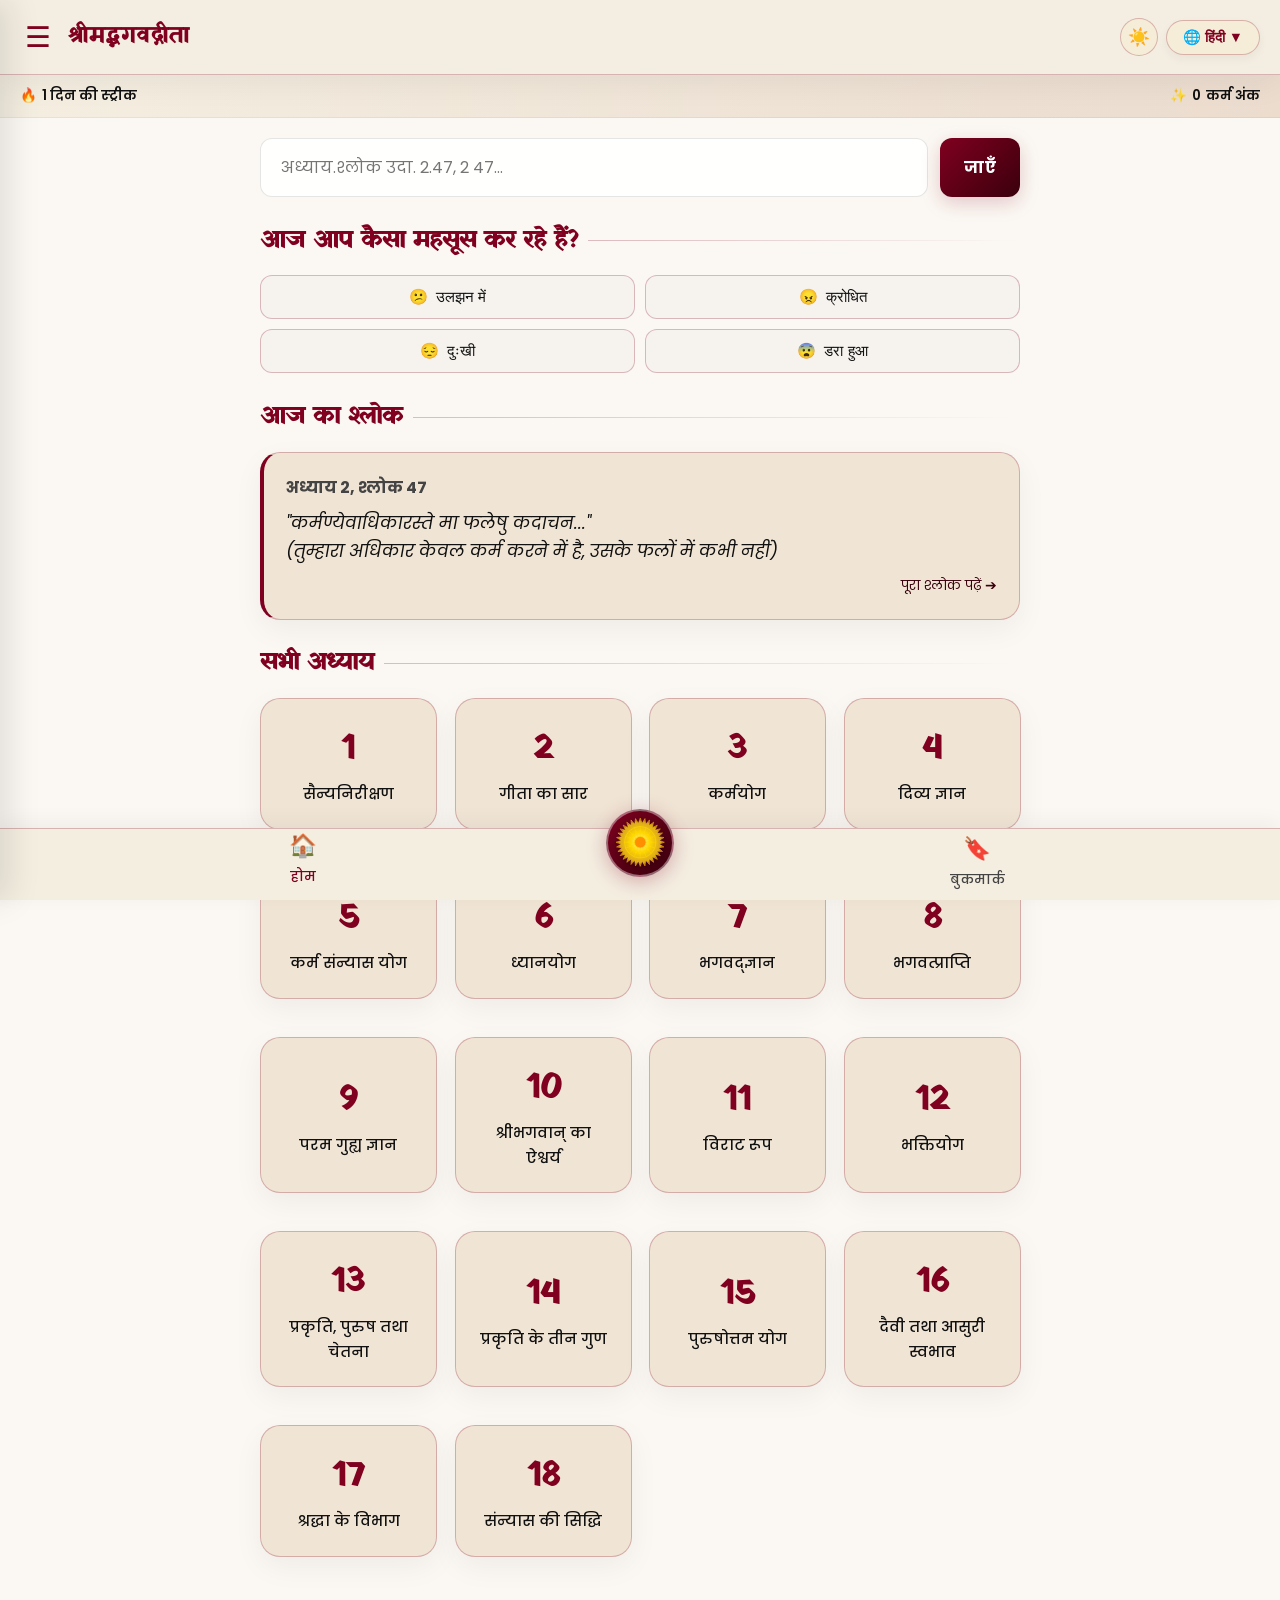
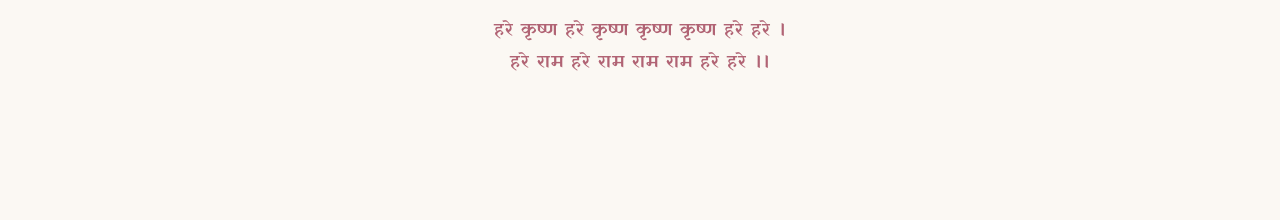
==== index.html @ 059e7b4e "Create index.html" ====
<!DOCTYPE html>
<html lang="en">
<head>
    <meta charset="UTF-8">
    <meta name="viewport" content="width=device-width, initial-scale=1.0, maximum-scale=1.0, user-scalable=no">
    <meta name="theme-color" content="#fbf8f3">
    <title>Bhagavad Gita - Premium Edition</title>
    <link class="manifest" href="manifest.json">
    
    <style>
        /* =========================================================
           ULTRA-PREMIUM SPIRITUAL THEME CSS (NEXT-GEN UI/UX)
           ========================================================= */
        @import url('https://fonts.googleapis.com/css2?family=Poppins:wght@300;400;600;700&family=Yatra+One&display=swap');

        :root {
            /* Color Palette (Day Theme - Default) */
            --bg-dark: #fbf8f3;
            --bg-panel: rgba(244, 238, 225, 0.95);
            --bg-card: rgba(235, 220, 200, 0.7);
            --gold-primary: #800020; 
            --gold-light: #590016;
            --gold-dark: #3a000c;
            --gold-glow: rgba(128, 0, 32, 0.15);
            --text-main: #111111;
            --text-muted: #444444;
            --glass-border: rgba(128, 0, 32, 0.25);
            --accent-crimson: #a01025;
            
            /* Typography */
            --font-sans: 'Poppins', -apple-system, sans-serif;
            --font-sanskrit: 'Yatra One', serif;

            /* Dynamic Font Sizes for Accessibility */
            --verse-sanskrit-sz: 1.7rem;
            --verse-transliteration-sz: 1.05rem;
            --verse-translation-sz: 1.15rem;
        }

        /* Night Mode Style */
        body.theme-night {
            --bg-dark: #07000d;
            --bg-panel: rgba(26, 7, 43, 0.7);
            --bg-card: rgba(43, 10, 69, 0.4);
            --gold-primary: #FFD700;
            --gold-light: #FFEA70;
            --gold-dark: #B8860B;
            --gold-glow: rgba(255, 215, 0, 0.4);
            --text-main: #fcf8ff;
            --text-muted: #c2b5d4;
            --glass-border: rgba(255, 215, 0, 0.2);
        }

        * { margin: 0; padding: 0; box-sizing: border-box; -webkit-tap-highlight-color: transparent; }

        body {
            font-family: var(--font-sans);
            background-color: var(--bg-dark); 
            color: var(--text-main); 
            line-height: 1.6;
            overflow-x: hidden; 
            background-attachment: fixed;
            transition: background 0.3s, color 0.3s;
        }

        body.theme-night {
            background-image: 
                radial-gradient(circle at 50% -10%, rgba(60, 15, 90, 0.8) 0%, transparent 60%),
                radial-gradient(circle at 50% 110%, rgba(184, 134, 11, 0.15) 0%, transparent 50%),
                url("data:image/svg+xml,%3Csvg width='60' height='60' viewBox='0 0 60 60' xmlns='http://www.w3.org/2000/svg'%3E%3Cpath d='M30 0l1.5 14.5L45 15l-11.5 8.5L35 38l-5-10-5 10 1.5-14.5L15 15l13.5-.5z' fill='%23FFD700' fill-opacity='0.03' fill-rule='evenodd'/%3E%3C/svg%3E");
        }

        ::-webkit-scrollbar { width: 6px; }
        ::-webkit-scrollbar-track { background: var(--bg-dark); }
        ::-webkit-scrollbar-thumb { background: var(--gold-dark); border-radius: 10px; }

        header {
            position: sticky; top: 0; 
            background: rgba(244, 238, 225, 0.95);
            backdrop-filter: blur(16px); -webkit-backdrop-filter: blur(16px);
            border-bottom: 1px solid var(--glass-border);
            padding: 15px 20px; 
            display: flex; justify-content: space-between; align-items: center;
            z-index: 200; 
            box-shadow: 0 10px 30px rgba(0,0,0,0.05);
        }
        body.theme-night header {
            background: rgba(7, 0, 13, 0.85);
            box-shadow: 0 10px 30px rgba(0,0,0,0.8);
        }
        
        .header-left { display: flex; align-items: center; gap: 12px; }
        
        .menu-btn {
            background: none;
            border: none;
            color: var(--gold-primary);
            font-size: 1.8rem;
            cursor: pointer;
            padding: 5px;
            display: flex;
            align-items: center;
            justify-content: center;
            transition: transform 0.2s;
        }
        .menu-btn:active { transform: scale(0.9); }

        .app-title { 
            color: var(--gold-primary); font-size: 1.4rem; font-weight: 700; 
            text-decoration: none; text-shadow: none;
            letter-spacing: 1px; font-family: var(--font-sanskrit);
        }
        body.theme-night .app-title {
            text-shadow: 0 0 10px var(--gold-glow);
        }

        .theme-btn {
            background: rgba(255, 215, 0, 0.05); border: 1px solid var(--glass-border);
            color: var(--gold-primary); width: 38px; height: 38px; border-radius: 50%;
            cursor: pointer; display: flex; align-items: center; justify-content: center;
            font-size: 1.1rem; transition: all 0.3s;
        }
        .theme-btn:hover { background: rgba(255, 215, 0, 0.15); }
        .theme-btn:active { transform: scale(0.9); }

        .lang-dropdown { position: relative; display: inline-block; }
        .lang-btn {
            background: rgba(255, 215, 0, 0.05); border: 1px solid var(--glass-border); 
            color: var(--gold-primary); padding: 8px 16px; border-radius: 25px; 
            font-size: 0.9rem; font-weight: 600; cursor: pointer; 
            display: flex; align-items: center; gap: 6px; transition: all 0.3s;
            box-shadow: 0 4px 10px rgba(0,0,0,0.05);
        }
        body.theme-night .lang-btn { box-shadow: 0 4px 10px rgba(0,0,0,0.3); }
        .lang-btn:hover { background: rgba(255, 215, 0, 0.15); border-color: var(--gold-primary); }
        .lang-btn:active { transform: scale(0.95); }
        .lang-menu {
            display: none; position: absolute; right: 0; top: 130%;
            background: #fbf8f3; backdrop-filter: blur(15px);
            border: 1px solid var(--glass-border); border-radius: 15px;
            box-shadow: 0 15px 40px rgba(0,0,0,0.15); overflow: hidden; z-index: 300; min-width: 140px;
            max-height: 300px; overflow-y: auto;
            animation: dropFade 0.4s cubic-bezier(0.175, 0.885, 0.32, 1.275);
        }
        body.theme-night .lang-menu {
            background: rgba(15, 2, 26, 0.98);
            box-shadow: 0 15px 40px rgba(0,0,0,0.9);
        }
        .lang-menu::-webkit-scrollbar { width: 4px; }
        .lang-menu::-webkit-scrollbar-thumb { background: var(--gold-dark); }
        
        @keyframes dropFade { 
            from { opacity: 0; transform: translateY(-15px) scale(0.95); } 
            to { opacity: 1; transform: translateY(0); } 
        }
        .lang-menu.show { display: block; }
        .lang-item {
            padding: 14px 20px; color: var(--text-main); font-size: 0.95rem; 
            font-weight: 500; cursor: pointer; border-bottom: 1px solid rgba(255,255,255,0.05);
            transition: all 0.2s; display: flex; align-items: center; justify-content: space-between;
        }
        .lang-item:last-child { border-bottom: none; }
        .lang-item:hover, .lang-item.active { background: linear-gradient(90deg, rgba(255,215,0,0.15) 0%, transparent 100%); color: var(--gold-primary); padding-left: 25px;}

        /* SIDEBAR DRAWER STYLING */
        .sidebar-overlay {
            position: fixed; top: 0; left: 0; width: 100%; height: 100%;
            background: rgba(0,0,0,0.6); z-index: 999; display: none;
            backdrop-filter: blur(5px); transition: opacity 0.3s ease;
        }
        .sidebar-overlay.active { display: flex; }
        
        .sidebar {
            position: fixed; top: 0; left: -280px; width: 280px; height: 100%;
            background: #fbf8f3; z-index: 1000; transition: left 0.3s ease;
            border-right: 1px solid var(--glass-border);
            box-shadow: 10px 0 30px rgba(0,0,0,0.1);
            display: flex; flex-direction: column;
        }
        body.theme-night .sidebar {
            background: #0f021a;
            box-shadow: 10px 0 30px rgba(0,0,0,0.8);
        }
        .sidebar.active { left: 0; }
        
        .sidebar-header {
            padding: 25px 20px;
            border-bottom: 1px solid var(--glass-border);
            display: flex;
            flex-direction: column;
            align-items: center;
            position: relative;
        }
        .close-sidebar-btn {
            position: absolute; top: 15px; right: 15px;
            background: none; border: none; color: var(--text-muted);
            font-size: 1.2rem; cursor: pointer;
        }
        .sidebar-logo {
            width: 70px; height: 70px; 
            border-radius: 50%; display: flex; justify-content: center; align-items: center;
            box-shadow: 0 0 20px var(--gold-glow);
            border: 2px solid var(--gold-primary);
            overflow: hidden;
            background: var(--bg-dark);
            margin-bottom: 10px;
        }
        .sidebar-logo img { width: 100%; height: 100%; object-fit: cover; }
        .sidebar-title {
            color: var(--gold-primary); font-size: 1.3rem; font-weight: 700;
            font-family: var(--font-sanskrit); text-shadow: none;
        }
        body.theme-night .sidebar-title {
            text-shadow: 0 0 10px var(--gold-glow);
        }

        .sidebar-menu {
            flex: 1; overflow-y: auto; padding: 15px 0;
        }
        .sidebar-item {
            display: flex; align-items: center; gap: 15px;
            padding: 14px 25px; color: var(--text-main); text-decoration: none;
            font-size: 0.95rem; font-weight: 500; transition: all 0.2s;
            border-left: 3px solid transparent;
        }
        .sidebar-item:hover {
            background: rgba(128,0,32,0.06);
            color: var(--gold-primary);
            border-left-color: var(--gold-primary);
            padding-left: 30px;
        }
        body.theme-night .sidebar-item:hover {
            background: rgba(255,215,0,0.08);
            color: var(--gold-primary);
            border-left-color: var(--gold-primary);
        }
        .sidebar-divider {
            border: none; height: 1px; background: var(--glass-border);
            margin: 15px 25px;
        }
        .sidebar-section-title {
            padding: 5px 25px; font-size: 0.8rem; text-transform: uppercase;
            color: var(--text-muted); font-weight: 700; letter-spacing: 1px;
        }

        /* USER STATS BAR */
        .stats-bar {
            background: linear-gradient(90deg, #f4eee1, #ebdcce);
            padding: 10px 20px; display: flex; justify-content: space-between; align-items: center;
            border-bottom: 1px solid rgba(0,0,0,0.05); font-size: 0.85rem; font-weight: 600;
        }
        body.theme-night .stats-bar {
            background: linear-gradient(90deg, rgba(10,0,20,0.9), rgba(43,10,69,0.9));
            border-bottom: 1px solid rgba(255,255,255,0.05);
        }
        .stat-item { display: flex; align-items: center; gap: 5px; color: var(--gold-primary); }
        body.theme-night .stat-item { color: var(--gold-light); }
        .stat-item span { color: var(--text-main); }

        /* Glassmorphism Cards */
        .glass-card {
            background: var(--bg-card); border: 1px solid var(--glass-border);
            border-radius: 20px; padding: 22px; margin-bottom: 20px;
            box-shadow: 0 10px 30px rgba(0, 0, 0, 0.05); 
            backdrop-filter: blur(10px); -webkit-backdrop-filter: blur(10px);
            transition: transform 0.3s, box-shadow 0.3s, border-color 0.3s;
            position: relative; overflow: hidden;
            will-change: transform, box-shadow; 
        }
        body.theme-night .glass-card {
            box-shadow: 0 10px 30px rgba(0, 0, 0, 0.4);
        }
        .glass-card::before {
            content: ''; position: absolute; top: 0; left: -100%; width: 50%; height: 100%;
            background: linear-gradient(90deg, transparent, rgba(255,255,255,0.03), transparent);
            transform: skewX(-20deg); transition: 0.5s;
        }
        .glass-card:hover::before { left: 150%; }
        .glass-card:hover { border-color: rgba(128, 0, 32, 0.4); box-shadow: 0 15px 40px rgba(0, 0, 0, 0.1); }
        body.theme-night .glass-card:hover { border-color: rgba(255, 215, 0, 0.4); box-shadow: 0 15px 40px rgba(0, 0, 0, 0.6); }

        /* App Container */
        #app-container { padding: 20px; padding-bottom: 120px; max-width: 800px; margin: 0 auto; }
        .view { display: none; animation: slideUpFade 0.5s cubic-bezier(0.16, 1, 0.3, 1); }
        .view.active { display: block; }
        @keyframes slideUpFade { 
            from { opacity: 0; transform: translateY(30px); } 
            to { opacity: 1; transform: translateY(0); } 
        }

        /* Search Box */
        .search-box { display: flex; gap: 12px; margin-bottom: 20px; position: relative; }
        .search-box input {
            flex: 1; padding: 16px 20px; border-radius: 12px; background: rgba(255,255,255,0.9);
            border: 1px solid rgba(0,0,0,0.1); color: var(--text-main); font-size: 1rem; 
            outline: none; transition: all 0.3s; font-family: var(--font-sans);
        }
        body.theme-night .search-box input {
            background: rgba(0,0,0,0.4);
            border: 1px solid rgba(255,255,255,0.1);
        }
        .search-box input:focus { border-color: var(--gold-primary); box-shadow: 0 0 15px rgba(128,0,32,0.15); background: #fff; }
        body.theme-night .search-box input:focus { border-color: var(--gold-primary); box-shadow: 0 0 15px rgba(255,215,0,0.2); background: rgba(0,0,0,0.6); }
        
        .btn {
            background: linear-gradient(135deg, var(--gold-primary), var(--gold-dark)); color: #fff; 
            border: none; padding: 14px 24px; border-radius: 12px; font-weight: 700; font-size: 1rem; 
            cursor: pointer; box-shadow: 0 6px 20px rgba(128, 0, 32, 0.2); transition: all 0.2s;
            font-family: var(--font-sans); letter-spacing: 0.5px;
            display: inline-flex; align-items: center; justify-content: center;
        }
        body.theme-night .btn { color: #111; box-shadow: 0 6px 20px rgba(255, 215, 0, 0.25); }
        .btn:hover { transform: translateY(-2px); box-shadow: 0 8px 25px rgba(128, 0, 32, 0.3); }
        body.theme-night .btn:hover { box-shadow: 0 8px 25px rgba(255, 215, 0, 0.4); }
        .btn:active { transform: translateY(1px) scale(0.97); }

        /* Section Headings */
        .section-heading {
            display: flex; align-items: center; gap: 10px; margin: 25px 0 15px 0;
            color: var(--gold-primary); font-family: var(--font-sanskrit); font-size: 1.5rem;
        }
        .section-heading::after {
            content: ''; flex: 1; height: 1px; background: linear-gradient(90deg, var(--glass-border), transparent);
        }

        /* Emotion Suggestion */
        .emotion-grid { display: grid; grid-template-columns: repeat(2, 1fr); gap: 10px; margin-bottom: 10px; }
        .emotion-btn {
            background: rgba(0,0,0,0.02); border: 1px solid var(--glass-border);
            padding: 12px; border-radius: 12px; color: var(--text-main); font-size: 0.95rem;
            cursor: pointer; transition: all 0.3s; display: flex; align-items: center; justify-content: center; gap: 8px;
        }
        body.theme-night .emotion-btn { background: rgba(255, 255, 255, 0.03); }
        .emotion-btn:hover { background: rgba(128,0,32,0.06); color: var(--gold-primary); border-color: var(--gold-primary); transform: scale(1.02); }
        body.theme-night .emotion-btn:hover { background: rgba(255,215,0,0.1); color: var(--gold-primary); border-color: var(--gold-primary); }

        /* Home Grid */
        .chapter-grid { display: grid; grid-template-columns: repeat(auto-fill, minmax(160px, 1fr)); gap: 18px; }
        .chapter-card { text-align: center; cursor: pointer; display: flex; flex-direction: column; align-items: center; justify-content: center; min-height: 120px;}
        .ch-num { 
            font-size: 2.2rem; color: var(--gold-primary); font-weight: bold; margin-bottom: 5px; 
            font-family: var(--font-sanskrit); text-shadow: none;
        }
        body.theme-night .ch-num { text-shadow: 0 2px 10px rgba(0,0,0,0.5); }

        /* Verse Styles */
        .zen-mode .bottom-nav, .zen-mode header, .zen-mode .stats-bar { display: none !important; }
        .zen-mode #app-container { padding-top: 50px; }
        
        .verse-toolbar { display: flex; justify-content: space-between; align-items: center; margin-bottom: 20px; border-bottom: 1px solid var(--glass-border); padding-bottom: 15px; }
        .toolbar-btn { background: rgba(0,0,0,0.02); border: 1px solid var(--glass-border); color: var(--text-main); padding: 6px 12px; border-radius: 8px; font-size: 0.85rem; cursor: pointer; display: flex; align-items: center; gap: 5px; transition: 0.2s;}
        body.theme-night .toolbar-btn { background: rgba(255, 255, 255, 0.05); }
        .toolbar-btn:hover { background: rgba(128,0,32,0.06); color: var(--gold-primary); }
        body.theme-night .toolbar-btn:hover { background: rgba(255,215,0,0.1); color: var(--gold-primary); }

        .verse-sanskrit { 
            font-size: var(--verse-sanskrit-sz); color: var(--gold-primary); text-align: center; 
            margin-bottom: 20px; font-weight: bold; font-family: var(--font-sanskrit);
            line-height: 1.5; text-shadow: none;
            transition: font-size 0.2s;
        }
        body.theme-night .verse-sanskrit { text-shadow: 0 2px 5px rgba(0,0,0,0.85); }
        .verse-transliteration { font-size: var(--verse-transliteration-sz); color: var(--text-muted); text-align: center; font-style: italic; margin-bottom: 25px; letter-spacing: 0.5px; transition: font-size 0.2s; }
        .verse-translation { font-size: var(--verse-translation-sz); line-height: 1.9; margin-bottom: 25px; color: var(--text-main); font-weight: 300; transition: font-size 0.2s; }
        
        details.tatparya { 
            background: rgba(0,0,0,0.02); border-radius: 12px; border: 1px solid var(--glass-border); 
            margin-top: 25px; overflow: hidden; transition: all 0.3s;
        }
        body.theme-night details.tatparya { background: rgba(0,0,0,0.5); border: 1px solid rgba(255,215,0,0.1); }
        details.tatparya summary { 
            padding: 18px; color: var(--gold-primary); font-weight: 600; cursor: pointer; 
            list-style: none; display: flex; justify-content: space-between; align-items: center; 
            background: rgba(255,255,255,0.02); font-size: 1.05rem;
        }
        body.theme-night details.tatparya summary { color: var(--gold-light); }
        details.tatparya summary::-webkit-details-marker { display: none; }
        details.tatparya summary::after { content: '▼'; font-size: 0.9rem; transition: 0.3s; }
        details[open].tatparya summary::after { transform: rotate(180deg); }
        details[open].tatparya { border-color: var(--gold-dark); box-shadow: 0 5px 20px rgba(0,0,0,0.05); }
        body.theme-night details[open].tatparya { box-shadow: 0 5px 20px rgba(0,0,0,0.5); }
        .tatparya-content { padding: 20px; border-top: 1px solid rgba(255,215,0,0.1); font-size: 1.05rem; line-height: 1.8; color: var(--text-muted); }

        /* ACTION BAR */
        .action-grid-enhanced {
            display: grid;
            grid-template-columns: repeat(5, 1fr);
            gap: 6px;
            margin-top: 15px;
            background: rgba(128,0,32,0.05);
            border-radius: 16px;
            padding: 8px;
            border: 1px solid var(--glass-border);
        }
        body.theme-night .action-grid-enhanced {
            background: rgba(0,0,0,0.5);
        }
        .action-btn-enhanced {
            background: none;
            border: none;
            color: var(--gold-primary);
            cursor: pointer;
            padding: 10px 2px;
            border-radius: 12px;
            transition: all 0.2s;
            display: flex;
            flex-direction: column;
            align-items: center;
            justify-content: center;
            gap: 5px;
        }
        .action-btn-enhanced:hover {
            background: rgba(128,0,32,0.08);
            transform: translateY(-2px);
        }
        body.theme-night .action-btn-enhanced:hover {
            background: rgba(255,215,0,0.1);
        }
        .action-icon {
            font-size: 1.35rem;
            display: block;
        }
        .action-text {
            font-size: 0.75rem;
            font-weight: 700;
            color: var(--text-muted);
            text-transform: capitalize;
        }

        /* Bottom Nav with Raised Centerpiece FAB */
        .bottom-nav {
            position: fixed; bottom: 0; width: 100%; background: rgba(244, 238, 225, 0.98);
            display: flex; justify-content: space-around; align-items: center; padding: 8px 0 16px 0; 
            border-top: 1px solid var(--glass-border); z-index: 100;
            backdrop-filter: blur(15px); -webkit-backdrop-filter: blur(15px);
            box-shadow: 0 -5px 20px rgba(0,0,0,0.05);
            height: 72px;
        }
        body.theme-night .bottom-nav {
            background: rgba(7, 0, 13, 0.95);
            box-shadow: 0 -5px 20px rgba(0,0,0,0.5);
        }
        .nav-item { 
            color: var(--text-muted); text-decoration: none; font-size: 0.85rem; 
            text-align: center; cursor:pointer; flex: 1; transition: all 0.3s;
            display: flex; flex-direction: column; align-items: center; justify-content: center; gap: 2px;
            font-weight: 500;
            height: 100%;
        }
        .nav-item:hover { color: var(--text-main); }
        .nav-item.active { color: var(--gold-primary); transform: translateY(-3px); }
        .nav-item.active i { text-shadow: none; }
        body.theme-night .nav-item.active i { text-shadow: 0 0 15px var(--gold-glow); }
        .nav-item i { font-size: 1.4rem; font-style: normal; transition: 0.3s;}

        .center-fab-nav {
            width: 68px;
            height: 68px;
            border-radius: 50%;
            background: linear-gradient(135deg, var(--gold-primary), var(--gold-dark));
            color: #fff !important;
            display: flex;
            align-items: center;
            justify-content: center;
            cursor: pointer;
            box-shadow: 0 4px 20px rgba(128, 0, 32, 0.3);
            border: 2px solid rgba(255, 255, 255, 0.4);
            transform: translateY(-18px);
            transition: all 0.3s cubic-bezier(0.175, 0.885, 0.32, 1.275);
            z-index: 105;
            overflow: hidden;
        }
        body.theme-night .center-fab-nav {
            color: #111 !important;
            box-shadow: 0 4px 15px var(--gold-glow);
            border: 2px solid rgba(255, 255, 255, 0.15);
        }
        .center-fab-nav:hover {
            transform: translateY(-22px) scale(1.1);
            box-shadow: 0 8px 25px rgba(128, 0, 32, 0.4);
        }
        body.theme-night .center-fab-nav:hover {
            box-shadow: 0 6px 20px var(--gold-glow);
        }
        .center-fab-nav:active {
            transform: translateY(-14px) scale(0.95);
        }

        .sacred-wheel {
            width: 82%;
            height: 82%;
            animation: spinMeditative 12s linear infinite;
            filter: drop-shadow(0 2px 4px rgba(0,0,0,0.35));
            object-fit: contain;
        }
        @keyframes spinMeditative {
            0% { transform: rotate(0deg); }
            100% { transform: rotate(360deg); }
        }

        /* QUICK NAV COMPACT OVERLAY WINDOW */
        #quick-nav-modal {
            display: none;
            align-items: center;
            justify-content: center;
        }
        #quick-nav-modal.active {
            display: flex !important;
        }

        /* CHAPTER LOADING SKELETON STYLES */
        .loading-spinner {
            display: none;
            margin: 20px 0;
        }
        .skeleton {
            background: linear-gradient(90deg, rgba(0, 0, 0, 0.05) 25%, rgba(0, 0, 0, 0.1) 37%, rgba(0, 0, 0, 0.05) 63%);
            background-size: 400% 100%;
            animation: skeleton-loading 1.4s ease infinite;
            border-radius: 12px;
        }
        body.theme-night .skeleton {
            background: linear-gradient(90deg, rgba(255, 255, 255, 0.05) 25%, rgba(255, 255, 255, 0.1) 37%, rgba(255, 255, 255, 0.05) 63%);
            background-size: 400% 100%;
        }
        .skel-item {
            height: 80px;
            margin-bottom: 15px;
        }
        @keyframes skeleton-loading {
            0% { background-position: 100% 50%; }
            100% { background-position: 0% 50%; }
        }

        /* Toast Message */
        .toast {
            position: fixed;
            bottom: 90px;
            left: 50%;
            transform: translateX(-50%) translateY(100px);
            background: rgba(15, 2, 26, 0.95);
            color: #FFD700;
            padding: 12px 24px;
            border-radius: 25px;
            font-size: 0.9rem;
            font-weight: 600;
            border: 1px solid var(--glass-border);
            box-shadow: 0 10px 30px rgba(0,0,0,0.5);
            z-index: 2500;
            opacity: 0;
            transition: all 0.3s cubic-bezier(0.175, 0.885, 0.32, 1.275);
            pointer-events: none;
        }
        .toast.show {
            opacity: 1;
            transform: translateX(-50%) translateY(0);
        }

        /* Responsive Mobile Styles */
        @media (max-height: 740px) {
            #story-modal .glass-card {
                padding: 12px !important;
                gap: 8px !important;
            }
            #story-preview-container {
                border-width: 1px !important;
                background-color: #000 !important;
            }
            #story-preview-img {
                max-height: 35vh !important;
            }
            #story-theme-select {
                padding: 3px 6px !important;
                font-size: 0.8rem !important;
                background-color: var(--bg-dark);
            }
            #story-trans-checkbox {
                width: 15px !important;
                height: 15px !important;
            }
            #story-modal .btn {
                padding: 8px 12px !important;
                font-size: 0.85rem !important;
            }
        }
    </style>
</head>
<body class="theme-day">

    <!-- Sidebar navigation drawer -->
    <div class="sidebar-overlay" id="sidebar-overlay" onclick="app.toggleSidebar()"></div>
    <div class="sidebar" id="sidebar">
        <div class="sidebar-header">
            <button class="close-sidebar-btn" onclick="app.toggleSidebar()">✕</button>
            <div class="sidebar-logo">
                <img src="logo.png" 
                     onerror="this.src='data:image/svg+xml;utf8,<svg viewBox=\'0 0 100 100\' xmlns=\'http://www.w3.org/2000/svg\'><circle cx=\'50\' cy=\'50\' r=\'50\' fill=\'%23FFD700\'/><text x=\'50\' y=\'50\' font-size=\'40\' text-anchor=\'middle\' dy=\'.3em\' fill=\'%23000\'>ॐ</text></svg>'" 
                     alt="Bhagavad Gita App Logo">
            </div>
            <div class="sidebar-title" data-i18n="app_title">Bhagavad Gita</div>
        </div>
        <div class="sidebar-menu">
            <a href="aboutus.html" class="sidebar-item">
                <span>ℹ️</span> <span data-i18n="menu_about">About Us</span>
            </a>
            <a href="contactus.html" class="sidebar-item">
                <span>📞</span> <span data-i18n="menu_contact">Contact Us</span>
            </a>
            <a href="privacy.html" class="sidebar-item">
                <span>🔒</span> <span data-i18n="menu_privacy">Privacy Policy</span>
            </a>
            <a href="terms.html" class="sidebar-item">
                <span>📜</span> <span data-i18n="menu_terms">Terms & Conditions</span>
            </a>
            <a href="developer.html" class="sidebar-item">
                <span>🧑‍💻</span> <span data-i18n="menu_developer">Developer Contact</span>
            </a>
            <a href="play_store.html" class="sidebar-item">
                <span>📱</span> <span data-i18n="menu_other_apps">Our Other Apps</span>
            </a>
            <a href="javascript:void(0)" class="sidebar-item" onclick="app.shareAppSmart()">
                <span>📤</span> <span data-i18n="menu_share">Share App</span>
            </a>
            
            <hr class="sidebar-divider">
            <div class="sidebar-section-title" data-i18n="menu_social_title">Our Platforms</div>
            
            <a href="https://www.instagram.com/" class="sidebar-item" target="_blank" rel="noopener noreferrer">
                <span>📸</span> <span>Instagram</span>
            </a>
            <a href="https://www.youtube.com/" class="sidebar-item" target="_blank" rel="noopener noreferrer">
                <span>🎥</span> <span>YouTube</span>
            </a>
        </div>
    </div>

    <!-- Header -->
    <header>
        <div class="header-left">
            <button class="menu-btn" onclick="app.toggleSidebar()">☰</button>
            <a href="javascript:void(0)" class="app-title" onclick="app.goHome()" data-i18n="app_title">Bhagavad Gita</a>
        </div>
        
        <div style="display: flex; gap: 8px; align-items: center;">
            <button class="theme-btn" onclick="app.cycleTheme()" id="theme-btn" title="Toggle Mode">☀️</button>
            
            <div class="lang-dropdown">
                <button class="lang-btn" onclick="app.toggleLangMenu()" id="current-lang-btn">🌐 Eng ▼</button>
                <div class="lang-menu" id="lang-menu"></div>
            </div>
        </div>
    </header>

    <!-- Gamification status -->
    <div class="stats-bar">
        <div class="stat-item">🔥 <span id="streak-counter" data-i18n="streak_text">Day 1 Streak</span></div>
        <div class="stat-item">✨ <span id="karma-points">0</span> <span data-i18n="karma_pts">Karma Pts</span></div>
    </div>

    <!-- Container -->
    <div id="app-container">

        <!-- HOME VIEW -->
        <div id="view-home" class="view active">
            
            <!-- SEARCH BOX -->
            <div class="search-box">
                <input type="text" id="quick-search" placeholder="Search BG: e.g. 2.47, 2 47..." data-i18n-placeholder="search_placeholder" onkeyup="if(event.key==='Enter') app.quickJump(true)" oninput="app.autoQuickJump(this.value)">
                <button class="btn" onclick="app.quickJump(true)" data-i18n="btn_go">Go</button>
            </div>

            <!-- CONTINUE READING -->
            <div id="continue-reading-section" style="display: none;">
                <h3 class="section-heading" data-i18n="continue_reading">Continue Reading</h3>
                <div class="glass-card" style="cursor:pointer; border-left: 4px solid #28a745; background: rgba(40,167,69,0.05);" onclick="app.resumeReading()">
                    <h4 style="color:var(--text-main); margin-bottom: 5px;" id="resume-verse-title">Chapter X, Verse Y</h4>
                    <div style="text-align: right; margin-top: 5px; font-size: 0.85rem; color: #28a745;" data-i18n="jump_back">Jump Back In ➔</div>
                </div>
            </div>

            <!-- Life Coach Feature -->
            <h3 class="section-heading" data-i18n="how_are_you">How are you feeling today?</h3>
            <div class="emotion-grid">
                <button class="emotion-btn" onclick="app.suggestVerse('confusion')">😕 <span data-i18n="emo_confused">Confused</span></button>
                <button class="emotion-btn" onclick="app.suggestVerse('anger')">😠 <span data-i18n="emo_angry">Angry</span></button>
                <button class="emotion-btn" onclick="app.suggestVerse('sadness')">😔 <span data-i18n="emo_sad">Sad</span></button>
                <button class="emotion-btn" onclick="app.suggestVerse('fear')">😨 <span data-i18n="emo_fear">Fearful</span></button>
            </div>

            <!-- Daily Verse -->
            <h3 class="section-heading" data-i18n="daily_verse_heading">Verse of the Day</h3>
            <div class="glass-card" style="cursor:pointer; border-left: 4px solid var(--gold-primary);" onclick="app.openVerse(2, 47)">
                <h4 style="color:var(--text-muted); margin-bottom: 8px;" id="daily-verse-title" data-i18n="daily_verse_title">Chapter 2, Verse 47</h4>
                <p style="font-size: 1.1rem; font-style:italic; line-height: 1.6;" id="daily-verse-text">"You have a right to perform your prescribed duty..."</p>
                <div style="text-align: right; margin-top: 10px; font-size: 0.85rem; color: var(--gold-dark);" data-i18n="read_full">Read Full Verse ➔</div>
            </div>

            <!-- Chapter list -->
            <h3 class="section-heading" data-i18n="chapters">All Chapters</h3>
            <div class="chapter-grid" id="chapter-list"></div>

            <div style="text-align:center; margin-top: 40px; margin-bottom: 20px; opacity: 0.6; font-family: var(--font-sanskrit); color: var(--gold-primary); font-size: 1.1rem; letter-spacing: 1px; line-height: 1.8;">
                हरे कृष्ण हरे कृष्ण कृष्ण कृष्ण हरे हरे ।<br>
                हरे राम हरे राम राम राम हरे हरे ।।
            </div>
        </div>

        <!-- CHAPTER VIEW -->
        <div id="view-chapter" class="view">
            <button class="btn" style="padding: 10px 18px; margin-bottom: 20px; background: rgba(255,255,255,0.05); color: #fff; box-shadow: none;" onclick="app.goBack()">
                ← <span data-i18n="btn_back">Back</span>
            </button>
            
            <div class="glass-card">
                <h2 id="chapter-title" style="color:var(--gold-primary); font-family: var(--font-sanskrit); text-align: center; margin-bottom: 20px; font-size: 2rem;">Chapter 1</h2>
                
                <div class="loading-spinner" id="chapter-loading">
                    <div class="skeleton skel-item"></div>
                    <div class="skeleton skel-item"></div>
                    <div class="skeleton skel-item"></div>
                    <div class="skeleton skel-item"></div>
                </div>
                
                <div id="verse-list" style="display:flex; flex-direction:column; gap:12px;"></div>
            </div>
        </div>

        <!-- VERSE VIEW -->
        <div id="view-verse" class="view">
            <div class="verse-toolbar">
                <button class="toolbar-btn" onclick="app.goBack()">← <span data-i18n="btn_back">Back</span></button>
                <div style="display: flex; gap: 10px;">
                    <button class="toolbar-btn" onclick="app.toggleZenMode()" title="Focus Mode">🧘 <span data-i18n="btn_zen">Zen</span></button>
                    <button class="toolbar-btn" onclick="app.playAudio()" title="Play Chanting">🔊 <span data-i18n="btn_audio">Play</span></button>
                </div>
            </div>

            <!-- Accessibility Font Adjuster -->
            <div style="display: flex; align-items: center; justify-content: space-between; margin-bottom: 12px; background: rgba(255,215,0,0.05); padding: 10px 15px; border-radius: 12px; border: 1px solid var(--glass-border);">
                <span style="font-size: 0.9rem; color: var(--gold-light); font-weight: 600;" data-i18n="text_size_label">Text Size</span>
                <div style="display: flex; gap: 8px; align-items: center;">
                    <button class="toolbar-btn" onclick="app.adjustFontSize(-2)" style="padding: 4px 10px; font-weight: bold;" data-i18n="btn_font_size_down">A-</button>
                    <span id="font-size-indicator" style="font-size: 0.9rem; font-weight: bold; min-width: 40px; text-align: center;">100%</span>
                    <button class="toolbar-btn" onclick="app.adjustFontSize(2)" style="padding: 4px 10px; font-weight: bold;" data-i18n="btn_font_size_up">A+</button>
                </div>
            </div>

            <!-- THE MAIN VERSE CARD -->
            <div class="glass-card" id="verse-card">
                <h3 id="verse-heading" style="color:var(--gold-primary); text-align:center; margin-bottom: 25px; font-family: var(--font-sans); font-size: 1.3rem; letter-spacing: 2px;">BG 1.1</h3>
                
                <div id="verse-sanskrit" class="verse-sanskrit"></div>
                <div id="verse-transliteration" class="verse-transliteration"></div>

                <!-- Word meanings -->
                <details class="tatparya" id="word-meaning-container" style="margin-bottom: 20px; border-color: rgba(255, 255, 255, 0.1);">
                    <summary data-i18n="show_word_meaning" style="color: #fff;">Word-by-Word Meaning</summary>
                    <div class="tatparya-content" id="verse-word-meaning" style="color: #e0d4f5; font-size: 1.05rem; line-height: 1.7;"></div>
                </details>
                
                <div style="border-top: 1px solid rgba(255,215,0,0.1); padding-top: 20px;">
                    <strong style="color:var(--gold-light); display: block; margin-bottom: 10px; font-size: 1.1rem; font-family: var(--font-sanskrit);" data-i18n="translation">Translation</strong>
                    <div id="verse-translation" class="verse-translation"></div>
                </div>

                <details class="tatparya" id="tatparya-container">
                    <summary data-i18n="show_tatparya">Show Tatparya (Purport)</summary>
                    <div class="tatparya-content" id="verse-tatparya"></div>
                </details>
            </div>

            <!-- SYSTEM CONTROLS -->
            <button id="btn-mark-read" class="btn" style="width: 100%; margin-top: 10px; margin-bottom: 20px; background: rgba(40,167,69,0.1); border: 1px solid #28a745; color: #28a745; box-shadow: none;" onclick="app.markVerseRead()">
                ✓ <span data-i18n="btn_mark_read">Mark as Read (+10 Karma)</span>
            </button>

            <!-- ACTION GRID -->
            <div class="action-grid-enhanced" style="margin-top: 10px; margin-bottom: 30px;">
                <button type="button" class="action-btn-enhanced" onclick="app.prevVerse()">
                    <span class="action-icon">◀</span>
                    <span class="action-text" data-i18n="btn_prev">Prev</span>
                </button>
                <button type="button" class="action-btn-enhanced" id="btn-bookmark-enhanced" onclick="app.toggleBookmark()">
                    <span class="action-icon" id="bk-icon-enhanced">📑</span>
                    <span class="action-text" id="bk-text-enhanced" data-i18n="btn_bookmark">Save</span>
                </button>
                <button type="button" class="action-btn-enhanced" onclick="app.copyVerse()">
                    <span class="action-icon">📋</span>
                    <span class="action-text" data-i18n="btn_copy">Copy</span>
                </button>
                <button type="button" class="action-btn-enhanced" onclick="app.openShareModal()">
                    <span class="action-icon">📤</span>
                    <span class="action-text" data-i18n="btn_share_action">Share</span>
                </button>
                <button type="button" class="action-btn-enhanced" onclick="app.nextVerse()">
                    <span class="action-icon">▶</span>
                    <span class="action-text" data-i18n="btn_next">Next</span>
                </button>
            </div>
        </div>

        <!-- BOOKMARKS VIEW -->
        <div id="view-bookmarks" class="view">
            <div class="glass-card">
                <h2 style="color:var(--gold-primary); margin-bottom:25px; font-family: var(--font-sanskrit); text-align: center;" data-i18n="bookmarks_title">Saved Bookmarks</h2>
                <div id="bookmark-list" style="display:flex; flex-direction:column; gap:12px;"></div>
            </div>
        </div>

        <!-- CUSTOM VIEW -->
        <div id="view-custom-page" class="view">
            <button class="btn" style="padding: 10px 18px; margin-bottom: 20px; background: rgba(255,255,255,0.05); color: #fff; box-shadow: none;" onclick="app.goBack()">
                ← <span data-i18n="btn_back">Back</span>
            </button>
            <div class="glass-card">
                <h2 id="custom-page-title" style="color:var(--gold-primary); font-family: var(--font-sanskrit); text-align: center; margin-bottom: 25px; font-size: 1.8rem;">Custom Title</h2>
                <div id="custom-page-content" style="font-size: 1.05rem; line-height: 1.8; color: var(--text-muted);"></div>
            </div>
        </div>

    </div>

    <!-- SHARE DIALOG -->
    <div id="share-options-modal" class="sidebar-overlay" style="align-items:center; justify-content:center; padding:20px;" onclick="app.closeShareModal()">
        <div class="glass-card" style="max-width:350px; width:100%; display:flex; flex-direction:column; gap:15px; border-color:var(--gold-primary); margin-bottom:0;" onclick="event.stopPropagation()">
            <div style="display:flex; justify-content:space-between; align-items:center; border-bottom:1px solid var(--glass-border); padding-bottom:10px;">
                <h3 style="color:var(--gold-primary); font-family:var(--font-sanskrit);" data-i18n="share_options_title">Share Options</h3>
                <button class="close-sidebar-btn" style="position:static;" onclick="app.closeShareModal()">✕</button>
            </div>
            <button class="btn" style="width:100%; justify-content:start; gap:12px; background:rgba(255,215,0,0.05); border:1px solid var(--glass-border); color:var(--text-main); box-shadow:none; padding:12px;" onclick="app.shareVerseSmart()">
                <span>📤</span> <span data-i18n="share_option_text">Share Text Message</span>
            </button>
            <button class="btn" style="width:100%; justify-content:start; gap:12px; background:rgba(255,215,0,0.05); border:1px solid var(--glass-border); color:var(--text-main); box-shadow:none; padding:12px;" onclick="app.openStoryCreator()">
                <span>📸</span> <span data-i18n="share_option_story">Create Story Image</span>
            </button>
            <button class="btn" style="width:100%; justify-content:start; gap:12px; background:rgba(255,215,0,0.05); border:1px solid var(--glass-border); color:var(--text-main); box-shadow:none; padding:12px;" onclick="app.copyVerseDirect()">
                <span>📋</span> <span data-i18n="btn_copy">Copy Shlok Text</span>
            </button>
        </div>
    </div>

    <!-- STORY PREVIEW MODAL -->
    <div id="story-modal" class="sidebar-overlay" style="align-items:center; justify-content:center; padding:20px; overflow-y:auto;" onclick="app.closeStoryModal()">
        <div class="glass-card" style="max-width: 410px; width: 100%; max-height:95vh; display:flex; flex-direction:column; gap:15px; overflow-y:auto; border-color: var(--gold-primary); margin-bottom:0;" onclick="event.stopPropagation()">
            <div style="display:flex; justify-content:space-between; align-items:center; border-bottom:1px solid var(--glass-border); padding-bottom:10px;">
                <h3 style="color:var(--gold-primary); font-family: var(--font-sanskrit);" data-i18n="story_title">Create Story Card</h3>
                <button class="close-sidebar-btn" style="position: static;" onclick="app.closeStoryModal()">✕</button>
            </div>
            
            <div id="story-preview-container" style="text-align:center; border-radius:10px; overflow:hidden; border: 1px solid var(--glass-border); background:#000; display:flex; justify-content:center; align-items:center; min-height: 200px;">
                <img id="story-preview-img" style="max-width:100%; max-height:45vh; object-fit:contain; display:block;" alt="Story Preview">
            </div>

            <div style="background: rgba(255,255,255,0.03); border: 1px solid var(--glass-border); border-radius: 12px; padding: 12px; display: flex; flex-direction: column; gap: 10px;">
                <div style="display:flex; justify-content:space-between; align-items:center; gap:10px;">
                    <span style="font-size:0.85rem; color:var(--gold-light); font-weight:600;" data-i18n="story_bg_theme">Card Theme:</span>
                    <select id="story-theme-select" onchange="app.updateStorySetting('theme', this.value)" style="background:var(--bg-dark); color:var(--text-main); border:1px solid var(--glass-border); padding:5px 10px; border-radius:8px; font-family:var(--font-sans); font-size:0.85rem; outline:none;">
                        <option value="saffron_glow" data-i18n="bg_saffron">Saffron Mandala</option>
                        <option value="cosmic_blue" data-i18n="bg_blue">Cosmic Vaikuntha</option>
                        <option value="royal_crimson" data-i18n="bg_crimson">Royal Temple Arch</option>
                        <option value="midnight_gold" data-i18n="bg_dark">Midnight Gold / Yantra</option>
                        <option value="temple_art" data-i18n="bg_temple_art">Divine Temple Arch</option>
                        <option value="peacock_feather" data-i18n="bg_peacock">Peacock Feather Outline</option>
                        <option value="spiritual_clouds" data-i18n="bg_clouds">Sunset / Ganges Dusk</option>
                        <option value="sacred_lotus" data-i18n="bg_lotus">Sacred Lotus Pond</option>
                        <option value="banyan_canopy" data-i18n="bg_banyan">Divine Banyan Canopy</option>
                        <option value="eternal_void" data-i18n="bg_void">The Eternal Void</option>
                    </select>
                </div>
                <div style="display:flex; justify-content:space-between; align-items:center;">
                    <span style="font-size:0.85rem; color:var(--gold-light); font-weight:600;" data-i18n="story_include_trans">Include Transliteration:</span>
                    <input type="checkbox" id="story-trans-checkbox" onchange="app.updateStorySetting('trans', this.checked)" style="width: 18px; height: 18px; accent-color: var(--gold-primary);">
                </div>
            </div>
            
            <div style="font-size:0.82rem; color:var(--gold-light); text-align:center; font-weight:700; line-height:1.4;" id="story_instructions_box" data-i18n="story_instructions">
                ✨ Download the story card or share it on WhatsApp Status!
            </div>
            
            <div style="display:flex; gap:10px; width:100%;">
                <button class="btn" onclick="app.downloadStoryImage()" data-i18n="btn_download_image" style="flex:1;">💾 Download</button>
                <button class="btn" onclick="app.shareToWhatsAppStatus()" style="flex:1; background: linear-gradient(135deg, #25D366, #128C7E); color:white; box-shadow: 0 6px 20px rgba(37, 211, 102, 0.25); border: none;" data-i18n="btn_whatsapp_status">🟢 WhatsApp Status</button>
            </div>
        </div>
    </div>

    <!-- QUICK NAV COMPACT SELECTOR OVERLAY WINDOW -->
    <div id="quick-nav-modal" class="sidebar-overlay" style="align-items:center; justify-content:center; padding:20px; z-index: 2100;" onclick="app.closeQuickNav()">
        <div class="glass-card" style="max-width: 480px; width: 100%; max-height: 85vh; display: flex; flex-direction: column; gap: 15px; overflow: hidden; border-color: var(--gold-primary); margin-bottom: 0;" onclick="event.stopPropagation()">
            <div style="display: flex; justify-content: space-between; align-items: center; border-bottom: 1px solid var(--glass-border); padding-bottom: 10px;">
                <h3 style="color: var(--gold-primary); font-family: var(--font-sanskrit);" data-i18n="quick_nav_title">Quick Verse Selector</h3>
                <button class="close-sidebar-btn" style="position: static;" onclick="app.closeQuickNav()">✕</button>
            </div>
            
            <div style="display: flex; gap: 15px; height: 100%; overflow: hidden; min-height: 350px;">
                <div style="flex: 1; display: flex; flex-direction: column; gap: 8px;">
                    <span style="font-size: 0.85rem; font-weight: bold; color: var(--gold-light); text-align: center;" data-i18n="nav_col_chap">Chapter</span>
                    <div id="quick-nav-ch-list" style="flex: 1; overflow-y: auto; display: grid; grid-template-columns: repeat(2, 1fr); gap: 6px; padding-right: 4px;"></div>
                </div>
                
                <div style="width: 1px; background: var(--glass-border);"></div>
                
                <div style="flex: 1; display: flex; flex-direction: column; gap: 8px;">
                    <span style="font-size: 0.85rem; font-weight: bold; color: var(--gold-light); text-align: center;" data-i18n="nav_col_verse">Verse</span>
                    <div id="quick-nav-ve-list" style="flex: 1; overflow-y: auto; display: grid; grid-template-columns: repeat(3, 1fr); gap: 6px; padding-right: 4px;"></div>
                </div>
            </div>
        </div>
    </div>

    <!-- UPDATE MODAL OVERLAY -->
    <div id="update-modal" class="sidebar-overlay" style="align-items:center; justify-content:center; padding:20px; z-index: 2200;" onclick="app.closeUpdateModal()">
        <div class="glass-card" style="max-width: 380px; width: 100%; display: flex; flex-direction: column; gap: 15px; border-color: var(--gold-primary); margin-bottom: 0;" onclick="event.stopPropagation()">
            <div style="display:flex; justify-content:space-between; align-items:center; border-bottom:1px solid var(--glass-border); padding-bottom:10px;">
                <h3 style="color:var(--gold-primary); font-family: var(--font-sanskrit);" id="update-title" data-i18n="update_title">New Update Available!</h3>
                <button class="close-sidebar-btn" style="position: static;" onclick="app.closeUpdateModal()">✕</button>
            </div>
            <div style="text-align:center; padding: 15px 0;">
                <div style="font-size: 3.5rem; margin-bottom: 10px; animation: float 3s ease-in-out infinite;">✨</div>
                <p style="font-size: 1rem; line-height: 1.6; color: var(--text-main); font-weight: 500;" id="update-desc" data-i18n="update_desc">
                    A new premium version of Srimad Bhagavad Gita is available. Please update now to unlock new features! 🙏
                </p>
            </div>
            <button class="btn" onclick="app.redirectToPlayStore()" id="update-btn" style="width: 100%; background: linear-gradient(135deg, #FF7A00, #E65100); color:white; border: none; font-weight: bold;">
                <span data-i18n="btn_update_now">Update Now ➔</span>
            </button>
        </div>
    </div>

    <!-- Bottom Nav with Raised Centerpiece FAB -->
    <div class="bottom-nav">
        <a href="javascript:void(0)" class="nav-item active" id="nav-btn-home" onclick="app.showView('home')">
            <i>🏠</i> <span data-i18n="nav_home">Home</span>
        </a>
        
        <div class="center-fab-nav" onclick="app.openQuickNav()"></div>
        
        <a href="javascript:void(0)" class="nav-item" id="nav-btn-bookmarks" onclick="app.showView('bookmarks')">
            <i>🔖</i> <span data-i18n="nav_bookmarks">Bookmarks</span>
        </a>
    </div>

    <div class="toast" id="toast">Message</div>

    <!-- APPLICATION LOGIC -->
    <script>
        // Polyfill Canvas roundRect for legacy Android WebViews
        if (typeof CanvasRenderingContext2D !== 'undefined' && !CanvasRenderingContext2D.prototype.roundRect) {
            CanvasRenderingContext2D.prototype.roundRect = function (x, y, w, h, r) {
                if (typeof r === 'number') r = [r, r, r, r];
                let [tl, tr, br, bl] = r;
                this.beginPath();
                this.moveTo(x + tl, y);
                this.lineTo(x + w - tr, y);
                this.quadraticCurveTo(x + w, y, x + w, y + tr);
                this.lineTo(x + w, y + h - br);
                this.quadraticCurveTo(x + w, y + h, x + w - br, y + h);
                this.lineTo(x + bl, y + h);
                this.quadraticCurveTo(x, y + h, x, y + h - bl);
                this.lineTo(x, y + tl);
                this.quadraticCurveTo(x, y, x + tl, y);
                this.closePath();
                return this;
            };
        }

        const APP_CONFIG = {
            languages: {
                hindi: { enabled: true, code: 'hindi', label: "🌐 हिंदी ▼", nativeName: "हिंदी" },
                english: { enabled: true, code: 'english', label: "🌐 Eng ▼", nativeName: "English" }, 
                marathi: { enabled: true, code: 'marathi', label: "🌐 मराठी ▼", nativeName: "मराठी" }
            },
            defaultLang: 'hindi',
            emotions: {
                confusion: { ch: 2, ve: 7 }, anger: { ch: 2, ve: 63 },
                sadness: { ch: 2, ve: 14 }, fear: { ch: 4, ve: 10 }
            },
            audioSourceMode: 'synthesized'
        };

        const STORY_BACKGROUNDS = {
            saffron_glow: { type: 'gradient', colors: ['#ffa421', '#4a0800', '#1c0100'], bgImage: 'images/bg_saffron.jpg' },
            cosmic_blue: { type: 'gradient', colors: ['#00bfff', '#05023a', '#010014'], bgImage: 'images/bg_blue.jpg' },
            royal_crimson: { type: 'gradient', colors: ['#ff4747', '#3a010c', '#120002'], bgImage: 'images/bg_crimson.jpg' },
            midnight_gold: { type: 'gradient', colors: ['#ffd700', '#2e1c01', '#0f0800'], bgImage: 'images/bg_gold.jpg' },
            temple_art: { type: 'gradient', colors: ['#ffbc42', '#3a010c', '#140003'], bgImage: 'images/bg_temple.jpg' },
            peacock_feather: { type: 'gradient', colors: ['#00a896', '#028090', '#02111a'], bgImage: 'images/bg_peacock.jpg' },
            spiritual_clouds: { type: 'gradient', colors: ['#f45b69', '#3a015c', '#11001c'], bgImage: 'images/bg_clouds.jpg' },
            sacred_lotus: { type: 'gradient', colors: ['#48cae4', '#0077b6', '#03045e'], bgImage: 'images/bg_lotus.jpg' },
            banyan_canopy: { type: 'gradient', colors: ['#70e000', '#38b000', '#004b23'], bgImage: 'images/bg_banyan.jpg' },
            eternal_void: { type: 'gradient', colors: ['#2b2d42', '#1a1d29', '#080a10'], bgImage: 'images/bg_void.jpg' }
        };

        const CHAPTER_VERSE_COUNTS = [0, 47, 72, 43, 42, 29, 47, 30, 28, 34, 42, 55, 20, 35, 27, 20, 24, 28, 78];

        const i18n = {
            english: {
                app_title: "Bhagavad Gita", 
                quick_jump: "Quick Verse Jump", 
                search_placeholder: "Search BG: e.g. 2.47, 2 47...", 
                btn_go: "Go",
                search_hint: "Just type chapter and verse to auto-jump!", 
                continue_reading: "Continue Reading", 
                jump_back: "Jump Back In ➔",
                how_are_you: "How are you feeling?", emo_confused: "Confused", emo_angry: "Angry", emo_sad: "Sad", emo_fear: "Fearful",
                daily_verse_heading: "Verse of the Day", daily_verse_title: "Chapter 2, Verse 47",
                daily_verse_text: '"You have a right to perform your prescribed duty, but you are not entitled to the fruits of action."',
                read_full: "Read Full Verse ➔", chapters: "All Chapters", btn_back: "Back", btn_zen: "Zen", btn_audio: "Play",
                btn_mark_read: "Mark as Read (+10 Karma)", read_done: "✓ Read", translation: "Translation", show_tatparya: "Show Tatparya (Purport)",
                show_word_meaning: "Word-by-Word Meaning",
                bookmarks_title: "Saved Bookmarks", 
                no_bookmarks: "You haven't saved any verses yet. Keep reading Srimad Bhagavad Gita and bookmark the divine verses that touch your heart to build your personal collection of wisdom here!", 
                nav_home: "Home", nav_bookmarks: "Bookmarks",
                chap_prefix: "Chapter", verse_prefix: "Verse", streak_text: "Day Streak", karma_pts: "Karma",
                toast_lang: "Language updated to English", toast_zen: "Zen Mode: On (Tap back to exit)", toast_audio: "Audio recitation started...",
                toast_karma: "+10 Karma Added! ✨", toast_finding: "Finding guiding verse...", toast_not_found: "Verse not found",
                toast_ch_limit: "Chapter must be 1-18", toast_format: "Format error. Use: 2.47", toast_bk_rem: "Bookmark removed",
                toast_bk_sav: "Bookmark saved", toast_copy: "Copied to clipboard", toast_net_err: "Please check internet or JSON files.", trans_not_avail: "Translation not available",
                chapter_names: ["Observing the Armies", "Contents Summarized", "Karma-yoga", "Transcendental Knowledge", "Action in Krishna Consciousness", "Dhyana-yoga", "Knowledge of the Absolute", "Attaining the Supreme", "Most Confidential Knowledge", "Opulence of the Absolute", "Universal Form", "Devotional Service", "Nature, Enjoyer & Consciousness", "Three Modes of Nature", "Yoga of Supreme Person", "Divine & Demoniac Natures", "Divisions of Faith", "Perfection of Renunciation"],
                menu_about: "About Us", menu_contact: "Contact Us", menu_privacy: "Privacy Policy", menu_terms: "Terms & Conditions", menu_developer: "Developer Contact", menu_other_apps: "Our Other Apps", menu_share: "Share App", menu_social_title: "Our Platforms",
                btn_prev: "Prev", btn_bookmark: "Save", btn_copy: "Copy", btn_share_action: "Share", btn_next: "Next",
                theme_night: "Night", theme_day: "Daylight",
                about_title: "About Bhagavad Gita App", contact_title: "Contact Spiritual Support", privacy_title: "Privacy Policy", terms_title: "Terms & Conditions",
                about_content: "Welcome to Srimad Bhagavad Gita Premium App. This app is dedicated to spreading the divine, unadulterated teachings of Srimad Bhagavad Gita. Learn the ultimate absolute wisdom of Lord Sri Krishna, build a daily spiritual reading habit, collect karma points, and maintain consistency with daily reading streaks. We hope this app becomes a helpful guide on your spiritual journey.",
                contact_content: "For any feedback or spiritual guidance regarding the Srimad Bhagavad Gita teachings, please feel free to connect with our spiritual support group.<br><br>📧 Email Support: support@bhagavadgitaapp.com<br><br>Chant Hare Krishna Hare Rama and be happy!",
                privacy_content: "Your privacy is extremely sacred to us. All user progress data, including your reading streaks, karma points, and saved bookmarked verses, is saved 100% locally on your own mobile device. We do not track or store any of your personal details or progress on any external servers.",
                terms_content: "This application is developed strictly for spiritual, educational, and non-profit usage. Users are encouraged to read the verses daily, contemplate upon the divine purports, and apply the timeless teachings of Srimad Bhagavad Gita in their practical lives.",
                share_text_base: "Hare Krishna! 🙏\n\n*Srimad Bhagavad Gita (BG {ch}.{ve})*\n\n{sanskrit}\n\n*Translation:*\n{text}\n\nDownload Srimad Bhagavad Gita App for daily wisdom:\n👉 https://play.google.com/store/apps/details?id=com.neon.orvertake.santoshgames.in",
                share_app_base: "Hare Krishna! 🙏\n\nI am reading Srimad Bhagavad Gita in 3 Languages (English, Hindi, Marathi) with Daily Streaks & Karma Points! Download now:\n👉 https://play.google.com/store/apps/details?id=com.neon.orvertake.santoshgames.in",
                story_title: "Create Story Card",
                story_instructions: "✨ Download the story card or share it on WhatsApp Status!",
                btn_download_image: "Download",
                btn_whatsapp_status: "🟢 WhatsApp Status",
                share_options_title: "Share Options",
                share_option_text: "Share Text Message",
                share_option_story: "Create Story Image",
                text_size_label: "Adjust Font Size",
                btn_font_size_up: "A+",
                btn_font_size_down: "A-",
                story_bg_theme: "Background Style:",
                story_include_trans: "Include Transliteration:",
                bg_saffron: "Saffron Mandala", bg_blue: "Cosmic Vaikuntha", bg_crimson: "Royal Temple Arch", bg_dark: "Midnight Gold / Yantra", bg_temple_art: "Divine Temple Arch", bg_peacock: "Peacock Feather Outline", bg_clouds: "Sunset / Ganges Dusk", bg_lotus: "Sacred Lotus Pond", bg_banyan: "Divine Banyan Canopy", bg_void: "The Eternal Void",
                toast_audio_err: "Audio recitation unavailable",
                btn_pause: "Pause",
                quick_nav_title: "Quick Verse Selector",
                nav_col_chap: "Chapter",
                nav_col_verse: "Verse",
                update_title: "New Update Available!",
                update_desc: "A new premium version of Srimad Bhagavad Gita is available. Please update now to unlock new features! 🙏",
                btn_update_now: "Update Now ➔"
            },
            hindi: {
                app_title: "श्रीमद्भगवद्गीता", 
                quick_jump: "त्वरित श्लोक जंप", 
                search_placeholder: "अध्याय.श्लोक उदा. 2.47, 2 47...", 
                btn_go: "जाएँ",
                search_hint: "बस अध्याय और श्लोक टाइप करें, हम अपने आप ले जाएंगे!", 
                continue_reading: "पढ़ना जारी रखें", jump_back: "वहीं से शुरू करें ➔",
                how_are_you: "आज आप कैसा महसूस कर रहे हैं?", emo_confused: "उलझन में", emo_angry: "क्रोधित", emo_sad: "दुःखी", emo_fear: "डरा हुआ",
                daily_verse_heading: "आज का श्लोक", daily_verse_title: "अध्याय 2, श्लोक 47",
                daily_verse_text: '"कर्मण्येवाधिकारस्ते मा फलेषु कदाचन..." \n(तुम्हारा अधिकार केवल कर्म करने में है, उसके फलों में कभी नहीं)',
                read_full: "पूरा श्लोक पढ़ें ➔", chapters: "सभी अध्याय", btn_back: "पीछे", btn_zen: "ध्यान", btn_audio: "सुनें",
                btn_mark_read: "पढ़ लिया (+10 कर्म)", read_done: "✓ पढ़ लिया", translation: "अनुवाद", show_tatparya: "तात्पर्य (व्याख्या) देखें",
                show_word_meaning: "शब्द-दर-शब्द अर्थ",
                bookmarks_title: "सहेजे गए श्लोक", 
                no_bookmarks: "आपने अभी तक कोई भी श्लोक संजोया (सहेज) नहीं है। गीता के जिन श्लोकों ने आपके हृदय को छुआ हो, उन्हें बुकमार्क करने के लिए 'सहेजें' बटन दबाएं और अपने पसंदीदा दिव्य उपदेशों का संग्रह यहाँ बनाएं।", 
                nav_home: "होम", nav_bookmarks: "बुकमार्क",
                chap_prefix: "अध्याय", verse_prefix: "श्लोक", streak_text: "दिन की स्ट्रीक", karma_pts: "कर्म अंक",
                toast_lang: "भाषा हिंदी में बदल गई", toast_zen: "ध्यान मोड चालू", toast_audio: "श्लोक पाठ शुरू हो रहा है...",
                toast_karma: "+10 कर्म अंक मिले! ✨", toast_finding: "मार्गदर्शक श्लोक खोजा जा रहा है...", toast_not_found: "श्लोक नहीं मिला",
                toast_ch_limit: "अध्याय 1 से 18 के बीच होना चाहिए", toast_format: "प्रारूप त्रुटि। उपयोग करें: 2.47", toast_bk_rem: "बुकमार्क हटा दिया गया",
                toast_bk_sav: "बुकमार्क सहेज लिया गया", toast_copy: "क्लिपबोर्ड पर कॉपी हो गया", toast_net_err: "कृपया इंटरनेट या डाटा फ़ाइल जांचें।", trans_not_avail: "अनुवाद उपलब्ध नहीं है",
                chapter_names: ["सैन्यनिरीक्षण", "गीता का सार", "कर्मयोग", "दिव्य ज्ञान", "कर्म संन्यास योग", "ध्यानयोग", "भगवद्ज्ञान", "भगवत्प्राप्ति", "परम गुह्य ज्ञान", "श्रीभगवान् का ऐश्वर्य", "विराट रूप", "भक्तियोग", "प्रकृति, पुरुष तथा चेतना", "प्रकृति के तीन गुण", "पुरुषोत्तम योग", "दैवी तथा आसुरी स्वभाव", "श्रद्धा के विभाग", "संन्यास की सिद्धि"],
                menu_about: "हमारे बारे में", menu_contact: "संपर्क करें", menu_privacy: "गोपनीयता नीति", menu_terms: "नियम और शर्तें", menu_developer: "डेवलपर संपर्क", menu_other_apps: "हमारे अन्य ऐप्स", menu_share: "ऐप साझा करें", menu_social_title: "हमारे सोशल प्लेटफॉर्म",
                btn_prev: "पीछे", btn_bookmark: "सहेजें", btn_copy: "कॉपी", btn_share_action: "साझा करें", btn_next: "आगे",
                theme_night: "रात", theme_day: "दिन का प्रकाश",
                about_title: "भगवद्गीता ऐप के बारे में", contact_title: "आध्यात्मिक सहायता समूह", privacy_title: "गोपनीयता नीति", terms_title: "नियम और शर्तें",
                about_content: "श्रीमद्भगवद्गीता प्रीमियम ऐप में स्वागत है। यह ऐप श्रीमद्भगवद्गीता के दिव्य और यथारूप उपदेशों को फैलाने के लिए समर्पित है। भगवान श्री कृष्ण के दिव्य ज्ञान को सीखें, एक दैनिक आध्यात्मिक पठन की आदत बनाएं, कर्म अंक एकत्र करें और दैनिक स्ट्रीक के साथ अपनी निरंतरता बनाए रखें।",
                contact_content: "श्रीमद्भगवद्गीता की शिक्षाओं के संबंध में किसी भी प्रतिक्रिया या आध्यात्मिक मार्गदर्शन के लिए, कृपया हमसे जुड़ें।<br><br>📧 ईमेल सपोर्ट: support@bhagavadgitaapp.com<br><br>हरे कृष्ण हरे राम जपें और सुखी रहें!",
                privacy_content: "आपकी गोपनीयता हमारे लिए अत्यंत पवित्र है। आपकी पठन स्ट्रीक, कर्म अंक और सहेजे गए श्लोक सहित आपका सारा डेटा 100% स्थानीय रूप से आपके अपने मोबाइल डिवाइस पर सहेजा जाता है।",
                terms_content: "यह ऐप पूरी तरह से आध्यात्मिक और शैक्षिक उपयोग के लिए विकसित किया गया है। उपयोगकर्ताओं को दैनिक श्लोक पढ़ने और श्रीमद्भगवद्गीता की शिक्षाओं को अपने व्यावहारिक जीवन में लागू करने के लिए प्रोत्साहित किया जाता है।",
                share_text_base: "हरे कृष्ण! 🙏\n\n*श्रीमद्भगवद्गीता उपदेश (BG {ch}.{ve})*\n\n{sanskrit}\n\n*अनुवाद:*\n{text}\n\nरोजाना भगवद्गीता पढ़ने के लिए अभी ऐप डाउनलोड करें:\n👉 https://play.google.com/store/apps/details?id=com.neon.orvertake.santoshgames.in",
                share_app_base: "हरे कृष्ण! 🙏\n\nमैं श्रीमद्भगवद्गीता ऐप पर 3 भाषाओं में दैनिक स्ट्रीक के साथ गीता पढ़ रहा हूँ! अभी डाउनलोड करें:\n👉 https://play.google.com/store/apps/details?id=com.neon.orvertake.santoshgames.in",
                story_title: "स्टोरी कार्ड बनाएं",
                story_instructions: "✨ स्टोरी कार्ड को डाउनलोड करें या सीधे व्हाट्सएप स्टेटस पर शेयर करें!",
                btn_download_image: "डाउनलोड करें",
                btn_whatsapp_status: "🟢 व्हाट्सएप स्टेटस",
                share_options_title: "साझा करने के विकल्प",
                share_option_text: "टेक्स्ट मैसेज साझा करें",
                share_option_story: "स्टोरी इमेज बनाएं",
                text_size_label: "अक्षर का आकार बदलें",
                btn_font_size_up: "A+",
                btn_font_size_down: "A-",
                story_bg_theme: "कार्ड की पृष्ठभूमि शैली:",
                story_include_trans: "अंग्रेजी उच्चारण जोड़ें:",
                bg_saffron: "केसरिया मंडल", bg_blue: "वैकुंठ नील", bg_crimson: "राजेशाही मंदिर मेहराब", bg_dark: "मध्यरात्रि स्वर्ण / यंत्र", bg_temple_art: "दिव्य मंदिर मेहराब", bg_peacock: "मयूर पंख आभा", bg_clouds: "गंगा आरती संध्या", bg_lotus: "दिव्य कमल सरोवर", bg_banyan: "अक्षय वट वृक्ष", bg_void: "अनंत शून्य",
                toast_audio_err: "ऑडियो उपलब्ध नहीं है",
                btn_pause: "विराम",
                quick_nav_title: "त्वरित श्लोक चयन",
                nav_col_chap: "अध्याय",
                nav_col_verse: "श्लोक",
                update_title: "नया अपडेट उपलब्ध है!",
                update_desc: "श्रीमद्भगवद्गीता का नया प्रीमियम संस्करण उपलब्ध है। कृपया नए फीचर्स के लिए अभी अपडेट करें! 🙏",
                btn_update_now: "अभी अपडेट करें ➔"
            },
            marathi: {
                app_title: "श्रीमद्भगवद्गीता", quick_jump: "त्वरित श्लोक जंप", search_placeholder: "उदा. 2.47, 2 47...",
                btn_go: "शोधणे",
                search_hint: "अध्याय आणि श्लोक टाईप करा, जंप करा!", continue_reading: "वाचन सुरू ठेवा", jump_back: "तिथूनच सुरू करा ➔",
                how_are_you: "तुम्हाला आज कसे वाटत आहे?", emo_confused: "गोंधळलेला", emo_angry: "रागावलेला", emo_sad: "दुःखी", emo_fear: "घाबरलेला",
                daily_verse_heading: "आजचा श्लोक", daily_verse_title: "अध्याय २, श्लोक ४७",
                daily_verse_text: '"तुझा अधिकार केवळ कर्म करण्यात आहे, त्याच्या फळात कधीही नाही..."',
                read_full: "पूर्ण श्लोक वाचा ➔", chapters: "सर्व अध्याय", btn_back: "मागे", btn_zen: "ध्यान", btn_audio: "ऐका",
                btn_mark_read: "वाचून झाले (+10 कर्म)", read_done: "✓ वाचले", translation: "अनुवाद", show_tatparya: "तात्पर्या (स्पष्टीकरण) पहा",
                show_word_meaning: "शब्द-दर-शब्द अर्थ",
                bookmarks_title: "जतन केलेले श्लोक", 
                no_bookmarks: "तुम्ही अद्याप एकही श्लोक जतन केलेला नाही. गीता वाचताना तुमच्या मनाला स्पर्श करणारे दिव्य श्लोक बुकमार्क करण्यासाठी 'जतन करा' बटण दाबा!", 
                nav_home: "मुख्यपृष्ठ", nav_bookmarks: "बुकमार्क",
                chap_prefix: "अध्याय", verse_prefix: "श्लोक", streak_text: "दिवसांची स्ट्रीक", karma_pts: "कर्म गुण",
                toast_lang: "भाषा मराठीत बदलली", toast_zen: "ध्यान मोड चालू", toast_audio: "ऑडिओ वाचन सुरू होत आहे...",
                toast_karma: "+10 कर्म गुण मिळाले! ✨", toast_finding: "श्लोक शोधत आहे...", toast_not_found: "श्लोक सापडला नाही",
                toast_ch_limit: "अध्याय १ ते १८ दरम्यान असावा", toast_format: "चुकीचे स्वरूप. उदा: 2.47", toast_bk_rem: "बुकमार्क निकाला",
                toast_bk_sav: "बुकमार्क जतन केला", toast_copy: "क्लिपबोर्डवर कॉपी केले", toast_net_err: "माहिती लोड करण्यात अडचण आली.", trans_not_avail: "अनुवाद उपलब्ध नाही",
                chapter_names: ["सैन्यनिरीक्षण", "गीतेचा सारांश", "कर्मयोग", "दिव्य ज्ञान", "कर्म संन्यास योग", "ध्यानयोग", "भगवद्ज्ञान", "भगवत्प्राप्ती", "परम गुह्य ज्ञान", "श्रीभगवंतांचे ऐश्वर्य", "विराट रूप", "भक्तियोग", "प्रकृती, पुरुष आणि चेतना", "प्रकृतीचे तीन गुण", "पुरुषोत्तम योग", "दैवी आणि आशुरी स्वभाव", "श्रद्धेचे विभाग", "संन्यासाची सिद्धी"],
                menu_about: "आमच्याबद्दल", menu_contact: "संपर्क साधा", menu_privacy: "गोपनीयता धोरण", menu_terms: "नियम आणि अटी", menu_developer: "डेव्हलपर संपर्क", menu_other_apps: "आमचे इतर ॲप्स", menu_share: "ॲप शेअर करा", menu_social_title: "आमचे सोशल प्लॅटफॉर्म",
                btn_prev: "मागे", btn_bookmark: "जतन करा", btn_copy: "कोपी", btn_share_action: "शेअर", btn_next: "पुढे",
                theme_night: "रात्र", theme_day: "दिवसाचा प्रकाश",
                about_title: "भगवद्गीता ॲपबद्दल", contact_title: "आध्यात्मिक मदत", privacy_title: "गोपनीयता धोरण", terms_title: "नियम आणि अटी",
                about_content: "श्रीमद्भगवद्गीता प्रीमियम ॲपमध्ये आपले स्वागत आहे. भगवान श्रीकृष्णांचे दिव्य ज्ञान जाणून घ्या, रोजच्या वाचनाची सवय लावा आणि कर्म गुणांसह आपली वाचन निरंतरता टिकवून ठेवा.",
                contact_content: "कोणत्याही अभिप्रायासाठी किंवा आध्यात्मिक मार्गदर्शनासाठी संपर्क साधा.<br><br>📧 ईमेल सपोर्ट: support@bhagavadgitaapp.com",
                privacy_content: "तुमची गोपनीयता आमच्यासाठी अत्यंत पवित्र आहे. तुमचा सर्व डेटा १००% स्थानिक पातळीवर तुमच्या मोबाइल डिव्हाइसवर जतन केला जातो.",
                terms_content: "हे ॲप पूर्णपणे आध्यात्मिक आणि शैक्षिक उपयोगासाठी विकसित केले गेले आहे.",
                share_text_base: "हरे कृष्ण! 🙏\n\n*श्रीमद्भगवद्गीता उपदेश (BG {ch}.{ve})*\n\n{sanskrit}\n\n*अनुवाद:*\n{text}\n\nॲप डाउनलोड करा:\n👉 https://play.google.com/store/apps/details?id=com.neon.orvertake.santoshgames.in",
                share_app_base: "हरे कृष्ण! 🙏\n\nमी श्रीमद्भगवद्गीता ॲपवर गीता वाचत आहे! आत्ताच डाउनलोड करा:\n👉 https://play.google.com/store/apps/details?id=com.neon.orvertake.santoshgames.in",
                story_title: "स्टोरी कार्ड बनवा",
                story_instructions: "✨ स्टोरी कार्ड डाऊनलोड करा किंवा थेट व्हॉट्सॲप स्टेटसवर शेअर करा!",
                btn_download_image: "डाउनलोड करा",
                btn_whatsapp_status: "🟢 व्हॉट्सॲप स्टेटस",
                share_options_title: "शेअर करण्याचे पर्याय",
                share_option_text: "टेक्स्ट मेसेज शेअर करा",
                share_option_story: "स्टोरी इमेज बनवा",
                text_size_label: "अक्षराचा आकार बदला",
                btn_font_size_up: "A+",
                btn_font_size_down: "A-",
                story_bg_theme: "CARD पार्श्वभूमी शैली:",
                story_include_trans: "इंग्रजी उच्चारण जोडा:",
                bg_saffron: "भगवी प्रभा", bg_blue: "वैकुंठ निळा", bg_crimson: "राजेशाही तांबडा", bg_dark: "मध्यरात्रीचा सोनेरी", bg_temple_art: "दिव्य मंदिर मेहराब", bg_peacock: "मोरपंखी पॅटर्न", bg_clouds: "गंगा आरती संध्या", bg_lotus: "दिव्य कमल सरोवर", bg_banyan: "अक्षय वट वृक्ष", bg_void: "अनंत शून्य",
                toast_audio_err: "ऑडिओ उपलब्ध नाही",
                btn_pause: "विराम",
                quick_nav_title: "त्वरित श्लोक निवड",
                nav_col_chap: "अध्याय",
                nav_col_verse: "श्लोक",
                update_title: "नवीन अपडेट उपलब्ध आहे!",
                update_desc: "श्रीमद्भगवद्गीतेची नवीन आवृत्ती उपलब्ध आहे. कृपया अपडेट करा! 🙏",
                btn_update_now: "आताच अपडेट करा ➔"
            }
        };

        const app = {
            lang: APP_CONFIG.defaultLang,
            currentChapter: 1, currentVerse: 1,
            chapterDataCache: {}, 
            bookmarks: (function() {
                try {
                    return JSON.parse(localStorage.getItem('bg_smart_bookmarks')) || JSON.parse(localStorage.getItem('bg_bookmarks')) || [];
                } catch(e) { return []; }
            })(),
            historyStack: ['home'],
            userData: (function() {
                try {
                    return JSON.parse(localStorage.getItem('bg_user_data')) || { streak: 1, karma: 0, readVerses: [] };
                } catch(e) { return { streak: 1, karma: 0, readVerses: [] }; }
            })(),
            isZenMode: false,
            themeMode: localStorage.getItem('bg_theme_mode') || 'day', 

            storyTheme: 'saffron_glow',
            storyIncludeTrans: false,
            fontSizeOffset: parseInt(localStorage.getItem('bg_font_size_offset')) || 0,

            quickNavSelectedChapter: 1,
            quickNavSelectedVerse: 1,

            audioCtx: null,
            currentAudio: null,
            isAudioPlaying: false,
            utterance: null,
            appLogoImage: null,

            init: function() {
                const savedLang = localStorage.getItem('bg_lang');
                if(savedLang && APP_CONFIG.languages[savedLang] && APP_CONFIG.languages[savedLang].enabled) { 
                    this.lang = savedLang; 
                } else { this.lang = APP_CONFIG.defaultLang; }

                this.preloadAppLogo();
                this.applyTheme(this.themeMode);
                this.migrateBookmarks();
                this.buildLanguageMenu();
                this.updateUIForLanguage(false); 
                this.updateUserStatsUI();
                this.checkContinueReading();
                this.applyFontSize(); 
                this.applyStatusBarColor(); 
                this.renderNavSudarshanaChakra();
                
                if (typeof window !== 'undefined' && window.speechSynthesis) {
                    window.speechSynthesis.getVoices();
                    if (window.speechSynthesis.onvoiceschanged !== undefined) {
                        window.speechSynthesis.onvoiceschanged = () => {
                            window.speechSynthesis.getVoices();
                        };
                    }
                }

                window.addEventListener('popstate', (e) => {
                    if(this.isZenMode) this.toggleZenMode();
                    else if(e.state && e.state.view) this.switchViewDOM(e.state.view);
                    else this.switchViewDOM('home');
                });

                history.replaceState({view: 'home'}, "Home", "");

                window.onclick = function(event) {
                    if (!event.target.closest('.lang-dropdown')) {
                        const menu = document.getElementById("lang-menu");
                        if(menu) menu.classList.remove('show');
                    }
                }
                
                this.closeShareModal();
                this.closeStoryModal();
            },

            preloadAppLogo: function() {
                this.appLogoImage = new Image();
                this.appLogoImage.src = 'logo.png';
            },

            renderNavSudarshanaChakra: function() {
                const container = document.querySelector('.center-fab-nav');
                if(!container) return;
                
                const cx = 50, cy = 50;
                const outerR = 46, innerR = 36;
                const teeth = 32;
                let d = "";
                
                for (let i = 0; i < teeth * 2; i++) {
                    const angle = (i * Math.PI) / teeth;
                    const r = (i % 2 === 0) ? outerR : innerR;
                    const x = cx + r * Math.cos(angle);
                    const y = cy + r * Math.sin(angle);
                    if (i === 0) d += `M ${x} ${y}`;
                    else d += ` L ${x} ${y}`;
                }
                d += " Z";

                let spokesHTML = "";
                const hubR = 11, ringR = 30;
                for (let i = 0; i < 16; i++) {
                    const angle = (i * Math.PI) / 8;
                    const x1 = cx + hubR * Math.cos(angle);
                    const y1 = cy + hubR * Math.sin(angle);
                    const x2 = cx + ringR * Math.cos(angle);
                    const y2 = cy + ringR * Math.sin(angle);
                    
                    spokesHTML += `<line x1="${x1}" y1="${y1}" x2="${x2}" y2="${y2}" stroke="#FFD700" stroke-width="1.0" />`;
                    
                    const midX = (x1 + x2) / 2;
                    const midY = (y1 + y2) / 2;
                    spokesHTML += `<circle cx="${midX}" cy="${midY}" r="1.8" fill="#FFD700" />`;
                }

                container.innerHTML = `
                    <svg class="sacred-wheel" viewBox="0 0 100 100" xmlns="http://www.w3.org/2000/svg">
                        <defs>
                            <radialGradient id="nav-sudarshana-gold-grad" cx="50%" cy="50%" r="50%">
                                <stop offset="0%" stop-color="#FFFACD" />
                                <stop offset="40%" stop-color="#FFD700" />
                                <stop offset="85%" stop-color="#DAA520" />
                                <stop offset="100%" stop-color="#800020" />
                            </radialGradient>
                        </defs>
                        <path d="${d}" fill="url(#nav-sudarshana-gold-grad)" stroke="#FFD700" stroke-width="1.0" />
                        <circle cx="50" cy="50" r="30" stroke="#FFD700" stroke-width="1.2" fill="none" />
                        <circle cx="50" cy="50" r="11" fill="#FF8F00" stroke="#FFD700" stroke-width="1.5" />
                        <g>${spokesHTML}</g>
                    </svg>
                `;
            },

            adjustFontSize: function(delta) {
                this.fontSizeOffset = Math.max(-6, Math.min(10, this.fontSizeOffset + delta));
                try {
                    localStorage.setItem('bg_font_size_offset', this.fontSizeOffset);
                } catch(e) {}
                this.applyFontSize();
                this.triggerVibration(30);
            },

            applyFontSize: function() {
                const baseSanskrit = 1.7; 
                const baseTrans = 1.05; 
                const baseTranslation = 1.15; 
                
                const ratio = (100 + (this.fontSizeOffset * 5)) / 100;
                document.documentElement.style.setProperty('--verse-sanskrit-sz', `${baseSanskrit * ratio}rem`);
                document.documentElement.style.setProperty('--verse-transliteration-sz', `${baseTrans * ratio}rem`);
                document.documentElement.style.setProperty('--verse-translation-sz', `${baseTranslation * ratio}rem`);
                
                const indicator = document.getElementById('font-size-indicator');
                if(indicator) indicator.innerText = `${Math.round(ratio * 100)}%`;
            },

            cycleTheme: function() {
                this.themeMode = (this.themeMode === 'day') ? 'night' : 'day';
                try {
                    localStorage.setItem('bg_theme_mode', this.themeMode);
                } catch(e) {}
                this.applyTheme(this.themeMode);
                this.applyStatusBarColor(); 
                this.triggerVibration(40);
            },

            applyTheme: function(mode) {
                document.body.classList.remove('theme-night');
                const btn = document.getElementById('theme-btn');
                if(btn) {
                    if (mode === 'night') {
                        document.body.classList.add('theme-night');
                        btn.innerHTML = '🌙';
                    } else {
                        btn.innerHTML = '☀️';
                    }
                }
            },

            applyStatusBarColor: function() {
                if (window.AndroidNative && typeof window.AndroidNative.setStatusBarColor === 'function') {
                    if (this.themeMode === 'night') {
                        window.AndroidNative.setStatusBarColor("#07000d", true); 
                    } else {
                        window.AndroidNative.setStatusBarColor("#fbf8f3", false); 
                    }
                }
            },

            triggerVibration: function(ms) {
                if (window.AndroidNative && typeof window.AndroidNative.vibrate === 'function') {
                    window.AndroidNative.vibrate(ms);
                }
            },

            toggleSidebar: function() {
                const sidebar = document.getElementById('sidebar');
                const overlay = document.getElementById('sidebar-overlay');
                if(sidebar && overlay) {
                    sidebar.classList.toggle('active');
                    overlay.classList.toggle('active');
                }
                this.triggerVibration(40);
            },

            openCustomPage: function(pageName) {
                this.toggleSidebar(); 
                
                const dict = i18n[this.lang] || i18n['english'];
                const titleEl = document.getElementById('custom-page-title');
                const contentEl = document.getElementById('custom-page-content');
                
                if(titleEl && contentEl) {
                    if (pageName === 'about') {
                        titleEl.innerText = dict.about_title;
                        contentEl.innerHTML = dict.about_content;
                    } else if (pageName === 'contact') {
                        titleEl.innerText = dict.contact_title;
                        contentEl.innerHTML = dict.contact_content;
                    } else if (pageName === 'privacy') {
                        titleEl.innerText = dict.privacy_title;
                        contentEl.innerHTML = dict.privacy_content;
                    } else if (pageName === 'terms') {
                        titleEl.innerText = dict.terms_title;
                        contentEl.innerHTML = dict.terms_content;
                    }
                }
                
                this.navigateTo('custom-page');
            },

            shareAppSmart: function() {
                this.toggleSidebar();
                const dict = i18n[this.lang] || i18n['english'];
                const text = dict.share_app_base;
                
                if (window.AndroidShare && typeof window.AndroidShare.shareText === 'function') {
                    window.AndroidShare.shareText(text);
                } else if (navigator.share) {
                    navigator.share({
                        title: dict.app_title,
                        text: text
                    }).catch(err => {
                        this.fallbackCopyText(text, dict.toast_copy);
                    });
                } else {
                    this.fallbackCopyText(text, dict.toast_copy);
                }
            },

            openShareModal: function() {
                const el = document.getElementById('share-options-modal');
                if(el) el.style.display = 'flex';
                this.triggerVibration(40);
            },

            closeShareModal: function() {
                const el = document.getElementById('share-options-modal');
                if(el) el.style.display = 'none';
            },

            shareVerseSmart: function() {
                this.closeShareModal();
                const dict = i18n[this.lang] || i18n['english'];
                const textTranslation = document.getElementById('verse-translation').innerText;
                const sanskrit = document.getElementById('verse-sanskrit').innerText;
                const ch = this.currentChapter;
                const ve = this.currentVerse;
                
                let shareTemplate = dict.share_text_base;
                let formattedText = shareTemplate
                    .replace("{ch}", ch)
                    .replace("{ve}", ve)
                    .replace("{sanskrit}", sanskrit)
                    .replace("{text}", textTranslation);
                
                if (window.AndroidShare && typeof window.AndroidShare.shareText === 'function') {
                    window.AndroidShare.shareText(formattedText);
                } else if (navigator.share) {
                    navigator.share({
                        title: `Srimad Bhagavad Gita BG ${ch}.${ve}`,
                        text: formattedText
                    }).catch(err => {
                        this.fallbackCopyText(formattedText, dict.toast_copy);
                    });
                } else {
                    this.fallbackCopyText(formattedText, dict.toast_copy);
                }
            },

            copyVerseDirect: function() {
                this.closeShareModal();
                this.copyVerse();
            },

            openStoryCreator: function() {
                this.closeShareModal();
                const sanskrit = document.getElementById('verse-sanskrit').innerText;
                const translation = document.getElementById('verse-translation').innerText;
                const dict = i18n[this.lang] || i18n['english'];
                
                const modal = document.getElementById('story-modal');
                if(modal) modal.style.display = 'flex';

                const selectTheme = document.getElementById('story-theme-select');
                if(selectTheme) selectTheme.value = this.storyTheme;
                const checkTrans = document.getElementById('story-trans-checkbox');
                if(checkTrans) checkTrans.checked = this.storyIncludeTrans;
                
                this.showToast(dict.toast_finding);
                
                setTimeout(() => {
                    this.generateStoryCanvas(sanskrit, translation);
                }, 300);
            },

            updateStorySetting: function(type, val) {
                if(type === 'theme') this.storyTheme = val;
                if(type === 'trans') this.storyIncludeTrans = val;
                
                const sanskrit = document.getElementById('verse-sanskrit').innerText;
                const translation = document.getElementById('verse-translation').innerText;
                this.generateStoryCanvas(sanskrit, translation);
            },

            closeStoryModal: function() {
                const modal = document.getElementById('story-modal');
                if(modal) modal.style.display = 'none';
                
                const previewImg = document.getElementById('story-preview-img');
                if(previewImg) previewImg.src = '';
            },

            drawWrappedTextOnCanvas: function(ctx, text, x, y, maxWidth, lineHeight) {
                if(!text) return y;
                const words = text.split(' ');
                let line = '';
                let currentY = y;
                for(let n = 0; n < words.length; n++) {
                    let testLine = line + words[n] + ' ';
                    let metrics = ctx.measureText(testLine);
                    let testWidth = metrics.width;
                    if (testWidth > maxWidth && n > 0) {
                        ctx.fillText(line.trim(), x, currentY);
                        line = words[n] + ' ';
                        currentY += lineHeight;
                    } else {
                        line = testLine;
                    }
                }
                ctx.fillText(line.trim(), x, currentY);
                return currentY;
            },

            generateStoryCanvas: function(sanskrit, translation) {
                if (document.fonts && document.fonts.ready) {
                    document.fonts.ready.then(() => {
                        this.renderStoryCanvasInternal(sanskrit, translation);
                    });
                } else {
                    this.renderStoryCanvasInternal(sanskrit, translation);
                }
            },

            renderStoryCanvasInternal: function(sanskrit, translation) {
                const dict = i18n[this.lang] || i18n['english'];
                const canvas = document.createElement('canvas');
                
                canvas.width = 1080;
                canvas.height = 1920;
                const ctx = canvas.getContext('2d');
                
                const selectedTheme = this.storyTheme;
                const bgConfig = STORY_BACKGROUNDS[selectedTheme] || STORY_BACKGROUNDS['saffron_glow'];

                // Attempt to draw custom background image or render luxury gradient
                const renderBackgroundAndOverlay = () => {
                    // Base Radial Gradient Background
                    const grad = ctx.createRadialGradient(540, 960, 100, 540, 960, 1100);
                    grad.addColorStop(0, bgConfig.colors[0]);
                    grad.addColorStop(0.5, bgConfig.colors[1]);
                    grad.addColorStop(1, bgConfig.colors[2]);
                    ctx.fillStyle = grad;
                    ctx.fillRect(0, 0, 1080, 1920);

                    // Decorative Mandala Rays
                    ctx.save();
                    ctx.translate(540, 960);
                    ctx.strokeStyle = 'rgba(255, 215, 0, 0.08)';
                    ctx.lineWidth = 2;
                    for (let i = 0; i < 24; i++) {
                        ctx.rotate(Math.PI / 12);
                        ctx.beginPath();
                        ctx.ellipse(0, 0, 180, 420, 0, 0, Math.PI * 2);
                        ctx.stroke();
                    }
                    ctx.restore();

                    // Outer Filigree Double Borders
                    ctx.strokeStyle = 'rgba(255, 215, 0, 0.45)';
                    ctx.lineWidth = 4;
                    ctx.strokeRect(50, 50, 980, 1820);
                    ctx.strokeStyle = 'rgba(255, 215, 0, 0.25)';
                    ctx.lineWidth = 2;
                    ctx.strokeRect(62, 62, 956, 1796);

                    // Corner Ornaments
                    ctx.fillStyle = '#FFD700';
                    const corners = [
                        {cx: 50, cy: 50, rx: 1, ry: 1},      
                        {cx: 1030, cy: 50, rx: -1, ry: 1},   
                        {cx: 50, cy: 1870, rx: 1, ry: -1},   
                        {cx: 1030, cy: 1870, rx: -1, ry: -1} 
                    ];
                    corners.forEach(c => {
                        ctx.save();
                        ctx.translate(c.cx, c.cy);
                        ctx.scale(c.rx, c.ry);
                        ctx.beginPath();
                        ctx.moveTo(0, 0); ctx.lineTo(45, 0); ctx.lineTo(45, 6); ctx.lineTo(6, 6); ctx.lineTo(6, 45); ctx.lineTo(0, 45);
                        ctx.closePath(); ctx.fill();
                        ctx.beginPath(); ctx.arc(20, 28, 4, 0, Math.PI * 2); ctx.fill();
                        ctx.restore();
                    });

                    // Top Title Header
                    ctx.textAlign = 'center';
                    ctx.fillStyle = '#FFD700';
                    ctx.font = "bold 52px 'Yatra One', 'Georgia', serif";
                    ctx.fillText(this.lang === 'english' ? "Srimad Bhagavad Gita" : "श्रीमद्भगवद्गीता", 540, 150);

                    // Chapter & Verse Pill Badge
                    const badgeW = 440, badgeH = 64, badgeX = 540 - badgeW/2, badgeY = 190;
                    ctx.fillStyle = 'rgba(0, 0, 0, 0.5)';
                    ctx.strokeStyle = '#FFD700';
                    ctx.lineWidth = 2;
                    ctx.beginPath();
                    ctx.roundRect(badgeX, badgeY, badgeW, badgeH, 32);
                    ctx.fill();
                    ctx.stroke();

                    ctx.font = "bold 32px 'Poppins', 'sans-serif'";
                    ctx.fillStyle = '#FFD700';
                    ctx.fillText(`BG - Chapter ${this.currentChapter}, Verse ${this.currentVerse}`, 540, 233);

                    // Calculate text height & Render Luxury Glassmorphic Text Card
                    const safeSanskrit = sanskrit || "";
                    const safeTranslation = translation || "";

                    // Sanskrit Shlok Text
                    ctx.fillStyle = '#FFD700';
                    ctx.font = "bold 44px 'Yatra One', 'Georgia', serif";
                    let sanskritY = this.drawWrappedTextOnCanvas(ctx, safeSanskrit, 540, 380, 860, 68);
                    
                    // Transliteration
                    if (this.storyIncludeTrans) {
                        const transText = document.getElementById('verse-transliteration').innerText;
                        ctx.fillStyle = 'rgba(255, 255, 255, 0.88)';
                        ctx.font = "italic 30px 'Poppins', sans-serif";
                        sanskritY = this.drawWrappedTextOnCanvas(ctx, transText, 540, sanskritY + 40, 860, 46);
                    }

                    // Divider Line
                    ctx.strokeStyle = 'rgba(255, 215, 0, 0.4)';
                    ctx.lineWidth = 2;
                    ctx.beginPath();
                    ctx.moveTo(320, sanskritY + 35); ctx.lineTo(760, sanskritY + 35);
                    ctx.stroke();

                    // Translation Text
                    ctx.fillStyle = '#FFEA70'; 
                    ctx.font = "500 36px 'Poppins', sans-serif";
                    let translationY = this.drawWrappedTextOnCanvas(ctx, safeTranslation, 540, sanskritY + 90, 860, 54);

                    // Holy Chanting Mantra
                    let mantraY = Math.max(translationY + 80, 1600);
                    ctx.fillStyle = '#FFD700';
                    ctx.font = "bold italic 30px 'Poppins', sans-serif";
                    ctx.fillText("हरे कृष्ण हरे कृष्ण कृष्ण कृष्ण हरे हरे । हरे राम हरे राम राम राम हरे हरे ।।", 540, mantraY);

                    // App Branding Box on Story Card
                    const searchBoxX = 140;
                    const searchBoxY = mantraY + 45;
                    const searchBoxWidth = 800;
                    const searchBoxHeight = 110;
                    const radius = 55;

                    ctx.fillStyle = 'rgba(0, 0, 0, 0.6)';
                    ctx.strokeStyle = '#FFD700';
                    ctx.lineWidth = 3;
                    ctx.beginPath();
                    ctx.roundRect(searchBoxX, searchBoxY, searchBoxWidth, searchBoxHeight, radius);
                    ctx.fill();
                    ctx.stroke();

                    // Draw App Logo image on Canvas
                    const logoDrawX = searchBoxX + 18;
                    const logoDrawY = searchBoxY + 15;
                    const logoSize = 80;

                    ctx.save();
                    ctx.beginPath();
                    ctx.arc(logoDrawX + logoSize/2, logoDrawY + logoSize/2, logoSize/2, 0, Math.PI * 2);
                    ctx.closePath();
                    ctx.clip();

                    if (this.appLogoImage && this.appLogoImage.complete && this.appLogoImage.naturalWidth !== 0) {
                        ctx.drawImage(this.appLogoImage, logoDrawX, logoDrawY, logoSize, logoSize);
                    } else {
                        ctx.fillStyle = '#FFD700';
                        ctx.fillRect(logoDrawX, logoDrawY, logoSize, logoSize);
                        ctx.fillStyle = '#000000';
                        ctx.textAlign = 'center';
                        ctx.font = "bold 40px 'Yatra One', serif";
                        ctx.fillText("ॐ", logoDrawX + logoSize/2, logoDrawY + logoSize/2 + 14);
                    }
                    ctx.restore();

                    // Logo ring
                    ctx.strokeStyle = '#FFD700';
                    ctx.lineWidth = 2;
                    ctx.beginPath();
                    ctx.arc(logoDrawX + logoSize/2, logoDrawY + logoSize/2, logoSize/2, 0, Math.PI * 2);
                    ctx.stroke();

                    // Branding Text
                    ctx.textAlign = 'left';
                    ctx.fillStyle = '#FFFFFF';
                    ctx.font = "bold 28px 'Poppins', sans-serif";
                    ctx.fillText("Play Store Search: \"Bhagavad Gita App\"", searchBoxX + 115, searchBoxY + 50);

                    ctx.fillStyle = '#FFD700';
                    ctx.font = "500 22px 'Poppins', sans-serif";
                    ctx.fillText("Download Srimad Bhagavad Gita App", searchBoxX + 115, searchBoxY + 84);

                    const dataURL = canvas.toDataURL("image/jpeg", 0.92);
                    const previewImg = document.getElementById('story-preview-img');
                    if(previewImg) previewImg.src = dataURL;
                };

                // Check background image loading or render procedural background
                if (bgConfig.bgImage) {
                    const bgImg = new Image();
                    bgImg.onload = () => {
                        ctx.drawImage(bgImg, 0, 0, 1080, 1920);
                        // Overlay dark gradient mask for text readability
                        const darkMask = ctx.createLinearGradient(0, 0, 0, 1920);
                        darkMask.addColorStop(0, 'rgba(0,0,0,0.65)');
                        darkMask.addColorStop(0.5, 'rgba(0,0,0,0.5)');
                        darkMask.addColorStop(1, 'rgba(0,0,0,0.8)');
                        ctx.fillStyle = darkMask;
                        ctx.fillRect(0, 0, 1080, 1920);
                        renderBackgroundAndOverlay();
                    };
                    bgImg.onerror = () => {
                        renderBackgroundAndOverlay();
                    };
                    bgImg.src = bgConfig.bgImage;
                } else {
                    renderBackgroundAndOverlay();
                }
            },

            downloadStoryImage: function() {
                const img = document.getElementById('story-preview-img');
                const dict = i18n[this.lang] || i18n['english'];
                if(img && img.src && img.src.startsWith('data:image')) {
                    if (window.AndroidShare && typeof window.AndroidShare.downloadImage === 'function') {
                        try {
                            window.AndroidShare.downloadImage(img.src);
                        } catch(e) {
                            window.location.href = img.src;
                        }
                    } else {
                        const a = document.createElement('a');
                        a.href = img.src;
                        a.download = `Bhagavad_Gita_${this.currentChapter}_${this.currentVerse}.jpg`;
                        document.body.appendChild(a);
                        a.click();
                        document.body.removeChild(a);
                    }
                    this.showToast(this.lang === 'hindi' ? "कार्ड डाउनलोड हो गया!" : "Story Card Downloaded!");
                } else {
                    this.showToast(this.lang === 'hindi' ? "इमेज तैयार हो रही है..." : "Image is rendering...");
                }
                this.triggerVibration(40);
            },

            shareToWhatsAppStatus: function() {
                const img = document.getElementById('story-preview-img');
                const dict = i18n[this.lang] || i18n['english'];
                if(img && img.src && img.src.startsWith('data:image')) {
                    if (window.AndroidShare && typeof window.AndroidShare.shareImageToWhatsApp === 'function') {
                        try {
                            window.AndroidShare.shareImageToWhatsApp(img.src);
                        } catch (e) {
                            this.showToast("WhatsApp Sharing: " + e.message);
                        }
                    } else {
                        this.downloadStoryImage();
                        this.showToast(this.lang === 'hindi' ? "कार्ड सेव हो गया, कृपया व्हाट्सएप स्टेटस पर लगाएँ!" : "Card saved, please post on WhatsApp status!");
                    }
                } else {
                    this.showToast(this.lang === 'hindi' ? "इमेज तैयार हो रही है..." : "Image is rendering...");
                }
                this.triggerVibration(40);
            },

            copyVerse: function() {
                const dict = i18n[this.lang] || i18n['english'];
                const sanskrit = document.getElementById('verse-sanskrit').innerText;
                const translation = document.getElementById('verse-translation').innerText;
                const heading = document.getElementById('verse-heading').innerText;
                
                const text = `Hare Krishna! 🙏\n\n*Srimad Bhagavad Gita (${heading})*\n\n${sanskrit}\n\n*Translation / अनुवाद:*\n${translation}\n\nRead Srimad Bhagavad Gita App:\n👉 https://play.google.com/store/apps/details?id=com.neon.orvertake.santoshgames.in`;
                
                this.fallbackCopyText(text, dict.toast_copy);
                this.triggerVibration(40);
            },

            getWordMeanings: function(verseData) {
                if (!verseData) return "";
                if (this.lang === 'hindi') return verseData.word_meanings_hindi || verseData.word_meanings || "";
                if (this.lang === 'marathi') return verseData.word_meanings_marathi || "";
                return verseData.word_meanings_english || verseData.word_meanings || "";
            },

            getTranslation: function(verseData) {
                if (!verseData) return "";
                if (this.lang === 'hindi') return verseData.hindi || verseData.translation_hindi || "";
                if (this.lang === 'marathi') return verseData.marathi || verseData.translation_marathi || "";
                return verseData.english || verseData.translation || verseData.translation_english || "";
            },

            getTatparya: function(verseData) {
                if (!verseData) return "";
                if (this.lang === 'hindi') return verseData.tatparya_hindi || verseData.commentary_hindi || verseData.purport_hindi || verseData.tatparya || "";
                if (this.lang === 'marathi') return verseData.tatparya_marathi || verseData.commentary_marathi || verseData.purport_marathi || "";
                return verseData.tatparya_english || verseData.commentary_english || verseData.purport_english || verseData.purport || verseData.commentary || "";
            },

            migrateBookmarks: function() {
                try {
                    this.bookmarks = (this.bookmarks || []).map(b => {
                        if (!b) return null;
                        if(typeof b === 'string') {
                            let parts = b.split('.');
                            return { id: b, ch: parseInt(parts[0]) || 1, ve: parseInt(parts[1]) || 1, snippet: "Srimad Bhagavad Gita Verse" };
                        }
                        return { id: b.id || `${b.ch || 1}.${b.ve || 1}`, ch: parseInt(b.ch) || 1, ve: parseInt(b.ve) || 1, snippet: b.snippet || "View Saved Verse" };
                    }).filter(b => b !== null);
                    localStorage.setItem('bg_smart_bookmarks', JSON.stringify(this.bookmarks));
                } catch(e) {}
            },

            buildLanguageMenu: function() {
                const menu = document.getElementById("lang-menu");
                if(!menu) return;
                menu.innerHTML = "";

                for (const [key, langObj] of Object.entries(APP_CONFIG.languages)) {
                    if (langObj.enabled) {
                        const div = document.createElement('div');
                        div.className = `lang-item ${this.lang === key ? 'active' : ''}`;
                        div.onclick = () => this.changeLanguage(key);
                        div.innerText = langObj.nativeName;
                        menu.appendChild(div);
                    }
                }
            },

            toggleLangMenu: function() {
                const menu = document.getElementById("lang-menu");
                if(menu) menu.classList.toggle("show");
                this.triggerVibration(30);
            },

            changeLanguage: function(newLang) {
                if(!APP_CONFIG.languages[newLang].enabled) return; 
                this.lang = newLang;
                try {
                    localStorage.setItem('bg_lang', newLang);
                } catch(e) {}
                
                this.buildLanguageMenu(); 
                const menu = document.getElementById("lang-menu");
                if(menu) menu.classList.remove('show');
                this.updateUIForLanguage(true);
                this.triggerVibration(40);
            },

            updateUIForLanguage: function(showToastMsg) {
                const dict = i18n[this.lang] || i18n['english']; 

                const langBtn = document.getElementById('current-lang-btn');
                if(langBtn) langBtn.innerText = APP_CONFIG.languages[this.lang].label;
                if (dict.app_title) document.title = dict.app_title;

                document.querySelectorAll('[data-i18n]').forEach(el => {
                    const key = el.getAttribute('data-i18n');
                    if (dict[key]) el.innerText = dict[key];
                });

                document.querySelectorAll('[data-i18n-placeholder]').forEach(el => {
                    const key = el.getAttribute('data-i18n-placeholder');
                    if (dict[key]) el.placeholder = dict[key];
                });

                const dailyTextEl = document.getElementById('daily-verse-text');
                if(dailyTextEl) dailyTextEl.innerText = dict.daily_verse_text;
                
                this.updateUserStatsUI(); 
                this.checkContinueReading(); 
                this.renderChapterGrid();

                const activeViewEl = document.querySelector('.view.active');
                const activeView = activeViewEl ? activeViewEl.id : 'view-home';
                if(activeView === 'view-chapter') {
                    this.openChapter(this.currentChapter); 
                } else if(activeView === 'view-verse') {
                    this.openVerse(this.currentChapter, this.currentVerse);
                } else if(activeView === 'view-bookmarks') {
                    this.renderBookmarks(); 
                }

                if(showToastMsg && dict.toast_lang) this.showToast(dict.toast_lang);
            },

            showToast: function(msg) {
                const toast = document.getElementById('toast');
                if(toast) {
                    toast.innerText = msg; 
                    toast.classList.add('show');
                    setTimeout(() => toast.classList.remove('show'), 2500);
                }
            },

            switchViewDOM: function(viewName) {
                this.stopAllAudio(); 
                document.querySelectorAll('.view').forEach(v => v.classList.remove('active'));
                const targetView = document.getElementById('view-' + viewName);
                if(targetView) targetView.classList.add('active');
                
                document.querySelectorAll('.nav-item').forEach(n => n.classList.remove('active'));
                
                if (viewName === 'home') {
                    document.getElementById('nav-btn-home')?.classList.add('active');
                } else if (viewName === 'bookmarks') {
                    document.getElementById('nav-btn-bookmarks')?.classList.add('active');
                }
                
                window.scrollTo({ top: 0, behavior: 'instant' });
            },

            navigateTo: function(viewName) {
                this.stopAllAudio(); 
                this.historyStack.push(viewName);
                history.pushState({view: viewName}, viewName, "");
                this.switchViewDOM(viewName);
                if (viewName === 'bookmarks') this.renderBookmarks();
                this.triggerVibration(40);
            },

            showView: function(viewName) { this.navigateTo(viewName); },

            resumeReading: function() {
                const lastVerseStr = localStorage.getItem('bg_last_verse');
                if(lastVerseStr) {
                    try {
                        const lastVerse = JSON.parse(lastVerseStr);
                        this.openVerse(lastVerse.ch, lastVerse.ve);
                    } catch(e) {}
                }
            },

            goHome: function() { 
                this.stopAllAudio();
                this.checkContinueReading(); 
                this.navigateTo('home'); 
            },
            
            goBack: function() { 
                this.stopAllAudio();
                history.back(); 
            },

            renderChapterGrid: function() {
                const grid = document.getElementById('chapter-list');
                if(!grid) return;
                grid.innerHTML = '';
                const dict = i18n[this.lang] || i18n['english'];
                const chapterNames = dict.chapter_names;
                
                for(let i = 1; i <= 18; i++) {
                    const card = document.createElement('div');
                    card.className = 'glass-card chapter-card';
                    card.style.animation = `slideUpFade 0.4s ease forwards ${i * 0.03}s`;
                    card.style.opacity = '0'; 
                    card.innerHTML = `
                        <div class="ch-num">${i}</div>
                        <div style="font-size:0.95rem; color:var(--text-main); font-weight: 500;">${chapterNames[i-1]}</div>
                    `;
                    card.onclick = () => { this.currentChapter = i; this.openChapter(i); };
                    grid.appendChild(card);
                }
            },

            fetchChapterData: async function(chapterNum) {
                if(this.chapterDataCache[chapterNum]) return this.chapterDataCache[chapterNum];
                try {
                    const loader = document.getElementById('chapter-loading');
                    if(loader) loader.style.display = 'block';
                    const res = await fetch(`./data/chapter${chapterNum}.json`);
                    if(!res.ok) throw new Error("Offline file missing");
                    const data = await res.json();
                    this.chapterDataCache[chapterNum] = data; 
                    if(loader) loader.style.display = 'none';
                    return data;
                } catch(e) {
                    const loader = document.getElementById('chapter-loading');
                    if(loader) loader.style.display = 'none';
                    const dict = i18n[this.lang] || i18n['english'];
                    this.showToast(dict.toast_net_err);
                    return null;
                }
            },

            openChapter: async function(chapterNum) {
                this.currentChapter = chapterNum;
                const dict = i18n[this.lang] || i18n['english'];
                
                if (document.querySelector('.view.active')?.id !== 'view-chapter') {
                    this.navigateTo('chapter');
                }
                
                const titleEl = document.getElementById('chapter-title');
                if(titleEl) titleEl.innerText = `${dict.chap_prefix} ${chapterNum}`;
                
                const verseListEl = document.getElementById('verse-list');
                if(verseListEl) verseListEl.innerHTML = ''; 
                
                const chapterData = await this.fetchChapterData(chapterNum);
                if(!chapterData || !verseListEl) return;
                
                chapterData.forEach((v, idx) => {
                    const verseNum = parseInt(v.verse) || parseInt(v.verse_id) || (idx + 1);
                    const verseTranslation = this.getTranslation(v) || "";
                    const verseSanskrit = v.sanskrit ? v.sanskrit.split('\n')[0] : "";
                    
                    const card = document.createElement('div');
                    card.className = 'glass-card';
                    card.style.padding = '15px 20px';
                    card.style.cursor = 'pointer';
                    card.style.marginBottom = '0';
                    card.style.animation = `slideUpFade 0.3s ease forwards ${idx * 0.02}s`;
                    card.style.opacity = '0';
                    card.style.borderLeft = '3px solid var(--gold-primary)';
                    
                    card.innerHTML = `
                        <div style="display:flex; justify-content:space-between; align-items:center;">
                            <strong style="color:var(--gold-primary); font-size:1.1rem; font-family:var(--font-sans);">${dict.verse_prefix} ${verseNum}</strong>
                            <span style="font-size:0.8rem; color:var(--text-muted);">➔</span>
                        </div>
                        ${verseSanskrit ? `<p style="font-size:0.9rem; color:var(--gold-light); font-style:italic; margin-top:5px; font-family:var(--font-sanskrit);">${verseSanskrit}</p>` : ''}
                        <p style="color:var(--text-muted); font-size:0.85rem; margin-top:5px; line-height:1.4; white-space:nowrap; overflow:hidden; text-overflow:ellipsis;">${verseTranslation}</p>
                    `;
                    card.onclick = () => this.openVerse(chapterNum, verseNum);
                    verseListEl.appendChild(card);
                });
            },

            openQuickNav: function() {
                const modal = document.getElementById('quick-nav-modal');
                if(!modal) return;
                this.quickNavSelectedChapter = this.currentChapter;
                this.quickNavSelectedVerse = this.currentVerse;
                this.renderQuickNavChapters();
                this.renderQuickNavVerses();
                modal.classList.add('active');
                this.triggerVibration(40);
            },

            closeQuickNav: function() {
                document.getElementById('quick-nav-modal')?.classList.remove('active');
            },

            renderQuickNavChapters: function() {
                const container = document.getElementById('quick-nav-ch-list');
                if(!container) return;
                container.innerHTML = '';
                
                for(let i = 1; i <= 18; i++) {
                    const btn = document.createElement('button');
                    btn.className = 'btn';
                    btn.style.padding = '10px 5px';
                    btn.style.fontSize = '0.9rem';
                    btn.style.borderRadius = '8px';
                    btn.style.boxShadow = 'none';
                    
                    if(i === this.quickNavSelectedChapter) {
                        btn.style.background = 'linear-gradient(135deg, var(--gold-primary), var(--gold-dark))';
                        btn.style.color = 'var(--bg-dark)';
                    } else {
                        btn.style.background = 'rgba(255, 215, 0, 0.05)';
                        btn.style.border = '1px solid var(--glass-border)';
                        btn.style.color = 'var(--text-main)';
                    }
                    
                    btn.innerText = `${i}`;
                    btn.onclick = () => {
                        this.quickNavSelectedChapter = i;
                        this.quickNavSelectedVerse = 1; 
                        this.renderQuickNavChapters();
                        this.renderQuickNavVerses();
                        this.triggerVibration(30);
                    };
                    container.appendChild(btn);
                }
            },

            renderQuickNavVerses: function() {
                const container = document.getElementById('quick-nav-ve-list');
                if(!container) return;
                container.innerHTML = '';
                
                const maxVerses = CHAPTER_VERSE_COUNTS[this.quickNavSelectedChapter] || 10;
                
                for(let i = 1; i <= maxVerses; i++) {
                    const btn = document.createElement('button');
                    btn.className = 'btn';
                    btn.style.padding = '8px 4px';
                    btn.style.fontSize = '0.85rem';
                    btn.style.borderRadius = '8px';
                    btn.style.boxShadow = 'none';
                    
                    if(i === this.quickNavSelectedVerse) {
                        btn.style.background = 'linear-gradient(135deg, var(--gold-primary), var(--gold-dark))';
                        btn.style.color = 'var(--bg-dark)';
                    } else {
                        btn.style.background = 'rgba(255, 215, 0, 0.05)';
                        btn.style.border = '1px solid var(--glass-border)';
                        btn.style.color = 'var(--text-main)';
                    }
                    
                    btn.innerText = `${i}`;
                    btn.onclick = () => {
                        this.quickNavSelectedVerse = i;
                        this.executeQuickNavJump();
                    };
                    container.appendChild(btn);
                }
            },

            executeQuickNavJump: function() {
                this.closeQuickNav();
                this.openVerse(this.quickNavSelectedChapter, this.quickNavSelectedVerse);
                this.triggerVibration(40);
            },

            autoQuickJump: function(val) {
                const match = val.trim().match(/^(\d+)\.(\d+)$/);
                if (match) {
                    const ch = parseInt(match[1]);
                    const ve = parseInt(match[2]);
                    if (ch >= 1 && ch <= 18) {
                        const searchEl = document.getElementById('quick-search');
                        if (searchEl) { searchEl.value = ''; searchEl.blur(); }
                        this.openVerse(ch, ve);
                    }
                }
            },

            quickJump: async function(isManualClick) {
                const searchEl = document.getElementById('quick-search');
                if (!searchEl) return;
                const input = searchEl.value.trim();
                const dict = i18n[this.lang] || i18n['english'];
                
                if(input.length === 0) return;

                const match = input.match(/(\d+)[\D]+(\d+)/); 
                if(match && match[1] && match[2]) {
                    const ch = parseInt(match[1]);
                    const ve = parseInt(match[2]);
                    if(ch >= 1 && ch <= 18) { 
                        await this.openVerse(ch, ve); 
                        searchEl.value = ''; 
                        searchEl.blur(); 
                    } else if(isManualClick) { 
                        this.showToast(dict.toast_ch_limit); 
                    }
                } else if(isManualClick) { 
                    this.showToast(dict.toast_format); 
                }
                this.triggerVibration(40);
            },

            suggestVerse: function(emotion) {
                const mapping = APP_CONFIG.emotions[emotion];
                const dict = i18n[this.lang] || i18n['english'];
                if(mapping) {
                    this.showToast(dict.toast_finding);
                    setTimeout(() => this.openVerse(mapping.ch, mapping.ve), 500);
                }
                this.triggerVibration(40);
            },

            openVerse: async function(ch, ve) {
                const dict = i18n[this.lang] || i18n['english'];
                const chapterData = await this.fetchChapterData(ch);
                if(!chapterData) return;
                
                const verseData = chapterData.find(v => {
                    let vNum = parseInt(v.verse) || parseInt(v.verse_id) || 0;
                    return vNum === parseInt(ve);
                });
                if(verseData) {
                    this.renderVerse(verseData);
                } else {
                    this.showToast(dict.toast_not_found);
                }
            },

            renderVerse: function(verseData) {
                this.stopAllAudio(); 
                this.currentChapter = parseInt(verseData.chapter) || this.currentChapter;
                this.currentVerse = parseInt(verseData.verse) || parseInt(verseData.verse_id) || this.currentVerse;
                const vId = `${this.currentChapter}.${this.currentVerse}`;
                const dict = i18n[this.lang] || i18n['english'];
                
                window.scrollTo({ top: 0, behavior: 'instant' });

                const headingEl = document.getElementById('verse-heading');
                const sanskritEl = document.getElementById('verse-sanskrit');
                const transEl = document.getElementById('verse-transliteration');
                const translationEl = document.getElementById('verse-translation');

                const vIdVal = verseData.verse_id || `${verseData.chapter}.${verseData.verse}`;
                if(headingEl) headingEl.innerText = `BG ${vIdVal}`;
                if(sanskritEl) sanskritEl.innerHTML = verseData.sanskrit ? String(verseData.sanskrit).replace(/\n/g, '<br>') : '';
                if(transEl) transEl.innerHTML = verseData.transliteration ? String(verseData.transliteration).replace(/\n/g, '<br>') : '';
                
                const wmContainer = document.getElementById('word-meaning-container');
                const wmContent = this.getWordMeanings(verseData);
                if(wmContainer) {
                    wmContainer.removeAttribute('open'); 
                    if(wmContent && wmContent.trim() !== "") {
                        wmContainer.style.display = 'block';
                        const wmVal = document.getElementById('verse-word-meaning');
                        if(wmVal) wmVal.innerHTML = wmContent.replace(/\n/g, '<br>');
                    } else {
                        wmContainer.style.display = 'none';
                    }
                }

                const translationText = this.getTranslation(verseData) || dict.trans_not_avail;
                if(translationEl) translationEl.innerText = translationText;
                
                const tatparyaContent = this.getTatparya(verseData);
                const tatparyaContainer = document.getElementById('tatparya-container');
                if(tatparyaContainer) {
                    tatparyaContainer.removeAttribute('open'); 
                    if(tatparyaContent && tatparyaContent.trim() !== "") {
                        tatparyaContainer.style.display = 'block';
                        const tatparyaVal = document.getElementById('verse-tatparya');
                        if(tatparyaVal) tatparyaVal.innerHTML = tatparyaContent.replace(/\n/g, '<br><br>');
                    } else { tatparyaContainer.style.display = 'none'; }
                }

                const isBookmarked = this.bookmarks.some(b => b.id === vId);
                const bkIcon = document.getElementById('bk-icon-enhanced');
                const bkText = document.getElementById('bk-text-enhanced');
                
                if(bkIcon && bkText) {
                    if (isBookmarked) {
                        bkIcon.innerHTML = '🔖';
                        bkText.innerText = this.lang === 'hindi' ? "सहेजा" : (this.lang === 'marathi' ? "जतन केले" : "Saved");
                    } else {
                        bkIcon.innerHTML = '📑';
                        bkText.innerText = this.lang === 'hindi' ? "सहेजें" : (this.lang === 'marathi' ? "जतन करा" : "Save");
                    }
                }

                const isRead = this.userData.readVerses.includes(vId);
                const markBtn = document.getElementById('btn-mark-read');
                if(markBtn) {
                    if(isRead) {
                        markBtn.innerHTML = dict.read_done;
                        markBtn.style.opacity = '0.5';
                        markBtn.style.pointerEvents = 'none';
                    } else {
                        markBtn.innerHTML = `✓ <span data-i18n="btn_mark_read">${dict.btn_mark_read}</span>`;
                        markBtn.style.opacity = '1';
                        markBtn.style.pointerEvents = 'auto';
                    }
                }

                try {
                    localStorage.setItem('bg_last_verse', JSON.stringify({ch: this.currentChapter, ve: this.currentVerse}));
                } catch(e) {}

                if(document.getElementById('view-verse') && !document.getElementById('view-verse').classList.contains('active')) {
                    this.navigateTo('verse');
                }
            },

            nextVerse: async function() {
                this.stopAllAudio(); 
                let chData = await this.fetchChapterData(this.currentChapter);
                if (!chData) return;
                
                let nextVe = parseInt(this.currentVerse) + 1;
                let hasNext = chData.some(v => (parseInt(v.verse) || parseInt(v.verse_id) || 0) === nextVe);
                
                if (hasNext) {
                    this.openVerse(this.currentChapter, nextVe);
                } else {
                    let nextCh = parseInt(this.currentChapter) + 1;
                    if (nextCh <= 18) {
                        this.openVerse(nextCh, 1);
                    } else {
                        this.showToast(this.lang === 'hindi' ? "यह अंतिम श्लोक है!" : "This is the last verse!");
                    }
                }
            },

            prevVerse: async function() {
                this.stopAllAudio(); 
                let currVeInt = parseInt(this.currentVerse);
                if (currVeInt > 1) {
                    this.openVerse(this.currentChapter, currVeInt - 1);
                } else {
                    let prevCh = parseInt(this.currentChapter) - 1;
                    if (prevCh > 0) {
                        let prevChData = await this.fetchChapterData(prevCh);
                        if (prevChData) {
                            let maxVe = Math.max(...prevChData.map(v => parseInt(v.verse) || parseInt(v.verse_id) || 1));
                            this.openVerse(prevCh, maxVe);
                        }
                    } else {
                        this.showToast(this.lang === 'hindi' ? "यह पहला श्लोक है!" : "This is the first verse!");
                    }
                }
            },

            toggleBookmark: function() {
                const vId = `${this.currentChapter}.${this.currentVerse}`;
                const dict = i18n[this.lang] || i18n['english'];
                const existingIdx = this.bookmarks.findIndex(b => b.id === vId);
                
                const bkIcon = document.getElementById('bk-icon-enhanced');
                const bkText = document.getElementById('bk-text-enhanced');

                if(existingIdx > -1) {
                    this.bookmarks.splice(existingIdx, 1);
                    if(bkIcon && bkText) {
                        bkIcon.innerHTML = '📑';
                        bkText.innerText = this.lang === 'hindi' ? "सहेजें" : "Save";
                    }
                    this.showToast(dict.toast_bk_rem);
                } else {
                    let previewText = document.getElementById('verse-translation').innerText;
                    previewText = previewText ? (previewText.substring(0, 50) + "...") : "View Saved Verse";
                    
                    this.bookmarks.push({ 
                        id: vId, 
                        ch: this.currentChapter, 
                        ve: this.currentVerse, 
                        snippet: previewText 
                    });
                    
                    if(bkIcon && bkText) {
                        bkIcon.innerHTML = '🔖';
                        bkText.innerText = this.lang === 'hindi' ? "सहेजा" : "Saved";
                    }
                    this.showToast(dict.toast_bk_sav);
                }
                try {
                    localStorage.setItem('bg_smart_bookmarks', JSON.stringify(this.bookmarks));
                } catch(e) {}
                this.triggerVibration(40);
            },

            renderBookmarks: function() {
                const list = document.getElementById('bookmark-list');
                if(!list) return;
                const dict = i18n[this.lang] || i18n['english'];
                list.innerHTML = '';
                
                if(!this.bookmarks || this.bookmarks.length === 0) {
                    list.innerHTML = `
                        <div style="text-align:center; padding: 40px 20px;">
                            <div style="font-size: 4rem; margin-bottom: 15px;">🔖</div>
                            <p style="color:var(--text-muted); font-size: 1rem; line-height: 1.6;">${dict.no_bookmarks}</p>
                        </div>
                    `;
                    return;
                }
                
                this.bookmarks.forEach((b, idx) => {
                    if (!b) return;
                    const div = document.createElement('div');
                    div.className = 'glass-card';
                    div.style.padding = '15px 20px'; div.style.cursor = 'pointer'; div.style.marginBottom = '0';
                    div.innerHTML = `
                        <strong style="color:var(--gold-primary); font-size: 1.2rem; font-family: var(--font-sanskrit);">BG ${b.id}</strong>
                        <p style="color:var(--text-muted); font-size:0.9rem; margin-top:5px;">${b.snippet}</p>
                    `;
                    div.onclick = () => this.openVerse(b.ch || 1, b.ve || 1);
                    list.appendChild(div);
                });
            },

            fallbackCopyText: function(text, successMsg) {
                const tempInput = document.createElement("textarea");
                tempInput.value = text;
                document.body.appendChild(tempInput);
                tempInput.select();
                try {
                    document.execCommand("copy");
                    this.showToast(successMsg);
                } catch (err) {}
                document.body.removeChild(tempInput);
            },

            checkContinueReading: function() {
                const lastVerseStr = localStorage.getItem('bg_last_verse');
                const container = document.getElementById('continue-reading-section');
                if(!container) return;
                
                if(lastVerseStr) {
                    try {
                        const lastVerse = JSON.parse(lastVerseStr);
                        const dict = i18n[this.lang] || i18n['english'];
                        const resumeTitle = document.getElementById('resume-verse-title');
                        if(resumeTitle) resumeTitle.innerText = `${dict.chap_prefix} ${lastVerse.ch || 1}, ${dict.verse_prefix} ${lastVerse.ve || 1}`;
                        container.style.display = 'block';
                    } catch(e) { container.style.display = 'none'; }
                } else { container.style.display = 'none'; }
            },

            updateUserStatsUI: function() {
                const dict = i18n[this.lang] || i18n['english'];
                document.getElementById('streak-counter').innerText = `${this.userData.streak} ${dict.streak_text}`;
                document.getElementById('karma-points').innerText = this.userData.karma;
            },

            playAudio: function() {
                const dict = i18n[this.lang] || i18n['english'];
                if (this.isAudioPlaying) {
                    this.stopAllAudio();
                    return;
                }
                this.triggerSanskritSpeechRecitation();
            },

            triggerSanskritSpeechRecitation: function() {
                const dict = i18n[this.lang] || i18n['english'];
                const translationTextEl = document.getElementById('verse-translation');
                
                if (!translationTextEl || !translationTextEl.innerText.trim()) {
                    this.showToast(dict.toast_audio_err);
                    return;
                }

                let cleanSpeechText = translationTextEl.innerText
                    .replace(/[।॥०१२३४५६७८९\d\-\(\)\[\]\{\}\:\;\.\,\?\!\*]/g, ' ')
                    .replace(/\s+/g, ' ').trim();

                if (typeof window !== 'undefined' && window.speechSynthesis) {
                    window.speechSynthesis.cancel();
                    this.utterance = new SpeechSynthesisUtterance(cleanSpeechText);
                    
                    if (this.lang === 'hindi') this.utterance.lang = "hi-IN";
                    else if (this.lang === 'marathi') this.utterance.lang = "mr-IN";
                    else this.utterance.lang = "en-US";

                    this.utterance.rate = 0.85;

                    this.utterance.onstart = () => {
                        this.isAudioPlaying = true;
                        this.updateAudioButtonState(true);
                        this.showToast(dict.toast_audio);
                    };

                    this.utterance.onend = () => { this.stopAllAudio(); };
                    this.utterance.onerror = () => { this.stopAllAudio(); };

                    window.speechSynthesis.speak(this.utterance);
                } else {
                    this.showToast(dict.toast_audio_err);
                }
            },

            stopAllAudio: function() {
                this.isAudioPlaying = false;
                this.updateAudioButtonState(false);
                if (typeof window !== 'undefined' && window.speechSynthesis) {
                    try { window.speechSynthesis.cancel(); } catch(e) {}
                }
            },

            updateAudioButtonState: function(playing) {
                const playButtons = document.querySelectorAll('[onclick="app.playAudio()"]');
                const dict = i18n[this.lang] || i18n['english'];
                
                playButtons.forEach(btn => {
                    if (playing) {
                        btn.innerHTML = `⏸️ <span>${dict.btn_pause || "Pause"}</span>`;
                    } else {
                        btn.innerHTML = `🔊 <span>${dict.btn_audio || "Play"}</span>`;
                    }
                });
            },

            toggleZenMode: function() {
                this.isZenMode = !this.isZenMode;
                const dict = i18n[this.lang] || i18n['english'];
                if(this.isZenMode) {
                    document.body.classList.add('zen-mode');
                    this.showToast(dict.toast_zen);
                } else {
                    document.body.classList.remove('zen-mode');
                }
                this.triggerVibration(40);
            },

            markVerseRead: function() {
                const vId = `${this.currentChapter}.${this.currentVerse}`;
                const dict = i18n[this.lang] || i18n['english'];
                
                if(!this.userData.readVerses.includes(vId)) {
                    this.userData.readVerses.push(vId);
                    this.userData.karma += 10;
                    this.userData.streak += 1;
                    try {
                        localStorage.setItem('bg_user_data', JSON.stringify(this.userData));
                    } catch(e) {}
                    
                    this.updateUserStatsUI();
                    this.showToast(dict.toast_karma);
                    
                    const markBtn = document.getElementById('btn-mark-read');
                    if(markBtn) {
                        markBtn.innerHTML = dict.read_done;
                        markBtn.style.opacity = '0.5';
                        markBtn.style.pointerEvents = 'none';
                    }
                }
                this.triggerVibration(50);
            },

            closeUpdateModal: function() {
                document.getElementById('update-modal')?.style.setProperty('display', 'none');
            },

            redirectToPlayStore: function() {
                this.closeUpdateModal();
                if (window.AndroidNative && typeof window.AndroidNative.rateApp === 'function') {
                    window.AndroidNative.rateApp();
                } else {
                    window.open("play_store.html", "_self");
                }
                this.triggerVibration(40);
            }
        };

        window.onload = () => app.init();
    </script>
</body>
</html>
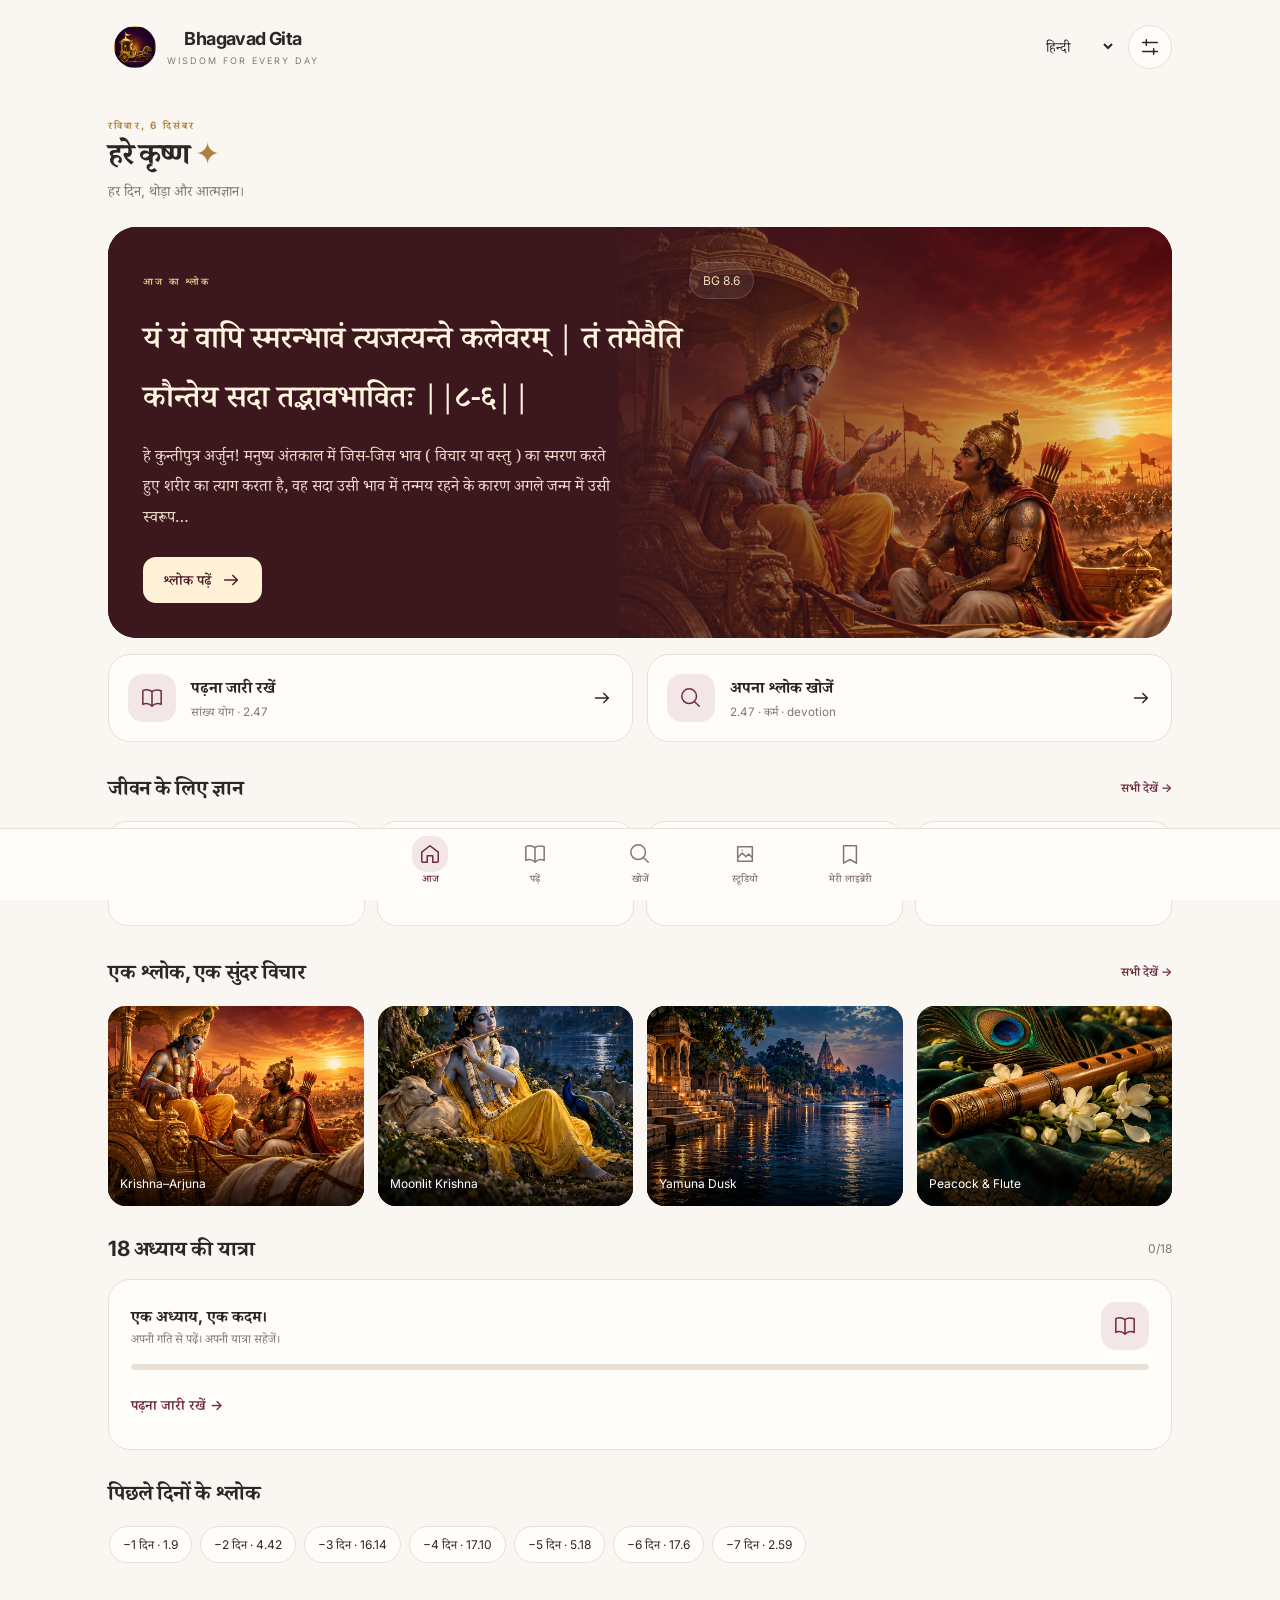
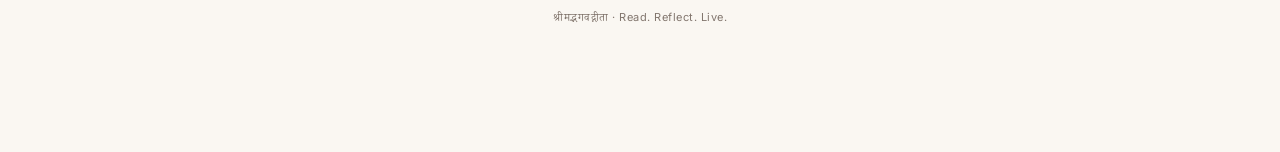
==== commit 16119bcf: "Redesign Gita reader with illustrated card studio and multilingual search Add eight local artworks, " ====
--- a/index.html
+++ b/index.html
@@ -1,2530 +1,92 @@
-<!DOCTYPE html>
-<html lang="en">
-<head>
-    <meta charset="UTF-8">
-    <meta name="viewport" content="width=device-width, initial-scale=1.0, maximum-scale=1.0, user-scalable=no">
-    <meta name="theme-color" content="#fbf8f3">
-    <title>Bhagavad Gita - Premium Edition</title>
-    <link class="manifest" href="manifest.json">
-    
-    <style>
-        /* =========================================================
-           ULTRA-PREMIUM SPIRITUAL THEME CSS (NEXT-GEN UI/UX)
-           ========================================================= */
-        @import url('https://fonts.googleapis.com/css2?family=Poppins:wght@300;400;600;700&family=Yatra+One&display=swap');
-
-        :root {
-            /* Color Palette (Day Theme - Default) */
-            --bg-dark: #fbf8f3;
-            --bg-panel: rgba(244, 238, 225, 0.95);
-            --bg-card: rgba(235, 220, 200, 0.7);
-            --gold-primary: #800020; 
-            --gold-light: #590016;
-            --gold-dark: #3a000c;
-            --gold-glow: rgba(128, 0, 32, 0.15);
-            --text-main: #111111;
-            --text-muted: #444444;
-            --glass-border: rgba(128, 0, 32, 0.25);
-            --accent-crimson: #a01025;
-            
-            /* Typography */
-            --font-sans: 'Poppins', -apple-system, sans-serif;
-            --font-sanskrit: 'Yatra One', serif;
-
-            /* Dynamic Font Sizes for Accessibility */
-            --verse-sanskrit-sz: 1.7rem;
-            --verse-transliteration-sz: 1.05rem;
-            --verse-translation-sz: 1.15rem;
-        }
-
-        /* Night Mode Style */
-        body.theme-night {
-            --bg-dark: #07000d;
-            --bg-panel: rgba(26, 7, 43, 0.7);
-            --bg-card: rgba(43, 10, 69, 0.4);
-            --gold-primary: #FFD700;
-            --gold-light: #FFEA70;
-            --gold-dark: #B8860B;
-            --gold-glow: rgba(255, 215, 0, 0.4);
-            --text-main: #fcf8ff;
-            --text-muted: #c2b5d4;
-            --glass-border: rgba(255, 215, 0, 0.2);
-        }
-
-        * { margin: 0; padding: 0; box-sizing: border-box; -webkit-tap-highlight-color: transparent; }
-
-        body {
-            font-family: var(--font-sans);
-            background-color: var(--bg-dark); 
-            color: var(--text-main); 
-            line-height: 1.6;
-            overflow-x: hidden; 
-            background-attachment: fixed;
-            transition: background 0.3s, color 0.3s;
-        }
-
-        body.theme-night {
-            background-image: 
-                radial-gradient(circle at 50% -10%, rgba(60, 15, 90, 0.8) 0%, transparent 60%),
-                radial-gradient(circle at 50% 110%, rgba(184, 134, 11, 0.15) 0%, transparent 50%),
-                url("data:image/svg+xml,%3Csvg width='60' height='60' viewBox='0 0 60 60' xmlns='http://www.w3.org/2000/svg'%3E%3Cpath d='M30 0l1.5 14.5L45 15l-11.5 8.5L35 38l-5-10-5 10 1.5-14.5L15 15l13.5-.5z' fill='%23FFD700' fill-opacity='0.03' fill-rule='evenodd'/%3E%3C/svg%3E");
-        }
-
-        ::-webkit-scrollbar { width: 6px; }
-        ::-webkit-scrollbar-track { background: var(--bg-dark); }
-        ::-webkit-scrollbar-thumb { background: var(--gold-dark); border-radius: 10px; }
-
-        header {
-            position: sticky; top: 0; 
-            background: rgba(244, 238, 225, 0.95);
-            backdrop-filter: blur(16px); -webkit-backdrop-filter: blur(16px);
-            border-bottom: 1px solid var(--glass-border);
-            padding: 15px 20px; 
-            display: flex; justify-content: space-between; align-items: center;
-            z-index: 200; 
-            box-shadow: 0 10px 30px rgba(0,0,0,0.05);
-        }
-        body.theme-night header {
-            background: rgba(7, 0, 13, 0.85);
-            box-shadow: 0 10px 30px rgba(0,0,0,0.8);
-        }
-        
-        .header-left { display: flex; align-items: center; gap: 12px; }
-        
-        .menu-btn {
-            background: none;
-            border: none;
-            color: var(--gold-primary);
-            font-size: 1.8rem;
-            cursor: pointer;
-            padding: 5px;
-            display: flex;
-            align-items: center;
-            justify-content: center;
-            transition: transform 0.2s;
-        }
-        .menu-btn:active { transform: scale(0.9); }
-
-        .app-title { 
-            color: var(--gold-primary); font-size: 1.4rem; font-weight: 700; 
-            text-decoration: none; text-shadow: none;
-            letter-spacing: 1px; font-family: var(--font-sanskrit);
-        }
-        body.theme-night .app-title {
-            text-shadow: 0 0 10px var(--gold-glow);
-        }
-
-        .theme-btn {
-            background: rgba(255, 215, 0, 0.05); border: 1px solid var(--glass-border);
-            color: var(--gold-primary); width: 38px; height: 38px; border-radius: 50%;
-            cursor: pointer; display: flex; align-items: center; justify-content: center;
-            font-size: 1.1rem; transition: all 0.3s;
-        }
-        .theme-btn:hover { background: rgba(255, 215, 0, 0.15); }
-        .theme-btn:active { transform: scale(0.9); }
-
-        .lang-dropdown { position: relative; display: inline-block; }
-        .lang-btn {
-            background: rgba(255, 215, 0, 0.05); border: 1px solid var(--glass-border); 
-            color: var(--gold-primary); padding: 8px 16px; border-radius: 25px; 
-            font-size: 0.9rem; font-weight: 600; cursor: pointer; 
-            display: flex; align-items: center; gap: 6px; transition: all 0.3s;
-            box-shadow: 0 4px 10px rgba(0,0,0,0.05);
-        }
-        body.theme-night .lang-btn { box-shadow: 0 4px 10px rgba(0,0,0,0.3); }
-        .lang-btn:hover { background: rgba(255, 215, 0, 0.15); border-color: var(--gold-primary); }
-        .lang-btn:active { transform: scale(0.95); }
-        .lang-menu {
-            display: none; position: absolute; right: 0; top: 130%;
-            background: #fbf8f3; backdrop-filter: blur(15px);
-            border: 1px solid var(--glass-border); border-radius: 15px;
-            box-shadow: 0 15px 40px rgba(0,0,0,0.15); overflow: hidden; z-index: 300; min-width: 140px;
-            max-height: 300px; overflow-y: auto;
-            animation: dropFade 0.4s cubic-bezier(0.175, 0.885, 0.32, 1.275);
-        }
-        body.theme-night .lang-menu {
-            background: rgba(15, 2, 26, 0.98);
-            box-shadow: 0 15px 40px rgba(0,0,0,0.9);
-        }
-        .lang-menu::-webkit-scrollbar { width: 4px; }
-        .lang-menu::-webkit-scrollbar-thumb { background: var(--gold-dark); }
-        
-        @keyframes dropFade { 
-            from { opacity: 0; transform: translateY(-15px) scale(0.95); } 
-            to { opacity: 1; transform: translateY(0); } 
-        }
-        .lang-menu.show { display: block; }
-        .lang-item {
-            padding: 14px 20px; color: var(--text-main); font-size: 0.95rem; 
-            font-weight: 500; cursor: pointer; border-bottom: 1px solid rgba(255,255,255,0.05);
-            transition: all 0.2s; display: flex; align-items: center; justify-content: space-between;
-        }
-        .lang-item:last-child { border-bottom: none; }
-        .lang-item:hover, .lang-item.active { background: linear-gradient(90deg, rgba(255,215,0,0.15) 0%, transparent 100%); color: var(--gold-primary); padding-left: 25px;}
-
-        /* SIDEBAR DRAWER STYLING */
-        .sidebar-overlay {
-            position: fixed; top: 0; left: 0; width: 100%; height: 100%;
-            background: rgba(0,0,0,0.6); z-index: 999; display: none;
-            backdrop-filter: blur(5px); transition: opacity 0.3s ease;
-        }
-        .sidebar-overlay.active { display: flex; }
-        
-        .sidebar {
-            position: fixed; top: 0; left: -280px; width: 280px; height: 100%;
-            background: #fbf8f3; z-index: 1000; transition: left 0.3s ease;
-            border-right: 1px solid var(--glass-border);
-            box-shadow: 10px 0 30px rgba(0,0,0,0.1);
-            display: flex; flex-direction: column;
-        }
-        body.theme-night .sidebar {
-            background: #0f021a;
-            box-shadow: 10px 0 30px rgba(0,0,0,0.8);
-        }
-        .sidebar.active { left: 0; }
-        
-        .sidebar-header {
-            padding: 25px 20px;
-            border-bottom: 1px solid var(--glass-border);
-            display: flex;
-            flex-direction: column;
-            align-items: center;
-            position: relative;
-        }
-        .close-sidebar-btn {
-            position: absolute; top: 15px; right: 15px;
-            background: none; border: none; color: var(--text-muted);
-            font-size: 1.2rem; cursor: pointer;
-        }
-        .sidebar-logo {
-            width: 70px; height: 70px; 
-            border-radius: 50%; display: flex; justify-content: center; align-items: center;
-            box-shadow: 0 0 20px var(--gold-glow);
-            border: 2px solid var(--gold-primary);
-            overflow: hidden;
-            background: var(--bg-dark);
-            margin-bottom: 10px;
-        }
-        .sidebar-logo img { width: 100%; height: 100%; object-fit: cover; }
-        .sidebar-title {
-            color: var(--gold-primary); font-size: 1.3rem; font-weight: 700;
-            font-family: var(--font-sanskrit); text-shadow: none;
-        }
-        body.theme-night .sidebar-title {
-            text-shadow: 0 0 10px var(--gold-glow);
-        }
-
-        .sidebar-menu {
-            flex: 1; overflow-y: auto; padding: 15px 0;
-        }
-        .sidebar-item {
-            display: flex; align-items: center; gap: 15px;
-            padding: 14px 25px; color: var(--text-main); text-decoration: none;
-            font-size: 0.95rem; font-weight: 500; transition: all 0.2s;
-            border-left: 3px solid transparent;
-        }
-        .sidebar-item:hover {
-            background: rgba(128,0,32,0.06);
-            color: var(--gold-primary);
-            border-left-color: var(--gold-primary);
-            padding-left: 30px;
-        }
-        body.theme-night .sidebar-item:hover {
-            background: rgba(255,215,0,0.08);
-            color: var(--gold-primary);
-            border-left-color: var(--gold-primary);
-        }
-        .sidebar-divider {
-            border: none; height: 1px; background: var(--glass-border);
-            margin: 15px 25px;
-        }
-        .sidebar-section-title {
-            padding: 5px 25px; font-size: 0.8rem; text-transform: uppercase;
-            color: var(--text-muted); font-weight: 700; letter-spacing: 1px;
-        }
-
-        /* USER STATS BAR */
-        .stats-bar {
-            background: linear-gradient(90deg, #f4eee1, #ebdcce);
-            padding: 10px 20px; display: flex; justify-content: space-between; align-items: center;
-            border-bottom: 1px solid rgba(0,0,0,0.05); font-size: 0.85rem; font-weight: 600;
-        }
-        body.theme-night .stats-bar {
-            background: linear-gradient(90deg, rgba(10,0,20,0.9), rgba(43,10,69,0.9));
-            border-bottom: 1px solid rgba(255,255,255,0.05);
-        }
-        .stat-item { display: flex; align-items: center; gap: 5px; color: var(--gold-primary); }
-        body.theme-night .stat-item { color: var(--gold-light); }
-        .stat-item span { color: var(--text-main); }
-
-        /* Glassmorphism Cards */
-        .glass-card {
-            background: var(--bg-card); border: 1px solid var(--glass-border);
-            border-radius: 20px; padding: 22px; margin-bottom: 20px;
-            box-shadow: 0 10px 30px rgba(0, 0, 0, 0.05); 
-            backdrop-filter: blur(10px); -webkit-backdrop-filter: blur(10px);
-            transition: transform 0.3s, box-shadow 0.3s, border-color 0.3s;
-            position: relative; overflow: hidden;
-            will-change: transform, box-shadow; 
-        }
-        body.theme-night .glass-card {
-            box-shadow: 0 10px 30px rgba(0, 0, 0, 0.4);
-        }
-        .glass-card::before {
-            content: ''; position: absolute; top: 0; left: -100%; width: 50%; height: 100%;
-            background: linear-gradient(90deg, transparent, rgba(255,255,255,0.03), transparent);
-            transform: skewX(-20deg); transition: 0.5s;
-        }
-        .glass-card:hover::before { left: 150%; }
-        .glass-card:hover { border-color: rgba(128, 0, 32, 0.4); box-shadow: 0 15px 40px rgba(0, 0, 0, 0.1); }
-        body.theme-night .glass-card:hover { border-color: rgba(255, 215, 0, 0.4); box-shadow: 0 15px 40px rgba(0, 0, 0, 0.6); }
-
-        /* App Container */
-        #app-container { padding: 20px; padding-bottom: 120px; max-width: 800px; margin: 0 auto; }
-        .view { display: none; animation: slideUpFade 0.5s cubic-bezier(0.16, 1, 0.3, 1); }
-        .view.active { display: block; }
-        @keyframes slideUpFade { 
-            from { opacity: 0; transform: translateY(30px); } 
-            to { opacity: 1; transform: translateY(0); } 
-        }
-
-        /* Search Box */
-        .search-box { display: flex; gap: 12px; margin-bottom: 20px; position: relative; }
-        .search-box input {
-            flex: 1; padding: 16px 20px; border-radius: 12px; background: rgba(255,255,255,0.9);
-            border: 1px solid rgba(0,0,0,0.1); color: var(--text-main); font-size: 1rem; 
-            outline: none; transition: all 0.3s; font-family: var(--font-sans);
-        }
-        body.theme-night .search-box input {
-            background: rgba(0,0,0,0.4);
-            border: 1px solid rgba(255,255,255,0.1);
-        }
-        .search-box input:focus { border-color: var(--gold-primary); box-shadow: 0 0 15px rgba(128,0,32,0.15); background: #fff; }
-        body.theme-night .search-box input:focus { border-color: var(--gold-primary); box-shadow: 0 0 15px rgba(255,215,0,0.2); background: rgba(0,0,0,0.6); }
-        
-        .btn {
-            background: linear-gradient(135deg, var(--gold-primary), var(--gold-dark)); color: #fff; 
-            border: none; padding: 14px 24px; border-radius: 12px; font-weight: 700; font-size: 1rem; 
-            cursor: pointer; box-shadow: 0 6px 20px rgba(128, 0, 32, 0.2); transition: all 0.2s;
-            font-family: var(--font-sans); letter-spacing: 0.5px;
-            display: inline-flex; align-items: center; justify-content: center;
-        }
-        body.theme-night .btn { color: #111; box-shadow: 0 6px 20px rgba(255, 215, 0, 0.25); }
-        .btn:hover { transform: translateY(-2px); box-shadow: 0 8px 25px rgba(128, 0, 32, 0.3); }
-        body.theme-night .btn:hover { box-shadow: 0 8px 25px rgba(255, 215, 0, 0.4); }
-        .btn:active { transform: translateY(1px) scale(0.97); }
-
-        /* Section Headings */
-        .section-heading {
-            display: flex; align-items: center; gap: 10px; margin: 25px 0 15px 0;
-            color: var(--gold-primary); font-family: var(--font-sanskrit); font-size: 1.5rem;
-        }
-        .section-heading::after {
-            content: ''; flex: 1; height: 1px; background: linear-gradient(90deg, var(--glass-border), transparent);
-        }
-
-        /* Emotion Suggestion */
-        .emotion-grid { display: grid; grid-template-columns: repeat(2, 1fr); gap: 10px; margin-bottom: 10px; }
-        .emotion-btn {
-            background: rgba(0,0,0,0.02); border: 1px solid var(--glass-border);
-            padding: 12px; border-radius: 12px; color: var(--text-main); font-size: 0.95rem;
-            cursor: pointer; transition: all 0.3s; display: flex; align-items: center; justify-content: center; gap: 8px;
-        }
-        body.theme-night .emotion-btn { background: rgba(255, 255, 255, 0.03); }
-        .emotion-btn:hover { background: rgba(128,0,32,0.06); color: var(--gold-primary); border-color: var(--gold-primary); transform: scale(1.02); }
-        body.theme-night .emotion-btn:hover { background: rgba(255,215,0,0.1); color: var(--gold-primary); border-color: var(--gold-primary); }
-
-        /* Home Grid */
-        .chapter-grid { display: grid; grid-template-columns: repeat(auto-fill, minmax(160px, 1fr)); gap: 18px; }
-        .chapter-card { text-align: center; cursor: pointer; display: flex; flex-direction: column; align-items: center; justify-content: center; min-height: 120px;}
-        .ch-num { 
-            font-size: 2.2rem; color: var(--gold-primary); font-weight: bold; margin-bottom: 5px; 
-            font-family: var(--font-sanskrit); text-shadow: none;
-        }
-        body.theme-night .ch-num { text-shadow: 0 2px 10px rgba(0,0,0,0.5); }
-
-        /* Verse Styles */
-        .zen-mode .bottom-nav, .zen-mode header, .zen-mode .stats-bar { display: none !important; }
-        .zen-mode #app-container { padding-top: 50px; }
-        
-        .verse-toolbar { display: flex; justify-content: space-between; align-items: center; margin-bottom: 20px; border-bottom: 1px solid var(--glass-border); padding-bottom: 15px; }
-        .toolbar-btn { background: rgba(0,0,0,0.02); border: 1px solid var(--glass-border); color: var(--text-main); padding: 6px 12px; border-radius: 8px; font-size: 0.85rem; cursor: pointer; display: flex; align-items: center; gap: 5px; transition: 0.2s;}
-        body.theme-night .toolbar-btn { background: rgba(255, 255, 255, 0.05); }
-        .toolbar-btn:hover { background: rgba(128,0,32,0.06); color: var(--gold-primary); }
-        body.theme-night .toolbar-btn:hover { background: rgba(255,215,0,0.1); color: var(--gold-primary); }
-
-        .verse-sanskrit { 
-            font-size: var(--verse-sanskrit-sz); color: var(--gold-primary); text-align: center; 
-            margin-bottom: 20px; font-weight: bold; font-family: var(--font-sanskrit);
-            line-height: 1.5; text-shadow: none;
-            transition: font-size 0.2s;
-        }
-        body.theme-night .verse-sanskrit { text-shadow: 0 2px 5px rgba(0,0,0,0.85); }
-        .verse-transliteration { font-size: var(--verse-transliteration-sz); color: var(--text-muted); text-align: center; font-style: italic; margin-bottom: 25px; letter-spacing: 0.5px; transition: font-size 0.2s; }
-        .verse-translation { font-size: var(--verse-translation-sz); line-height: 1.9; margin-bottom: 25px; color: var(--text-main); font-weight: 300; transition: font-size 0.2s; }
-        
-        details.tatparya { 
-            background: rgba(0,0,0,0.02); border-radius: 12px; border: 1px solid var(--glass-border); 
-            margin-top: 25px; overflow: hidden; transition: all 0.3s;
-        }
-        body.theme-night details.tatparya { background: rgba(0,0,0,0.5); border: 1px solid rgba(255,215,0,0.1); }
-        details.tatparya summary { 
-            padding: 18px; color: var(--gold-primary); font-weight: 600; cursor: pointer; 
-            list-style: none; display: flex; justify-content: space-between; align-items: center; 
-            background: rgba(255,255,255,0.02); font-size: 1.05rem;
-        }
-        body.theme-night details.tatparya summary { color: var(--gold-light); }
-        details.tatparya summary::-webkit-details-marker { display: none; }
-        details.tatparya summary::after { content: '▼'; font-size: 0.9rem; transition: 0.3s; }
-        details[open].tatparya summary::after { transform: rotate(180deg); }
-        details[open].tatparya { border-color: var(--gold-dark); box-shadow: 0 5px 20px rgba(0,0,0,0.05); }
-        body.theme-night details[open].tatparya { box-shadow: 0 5px 20px rgba(0,0,0,0.5); }
-        .tatparya-content { padding: 20px; border-top: 1px solid rgba(255,215,0,0.1); font-size: 1.05rem; line-height: 1.8; color: var(--text-muted); }
-
-        /* ACTION BAR */
-        .action-grid-enhanced {
-            display: grid;
-            grid-template-columns: repeat(5, 1fr);
-            gap: 6px;
-            margin-top: 15px;
-            background: rgba(128,0,32,0.05);
-            border-radius: 16px;
-            padding: 8px;
-            border: 1px solid var(--glass-border);
-        }
-        body.theme-night .action-grid-enhanced {
-            background: rgba(0,0,0,0.5);
-        }
-        .action-btn-enhanced {
-            background: none;
-            border: none;
-            color: var(--gold-primary);
-            cursor: pointer;
-            padding: 10px 2px;
-            border-radius: 12px;
-            transition: all 0.2s;
-            display: flex;
-            flex-direction: column;
-            align-items: center;
-            justify-content: center;
-            gap: 5px;
-        }
-        .action-btn-enhanced:hover {
-            background: rgba(128,0,32,0.08);
-            transform: translateY(-2px);
-        }
-        body.theme-night .action-btn-enhanced:hover {
-            background: rgba(255,215,0,0.1);
-        }
-        .action-icon {
-            font-size: 1.35rem;
-            display: block;
-        }
-        .action-text {
-            font-size: 0.75rem;
-            font-weight: 700;
-            color: var(--text-muted);
-            text-transform: capitalize;
-        }
-
-        /* Bottom Nav with Raised Centerpiece FAB */
-        .bottom-nav {
-            position: fixed; bottom: 0; width: 100%; background: rgba(244, 238, 225, 0.98);
-            display: flex; justify-content: space-around; align-items: center; padding: 8px 0 16px 0; 
-            border-top: 1px solid var(--glass-border); z-index: 100;
-            backdrop-filter: blur(15px); -webkit-backdrop-filter: blur(15px);
-            box-shadow: 0 -5px 20px rgba(0,0,0,0.05);
-            height: 72px;
-        }
-        body.theme-night .bottom-nav {
-            background: rgba(7, 0, 13, 0.95);
-            box-shadow: 0 -5px 20px rgba(0,0,0,0.5);
-        }
-        .nav-item { 
-            color: var(--text-muted); text-decoration: none; font-size: 0.85rem; 
-            text-align: center; cursor:pointer; flex: 1; transition: all 0.3s;
-            display: flex; flex-direction: column; align-items: center; justify-content: center; gap: 2px;
-            font-weight: 500;
-            height: 100%;
-        }
-        .nav-item:hover { color: var(--text-main); }
-        .nav-item.active { color: var(--gold-primary); transform: translateY(-3px); }
-        .nav-item.active i { text-shadow: none; }
-        body.theme-night .nav-item.active i { text-shadow: 0 0 15px var(--gold-glow); }
-        .nav-item i { font-size: 1.4rem; font-style: normal; transition: 0.3s;}
-
-        .center-fab-nav {
-            width: 68px;
-            height: 68px;
-            border-radius: 50%;
-            background: linear-gradient(135deg, var(--gold-primary), var(--gold-dark));
-            color: #fff !important;
-            display: flex;
-            align-items: center;
-            justify-content: center;
-            cursor: pointer;
-            box-shadow: 0 4px 20px rgba(128, 0, 32, 0.3);
-            border: 2px solid rgba(255, 255, 255, 0.4);
-            transform: translateY(-18px);
-            transition: all 0.3s cubic-bezier(0.175, 0.885, 0.32, 1.275);
-            z-index: 105;
-            overflow: hidden;
-        }
-        body.theme-night .center-fab-nav {
-            color: #111 !important;
-            box-shadow: 0 4px 15px var(--gold-glow);
-            border: 2px solid rgba(255, 255, 255, 0.15);
-        }
-        .center-fab-nav:hover {
-            transform: translateY(-22px) scale(1.1);
-            box-shadow: 0 8px 25px rgba(128, 0, 32, 0.4);
-        }
-        body.theme-night .center-fab-nav:hover {
-            box-shadow: 0 6px 20px var(--gold-glow);
-        }
-        .center-fab-nav:active {
-            transform: translateY(-14px) scale(0.95);
-        }
-
-        .sacred-wheel {
-            width: 82%;
-            height: 82%;
-            animation: spinMeditative 12s linear infinite;
-            filter: drop-shadow(0 2px 4px rgba(0,0,0,0.35));
-            object-fit: contain;
-        }
-        @keyframes spinMeditative {
-            0% { transform: rotate(0deg); }
-            100% { transform: rotate(360deg); }
-        }
-
-        /* QUICK NAV COMPACT OVERLAY WINDOW */
-        #quick-nav-modal {
-            display: none;
-            align-items: center;
-            justify-content: center;
-        }
-        #quick-nav-modal.active {
-            display: flex !important;
-        }
-
-        /* CHAPTER LOADING SKELETON STYLES */
-        .loading-spinner {
-            display: none;
-            margin: 20px 0;
-        }
-        .skeleton {
-            background: linear-gradient(90deg, rgba(0, 0, 0, 0.05) 25%, rgba(0, 0, 0, 0.1) 37%, rgba(0, 0, 0, 0.05) 63%);
-            background-size: 400% 100%;
-            animation: skeleton-loading 1.4s ease infinite;
-            border-radius: 12px;
-        }
-        body.theme-night .skeleton {
-            background: linear-gradient(90deg, rgba(255, 255, 255, 0.05) 25%, rgba(255, 255, 255, 0.1) 37%, rgba(255, 255, 255, 0.05) 63%);
-            background-size: 400% 100%;
-        }
-        .skel-item {
-            height: 80px;
-            margin-bottom: 15px;
-        }
-        @keyframes skeleton-loading {
-            0% { background-position: 100% 50%; }
-            100% { background-position: 0% 50%; }
-        }
-
-        /* Toast Message */
-        .toast {
-            position: fixed;
-            bottom: 90px;
-            left: 50%;
-            transform: translateX(-50%) translateY(100px);
-            background: rgba(15, 2, 26, 0.95);
-            color: #FFD700;
-            padding: 12px 24px;
-            border-radius: 25px;
-            font-size: 0.9rem;
-            font-weight: 600;
-            border: 1px solid var(--glass-border);
-            box-shadow: 0 10px 30px rgba(0,0,0,0.5);
-            z-index: 2500;
-            opacity: 0;
-            transition: all 0.3s cubic-bezier(0.175, 0.885, 0.32, 1.275);
-            pointer-events: none;
-        }
-        .toast.show {
-            opacity: 1;
-            transform: translateX(-50%) translateY(0);
-        }
-
-        /* Responsive Mobile Styles */
-        @media (max-height: 740px) {
-            #story-modal .glass-card {
-                padding: 12px !important;
-                gap: 8px !important;
-            }
-            #story-preview-container {
-                border-width: 1px !important;
-                background-color: #000 !important;
-            }
-            #story-preview-img {
-                max-height: 35vh !important;
-            }
-            #story-theme-select {
-                padding: 3px 6px !important;
-                font-size: 0.8rem !important;
-                background-color: var(--bg-dark);
-            }
-            #story-trans-checkbox {
-                width: 15px !important;
-                height: 15px !important;
-            }
-            #story-modal .btn {
-                padding: 8px 12px !important;
-                font-size: 0.85rem !important;
-            }
-        }
-    </style>
-</head>
-<body class="theme-day">
-
-    <!-- Sidebar navigation drawer -->
-    <div class="sidebar-overlay" id="sidebar-overlay" onclick="app.toggleSidebar()"></div>
-    <div class="sidebar" id="sidebar">
-        <div class="sidebar-header">
-            <button class="close-sidebar-btn" onclick="app.toggleSidebar()">✕</button>
-            <div class="sidebar-logo">
-                <img src="logo.png" 
-                     onerror="this.src='data:image/svg+xml;utf8,<svg viewBox=\'0 0 100 100\' xmlns=\'http://www.w3.org/2000/svg\'><circle cx=\'50\' cy=\'50\' r=\'50\' fill=\'%23FFD700\'/><text x=\'50\' y=\'50\' font-size=\'40\' text-anchor=\'middle\' dy=\'.3em\' fill=\'%23000\'>ॐ</text></svg>'" 
-                     alt="Bhagavad Gita App Logo">
-            </div>
-            <div class="sidebar-title" data-i18n="app_title">Bhagavad Gita</div>
-        </div>
-        <div class="sidebar-menu">
-            <a href="aboutus.html" class="sidebar-item">
-                <span>ℹ️</span> <span data-i18n="menu_about">About Us</span>
-            </a>
-            <a href="contactus.html" class="sidebar-item">
-                <span>📞</span> <span data-i18n="menu_contact">Contact Us</span>
-            </a>
-            <a href="privacy.html" class="sidebar-item">
-                <span>🔒</span> <span data-i18n="menu_privacy">Privacy Policy</span>
-            </a>
-            <a href="terms.html" class="sidebar-item">
-                <span>📜</span> <span data-i18n="menu_terms">Terms & Conditions</span>
-            </a>
-            <a href="developer.html" class="sidebar-item">
-                <span>🧑‍💻</span> <span data-i18n="menu_developer">Developer Contact</span>
-            </a>
-            <a href="play_store.html" class="sidebar-item">
-                <span>📱</span> <span data-i18n="menu_other_apps">Our Other Apps</span>
-            </a>
-            <a href="javascript:void(0)" class="sidebar-item" onclick="app.shareAppSmart()">
-                <span>📤</span> <span data-i18n="menu_share">Share App</span>
-            </a>
-            
-            <hr class="sidebar-divider">
-            <div class="sidebar-section-title" data-i18n="menu_social_title">Our Platforms</div>
-            
-            <a href="https://www.instagram.com/" class="sidebar-item" target="_blank" rel="noopener noreferrer">
-                <span>📸</span> <span>Instagram</span>
-            </a>
-            <a href="https://www.youtube.com/" class="sidebar-item" target="_blank" rel="noopener noreferrer">
-                <span>🎥</span> <span>YouTube</span>
-            </a>
-        </div>
-    </div>
-
-    <!-- Header -->
-    <header>
-        <div class="header-left">
-            <button class="menu-btn" onclick="app.toggleSidebar()">☰</button>
-            <a href="javascript:void(0)" class="app-title" onclick="app.goHome()" data-i18n="app_title">Bhagavad Gita</a>
-        </div>
-        
-        <div style="display: flex; gap: 8px; align-items: center;">
-            <button class="theme-btn" onclick="app.cycleTheme()" id="theme-btn" title="Toggle Mode">☀️</button>
-            
-            <div class="lang-dropdown">
-                <button class="lang-btn" onclick="app.toggleLangMenu()" id="current-lang-btn">🌐 Eng ▼</button>
-                <div class="lang-menu" id="lang-menu"></div>
-            </div>
-        </div>
-    </header>
-
-    <!-- Gamification status -->
-    <div class="stats-bar">
-        <div class="stat-item">🔥 <span id="streak-counter" data-i18n="streak_text">Day 1 Streak</span></div>
-        <div class="stat-item">✨ <span id="karma-points">0</span> <span data-i18n="karma_pts">Karma Pts</span></div>
-    </div>
-
-    <!-- Container -->
-    <div id="app-container">
-
-        <!-- HOME VIEW -->
-        <div id="view-home" class="view active">
-            
-            <!-- SEARCH BOX -->
-            <div class="search-box">
-                <input type="text" id="quick-search" placeholder="Search BG: e.g. 2.47, 2 47..." data-i18n-placeholder="search_placeholder" onkeyup="if(event.key==='Enter') app.quickJump(true)" oninput="app.autoQuickJump(this.value)">
-                <button class="btn" onclick="app.quickJump(true)" data-i18n="btn_go">Go</button>
-            </div>
-
-            <!-- CONTINUE READING -->
-            <div id="continue-reading-section" style="display: none;">
-                <h3 class="section-heading" data-i18n="continue_reading">Continue Reading</h3>
-                <div class="glass-card" style="cursor:pointer; border-left: 4px solid #28a745; background: rgba(40,167,69,0.05);" onclick="app.resumeReading()">
-                    <h4 style="color:var(--text-main); margin-bottom: 5px;" id="resume-verse-title">Chapter X, Verse Y</h4>
-                    <div style="text-align: right; margin-top: 5px; font-size: 0.85rem; color: #28a745;" data-i18n="jump_back">Jump Back In ➔</div>
-                </div>
-            </div>
-
-            <!-- Life Coach Feature -->
-            <h3 class="section-heading" data-i18n="how_are_you">How are you feeling today?</h3>
-            <div class="emotion-grid">
-                <button class="emotion-btn" onclick="app.suggestVerse('confusion')">😕 <span data-i18n="emo_confused">Confused</span></button>
-                <button class="emotion-btn" onclick="app.suggestVerse('anger')">😠 <span data-i18n="emo_angry">Angry</span></button>
-                <button class="emotion-btn" onclick="app.suggestVerse('sadness')">😔 <span data-i18n="emo_sad">Sad</span></button>
-                <button class="emotion-btn" onclick="app.suggestVerse('fear')">😨 <span data-i18n="emo_fear">Fearful</span></button>
-            </div>
-
-            <!-- Daily Verse -->
-            <h3 class="section-heading" data-i18n="daily_verse_heading">Verse of the Day</h3>
-            <div class="glass-card" style="cursor:pointer; border-left: 4px solid var(--gold-primary);" onclick="app.openVerse(2, 47)">
-                <h4 style="color:var(--text-muted); margin-bottom: 8px;" id="daily-verse-title" data-i18n="daily_verse_title">Chapter 2, Verse 47</h4>
-                <p style="font-size: 1.1rem; font-style:italic; line-height: 1.6;" id="daily-verse-text">"You have a right to perform your prescribed duty..."</p>
-                <div style="text-align: right; margin-top: 10px; font-size: 0.85rem; color: var(--gold-dark);" data-i18n="read_full">Read Full Verse ➔</div>
-            </div>
-
-            <!-- Chapter list -->
-            <h3 class="section-heading" data-i18n="chapters">All Chapters</h3>
-            <div class="chapter-grid" id="chapter-list"></div>
-
-            <div style="text-align:center; margin-top: 40px; margin-bottom: 20px; opacity: 0.6; font-family: var(--font-sanskrit); color: var(--gold-primary); font-size: 1.1rem; letter-spacing: 1px; line-height: 1.8;">
-                हरे कृष्ण हरे कृष्ण कृष्ण कृष्ण हरे हरे ।<br>
-                हरे राम हरे राम राम राम हरे हरे ।।
-            </div>
-        </div>
-
-        <!-- CHAPTER VIEW -->
-        <div id="view-chapter" class="view">
-            <button class="btn" style="padding: 10px 18px; margin-bottom: 20px; background: rgba(255,255,255,0.05); color: #fff; box-shadow: none;" onclick="app.goBack()">
-                ← <span data-i18n="btn_back">Back</span>
-            </button>
-            
-            <div class="glass-card">
-                <h2 id="chapter-title" style="color:var(--gold-primary); font-family: var(--font-sanskrit); text-align: center; margin-bottom: 20px; font-size: 2rem;">Chapter 1</h2>
-                
-                <div class="loading-spinner" id="chapter-loading">
-                    <div class="skeleton skel-item"></div>
-                    <div class="skeleton skel-item"></div>
-                    <div class="skeleton skel-item"></div>
-                    <div class="skeleton skel-item"></div>
-                </div>
-                
-                <div id="verse-list" style="display:flex; flex-direction:column; gap:12px;"></div>
-            </div>
-        </div>
-
-        <!-- VERSE VIEW -->
-        <div id="view-verse" class="view">
-            <div class="verse-toolbar">
-                <button class="toolbar-btn" onclick="app.goBack()">← <span data-i18n="btn_back">Back</span></button>
-                <div style="display: flex; gap: 10px;">
-                    <button class="toolbar-btn" onclick="app.toggleZenMode()" title="Focus Mode">🧘 <span data-i18n="btn_zen">Zen</span></button>
-                    <button class="toolbar-btn" onclick="app.playAudio()" title="Play Chanting">🔊 <span data-i18n="btn_audio">Play</span></button>
-                </div>
-            </div>
-
-            <!-- Accessibility Font Adjuster -->
-            <div style="display: flex; align-items: center; justify-content: space-between; margin-bottom: 12px; background: rgba(255,215,0,0.05); padding: 10px 15px; border-radius: 12px; border: 1px solid var(--glass-border);">
-                <span style="font-size: 0.9rem; color: var(--gold-light); font-weight: 600;" data-i18n="text_size_label">Text Size</span>
-                <div style="display: flex; gap: 8px; align-items: center;">
-                    <button class="toolbar-btn" onclick="app.adjustFontSize(-2)" style="padding: 4px 10px; font-weight: bold;" data-i18n="btn_font_size_down">A-</button>
-                    <span id="font-size-indicator" style="font-size: 0.9rem; font-weight: bold; min-width: 40px; text-align: center;">100%</span>
-                    <button class="toolbar-btn" onclick="app.adjustFontSize(2)" style="padding: 4px 10px; font-weight: bold;" data-i18n="btn_font_size_up">A+</button>
-                </div>
-            </div>
-
-            <!-- THE MAIN VERSE CARD -->
-            <div class="glass-card" id="verse-card">
-                <h3 id="verse-heading" style="color:var(--gold-primary); text-align:center; margin-bottom: 25px; font-family: var(--font-sans); font-size: 1.3rem; letter-spacing: 2px;">BG 1.1</h3>
-                
-                <div id="verse-sanskrit" class="verse-sanskrit"></div>
-                <div id="verse-transliteration" class="verse-transliteration"></div>
-
-                <!-- Word meanings -->
-                <details class="tatparya" id="word-meaning-container" style="margin-bottom: 20px; border-color: rgba(255, 255, 255, 0.1);">
-                    <summary data-i18n="show_word_meaning" style="color: #fff;">Word-by-Word Meaning</summary>
-                    <div class="tatparya-content" id="verse-word-meaning" style="color: #e0d4f5; font-size: 1.05rem; line-height: 1.7;"></div>
-                </details>
-                
-                <div style="border-top: 1px solid rgba(255,215,0,0.1); padding-top: 20px;">
-                    <strong style="color:var(--gold-light); display: block; margin-bottom: 10px; font-size: 1.1rem; font-family: var(--font-sanskrit);" data-i18n="translation">Translation</strong>
-                    <div id="verse-translation" class="verse-translation"></div>
-                </div>
-
-                <details class="tatparya" id="tatparya-container">
-                    <summary data-i18n="show_tatparya">Show Tatparya (Purport)</summary>
-                    <div class="tatparya-content" id="verse-tatparya"></div>
-                </details>
-            </div>
-
-            <!-- SYSTEM CONTROLS -->
-            <button id="btn-mark-read" class="btn" style="width: 100%; margin-top: 10px; margin-bottom: 20px; background: rgba(40,167,69,0.1); border: 1px solid #28a745; color: #28a745; box-shadow: none;" onclick="app.markVerseRead()">
-                ✓ <span data-i18n="btn_mark_read">Mark as Read (+10 Karma)</span>
-            </button>
-
-            <!-- ACTION GRID -->
-            <div class="action-grid-enhanced" style="margin-top: 10px; margin-bottom: 30px;">
-                <button type="button" class="action-btn-enhanced" onclick="app.prevVerse()">
-                    <span class="action-icon">◀</span>
-                    <span class="action-text" data-i18n="btn_prev">Prev</span>
-                </button>
-                <button type="button" class="action-btn-enhanced" id="btn-bookmark-enhanced" onclick="app.toggleBookmark()">
-                    <span class="action-icon" id="bk-icon-enhanced">📑</span>
-                    <span class="action-text" id="bk-text-enhanced" data-i18n="btn_bookmark">Save</span>
-                </button>
-                <button type="button" class="action-btn-enhanced" onclick="app.copyVerse()">
-                    <span class="action-icon">📋</span>
-                    <span class="action-text" data-i18n="btn_copy">Copy</span>
-                </button>
-                <button type="button" class="action-btn-enhanced" onclick="app.openShareModal()">
-                    <span class="action-icon">📤</span>
-                    <span class="action-text" data-i18n="btn_share_action">Share</span>
-                </button>
-                <button type="button" class="action-btn-enhanced" onclick="app.nextVerse()">
-                    <span class="action-icon">▶</span>
-                    <span class="action-text" data-i18n="btn_next">Next</span>
-                </button>
-            </div>
-        </div>
-
-        <!-- BOOKMARKS VIEW -->
-        <div id="view-bookmarks" class="view">
-            <div class="glass-card">
-                <h2 style="color:var(--gold-primary); margin-bottom:25px; font-family: var(--font-sanskrit); text-align: center;" data-i18n="bookmarks_title">Saved Bookmarks</h2>
-                <div id="bookmark-list" style="display:flex; flex-direction:column; gap:12px;"></div>
-            </div>
-        </div>
-
-        <!-- CUSTOM VIEW -->
-        <div id="view-custom-page" class="view">
-            <button class="btn" style="padding: 10px 18px; margin-bottom: 20px; background: rgba(255,255,255,0.05); color: #fff; box-shadow: none;" onclick="app.goBack()">
-                ← <span data-i18n="btn_back">Back</span>
-            </button>
-            <div class="glass-card">
-                <h2 id="custom-page-title" style="color:var(--gold-primary); font-family: var(--font-sanskrit); text-align: center; margin-bottom: 25px; font-size: 1.8rem;">Custom Title</h2>
-                <div id="custom-page-content" style="font-size: 1.05rem; line-height: 1.8; color: var(--text-muted);"></div>
-            </div>
-        </div>
-
-    </div>
-
-    <!-- SHARE DIALOG -->
-    <div id="share-options-modal" class="sidebar-overlay" style="align-items:center; justify-content:center; padding:20px;" onclick="app.closeShareModal()">
-        <div class="glass-card" style="max-width:350px; width:100%; display:flex; flex-direction:column; gap:15px; border-color:var(--gold-primary); margin-bottom:0;" onclick="event.stopPropagation()">
-            <div style="display:flex; justify-content:space-between; align-items:center; border-bottom:1px solid var(--glass-border); padding-bottom:10px;">
-                <h3 style="color:var(--gold-primary); font-family:var(--font-sanskrit);" data-i18n="share_options_title">Share Options</h3>
-                <button class="close-sidebar-btn" style="position:static;" onclick="app.closeShareModal()">✕</button>
-            </div>
-            <button class="btn" style="width:100%; justify-content:start; gap:12px; background:rgba(255,215,0,0.05); border:1px solid var(--glass-border); color:var(--text-main); box-shadow:none; padding:12px;" onclick="app.shareVerseSmart()">
-                <span>📤</span> <span data-i18n="share_option_text">Share Text Message</span>
-            </button>
-            <button class="btn" style="width:100%; justify-content:start; gap:12px; background:rgba(255,215,0,0.05); border:1px solid var(--glass-border); color:var(--text-main); box-shadow:none; padding:12px;" onclick="app.openStoryCreator()">
-                <span>📸</span> <span data-i18n="share_option_story">Create Story Image</span>
-            </button>
-            <button class="btn" style="width:100%; justify-content:start; gap:12px; background:rgba(255,215,0,0.05); border:1px solid var(--glass-border); color:var(--text-main); box-shadow:none; padding:12px;" onclick="app.copyVerseDirect()">
-                <span>📋</span> <span data-i18n="btn_copy">Copy Shlok Text</span>
-            </button>
-        </div>
-    </div>
-
-    <!-- STORY PREVIEW MODAL -->
-    <div id="story-modal" class="sidebar-overlay" style="align-items:center; justify-content:center; padding:20px; overflow-y:auto;" onclick="app.closeStoryModal()">
-        <div class="glass-card" style="max-width: 410px; width: 100%; max-height:95vh; display:flex; flex-direction:column; gap:15px; overflow-y:auto; border-color: var(--gold-primary); margin-bottom:0;" onclick="event.stopPropagation()">
-            <div style="display:flex; justify-content:space-between; align-items:center; border-bottom:1px solid var(--glass-border); padding-bottom:10px;">
-                <h3 style="color:var(--gold-primary); font-family: var(--font-sanskrit);" data-i18n="story_title">Create Story Card</h3>
-                <button class="close-sidebar-btn" style="position: static;" onclick="app.closeStoryModal()">✕</button>
-            </div>
-            
-            <div id="story-preview-container" style="text-align:center; border-radius:10px; overflow:hidden; border: 1px solid var(--glass-border); background:#000; display:flex; justify-content:center; align-items:center; min-height: 200px;">
-                <img id="story-preview-img" style="max-width:100%; max-height:45vh; object-fit:contain; display:block;" alt="Story Preview">
-            </div>
-
-            <div style="background: rgba(255,255,255,0.03); border: 1px solid var(--glass-border); border-radius: 12px; padding: 12px; display: flex; flex-direction: column; gap: 10px;">
-                <div style="display:flex; justify-content:space-between; align-items:center; gap:10px;">
-                    <span style="font-size:0.85rem; color:var(--gold-light); font-weight:600;" data-i18n="story_bg_theme">Card Theme:</span>
-                    <select id="story-theme-select" onchange="app.updateStorySetting('theme', this.value)" style="background:var(--bg-dark); color:var(--text-main); border:1px solid var(--glass-border); padding:5px 10px; border-radius:8px; font-family:var(--font-sans); font-size:0.85rem; outline:none;">
-                        <option value="saffron_glow" data-i18n="bg_saffron">Saffron Mandala</option>
-                        <option value="cosmic_blue" data-i18n="bg_blue">Cosmic Vaikuntha</option>
-                        <option value="royal_crimson" data-i18n="bg_crimson">Royal Temple Arch</option>
-                        <option value="midnight_gold" data-i18n="bg_dark">Midnight Gold / Yantra</option>
-                        <option value="temple_art" data-i18n="bg_temple_art">Divine Temple Arch</option>
-                        <option value="peacock_feather" data-i18n="bg_peacock">Peacock Feather Outline</option>
-                        <option value="spiritual_clouds" data-i18n="bg_clouds">Sunset / Ganges Dusk</option>
-                        <option value="sacred_lotus" data-i18n="bg_lotus">Sacred Lotus Pond</option>
-                        <option value="banyan_canopy" data-i18n="bg_banyan">Divine Banyan Canopy</option>
-                        <option value="eternal_void" data-i18n="bg_void">The Eternal Void</option>
-                    </select>
-                </div>
-                <div style="display:flex; justify-content:space-between; align-items:center;">
-                    <span style="font-size:0.85rem; color:var(--gold-light); font-weight:600;" data-i18n="story_include_trans">Include Transliteration:</span>
-                    <input type="checkbox" id="story-trans-checkbox" onchange="app.updateStorySetting('trans', this.checked)" style="width: 18px; height: 18px; accent-color: var(--gold-primary);">
-                </div>
-            </div>
-            
-            <div style="font-size:0.82rem; color:var(--gold-light); text-align:center; font-weight:700; line-height:1.4;" id="story_instructions_box" data-i18n="story_instructions">
-                ✨ Download the story card or share it on WhatsApp Status!
-            </div>
-            
-            <div style="display:flex; gap:10px; width:100%;">
-                <button class="btn" onclick="app.downloadStoryImage()" data-i18n="btn_download_image" style="flex:1;">💾 Download</button>
-                <button class="btn" onclick="app.shareToWhatsAppStatus()" style="flex:1; background: linear-gradient(135deg, #25D366, #128C7E); color:white; box-shadow: 0 6px 20px rgba(37, 211, 102, 0.25); border: none;" data-i18n="btn_whatsapp_status">🟢 WhatsApp Status</button>
-            </div>
-        </div>
-    </div>
-
-    <!-- QUICK NAV COMPACT SELECTOR OVERLAY WINDOW -->
-    <div id="quick-nav-modal" class="sidebar-overlay" style="align-items:center; justify-content:center; padding:20px; z-index: 2100;" onclick="app.closeQuickNav()">
-        <div class="glass-card" style="max-width: 480px; width: 100%; max-height: 85vh; display: flex; flex-direction: column; gap: 15px; overflow: hidden; border-color: var(--gold-primary); margin-bottom: 0;" onclick="event.stopPropagation()">
-            <div style="display: flex; justify-content: space-between; align-items: center; border-bottom: 1px solid var(--glass-border); padding-bottom: 10px;">
-                <h3 style="color: var(--gold-primary); font-family: var(--font-sanskrit);" data-i18n="quick_nav_title">Quick Verse Selector</h3>
-                <button class="close-sidebar-btn" style="position: static;" onclick="app.closeQuickNav()">✕</button>
-            </div>
-            
-            <div style="display: flex; gap: 15px; height: 100%; overflow: hidden; min-height: 350px;">
-                <div style="flex: 1; display: flex; flex-direction: column; gap: 8px;">
-                    <span style="font-size: 0.85rem; font-weight: bold; color: var(--gold-light); text-align: center;" data-i18n="nav_col_chap">Chapter</span>
-                    <div id="quick-nav-ch-list" style="flex: 1; overflow-y: auto; display: grid; grid-template-columns: repeat(2, 1fr); gap: 6px; padding-right: 4px;"></div>
-                </div>
-                
-                <div style="width: 1px; background: var(--glass-border);"></div>
-                
-                <div style="flex: 1; display: flex; flex-direction: column; gap: 8px;">
-                    <span style="font-size: 0.85rem; font-weight: bold; color: var(--gold-light); text-align: center;" data-i18n="nav_col_verse">Verse</span>
-                    <div id="quick-nav-ve-list" style="flex: 1; overflow-y: auto; display: grid; grid-template-columns: repeat(3, 1fr); gap: 6px; padding-right: 4px;"></div>
-                </div>
-            </div>
-        </div>
-    </div>
-
-    <!-- UPDATE MODAL OVERLAY -->
-    <div id="update-modal" class="sidebar-overlay" style="align-items:center; justify-content:center; padding:20px; z-index: 2200;" onclick="app.closeUpdateModal()">
-        <div class="glass-card" style="max-width: 380px; width: 100%; display: flex; flex-direction: column; gap: 15px; border-color: var(--gold-primary); margin-bottom: 0;" onclick="event.stopPropagation()">
-            <div style="display:flex; justify-content:space-between; align-items:center; border-bottom:1px solid var(--glass-border); padding-bottom:10px;">
-                <h3 style="color:var(--gold-primary); font-family: var(--font-sanskrit);" id="update-title" data-i18n="update_title">New Update Available!</h3>
-                <button class="close-sidebar-btn" style="position: static;" onclick="app.closeUpdateModal()">✕</button>
-            </div>
-            <div style="text-align:center; padding: 15px 0;">
-                <div style="font-size: 3.5rem; margin-bottom: 10px; animation: float 3s ease-in-out infinite;">✨</div>
-                <p style="font-size: 1rem; line-height: 1.6; color: var(--text-main); font-weight: 500;" id="update-desc" data-i18n="update_desc">
-                    A new premium version of Srimad Bhagavad Gita is available. Please update now to unlock new features! 🙏
-                </p>
-            </div>
-            <button class="btn" onclick="app.redirectToPlayStore()" id="update-btn" style="width: 100%; background: linear-gradient(135deg, #FF7A00, #E65100); color:white; border: none; font-weight: bold;">
-                <span data-i18n="btn_update_now">Update Now ➔</span>
-            </button>
-        </div>
-    </div>
-
-    <!-- Bottom Nav with Raised Centerpiece FAB -->
-    <div class="bottom-nav">
-        <a href="javascript:void(0)" class="nav-item active" id="nav-btn-home" onclick="app.showView('home')">
-            <i>🏠</i> <span data-i18n="nav_home">Home</span>
-        </a>
-        
-        <div class="center-fab-nav" onclick="app.openQuickNav()"></div>
-        
-        <a href="javascript:void(0)" class="nav-item" id="nav-btn-bookmarks" onclick="app.showView('bookmarks')">
-            <i>🔖</i> <span data-i18n="nav_bookmarks">Bookmarks</span>
-        </a>
-    </div>
-
-    <div class="toast" id="toast">Message</div>
-
-    <!-- APPLICATION LOGIC -->
-    <script>
-        // Polyfill Canvas roundRect for legacy Android WebViews
-        if (typeof CanvasRenderingContext2D !== 'undefined' && !CanvasRenderingContext2D.prototype.roundRect) {
-            CanvasRenderingContext2D.prototype.roundRect = function (x, y, w, h, r) {
-                if (typeof r === 'number') r = [r, r, r, r];
-                let [tl, tr, br, bl] = r;
-                this.beginPath();
-                this.moveTo(x + tl, y);
-                this.lineTo(x + w - tr, y);
-                this.quadraticCurveTo(x + w, y, x + w, y + tr);
-                this.lineTo(x + w, y + h - br);
-                this.quadraticCurveTo(x + w, y + h, x + w - br, y + h);
-                this.lineTo(x + bl, y + h);
-                this.quadraticCurveTo(x, y + h, x, y + h - bl);
-                this.lineTo(x, y + tl);
-                this.quadraticCurveTo(x, y, x + tl, y);
-                this.closePath();
-                return this;
-            };
-        }
-
-        const APP_CONFIG = {
-            languages: {
-                hindi: { enabled: true, code: 'hindi', label: "🌐 हिंदी ▼", nativeName: "हिंदी" },
-                english: { enabled: true, code: 'english', label: "🌐 Eng ▼", nativeName: "English" }, 
-                marathi: { enabled: true, code: 'marathi', label: "🌐 मराठी ▼", nativeName: "मराठी" }
-            },
-            defaultLang: 'hindi',
-            emotions: {
-                confusion: { ch: 2, ve: 7 }, anger: { ch: 2, ve: 63 },
-                sadness: { ch: 2, ve: 14 }, fear: { ch: 4, ve: 10 }
-            },
-            audioSourceMode: 'synthesized'
-        };
-
-        const STORY_BACKGROUNDS = {
-            saffron_glow: { type: 'gradient', colors: ['#ffa421', '#4a0800', '#1c0100'], bgImage: 'images/bg_saffron.jpg' },
-            cosmic_blue: { type: 'gradient', colors: ['#00bfff', '#05023a', '#010014'], bgImage: 'images/bg_blue.jpg' },
-            royal_crimson: { type: 'gradient', colors: ['#ff4747', '#3a010c', '#120002'], bgImage: 'images/bg_crimson.jpg' },
-            midnight_gold: { type: 'gradient', colors: ['#ffd700', '#2e1c01', '#0f0800'], bgImage: 'images/bg_gold.jpg' },
-            temple_art: { type: 'gradient', colors: ['#ffbc42', '#3a010c', '#140003'], bgImage: 'images/bg_temple.jpg' },
-            peacock_feather: { type: 'gradient', colors: ['#00a896', '#028090', '#02111a'], bgImage: 'images/bg_peacock.jpg' },
-            spiritual_clouds: { type: 'gradient', colors: ['#f45b69', '#3a015c', '#11001c'], bgImage: 'images/bg_clouds.jpg' },
-            sacred_lotus: { type: 'gradient', colors: ['#48cae4', '#0077b6', '#03045e'], bgImage: 'images/bg_lotus.jpg' },
-            banyan_canopy: { type: 'gradient', colors: ['#70e000', '#38b000', '#004b23'], bgImage: 'images/bg_banyan.jpg' },
-            eternal_void: { type: 'gradient', colors: ['#2b2d42', '#1a1d29', '#080a10'], bgImage: 'images/bg_void.jpg' }
-        };
-
-        const CHAPTER_VERSE_COUNTS = [0, 47, 72, 43, 42, 29, 47, 30, 28, 34, 42, 55, 20, 35, 27, 20, 24, 28, 78];
-
-        const i18n = {
-            english: {
-                app_title: "Bhagavad Gita", 
-                quick_jump: "Quick Verse Jump", 
-                search_placeholder: "Search BG: e.g. 2.47, 2 47...", 
-                btn_go: "Go",
-                search_hint: "Just type chapter and verse to auto-jump!", 
-                continue_reading: "Continue Reading", 
-                jump_back: "Jump Back In ➔",
-                how_are_you: "How are you feeling?", emo_confused: "Confused", emo_angry: "Angry", emo_sad: "Sad", emo_fear: "Fearful",
-                daily_verse_heading: "Verse of the Day", daily_verse_title: "Chapter 2, Verse 47",
-                daily_verse_text: '"You have a right to perform your prescribed duty, but you are not entitled to the fruits of action."',
-                read_full: "Read Full Verse ➔", chapters: "All Chapters", btn_back: "Back", btn_zen: "Zen", btn_audio: "Play",
-                btn_mark_read: "Mark as Read (+10 Karma)", read_done: "✓ Read", translation: "Translation", show_tatparya: "Show Tatparya (Purport)",
-                show_word_meaning: "Word-by-Word Meaning",
-                bookmarks_title: "Saved Bookmarks", 
-                no_bookmarks: "You haven't saved any verses yet. Keep reading Srimad Bhagavad Gita and bookmark the divine verses that touch your heart to build your personal collection of wisdom here!", 
-                nav_home: "Home", nav_bookmarks: "Bookmarks",
-                chap_prefix: "Chapter", verse_prefix: "Verse", streak_text: "Day Streak", karma_pts: "Karma",
-                toast_lang: "Language updated to English", toast_zen: "Zen Mode: On (Tap back to exit)", toast_audio: "Audio recitation started...",
-                toast_karma: "+10 Karma Added! ✨", toast_finding: "Finding guiding verse...", toast_not_found: "Verse not found",
-                toast_ch_limit: "Chapter must be 1-18", toast_format: "Format error. Use: 2.47", toast_bk_rem: "Bookmark removed",
-                toast_bk_sav: "Bookmark saved", toast_copy: "Copied to clipboard", toast_net_err: "Please check internet or JSON files.", trans_not_avail: "Translation not available",
-                chapter_names: ["Observing the Armies", "Contents Summarized", "Karma-yoga", "Transcendental Knowledge", "Action in Krishna Consciousness", "Dhyana-yoga", "Knowledge of the Absolute", "Attaining the Supreme", "Most Confidential Knowledge", "Opulence of the Absolute", "Universal Form", "Devotional Service", "Nature, Enjoyer & Consciousness", "Three Modes of Nature", "Yoga of Supreme Person", "Divine & Demoniac Natures", "Divisions of Faith", "Perfection of Renunciation"],
-                menu_about: "About Us", menu_contact: "Contact Us", menu_privacy: "Privacy Policy", menu_terms: "Terms & Conditions", menu_developer: "Developer Contact", menu_other_apps: "Our Other Apps", menu_share: "Share App", menu_social_title: "Our Platforms",
-                btn_prev: "Prev", btn_bookmark: "Save", btn_copy: "Copy", btn_share_action: "Share", btn_next: "Next",
-                theme_night: "Night", theme_day: "Daylight",
-                about_title: "About Bhagavad Gita App", contact_title: "Contact Spiritual Support", privacy_title: "Privacy Policy", terms_title: "Terms & Conditions",
-                about_content: "Welcome to Srimad Bhagavad Gita Premium App. This app is dedicated to spreading the divine, unadulterated teachings of Srimad Bhagavad Gita. Learn the ultimate absolute wisdom of Lord Sri Krishna, build a daily spiritual reading habit, collect karma points, and maintain consistency with daily reading streaks. We hope this app becomes a helpful guide on your spiritual journey.",
-                contact_content: "For any feedback or spiritual guidance regarding the Srimad Bhagavad Gita teachings, please feel free to connect with our spiritual support group.<br><br>📧 Email Support: support@bhagavadgitaapp.com<br><br>Chant Hare Krishna Hare Rama and be happy!",
-                privacy_content: "Your privacy is extremely sacred to us. All user progress data, including your reading streaks, karma points, and saved bookmarked verses, is saved 100% locally on your own mobile device. We do not track or store any of your personal details or progress on any external servers.",
-                terms_content: "This application is developed strictly for spiritual, educational, and non-profit usage. Users are encouraged to read the verses daily, contemplate upon the divine purports, and apply the timeless teachings of Srimad Bhagavad Gita in their practical lives.",
-                share_text_base: "Hare Krishna! 🙏\n\n*Srimad Bhagavad Gita (BG {ch}.{ve})*\n\n{sanskrit}\n\n*Translation:*\n{text}\n\nDownload Srimad Bhagavad Gita App for daily wisdom:\n👉 https://play.google.com/store/apps/details?id=com.neon.orvertake.santoshgames.in",
-                share_app_base: "Hare Krishna! 🙏\n\nI am reading Srimad Bhagavad Gita in 3 Languages (English, Hindi, Marathi) with Daily Streaks & Karma Points! Download now:\n👉 https://play.google.com/store/apps/details?id=com.neon.orvertake.santoshgames.in",
-                story_title: "Create Story Card",
-                story_instructions: "✨ Download the story card or share it on WhatsApp Status!",
-                btn_download_image: "Download",
-                btn_whatsapp_status: "🟢 WhatsApp Status",
-                share_options_title: "Share Options",
-                share_option_text: "Share Text Message",
-                share_option_story: "Create Story Image",
-                text_size_label: "Adjust Font Size",
-                btn_font_size_up: "A+",
-                btn_font_size_down: "A-",
-                story_bg_theme: "Background Style:",
-                story_include_trans: "Include Transliteration:",
-                bg_saffron: "Saffron Mandala", bg_blue: "Cosmic Vaikuntha", bg_crimson: "Royal Temple Arch", bg_dark: "Midnight Gold / Yantra", bg_temple_art: "Divine Temple Arch", bg_peacock: "Peacock Feather Outline", bg_clouds: "Sunset / Ganges Dusk", bg_lotus: "Sacred Lotus Pond", bg_banyan: "Divine Banyan Canopy", bg_void: "The Eternal Void",
-                toast_audio_err: "Audio recitation unavailable",
-                btn_pause: "Pause",
-                quick_nav_title: "Quick Verse Selector",
-                nav_col_chap: "Chapter",
-                nav_col_verse: "Verse",
-                update_title: "New Update Available!",
-                update_desc: "A new premium version of Srimad Bhagavad Gita is available. Please update now to unlock new features! 🙏",
-                btn_update_now: "Update Now ➔"
-            },
-            hindi: {
-                app_title: "श्रीमद्भगवद्गीता", 
-                quick_jump: "त्वरित श्लोक जंप", 
-                search_placeholder: "अध्याय.श्लोक उदा. 2.47, 2 47...", 
-                btn_go: "जाएँ",
-                search_hint: "बस अध्याय और श्लोक टाइप करें, हम अपने आप ले जाएंगे!", 
-                continue_reading: "पढ़ना जारी रखें", jump_back: "वहीं से शुरू करें ➔",
-                how_are_you: "आज आप कैसा महसूस कर रहे हैं?", emo_confused: "उलझन में", emo_angry: "क्रोधित", emo_sad: "दुःखी", emo_fear: "डरा हुआ",
-                daily_verse_heading: "आज का श्लोक", daily_verse_title: "अध्याय 2, श्लोक 47",
-                daily_verse_text: '"कर्मण्येवाधिकारस्ते मा फलेषु कदाचन..." \n(तुम्हारा अधिकार केवल कर्म करने में है, उसके फलों में कभी नहीं)',
-                read_full: "पूरा श्लोक पढ़ें ➔", chapters: "सभी अध्याय", btn_back: "पीछे", btn_zen: "ध्यान", btn_audio: "सुनें",
-                btn_mark_read: "पढ़ लिया (+10 कर्म)", read_done: "✓ पढ़ लिया", translation: "अनुवाद", show_tatparya: "तात्पर्य (व्याख्या) देखें",
-                show_word_meaning: "शब्द-दर-शब्द अर्थ",
-                bookmarks_title: "सहेजे गए श्लोक", 
-                no_bookmarks: "आपने अभी तक कोई भी श्लोक संजोया (सहेज) नहीं है। गीता के जिन श्लोकों ने आपके हृदय को छुआ हो, उन्हें बुकमार्क करने के लिए 'सहेजें' बटन दबाएं और अपने पसंदीदा दिव्य उपदेशों का संग्रह यहाँ बनाएं।", 
-                nav_home: "होम", nav_bookmarks: "बुकमार्क",
-                chap_prefix: "अध्याय", verse_prefix: "श्लोक", streak_text: "दिन की स्ट्रीक", karma_pts: "कर्म अंक",
-                toast_lang: "भाषा हिंदी में बदल गई", toast_zen: "ध्यान मोड चालू", toast_audio: "श्लोक पाठ शुरू हो रहा है...",
-                toast_karma: "+10 कर्म अंक मिले! ✨", toast_finding: "मार्गदर्शक श्लोक खोजा जा रहा है...", toast_not_found: "श्लोक नहीं मिला",
-                toast_ch_limit: "अध्याय 1 से 18 के बीच होना चाहिए", toast_format: "प्रारूप त्रुटि। उपयोग करें: 2.47", toast_bk_rem: "बुकमार्क हटा दिया गया",
-                toast_bk_sav: "बुकमार्क सहेज लिया गया", toast_copy: "क्लिपबोर्ड पर कॉपी हो गया", toast_net_err: "कृपया इंटरनेट या डाटा फ़ाइल जांचें।", trans_not_avail: "अनुवाद उपलब्ध नहीं है",
-                chapter_names: ["सैन्यनिरीक्षण", "गीता का सार", "कर्मयोग", "दिव्य ज्ञान", "कर्म संन्यास योग", "ध्यानयोग", "भगवद्ज्ञान", "भगवत्प्राप्ति", "परम गुह्य ज्ञान", "श्रीभगवान् का ऐश्वर्य", "विराट रूप", "भक्तियोग", "प्रकृति, पुरुष तथा चेतना", "प्रकृति के तीन गुण", "पुरुषोत्तम योग", "दैवी तथा आसुरी स्वभाव", "श्रद्धा के विभाग", "संन्यास की सिद्धि"],
-                menu_about: "हमारे बारे में", menu_contact: "संपर्क करें", menu_privacy: "गोपनीयता नीति", menu_terms: "नियम और शर्तें", menu_developer: "डेवलपर संपर्क", menu_other_apps: "हमारे अन्य ऐप्स", menu_share: "ऐप साझा करें", menu_social_title: "हमारे सोशल प्लेटफॉर्म",
-                btn_prev: "पीछे", btn_bookmark: "सहेजें", btn_copy: "कॉपी", btn_share_action: "साझा करें", btn_next: "आगे",
-                theme_night: "रात", theme_day: "दिन का प्रकाश",
-                about_title: "भगवद्गीता ऐप के बारे में", contact_title: "आध्यात्मिक सहायता समूह", privacy_title: "गोपनीयता नीति", terms_title: "नियम और शर्तें",
-                about_content: "श्रीमद्भगवद्गीता प्रीमियम ऐप में स्वागत है। यह ऐप श्रीमद्भगवद्गीता के दिव्य और यथारूप उपदेशों को फैलाने के लिए समर्पित है। भगवान श्री कृष्ण के दिव्य ज्ञान को सीखें, एक दैनिक आध्यात्मिक पठन की आदत बनाएं, कर्म अंक एकत्र करें और दैनिक स्ट्रीक के साथ अपनी निरंतरता बनाए रखें।",
-                contact_content: "श्रीमद्भगवद्गीता की शिक्षाओं के संबंध में किसी भी प्रतिक्रिया या आध्यात्मिक मार्गदर्शन के लिए, कृपया हमसे जुड़ें।<br><br>📧 ईमेल सपोर्ट: support@bhagavadgitaapp.com<br><br>हरे कृष्ण हरे राम जपें और सुखी रहें!",
-                privacy_content: "आपकी गोपनीयता हमारे लिए अत्यंत पवित्र है। आपकी पठन स्ट्रीक, कर्म अंक और सहेजे गए श्लोक सहित आपका सारा डेटा 100% स्थानीय रूप से आपके अपने मोबाइल डिवाइस पर सहेजा जाता है।",
-                terms_content: "यह ऐप पूरी तरह से आध्यात्मिक और शैक्षिक उपयोग के लिए विकसित किया गया है। उपयोगकर्ताओं को दैनिक श्लोक पढ़ने और श्रीमद्भगवद्गीता की शिक्षाओं को अपने व्यावहारिक जीवन में लागू करने के लिए प्रोत्साहित किया जाता है।",
-                share_text_base: "हरे कृष्ण! 🙏\n\n*श्रीमद्भगवद्गीता उपदेश (BG {ch}.{ve})*\n\n{sanskrit}\n\n*अनुवाद:*\n{text}\n\nरोजाना भगवद्गीता पढ़ने के लिए अभी ऐप डाउनलोड करें:\n👉 https://play.google.com/store/apps/details?id=com.neon.orvertake.santoshgames.in",
-                share_app_base: "हरे कृष्ण! 🙏\n\nमैं श्रीमद्भगवद्गीता ऐप पर 3 भाषाओं में दैनिक स्ट्रीक के साथ गीता पढ़ रहा हूँ! अभी डाउनलोड करें:\n👉 https://play.google.com/store/apps/details?id=com.neon.orvertake.santoshgames.in",
-                story_title: "स्टोरी कार्ड बनाएं",
-                story_instructions: "✨ स्टोरी कार्ड को डाउनलोड करें या सीधे व्हाट्सएप स्टेटस पर शेयर करें!",
-                btn_download_image: "डाउनलोड करें",
-                btn_whatsapp_status: "🟢 व्हाट्सएप स्टेटस",
-                share_options_title: "साझा करने के विकल्प",
-                share_option_text: "टेक्स्ट मैसेज साझा करें",
-                share_option_story: "स्टोरी इमेज बनाएं",
-                text_size_label: "अक्षर का आकार बदलें",
-                btn_font_size_up: "A+",
-                btn_font_size_down: "A-",
-                story_bg_theme: "कार्ड की पृष्ठभूमि शैली:",
-                story_include_trans: "अंग्रेजी उच्चारण जोड़ें:",
-                bg_saffron: "केसरिया मंडल", bg_blue: "वैकुंठ नील", bg_crimson: "राजेशाही मंदिर मेहराब", bg_dark: "मध्यरात्रि स्वर्ण / यंत्र", bg_temple_art: "दिव्य मंदिर मेहराब", bg_peacock: "मयूर पंख आभा", bg_clouds: "गंगा आरती संध्या", bg_lotus: "दिव्य कमल सरोवर", bg_banyan: "अक्षय वट वृक्ष", bg_void: "अनंत शून्य",
-                toast_audio_err: "ऑडियो उपलब्ध नहीं है",
-                btn_pause: "विराम",
-                quick_nav_title: "त्वरित श्लोक चयन",
-                nav_col_chap: "अध्याय",
-                nav_col_verse: "श्लोक",
-                update_title: "नया अपडेट उपलब्ध है!",
-                update_desc: "श्रीमद्भगवद्गीता का नया प्रीमियम संस्करण उपलब्ध है। कृपया नए फीचर्स के लिए अभी अपडेट करें! 🙏",
-                btn_update_now: "अभी अपडेट करें ➔"
-            },
-            marathi: {
-                app_title: "श्रीमद्भगवद्गीता", quick_jump: "त्वरित श्लोक जंप", search_placeholder: "उदा. 2.47, 2 47...",
-                btn_go: "शोधणे",
-                search_hint: "अध्याय आणि श्लोक टाईप करा, जंप करा!", continue_reading: "वाचन सुरू ठेवा", jump_back: "तिथूनच सुरू करा ➔",
-                how_are_you: "तुम्हाला आज कसे वाटत आहे?", emo_confused: "गोंधळलेला", emo_angry: "रागावलेला", emo_sad: "दुःखी", emo_fear: "घाबरलेला",
-                daily_verse_heading: "आजचा श्लोक", daily_verse_title: "अध्याय २, श्लोक ४७",
-                daily_verse_text: '"तुझा अधिकार केवळ कर्म करण्यात आहे, त्याच्या फळात कधीही नाही..."',
-                read_full: "पूर्ण श्लोक वाचा ➔", chapters: "सर्व अध्याय", btn_back: "मागे", btn_zen: "ध्यान", btn_audio: "ऐका",
-                btn_mark_read: "वाचून झाले (+10 कर्म)", read_done: "✓ वाचले", translation: "अनुवाद", show_tatparya: "तात्पर्या (स्पष्टीकरण) पहा",
-                show_word_meaning: "शब्द-दर-शब्द अर्थ",
-                bookmarks_title: "जतन केलेले श्लोक", 
-                no_bookmarks: "तुम्ही अद्याप एकही श्लोक जतन केलेला नाही. गीता वाचताना तुमच्या मनाला स्पर्श करणारे दिव्य श्लोक बुकमार्क करण्यासाठी 'जतन करा' बटण दाबा!", 
-                nav_home: "मुख्यपृष्ठ", nav_bookmarks: "बुकमार्क",
-                chap_prefix: "अध्याय", verse_prefix: "श्लोक", streak_text: "दिवसांची स्ट्रीक", karma_pts: "कर्म गुण",
-                toast_lang: "भाषा मराठीत बदलली", toast_zen: "ध्यान मोड चालू", toast_audio: "ऑडिओ वाचन सुरू होत आहे...",
-                toast_karma: "+10 कर्म गुण मिळाले! ✨", toast_finding: "श्लोक शोधत आहे...", toast_not_found: "श्लोक सापडला नाही",
-                toast_ch_limit: "अध्याय १ ते १८ दरम्यान असावा", toast_format: "चुकीचे स्वरूप. उदा: 2.47", toast_bk_rem: "बुकमार्क निकाला",
-                toast_bk_sav: "बुकमार्क जतन केला", toast_copy: "क्लिपबोर्डवर कॉपी केले", toast_net_err: "माहिती लोड करण्यात अडचण आली.", trans_not_avail: "अनुवाद उपलब्ध नाही",
-                chapter_names: ["सैन्यनिरीक्षण", "गीतेचा सारांश", "कर्मयोग", "दिव्य ज्ञान", "कर्म संन्यास योग", "ध्यानयोग", "भगवद्ज्ञान", "भगवत्प्राप्ती", "परम गुह्य ज्ञान", "श्रीभगवंतांचे ऐश्वर्य", "विराट रूप", "भक्तियोग", "प्रकृती, पुरुष आणि चेतना", "प्रकृतीचे तीन गुण", "पुरुषोत्तम योग", "दैवी आणि आशुरी स्वभाव", "श्रद्धेचे विभाग", "संन्यासाची सिद्धी"],
-                menu_about: "आमच्याबद्दल", menu_contact: "संपर्क साधा", menu_privacy: "गोपनीयता धोरण", menu_terms: "नियम आणि अटी", menu_developer: "डेव्हलपर संपर्क", menu_other_apps: "आमचे इतर ॲप्स", menu_share: "ॲप शेअर करा", menu_social_title: "आमचे सोशल प्लॅटफॉर्म",
-                btn_prev: "मागे", btn_bookmark: "जतन करा", btn_copy: "कोपी", btn_share_action: "शेअर", btn_next: "पुढे",
-                theme_night: "रात्र", theme_day: "दिवसाचा प्रकाश",
-                about_title: "भगवद्गीता ॲपबद्दल", contact_title: "आध्यात्मिक मदत", privacy_title: "गोपनीयता धोरण", terms_title: "नियम आणि अटी",
-                about_content: "श्रीमद्भगवद्गीता प्रीमियम ॲपमध्ये आपले स्वागत आहे. भगवान श्रीकृष्णांचे दिव्य ज्ञान जाणून घ्या, रोजच्या वाचनाची सवय लावा आणि कर्म गुणांसह आपली वाचन निरंतरता टिकवून ठेवा.",
-                contact_content: "कोणत्याही अभिप्रायासाठी किंवा आध्यात्मिक मार्गदर्शनासाठी संपर्क साधा.<br><br>📧 ईमेल सपोर्ट: support@bhagavadgitaapp.com",
-                privacy_content: "तुमची गोपनीयता आमच्यासाठी अत्यंत पवित्र आहे. तुमचा सर्व डेटा १००% स्थानिक पातळीवर तुमच्या मोबाइल डिव्हाइसवर जतन केला जातो.",
-                terms_content: "हे ॲप पूर्णपणे आध्यात्मिक आणि शैक्षिक उपयोगासाठी विकसित केले गेले आहे.",
-                share_text_base: "हरे कृष्ण! 🙏\n\n*श्रीमद्भगवद्गीता उपदेश (BG {ch}.{ve})*\n\n{sanskrit}\n\n*अनुवाद:*\n{text}\n\nॲप डाउनलोड करा:\n👉 https://play.google.com/store/apps/details?id=com.neon.orvertake.santoshgames.in",
-                share_app_base: "हरे कृष्ण! 🙏\n\nमी श्रीमद्भगवद्गीता ॲपवर गीता वाचत आहे! आत्ताच डाउनलोड करा:\n👉 https://play.google.com/store/apps/details?id=com.neon.orvertake.santoshgames.in",
-                story_title: "स्टोरी कार्ड बनवा",
-                story_instructions: "✨ स्टोरी कार्ड डाऊनलोड करा किंवा थेट व्हॉट्सॲप स्टेटसवर शेअर करा!",
-                btn_download_image: "डाउनलोड करा",
-                btn_whatsapp_status: "🟢 व्हॉट्सॲप स्टेटस",
-                share_options_title: "शेअर करण्याचे पर्याय",
-                share_option_text: "टेक्स्ट मेसेज शेअर करा",
-                share_option_story: "स्टोरी इमेज बनवा",
-                text_size_label: "अक्षराचा आकार बदला",
-                btn_font_size_up: "A+",
-                btn_font_size_down: "A-",
-                story_bg_theme: "CARD पार्श्वभूमी शैली:",
-                story_include_trans: "इंग्रजी उच्चारण जोडा:",
-                bg_saffron: "भगवी प्रभा", bg_blue: "वैकुंठ निळा", bg_crimson: "राजेशाही तांबडा", bg_dark: "मध्यरात्रीचा सोनेरी", bg_temple_art: "दिव्य मंदिर मेहराब", bg_peacock: "मोरपंखी पॅटर्न", bg_clouds: "गंगा आरती संध्या", bg_lotus: "दिव्य कमल सरोवर", bg_banyan: "अक्षय वट वृक्ष", bg_void: "अनंत शून्य",
-                toast_audio_err: "ऑडिओ उपलब्ध नाही",
-                btn_pause: "विराम",
-                quick_nav_title: "त्वरित श्लोक निवड",
-                nav_col_chap: "अध्याय",
-                nav_col_verse: "श्लोक",
-                update_title: "नवीन अपडेट उपलब्ध आहे!",
-                update_desc: "श्रीमद्भगवद्गीतेची नवीन आवृत्ती उपलब्ध आहे. कृपया अपडेट करा! 🙏",
-                btn_update_now: "आताच अपडेट करा ➔"
-            }
-        };
-
-        const app = {
-            lang: APP_CONFIG.defaultLang,
-            currentChapter: 1, currentVerse: 1,
-            chapterDataCache: {}, 
-            bookmarks: (function() {
-                try {
-                    return JSON.parse(localStorage.getItem('bg_smart_bookmarks')) || JSON.parse(localStorage.getItem('bg_bookmarks')) || [];
-                } catch(e) { return []; }
-            })(),
-            historyStack: ['home'],
-            userData: (function() {
-                try {
-                    return JSON.parse(localStorage.getItem('bg_user_data')) || { streak: 1, karma: 0, readVerses: [] };
-                } catch(e) { return { streak: 1, karma: 0, readVerses: [] }; }
-            })(),
-            isZenMode: false,
-            themeMode: localStorage.getItem('bg_theme_mode') || 'day', 
-
-            storyTheme: 'saffron_glow',
-            storyIncludeTrans: false,
-            fontSizeOffset: parseInt(localStorage.getItem('bg_font_size_offset')) || 0,
-
-            quickNavSelectedChapter: 1,
-            quickNavSelectedVerse: 1,
-
-            audioCtx: null,
-            currentAudio: null,
-            isAudioPlaying: false,
-            utterance: null,
-            appLogoImage: null,
-
-            init: function() {
-                const savedLang = localStorage.getItem('bg_lang');
-                if(savedLang && APP_CONFIG.languages[savedLang] && APP_CONFIG.languages[savedLang].enabled) { 
-                    this.lang = savedLang; 
-                } else { this.lang = APP_CONFIG.defaultLang; }
-
-                this.preloadAppLogo();
-                this.applyTheme(this.themeMode);
-                this.migrateBookmarks();
-                this.buildLanguageMenu();
-                this.updateUIForLanguage(false); 
-                this.updateUserStatsUI();
-                this.checkContinueReading();
-                this.applyFontSize(); 
-                this.applyStatusBarColor(); 
-                this.renderNavSudarshanaChakra();
-                
-                if (typeof window !== 'undefined' && window.speechSynthesis) {
-                    window.speechSynthesis.getVoices();
-                    if (window.speechSynthesis.onvoiceschanged !== undefined) {
-                        window.speechSynthesis.onvoiceschanged = () => {
-                            window.speechSynthesis.getVoices();
-                        };
-                    }
-                }
-
-                window.addEventListener('popstate', (e) => {
-                    if(this.isZenMode) this.toggleZenMode();
-                    else if(e.state && e.state.view) this.switchViewDOM(e.state.view);
-                    else this.switchViewDOM('home');
-                });
-
-                history.replaceState({view: 'home'}, "Home", "");
-
-                window.onclick = function(event) {
-                    if (!event.target.closest('.lang-dropdown')) {
-                        const menu = document.getElementById("lang-menu");
-                        if(menu) menu.classList.remove('show');
-                    }
-                }
-                
-                this.closeShareModal();
-                this.closeStoryModal();
-            },
-
-            preloadAppLogo: function() {
-                this.appLogoImage = new Image();
-                this.appLogoImage.src = 'logo.png';
-            },
-
-            renderNavSudarshanaChakra: function() {
-                const container = document.querySelector('.center-fab-nav');
-                if(!container) return;
-                
-                const cx = 50, cy = 50;
-                const outerR = 46, innerR = 36;
-                const teeth = 32;
-                let d = "";
-                
-                for (let i = 0; i < teeth * 2; i++) {
-                    const angle = (i * Math.PI) / teeth;
-                    const r = (i % 2 === 0) ? outerR : innerR;
-                    const x = cx + r * Math.cos(angle);
-                    const y = cy + r * Math.sin(angle);
-                    if (i === 0) d += `M ${x} ${y}`;
-                    else d += ` L ${x} ${y}`;
-                }
-                d += " Z";
-
-                let spokesHTML = "";
-                const hubR = 11, ringR = 30;
-                for (let i = 0; i < 16; i++) {
-                    const angle = (i * Math.PI) / 8;
-                    const x1 = cx + hubR * Math.cos(angle);
-                    const y1 = cy + hubR * Math.sin(angle);
-                    const x2 = cx + ringR * Math.cos(angle);
-                    const y2 = cy + ringR * Math.sin(angle);
-                    
-                    spokesHTML += `<line x1="${x1}" y1="${y1}" x2="${x2}" y2="${y2}" stroke="#FFD700" stroke-width="1.0" />`;
-                    
-                    const midX = (x1 + x2) / 2;
-                    const midY = (y1 + y2) / 2;
-                    spokesHTML += `<circle cx="${midX}" cy="${midY}" r="1.8" fill="#FFD700" />`;
-                }
-
-                container.innerHTML = `
-                    <svg class="sacred-wheel" viewBox="0 0 100 100" xmlns="http://www.w3.org/2000/svg">
-                        <defs>
-                            <radialGradient id="nav-sudarshana-gold-grad" cx="50%" cy="50%" r="50%">
-                                <stop offset="0%" stop-color="#FFFACD" />
-                                <stop offset="40%" stop-color="#FFD700" />
-                                <stop offset="85%" stop-color="#DAA520" />
-                                <stop offset="100%" stop-color="#800020" />
-                            </radialGradient>
-                        </defs>
-                        <path d="${d}" fill="url(#nav-sudarshana-gold-grad)" stroke="#FFD700" stroke-width="1.0" />
-                        <circle cx="50" cy="50" r="30" stroke="#FFD700" stroke-width="1.2" fill="none" />
-                        <circle cx="50" cy="50" r="11" fill="#FF8F00" stroke="#FFD700" stroke-width="1.5" />
-                        <g>${spokesHTML}</g>
-                    </svg>
-                `;
-            },
-
-            adjustFontSize: function(delta) {
-                this.fontSizeOffset = Math.max(-6, Math.min(10, this.fontSizeOffset + delta));
-                try {
-                    localStorage.setItem('bg_font_size_offset', this.fontSizeOffset);
-                } catch(e) {}
-                this.applyFontSize();
-                this.triggerVibration(30);
-            },
-
-            applyFontSize: function() {
-                const baseSanskrit = 1.7; 
-                const baseTrans = 1.05; 
-                const baseTranslation = 1.15; 
-                
-                const ratio = (100 + (this.fontSizeOffset * 5)) / 100;
-                document.documentElement.style.setProperty('--verse-sanskrit-sz', `${baseSanskrit * ratio}rem`);
-                document.documentElement.style.setProperty('--verse-transliteration-sz', `${baseTrans * ratio}rem`);
-                document.documentElement.style.setProperty('--verse-translation-sz', `${baseTranslation * ratio}rem`);
-                
-                const indicator = document.getElementById('font-size-indicator');
-                if(indicator) indicator.innerText = `${Math.round(ratio * 100)}%`;
-            },
-
-            cycleTheme: function() {
-                this.themeMode = (this.themeMode === 'day') ? 'night' : 'day';
-                try {
-                    localStorage.setItem('bg_theme_mode', this.themeMode);
-                } catch(e) {}
-                this.applyTheme(this.themeMode);
-                this.applyStatusBarColor(); 
-                this.triggerVibration(40);
-            },
-
-            applyTheme: function(mode) {
-                document.body.classList.remove('theme-night');
-                const btn = document.getElementById('theme-btn');
-                if(btn) {
-                    if (mode === 'night') {
-                        document.body.classList.add('theme-night');
-                        btn.innerHTML = '🌙';
-                    } else {
-                        btn.innerHTML = '☀️';
-                    }
-                }
-            },
-
-            applyStatusBarColor: function() {
-                if (window.AndroidNative && typeof window.AndroidNative.setStatusBarColor === 'function') {
-                    if (this.themeMode === 'night') {
-                        window.AndroidNative.setStatusBarColor("#07000d", true); 
-                    } else {
-                        window.AndroidNative.setStatusBarColor("#fbf8f3", false); 
-                    }
-                }
-            },
-
-            triggerVibration: function(ms) {
-                if (window.AndroidNative && typeof window.AndroidNative.vibrate === 'function') {
-                    window.AndroidNative.vibrate(ms);
-                }
-            },
-
-            toggleSidebar: function() {
-                const sidebar = document.getElementById('sidebar');
-                const overlay = document.getElementById('sidebar-overlay');
-                if(sidebar && overlay) {
-                    sidebar.classList.toggle('active');
-                    overlay.classList.toggle('active');
-                }
-                this.triggerVibration(40);
-            },
-
-            openCustomPage: function(pageName) {
-                this.toggleSidebar(); 
-                
-                const dict = i18n[this.lang] || i18n['english'];
-                const titleEl = document.getElementById('custom-page-title');
-                const contentEl = document.getElementById('custom-page-content');
-                
-                if(titleEl && contentEl) {
-                    if (pageName === 'about') {
-                        titleEl.innerText = dict.about_title;
-                        contentEl.innerHTML = dict.about_content;
-                    } else if (pageName === 'contact') {
-                        titleEl.innerText = dict.contact_title;
-                        contentEl.innerHTML = dict.contact_content;
-                    } else if (pageName === 'privacy') {
-                        titleEl.innerText = dict.privacy_title;
-                        contentEl.innerHTML = dict.privacy_content;
-                    } else if (pageName === 'terms') {
-                        titleEl.innerText = dict.terms_title;
-                        contentEl.innerHTML = dict.terms_content;
-                    }
-                }
-                
-                this.navigateTo('custom-page');
-            },
-
-            shareAppSmart: function() {
-                this.toggleSidebar();
-                const dict = i18n[this.lang] || i18n['english'];
-                const text = dict.share_app_base;
-                
-                if (window.AndroidShare && typeof window.AndroidShare.shareText === 'function') {
-                    window.AndroidShare.shareText(text);
-                } else if (navigator.share) {
-                    navigator.share({
-                        title: dict.app_title,
-                        text: text
-                    }).catch(err => {
-                        this.fallbackCopyText(text, dict.toast_copy);
-                    });
-                } else {
-                    this.fallbackCopyText(text, dict.toast_copy);
-                }
-            },
-
-            openShareModal: function() {
-                const el = document.getElementById('share-options-modal');
-                if(el) el.style.display = 'flex';
-                this.triggerVibration(40);
-            },
-
-            closeShareModal: function() {
-                const el = document.getElementById('share-options-modal');
-                if(el) el.style.display = 'none';
-            },
-
-            shareVerseSmart: function() {
-                this.closeShareModal();
-                const dict = i18n[this.lang] || i18n['english'];
-                const textTranslation = document.getElementById('verse-translation').innerText;
-                const sanskrit = document.getElementById('verse-sanskrit').innerText;
-                const ch = this.currentChapter;
-                const ve = this.currentVerse;
-                
-                let shareTemplate = dict.share_text_base;
-                let formattedText = shareTemplate
-                    .replace("{ch}", ch)
-                    .replace("{ve}", ve)
-                    .replace("{sanskrit}", sanskrit)
-                    .replace("{text}", textTranslation);
-                
-                if (window.AndroidShare && typeof window.AndroidShare.shareText === 'function') {
-                    window.AndroidShare.shareText(formattedText);
-                } else if (navigator.share) {
-                    navigator.share({
-                        title: `Srimad Bhagavad Gita BG ${ch}.${ve}`,
-                        text: formattedText
-                    }).catch(err => {
-                        this.fallbackCopyText(formattedText, dict.toast_copy);
-                    });
-                } else {
-                    this.fallbackCopyText(formattedText, dict.toast_copy);
-                }
-            },
-
-            copyVerseDirect: function() {
-                this.closeShareModal();
-                this.copyVerse();
-            },
-
-            openStoryCreator: function() {
-                this.closeShareModal();
-                const sanskrit = document.getElementById('verse-sanskrit').innerText;
-                const translation = document.getElementById('verse-translation').innerText;
-                const dict = i18n[this.lang] || i18n['english'];
-                
-                const modal = document.getElementById('story-modal');
-                if(modal) modal.style.display = 'flex';
-
-                const selectTheme = document.getElementById('story-theme-select');
-                if(selectTheme) selectTheme.value = this.storyTheme;
-                const checkTrans = document.getElementById('story-trans-checkbox');
-                if(checkTrans) checkTrans.checked = this.storyIncludeTrans;
-                
-                this.showToast(dict.toast_finding);
-                
-                setTimeout(() => {
-                    this.generateStoryCanvas(sanskrit, translation);
-                }, 300);
-            },
-
-            updateStorySetting: function(type, val) {
-                if(type === 'theme') this.storyTheme = val;
-                if(type === 'trans') this.storyIncludeTrans = val;
-                
-                const sanskrit = document.getElementById('verse-sanskrit').innerText;
-                const translation = document.getElementById('verse-translation').innerText;
-                this.generateStoryCanvas(sanskrit, translation);
-            },
-
-            closeStoryModal: function() {
-                const modal = document.getElementById('story-modal');
-                if(modal) modal.style.display = 'none';
-                
-                const previewImg = document.getElementById('story-preview-img');
-                if(previewImg) previewImg.src = '';
-            },
-
-            drawWrappedTextOnCanvas: function(ctx, text, x, y, maxWidth, lineHeight) {
-                if(!text) return y;
-                const words = text.split(' ');
-                let line = '';
-                let currentY = y;
-                for(let n = 0; n < words.length; n++) {
-                    let testLine = line + words[n] + ' ';
-                    let metrics = ctx.measureText(testLine);
-                    let testWidth = metrics.width;
-                    if (testWidth > maxWidth && n > 0) {
-                        ctx.fillText(line.trim(), x, currentY);
-                        line = words[n] + ' ';
-                        currentY += lineHeight;
-                    } else {
-                        line = testLine;
-                    }
-                }
-                ctx.fillText(line.trim(), x, currentY);
-                return currentY;
-            },
-
-            generateStoryCanvas: function(sanskrit, translation) {
-                if (document.fonts && document.fonts.ready) {
-                    document.fonts.ready.then(() => {
-                        this.renderStoryCanvasInternal(sanskrit, translation);
-                    });
-                } else {
-                    this.renderStoryCanvasInternal(sanskrit, translation);
-                }
-            },
-
-            renderStoryCanvasInternal: function(sanskrit, translation) {
-                const dict = i18n[this.lang] || i18n['english'];
-                const canvas = document.createElement('canvas');
-                
-                canvas.width = 1080;
-                canvas.height = 1920;
-                const ctx = canvas.getContext('2d');
-                
-                const selectedTheme = this.storyTheme;
-                const bgConfig = STORY_BACKGROUNDS[selectedTheme] || STORY_BACKGROUNDS['saffron_glow'];
-
-                // Attempt to draw custom background image or render luxury gradient
-                const renderBackgroundAndOverlay = () => {
-                    // Base Radial Gradient Background
-                    const grad = ctx.createRadialGradient(540, 960, 100, 540, 960, 1100);
-                    grad.addColorStop(0, bgConfig.colors[0]);
-                    grad.addColorStop(0.5, bgConfig.colors[1]);
-                    grad.addColorStop(1, bgConfig.colors[2]);
-                    ctx.fillStyle = grad;
-                    ctx.fillRect(0, 0, 1080, 1920);
-
-                    // Decorative Mandala Rays
-                    ctx.save();
-                    ctx.translate(540, 960);
-                    ctx.strokeStyle = 'rgba(255, 215, 0, 0.08)';
-                    ctx.lineWidth = 2;
-                    for (let i = 0; i < 24; i++) {
-                        ctx.rotate(Math.PI / 12);
-                        ctx.beginPath();
-                        ctx.ellipse(0, 0, 180, 420, 0, 0, Math.PI * 2);
-                        ctx.stroke();
-                    }
-                    ctx.restore();
-
-                    // Outer Filigree Double Borders
-                    ctx.strokeStyle = 'rgba(255, 215, 0, 0.45)';
-                    ctx.lineWidth = 4;
-                    ctx.strokeRect(50, 50, 980, 1820);
-                    ctx.strokeStyle = 'rgba(255, 215, 0, 0.25)';
-                    ctx.lineWidth = 2;
-                    ctx.strokeRect(62, 62, 956, 1796);
-
-                    // Corner Ornaments
-                    ctx.fillStyle = '#FFD700';
-                    const corners = [
-                        {cx: 50, cy: 50, rx: 1, ry: 1},      
-                        {cx: 1030, cy: 50, rx: -1, ry: 1},   
-                        {cx: 50, cy: 1870, rx: 1, ry: -1},   
-                        {cx: 1030, cy: 1870, rx: -1, ry: -1} 
-                    ];
-                    corners.forEach(c => {
-                        ctx.save();
-                        ctx.translate(c.cx, c.cy);
-                        ctx.scale(c.rx, c.ry);
-                        ctx.beginPath();
-                        ctx.moveTo(0, 0); ctx.lineTo(45, 0); ctx.lineTo(45, 6); ctx.lineTo(6, 6); ctx.lineTo(6, 45); ctx.lineTo(0, 45);
-                        ctx.closePath(); ctx.fill();
-                        ctx.beginPath(); ctx.arc(20, 28, 4, 0, Math.PI * 2); ctx.fill();
-                        ctx.restore();
-                    });
-
-                    // Top Title Header
-                    ctx.textAlign = 'center';
-                    ctx.fillStyle = '#FFD700';
-                    ctx.font = "bold 52px 'Yatra One', 'Georgia', serif";
-                    ctx.fillText(this.lang === 'english' ? "Srimad Bhagavad Gita" : "श्रीमद्भगवद्गीता", 540, 150);
-
-                    // Chapter & Verse Pill Badge
-                    const badgeW = 440, badgeH = 64, badgeX = 540 - badgeW/2, badgeY = 190;
-                    ctx.fillStyle = 'rgba(0, 0, 0, 0.5)';
-                    ctx.strokeStyle = '#FFD700';
-                    ctx.lineWidth = 2;
-                    ctx.beginPath();
-                    ctx.roundRect(badgeX, badgeY, badgeW, badgeH, 32);
-                    ctx.fill();
-                    ctx.stroke();
-
-                    ctx.font = "bold 32px 'Poppins', 'sans-serif'";
-                    ctx.fillStyle = '#FFD700';
-                    ctx.fillText(`BG - Chapter ${this.currentChapter}, Verse ${this.currentVerse}`, 540, 233);
-
-                    // Calculate text height & Render Luxury Glassmorphic Text Card
-                    const safeSanskrit = sanskrit || "";
-                    const safeTranslation = translation || "";
-
-                    // Sanskrit Shlok Text
-                    ctx.fillStyle = '#FFD700';
-                    ctx.font = "bold 44px 'Yatra One', 'Georgia', serif";
-                    let sanskritY = this.drawWrappedTextOnCanvas(ctx, safeSanskrit, 540, 380, 860, 68);
-                    
-                    // Transliteration
-                    if (this.storyIncludeTrans) {
-                        const transText = document.getElementById('verse-transliteration').innerText;
-                        ctx.fillStyle = 'rgba(255, 255, 255, 0.88)';
-                        ctx.font = "italic 30px 'Poppins', sans-serif";
-                        sanskritY = this.drawWrappedTextOnCanvas(ctx, transText, 540, sanskritY + 40, 860, 46);
-                    }
-
-                    // Divider Line
-                    ctx.strokeStyle = 'rgba(255, 215, 0, 0.4)';
-                    ctx.lineWidth = 2;
-                    ctx.beginPath();
-                    ctx.moveTo(320, sanskritY + 35); ctx.lineTo(760, sanskritY + 35);
-                    ctx.stroke();
-
-                    // Translation Text
-                    ctx.fillStyle = '#FFEA70'; 
-                    ctx.font = "500 36px 'Poppins', sans-serif";
-                    let translationY = this.drawWrappedTextOnCanvas(ctx, safeTranslation, 540, sanskritY + 90, 860, 54);
-
-                    // Holy Chanting Mantra
-                    let mantraY = Math.max(translationY + 80, 1600);
-                    ctx.fillStyle = '#FFD700';
-                    ctx.font = "bold italic 30px 'Poppins', sans-serif";
-                    ctx.fillText("हरे कृष्ण हरे कृष्ण कृष्ण कृष्ण हरे हरे । हरे राम हरे राम राम राम हरे हरे ।।", 540, mantraY);
-
-                    // App Branding Box on Story Card
-                    const searchBoxX = 140;
-                    const searchBoxY = mantraY + 45;
-                    const searchBoxWidth = 800;
-                    const searchBoxHeight = 110;
-                    const radius = 55;
-
-                    ctx.fillStyle = 'rgba(0, 0, 0, 0.6)';
-                    ctx.strokeStyle = '#FFD700';
-                    ctx.lineWidth = 3;
-                    ctx.beginPath();
-                    ctx.roundRect(searchBoxX, searchBoxY, searchBoxWidth, searchBoxHeight, radius);
-                    ctx.fill();
-                    ctx.stroke();
-
-                    // Draw App Logo image on Canvas
-                    const logoDrawX = searchBoxX + 18;
-                    const logoDrawY = searchBoxY + 15;
-                    const logoSize = 80;
-
-                    ctx.save();
-                    ctx.beginPath();
-                    ctx.arc(logoDrawX + logoSize/2, logoDrawY + logoSize/2, logoSize/2, 0, Math.PI * 2);
-                    ctx.closePath();
-                    ctx.clip();
-
-                    if (this.appLogoImage && this.appLogoImage.complete && this.appLogoImage.naturalWidth !== 0) {
-                        ctx.drawImage(this.appLogoImage, logoDrawX, logoDrawY, logoSize, logoSize);
-                    } else {
-                        ctx.fillStyle = '#FFD700';
-                        ctx.fillRect(logoDrawX, logoDrawY, logoSize, logoSize);
-                        ctx.fillStyle = '#000000';
-                        ctx.textAlign = 'center';
-                        ctx.font = "bold 40px 'Yatra One', serif";
-                        ctx.fillText("ॐ", logoDrawX + logoSize/2, logoDrawY + logoSize/2 + 14);
-                    }
-                    ctx.restore();
-
-                    // Logo ring
-                    ctx.strokeStyle = '#FFD700';
-                    ctx.lineWidth = 2;
-                    ctx.beginPath();
-                    ctx.arc(logoDrawX + logoSize/2, logoDrawY + logoSize/2, logoSize/2, 0, Math.PI * 2);
-                    ctx.stroke();
-
-                    // Branding Text
-                    ctx.textAlign = 'left';
-                    ctx.fillStyle = '#FFFFFF';
-                    ctx.font = "bold 28px 'Poppins', sans-serif";
-                    ctx.fillText("Play Store Search: \"Bhagavad Gita App\"", searchBoxX + 115, searchBoxY + 50);
-
-                    ctx.fillStyle = '#FFD700';
-                    ctx.font = "500 22px 'Poppins', sans-serif";
-                    ctx.fillText("Download Srimad Bhagavad Gita App", searchBoxX + 115, searchBoxY + 84);
-
-                    const dataURL = canvas.toDataURL("image/jpeg", 0.92);
-                    const previewImg = document.getElementById('story-preview-img');
-                    if(previewImg) previewImg.src = dataURL;
-                };
-
-                // Check background image loading or render procedural background
-                if (bgConfig.bgImage) {
-                    const bgImg = new Image();
-                    bgImg.onload = () => {
-                        ctx.drawImage(bgImg, 0, 0, 1080, 1920);
-                        // Overlay dark gradient mask for text readability
-                        const darkMask = ctx.createLinearGradient(0, 0, 0, 1920);
-                        darkMask.addColorStop(0, 'rgba(0,0,0,0.65)');
-                        darkMask.addColorStop(0.5, 'rgba(0,0,0,0.5)');
-                        darkMask.addColorStop(1, 'rgba(0,0,0,0.8)');
-                        ctx.fillStyle = darkMask;
-                        ctx.fillRect(0, 0, 1080, 1920);
-                        renderBackgroundAndOverlay();
-                    };
-                    bgImg.onerror = () => {
-                        renderBackgroundAndOverlay();
-                    };
-                    bgImg.src = bgConfig.bgImage;
-                } else {
-                    renderBackgroundAndOverlay();
-                }
-            },
-
-            downloadStoryImage: function() {
-                const img = document.getElementById('story-preview-img');
-                const dict = i18n[this.lang] || i18n['english'];
-                if(img && img.src && img.src.startsWith('data:image')) {
-                    if (window.AndroidShare && typeof window.AndroidShare.downloadImage === 'function') {
-                        try {
-                            window.AndroidShare.downloadImage(img.src);
-                        } catch(e) {
-                            window.location.href = img.src;
-                        }
-                    } else {
-                        const a = document.createElement('a');
-                        a.href = img.src;
-                        a.download = `Bhagavad_Gita_${this.currentChapter}_${this.currentVerse}.jpg`;
-                        document.body.appendChild(a);
-                        a.click();
-                        document.body.removeChild(a);
-                    }
-                    this.showToast(this.lang === 'hindi' ? "कार्ड डाउनलोड हो गया!" : "Story Card Downloaded!");
-                } else {
-                    this.showToast(this.lang === 'hindi' ? "इमेज तैयार हो रही है..." : "Image is rendering...");
-                }
-                this.triggerVibration(40);
-            },
-
-            shareToWhatsAppStatus: function() {
-                const img = document.getElementById('story-preview-img');
-                const dict = i18n[this.lang] || i18n['english'];
-                if(img && img.src && img.src.startsWith('data:image')) {
-                    if (window.AndroidShare && typeof window.AndroidShare.shareImageToWhatsApp === 'function') {
-                        try {
-                            window.AndroidShare.shareImageToWhatsApp(img.src);
-                        } catch (e) {
-                            this.showToast("WhatsApp Sharing: " + e.message);
-                        }
-                    } else {
-                        this.downloadStoryImage();
-                        this.showToast(this.lang === 'hindi' ? "कार्ड सेव हो गया, कृपया व्हाट्सएप स्टेटस पर लगाएँ!" : "Card saved, please post on WhatsApp status!");
-                    }
-                } else {
-                    this.showToast(this.lang === 'hindi' ? "इमेज तैयार हो रही है..." : "Image is rendering...");
-                }
-                this.triggerVibration(40);
-            },
-
-            copyVerse: function() {
-                const dict = i18n[this.lang] || i18n['english'];
-                const sanskrit = document.getElementById('verse-sanskrit').innerText;
-                const translation = document.getElementById('verse-translation').innerText;
-                const heading = document.getElementById('verse-heading').innerText;
-                
-                const text = `Hare Krishna! 🙏\n\n*Srimad Bhagavad Gita (${heading})*\n\n${sanskrit}\n\n*Translation / अनुवाद:*\n${translation}\n\nRead Srimad Bhagavad Gita App:\n👉 https://play.google.com/store/apps/details?id=com.neon.orvertake.santoshgames.in`;
-                
-                this.fallbackCopyText(text, dict.toast_copy);
-                this.triggerVibration(40);
-            },
-
-            getWordMeanings: function(verseData) {
-                if (!verseData) return "";
-                if (this.lang === 'hindi') return verseData.word_meanings_hindi || verseData.word_meanings || "";
-                if (this.lang === 'marathi') return verseData.word_meanings_marathi || "";
-                return verseData.word_meanings_english || verseData.word_meanings || "";
-            },
-
-            getTranslation: function(verseData) {
-                if (!verseData) return "";
-                if (this.lang === 'hindi') return verseData.hindi || verseData.translation_hindi || "";
-                if (this.lang === 'marathi') return verseData.marathi || verseData.translation_marathi || "";
-                return verseData.english || verseData.translation || verseData.translation_english || "";
-            },
-
-            getTatparya: function(verseData) {
-                if (!verseData) return "";
-                if (this.lang === 'hindi') return verseData.tatparya_hindi || verseData.commentary_hindi || verseData.purport_hindi || verseData.tatparya || "";
-                if (this.lang === 'marathi') return verseData.tatparya_marathi || verseData.commentary_marathi || verseData.purport_marathi || "";
-                return verseData.tatparya_english || verseData.commentary_english || verseData.purport_english || verseData.purport || verseData.commentary || "";
-            },
-
-            migrateBookmarks: function() {
-                try {
-                    this.bookmarks = (this.bookmarks || []).map(b => {
-                        if (!b) return null;
-                        if(typeof b === 'string') {
-                            let parts = b.split('.');
-                            return { id: b, ch: parseInt(parts[0]) || 1, ve: parseInt(parts[1]) || 1, snippet: "Srimad Bhagavad Gita Verse" };
-                        }
-                        return { id: b.id || `${b.ch || 1}.${b.ve || 1}`, ch: parseInt(b.ch) || 1, ve: parseInt(b.ve) || 1, snippet: b.snippet || "View Saved Verse" };
-                    }).filter(b => b !== null);
-                    localStorage.setItem('bg_smart_bookmarks', JSON.stringify(this.bookmarks));
-                } catch(e) {}
-            },
-
-            buildLanguageMenu: function() {
-                const menu = document.getElementById("lang-menu");
-                if(!menu) return;
-                menu.innerHTML = "";
-
-                for (const [key, langObj] of Object.entries(APP_CONFIG.languages)) {
-                    if (langObj.enabled) {
-                        const div = document.createElement('div');
-                        div.className = `lang-item ${this.lang === key ? 'active' : ''}`;
-                        div.onclick = () => this.changeLanguage(key);
-                        div.innerText = langObj.nativeName;
-                        menu.appendChild(div);
-                    }
-                }
-            },
-
-            toggleLangMenu: function() {
-                const menu = document.getElementById("lang-menu");
-                if(menu) menu.classList.toggle("show");
-                this.triggerVibration(30);
-            },
-
-            changeLanguage: function(newLang) {
-                if(!APP_CONFIG.languages[newLang].enabled) return; 
-                this.lang = newLang;
-                try {
-                    localStorage.setItem('bg_lang', newLang);
-                } catch(e) {}
-                
-                this.buildLanguageMenu(); 
-                const menu = document.getElementById("lang-menu");
-                if(menu) menu.classList.remove('show');
-                this.updateUIForLanguage(true);
-                this.triggerVibration(40);
-            },
-
-            updateUIForLanguage: function(showToastMsg) {
-                const dict = i18n[this.lang] || i18n['english']; 
-
-                const langBtn = document.getElementById('current-lang-btn');
-                if(langBtn) langBtn.innerText = APP_CONFIG.languages[this.lang].label;
-                if (dict.app_title) document.title = dict.app_title;
-
-                document.querySelectorAll('[data-i18n]').forEach(el => {
-                    const key = el.getAttribute('data-i18n');
-                    if (dict[key]) el.innerText = dict[key];
-                });
-
-                document.querySelectorAll('[data-i18n-placeholder]').forEach(el => {
-                    const key = el.getAttribute('data-i18n-placeholder');
-                    if (dict[key]) el.placeholder = dict[key];
-                });
-
-                const dailyTextEl = document.getElementById('daily-verse-text');
-                if(dailyTextEl) dailyTextEl.innerText = dict.daily_verse_text;
-                
-                this.updateUserStatsUI(); 
-                this.checkContinueReading(); 
-                this.renderChapterGrid();
-
-                const activeViewEl = document.querySelector('.view.active');
-                const activeView = activeViewEl ? activeViewEl.id : 'view-home';
-                if(activeView === 'view-chapter') {
-                    this.openChapter(this.currentChapter); 
-                } else if(activeView === 'view-verse') {
-                    this.openVerse(this.currentChapter, this.currentVerse);
-                } else if(activeView === 'view-bookmarks') {
-                    this.renderBookmarks(); 
-                }
-
-                if(showToastMsg && dict.toast_lang) this.showToast(dict.toast_lang);
-            },
-
-            showToast: function(msg) {
-                const toast = document.getElementById('toast');
-                if(toast) {
-                    toast.innerText = msg; 
-                    toast.classList.add('show');
-                    setTimeout(() => toast.classList.remove('show'), 2500);
-                }
-            },
-
-            switchViewDOM: function(viewName) {
-                this.stopAllAudio(); 
-                document.querySelectorAll('.view').forEach(v => v.classList.remove('active'));
-                const targetView = document.getElementById('view-' + viewName);
-                if(targetView) targetView.classList.add('active');
-                
-                document.querySelectorAll('.nav-item').forEach(n => n.classList.remove('active'));
-                
-                if (viewName === 'home') {
-                    document.getElementById('nav-btn-home')?.classList.add('active');
-                } else if (viewName === 'bookmarks') {
-                    document.getElementById('nav-btn-bookmarks')?.classList.add('active');
-                }
-                
-                window.scrollTo({ top: 0, behavior: 'instant' });
-            },
-
-            navigateTo: function(viewName) {
-                this.stopAllAudio(); 
-                this.historyStack.push(viewName);
-                history.pushState({view: viewName}, viewName, "");
-                this.switchViewDOM(viewName);
-                if (viewName === 'bookmarks') this.renderBookmarks();
-                this.triggerVibration(40);
-            },
-
-            showView: function(viewName) { this.navigateTo(viewName); },
-
-            resumeReading: function() {
-                const lastVerseStr = localStorage.getItem('bg_last_verse');
-                if(lastVerseStr) {
-                    try {
-                        const lastVerse = JSON.parse(lastVerseStr);
-                        this.openVerse(lastVerse.ch, lastVerse.ve);
-                    } catch(e) {}
-                }
-            },
-
-            goHome: function() { 
-                this.stopAllAudio();
-                this.checkContinueReading(); 
-                this.navigateTo('home'); 
-            },
-            
-            goBack: function() { 
-                this.stopAllAudio();
-                history.back(); 
-            },
-
-            renderChapterGrid: function() {
-                const grid = document.getElementById('chapter-list');
-                if(!grid) return;
-                grid.innerHTML = '';
-                const dict = i18n[this.lang] || i18n['english'];
-                const chapterNames = dict.chapter_names;
-                
-                for(let i = 1; i <= 18; i++) {
-                    const card = document.createElement('div');
-                    card.className = 'glass-card chapter-card';
-                    card.style.animation = `slideUpFade 0.4s ease forwards ${i * 0.03}s`;
-                    card.style.opacity = '0'; 
-                    card.innerHTML = `
-                        <div class="ch-num">${i}</div>
-                        <div style="font-size:0.95rem; color:var(--text-main); font-weight: 500;">${chapterNames[i-1]}</div>
-                    `;
-                    card.onclick = () => { this.currentChapter = i; this.openChapter(i); };
-                    grid.appendChild(card);
-                }
-            },
-
-            fetchChapterData: async function(chapterNum) {
-                if(this.chapterDataCache[chapterNum]) return this.chapterDataCache[chapterNum];
-                try {
-                    const loader = document.getElementById('chapter-loading');
-                    if(loader) loader.style.display = 'block';
-                    const res = await fetch(`./data/chapter${chapterNum}.json`);
-                    if(!res.ok) throw new Error("Offline file missing");
-                    const data = await res.json();
-                    this.chapterDataCache[chapterNum] = data; 
-                    if(loader) loader.style.display = 'none';
-                    return data;
-                } catch(e) {
-                    const loader = document.getElementById('chapter-loading');
-                    if(loader) loader.style.display = 'none';
-                    const dict = i18n[this.lang] || i18n['english'];
-                    this.showToast(dict.toast_net_err);
-                    return null;
-                }
-            },
-
-            openChapter: async function(chapterNum) {
-                this.currentChapter = chapterNum;
-                const dict = i18n[this.lang] || i18n['english'];
-                
-                if (document.querySelector('.view.active')?.id !== 'view-chapter') {
-                    this.navigateTo('chapter');
-                }
-                
-                const titleEl = document.getElementById('chapter-title');
-                if(titleEl) titleEl.innerText = `${dict.chap_prefix} ${chapterNum}`;
-                
-                const verseListEl = document.getElementById('verse-list');
-                if(verseListEl) verseListEl.innerHTML = ''; 
-                
-                const chapterData = await this.fetchChapterData(chapterNum);
-                if(!chapterData || !verseListEl) return;
-                
-                chapterData.forEach((v, idx) => {
-                    const verseNum = parseInt(v.verse) || parseInt(v.verse_id) || (idx + 1);
-                    const verseTranslation = this.getTranslation(v) || "";
-                    const verseSanskrit = v.sanskrit ? v.sanskrit.split('\n')[0] : "";
-                    
-                    const card = document.createElement('div');
-                    card.className = 'glass-card';
-                    card.style.padding = '15px 20px';
-                    card.style.cursor = 'pointer';
-                    card.style.marginBottom = '0';
-                    card.style.animation = `slideUpFade 0.3s ease forwards ${idx * 0.02}s`;
-                    card.style.opacity = '0';
-                    card.style.borderLeft = '3px solid var(--gold-primary)';
-                    
-                    card.innerHTML = `
-                        <div style="display:flex; justify-content:space-between; align-items:center;">
-                            <strong style="color:var(--gold-primary); font-size:1.1rem; font-family:var(--font-sans);">${dict.verse_prefix} ${verseNum}</strong>
-                            <span style="font-size:0.8rem; color:var(--text-muted);">➔</span>
-                        </div>
-                        ${verseSanskrit ? `<p style="font-size:0.9rem; color:var(--gold-light); font-style:italic; margin-top:5px; font-family:var(--font-sanskrit);">${verseSanskrit}</p>` : ''}
-                        <p style="color:var(--text-muted); font-size:0.85rem; margin-top:5px; line-height:1.4; white-space:nowrap; overflow:hidden; text-overflow:ellipsis;">${verseTranslation}</p>
-                    `;
-                    card.onclick = () => this.openVerse(chapterNum, verseNum);
-                    verseListEl.appendChild(card);
-                });
-            },
-
-            openQuickNav: function() {
-                const modal = document.getElementById('quick-nav-modal');
-                if(!modal) return;
-                this.quickNavSelectedChapter = this.currentChapter;
-                this.quickNavSelectedVerse = this.currentVerse;
-                this.renderQuickNavChapters();
-                this.renderQuickNavVerses();
-                modal.classList.add('active');
-                this.triggerVibration(40);
-            },
-
-            closeQuickNav: function() {
-                document.getElementById('quick-nav-modal')?.classList.remove('active');
-            },
-
-            renderQuickNavChapters: function() {
-                const container = document.getElementById('quick-nav-ch-list');
-                if(!container) return;
-                container.innerHTML = '';
-                
-                for(let i = 1; i <= 18; i++) {
-                    const btn = document.createElement('button');
-                    btn.className = 'btn';
-                    btn.style.padding = '10px 5px';
-                    btn.style.fontSize = '0.9rem';
-                    btn.style.borderRadius = '8px';
-                    btn.style.boxShadow = 'none';
-                    
-                    if(i === this.quickNavSelectedChapter) {
-                        btn.style.background = 'linear-gradient(135deg, var(--gold-primary), var(--gold-dark))';
-                        btn.style.color = 'var(--bg-dark)';
-                    } else {
-                        btn.style.background = 'rgba(255, 215, 0, 0.05)';
-                        btn.style.border = '1px solid var(--glass-border)';
-                        btn.style.color = 'var(--text-main)';
-                    }
-                    
-                    btn.innerText = `${i}`;
-                    btn.onclick = () => {
-                        this.quickNavSelectedChapter = i;
-                        this.quickNavSelectedVerse = 1; 
-                        this.renderQuickNavChapters();
-                        this.renderQuickNavVerses();
-                        this.triggerVibration(30);
-                    };
-                    container.appendChild(btn);
-                }
-            },
-
-            renderQuickNavVerses: function() {
-                const container = document.getElementById('quick-nav-ve-list');
-                if(!container) return;
-                container.innerHTML = '';
-                
-                const maxVerses = CHAPTER_VERSE_COUNTS[this.quickNavSelectedChapter] || 10;
-                
-                for(let i = 1; i <= maxVerses; i++) {
-                    const btn = document.createElement('button');
-                    btn.className = 'btn';
-                    btn.style.padding = '8px 4px';
-                    btn.style.fontSize = '0.85rem';
-                    btn.style.borderRadius = '8px';
-                    btn.style.boxShadow = 'none';
-                    
-                    if(i === this.quickNavSelectedVerse) {
-                        btn.style.background = 'linear-gradient(135deg, var(--gold-primary), var(--gold-dark))';
-                        btn.style.color = 'var(--bg-dark)';
-                    } else {
-                        btn.style.background = 'rgba(255, 215, 0, 0.05)';
-                        btn.style.border = '1px solid var(--glass-border)';
-                        btn.style.color = 'var(--text-main)';
-                    }
-                    
-                    btn.innerText = `${i}`;
-                    btn.onclick = () => {
-                        this.quickNavSelectedVerse = i;
-                        this.executeQuickNavJump();
-                    };
-                    container.appendChild(btn);
-                }
-            },
-
-            executeQuickNavJump: function() {
-                this.closeQuickNav();
-                this.openVerse(this.quickNavSelectedChapter, this.quickNavSelectedVerse);
-                this.triggerVibration(40);
-            },
-
-            autoQuickJump: function(val) {
-                const match = val.trim().match(/^(\d+)\.(\d+)$/);
-                if (match) {
-                    const ch = parseInt(match[1]);
-                    const ve = parseInt(match[2]);
-                    if (ch >= 1 && ch <= 18) {
-                        const searchEl = document.getElementById('quick-search');
-                        if (searchEl) { searchEl.value = ''; searchEl.blur(); }
-                        this.openVerse(ch, ve);
-                    }
-                }
-            },
-
-            quickJump: async function(isManualClick) {
-                const searchEl = document.getElementById('quick-search');
-                if (!searchEl) return;
-                const input = searchEl.value.trim();
-                const dict = i18n[this.lang] || i18n['english'];
-                
-                if(input.length === 0) return;
-
-                const match = input.match(/(\d+)[\D]+(\d+)/); 
-                if(match && match[1] && match[2]) {
-                    const ch = parseInt(match[1]);
-                    const ve = parseInt(match[2]);
-                    if(ch >= 1 && ch <= 18) { 
-                        await this.openVerse(ch, ve); 
-                        searchEl.value = ''; 
-                        searchEl.blur(); 
-                    } else if(isManualClick) { 
-                        this.showToast(dict.toast_ch_limit); 
-                    }
-                } else if(isManualClick) { 
-                    this.showToast(dict.toast_format); 
-                }
-                this.triggerVibration(40);
-            },
-
-            suggestVerse: function(emotion) {
-                const mapping = APP_CONFIG.emotions[emotion];
-                const dict = i18n[this.lang] || i18n['english'];
-                if(mapping) {
-                    this.showToast(dict.toast_finding);
-                    setTimeout(() => this.openVerse(mapping.ch, mapping.ve), 500);
-                }
-                this.triggerVibration(40);
-            },
-
-            openVerse: async function(ch, ve) {
-                const dict = i18n[this.lang] || i18n['english'];
-                const chapterData = await this.fetchChapterData(ch);
-                if(!chapterData) return;
-                
-                const verseData = chapterData.find(v => {
-                    let vNum = parseInt(v.verse) || parseInt(v.verse_id) || 0;
-                    return vNum === parseInt(ve);
-                });
-                if(verseData) {
-                    this.renderVerse(verseData);
-                } else {
-                    this.showToast(dict.toast_not_found);
-                }
-            },
-
-            renderVerse: function(verseData) {
-                this.stopAllAudio(); 
-                this.currentChapter = parseInt(verseData.chapter) || this.currentChapter;
-                this.currentVerse = parseInt(verseData.verse) || parseInt(verseData.verse_id) || this.currentVerse;
-                const vId = `${this.currentChapter}.${this.currentVerse}`;
-                const dict = i18n[this.lang] || i18n['english'];
-                
-                window.scrollTo({ top: 0, behavior: 'instant' });
-
-                const headingEl = document.getElementById('verse-heading');
-                const sanskritEl = document.getElementById('verse-sanskrit');
-                const transEl = document.getElementById('verse-transliteration');
-                const translationEl = document.getElementById('verse-translation');
-
-                const vIdVal = verseData.verse_id || `${verseData.chapter}.${verseData.verse}`;
-                if(headingEl) headingEl.innerText = `BG ${vIdVal}`;
-                if(sanskritEl) sanskritEl.innerHTML = verseData.sanskrit ? String(verseData.sanskrit).replace(/\n/g, '<br>') : '';
-                if(transEl) transEl.innerHTML = verseData.transliteration ? String(verseData.transliteration).replace(/\n/g, '<br>') : '';
-                
-                const wmContainer = document.getElementById('word-meaning-container');
-                const wmContent = this.getWordMeanings(verseData);
-                if(wmContainer) {
-                    wmContainer.removeAttribute('open'); 
-                    if(wmContent && wmContent.trim() !== "") {
-                        wmContainer.style.display = 'block';
-                        const wmVal = document.getElementById('verse-word-meaning');
-                        if(wmVal) wmVal.innerHTML = wmContent.replace(/\n/g, '<br>');
-                    } else {
-                        wmContainer.style.display = 'none';
-                    }
-                }
-
-                const translationText = this.getTranslation(verseData) || dict.trans_not_avail;
-                if(translationEl) translationEl.innerText = translationText;
-                
-                const tatparyaContent = this.getTatparya(verseData);
-                const tatparyaContainer = document.getElementById('tatparya-container');
-                if(tatparyaContainer) {
-                    tatparyaContainer.removeAttribute('open'); 
-                    if(tatparyaContent && tatparyaContent.trim() !== "") {
-                        tatparyaContainer.style.display = 'block';
-                        const tatparyaVal = document.getElementById('verse-tatparya');
-                        if(tatparyaVal) tatparyaVal.innerHTML = tatparyaContent.replace(/\n/g, '<br><br>');
-                    } else { tatparyaContainer.style.display = 'none'; }
-                }
-
-                const isBookmarked = this.bookmarks.some(b => b.id === vId);
-                const bkIcon = document.getElementById('bk-icon-enhanced');
-                const bkText = document.getElementById('bk-text-enhanced');
-                
-                if(bkIcon && bkText) {
-                    if (isBookmarked) {
-                        bkIcon.innerHTML = '🔖';
-                        bkText.innerText = this.lang === 'hindi' ? "सहेजा" : (this.lang === 'marathi' ? "जतन केले" : "Saved");
-                    } else {
-                        bkIcon.innerHTML = '📑';
-                        bkText.innerText = this.lang === 'hindi' ? "सहेजें" : (this.lang === 'marathi' ? "जतन करा" : "Save");
-                    }
-                }
-
-                const isRead = this.userData.readVerses.includes(vId);
-                const markBtn = document.getElementById('btn-mark-read');
-                if(markBtn) {
-                    if(isRead) {
-                        markBtn.innerHTML = dict.read_done;
-                        markBtn.style.opacity = '0.5';
-                        markBtn.style.pointerEvents = 'none';
-                    } else {
-                        markBtn.innerHTML = `✓ <span data-i18n="btn_mark_read">${dict.btn_mark_read}</span>`;
-                        markBtn.style.opacity = '1';
-                        markBtn.style.pointerEvents = 'auto';
-                    }
-                }
-
-                try {
-                    localStorage.setItem('bg_last_verse', JSON.stringify({ch: this.currentChapter, ve: this.currentVerse}));
-                } catch(e) {}
-
-                if(document.getElementById('view-verse') && !document.getElementById('view-verse').classList.contains('active')) {
-                    this.navigateTo('verse');
-                }
-            },
-
-            nextVerse: async function() {
-                this.stopAllAudio(); 
-                let chData = await this.fetchChapterData(this.currentChapter);
-                if (!chData) return;
-                
-                let nextVe = parseInt(this.currentVerse) + 1;
-                let hasNext = chData.some(v => (parseInt(v.verse) || parseInt(v.verse_id) || 0) === nextVe);
-                
-                if (hasNext) {
-                    this.openVerse(this.currentChapter, nextVe);
-                } else {
-                    let nextCh = parseInt(this.currentChapter) + 1;
-                    if (nextCh <= 18) {
-                        this.openVerse(nextCh, 1);
-                    } else {
-                        this.showToast(this.lang === 'hindi' ? "यह अंतिम श्लोक है!" : "This is the last verse!");
-                    }
-                }
-            },
-
-            prevVerse: async function() {
-                this.stopAllAudio(); 
-                let currVeInt = parseInt(this.currentVerse);
-                if (currVeInt > 1) {
-                    this.openVerse(this.currentChapter, currVeInt - 1);
-                } else {
-                    let prevCh = parseInt(this.currentChapter) - 1;
-                    if (prevCh > 0) {
-                        let prevChData = await this.fetchChapterData(prevCh);
-                        if (prevChData) {
-                            let maxVe = Math.max(...prevChData.map(v => parseInt(v.verse) || parseInt(v.verse_id) || 1));
-                            this.openVerse(prevCh, maxVe);
-                        }
-                    } else {
-                        this.showToast(this.lang === 'hindi' ? "यह पहला श्लोक है!" : "This is the first verse!");
-                    }
-                }
-            },
-
-            toggleBookmark: function() {
-                const vId = `${this.currentChapter}.${this.currentVerse}`;
-                const dict = i18n[this.lang] || i18n['english'];
-                const existingIdx = this.bookmarks.findIndex(b => b.id === vId);
-                
-                const bkIcon = document.getElementById('bk-icon-enhanced');
-                const bkText = document.getElementById('bk-text-enhanced');
-
-                if(existingIdx > -1) {
-                    this.bookmarks.splice(existingIdx, 1);
-                    if(bkIcon && bkText) {
-                        bkIcon.innerHTML = '📑';
-                        bkText.innerText = this.lang === 'hindi' ? "सहेजें" : "Save";
-                    }
-                    this.showToast(dict.toast_bk_rem);
-                } else {
-                    let previewText = document.getElementById('verse-translation').innerText;
-                    previewText = previewText ? (previewText.substring(0, 50) + "...") : "View Saved Verse";
-                    
-                    this.bookmarks.push({ 
-                        id: vId, 
-                        ch: this.currentChapter, 
-                        ve: this.currentVerse, 
-                        snippet: previewText 
-                    });
-                    
-                    if(bkIcon && bkText) {
-                        bkIcon.innerHTML = '🔖';
-                        bkText.innerText = this.lang === 'hindi' ? "सहेजा" : "Saved";
-                    }
-                    this.showToast(dict.toast_bk_sav);
-                }
-                try {
-                    localStorage.setItem('bg_smart_bookmarks', JSON.stringify(this.bookmarks));
-                } catch(e) {}
-                this.triggerVibration(40);
-            },
-
-            renderBookmarks: function() {
-                const list = document.getElementById('bookmark-list');
-                if(!list) return;
-                const dict = i18n[this.lang] || i18n['english'];
-                list.innerHTML = '';
-                
-                if(!this.bookmarks || this.bookmarks.length === 0) {
-                    list.innerHTML = `
-                        <div style="text-align:center; padding: 40px 20px;">
-                            <div style="font-size: 4rem; margin-bottom: 15px;">🔖</div>
-                            <p style="color:var(--text-muted); font-size: 1rem; line-height: 1.6;">${dict.no_bookmarks}</p>
-                        </div>
-                    `;
-                    return;
-                }
-                
-                this.bookmarks.forEach((b, idx) => {
-                    if (!b) return;
-                    const div = document.createElement('div');
-                    div.className = 'glass-card';
-                    div.style.padding = '15px 20px'; div.style.cursor = 'pointer'; div.style.marginBottom = '0';
-                    div.innerHTML = `
-                        <strong style="color:var(--gold-primary); font-size: 1.2rem; font-family: var(--font-sanskrit);">BG ${b.id}</strong>
-                        <p style="color:var(--text-muted); font-size:0.9rem; margin-top:5px;">${b.snippet}</p>
-                    `;
-                    div.onclick = () => this.openVerse(b.ch || 1, b.ve || 1);
-                    list.appendChild(div);
-                });
-            },
-
-            fallbackCopyText: function(text, successMsg) {
-                const tempInput = document.createElement("textarea");
-                tempInput.value = text;
-                document.body.appendChild(tempInput);
-                tempInput.select();
-                try {
-                    document.execCommand("copy");
-                    this.showToast(successMsg);
-                } catch (err) {}
-                document.body.removeChild(tempInput);
-            },
-
-            checkContinueReading: function() {
-                const lastVerseStr = localStorage.getItem('bg_last_verse');
-                const container = document.getElementById('continue-reading-section');
-                if(!container) return;
-                
-                if(lastVerseStr) {
-                    try {
-                        const lastVerse = JSON.parse(lastVerseStr);
-                        const dict = i18n[this.lang] || i18n['english'];
-                        const resumeTitle = document.getElementById('resume-verse-title');
-                        if(resumeTitle) resumeTitle.innerText = `${dict.chap_prefix} ${lastVerse.ch || 1}, ${dict.verse_prefix} ${lastVerse.ve || 1}`;
-                        container.style.display = 'block';
-                    } catch(e) { container.style.display = 'none'; }
-                } else { container.style.display = 'none'; }
-            },
-
-            updateUserStatsUI: function() {
-                const dict = i18n[this.lang] || i18n['english'];
-                document.getElementById('streak-counter').innerText = `${this.userData.streak} ${dict.streak_text}`;
-                document.getElementById('karma-points').innerText = this.userData.karma;
-            },
-
-            playAudio: function() {
-                const dict = i18n[this.lang] || i18n['english'];
-                if (this.isAudioPlaying) {
-                    this.stopAllAudio();
-                    return;
-                }
-                this.triggerSanskritSpeechRecitation();
-            },
-
-            triggerSanskritSpeechRecitation: function() {
-                const dict = i18n[this.lang] || i18n['english'];
-                const translationTextEl = document.getElementById('verse-translation');
-                
-                if (!translationTextEl || !translationTextEl.innerText.trim()) {
-                    this.showToast(dict.toast_audio_err);
-                    return;
-                }
-
-                let cleanSpeechText = translationTextEl.innerText
-                    .replace(/[।॥०१२३४५६७८९\d\-\(\)\[\]\{\}\:\;\.\,\?\!\*]/g, ' ')
-                    .replace(/\s+/g, ' ').trim();
-
-                if (typeof window !== 'undefined' && window.speechSynthesis) {
-                    window.speechSynthesis.cancel();
-                    this.utterance = new SpeechSynthesisUtterance(cleanSpeechText);
-                    
-                    if (this.lang === 'hindi') this.utterance.lang = "hi-IN";
-                    else if (this.lang === 'marathi') this.utterance.lang = "mr-IN";
-                    else this.utterance.lang = "en-US";
-
-                    this.utterance.rate = 0.85;
-
-                    this.utterance.onstart = () => {
-                        this.isAudioPlaying = true;
-                        this.updateAudioButtonState(true);
-                        this.showToast(dict.toast_audio);
-                    };
-
-                    this.utterance.onend = () => { this.stopAllAudio(); };
-                    this.utterance.onerror = () => { this.stopAllAudio(); };
-
-                    window.speechSynthesis.speak(this.utterance);
-                } else {
-                    this.showToast(dict.toast_audio_err);
-                }
-            },
-
-            stopAllAudio: function() {
-                this.isAudioPlaying = false;
-                this.updateAudioButtonState(false);
-                if (typeof window !== 'undefined' && window.speechSynthesis) {
-                    try { window.speechSynthesis.cancel(); } catch(e) {}
-                }
-            },
-
-            updateAudioButtonState: function(playing) {
-                const playButtons = document.querySelectorAll('[onclick="app.playAudio()"]');
-                const dict = i18n[this.lang] || i18n['english'];
-                
-                playButtons.forEach(btn => {
-                    if (playing) {
-                        btn.innerHTML = `⏸️ <span>${dict.btn_pause || "Pause"}</span>`;
-                    } else {
-                        btn.innerHTML = `🔊 <span>${dict.btn_audio || "Play"}</span>`;
-                    }
-                });
-            },
-
-            toggleZenMode: function() {
-                this.isZenMode = !this.isZenMode;
-                const dict = i18n[this.lang] || i18n['english'];
-                if(this.isZenMode) {
-                    document.body.classList.add('zen-mode');
-                    this.showToast(dict.toast_zen);
-                } else {
-                    document.body.classList.remove('zen-mode');
-                }
-                this.triggerVibration(40);
-            },
-
-            markVerseRead: function() {
-                const vId = `${this.currentChapter}.${this.currentVerse}`;
-                const dict = i18n[this.lang] || i18n['english'];
-                
-                if(!this.userData.readVerses.includes(vId)) {
-                    this.userData.readVerses.push(vId);
-                    this.userData.karma += 10;
-                    this.userData.streak += 1;
-                    try {
-                        localStorage.setItem('bg_user_data', JSON.stringify(this.userData));
-                    } catch(e) {}
-                    
-                    this.updateUserStatsUI();
-                    this.showToast(dict.toast_karma);
-                    
-                    const markBtn = document.getElementById('btn-mark-read');
-                    if(markBtn) {
-                        markBtn.innerHTML = dict.read_done;
-                        markBtn.style.opacity = '0.5';
-                        markBtn.style.pointerEvents = 'none';
-                    }
-                }
-                this.triggerVibration(50);
-            },
-
-            closeUpdateModal: function() {
-                document.getElementById('update-modal')?.style.setProperty('display', 'none');
-            },
-
-            redirectToPlayStore: function() {
-                this.closeUpdateModal();
-                if (window.AndroidNative && typeof window.AndroidNative.rateApp === 'function') {
-                    window.AndroidNative.rateApp();
-                } else {
-                    window.open("play_store.html", "_self");
-                }
-                this.triggerVibration(40);
-            }
-        };
-
-        window.onload = () => app.init();
-    </script>
-</body>
-</html>
+<!doctype html>
+<html lang="hi"><head><meta charset="utf-8"><meta name="viewport" content="width=device-width,initial-scale=1,viewport-fit=cover"><meta name="theme-color" content="#faf7f2"><meta name="description" content="Read, discover and reflect on the Bhagavad Gita. Offline reading, multilingual verse search and devotional story cards."><title>Bhagavad Gita · Daily Wisdom</title><link rel="manifest" href="manifest.webmanifest"><link rel="icon" href="logo.png">
+<style>
+@font-face{font-family:Inter;src:url('assets/fonts/inter.ttf')}@font-face{font-family:Deva;src:url('assets/fonts/devanagari.ttf')}*{box-sizing:border-box} :root{--bg:#faf7f2;--surface:#fffdfa;--ink:#2c2725;--muted:#82766e;--line:#e9e0d7;--brand:#702b3d;--soft:#f2e6e7;--gold:#ac803d;--radius:22px;--font:19px;--leading:1.95}body.dark{--bg:#161918;--surface:#202523;--ink:#eee9df;--muted:#b3b9af;--line:#39413c;--brand:#e6b9a1;--soft:#323c35;--gold:#ddbd78}body{margin:0;background:var(--bg);color:var(--ink);font-family:Inter,Deva,system-ui,sans-serif;font-size:14px;line-height:1.6}button,input,textarea,select{font:inherit}button,a,input,textarea,select{-webkit-tap-highlight-color:transparent}button{cursor:pointer;color:inherit;border:0;background:transparent}button:disabled{opacity:.45;cursor:default}button:focus-visible,a:focus-visible,input:focus-visible,select:focus-visible,textarea:focus-visible{outline:3px solid var(--gold);outline-offset:3px}a{color:var(--brand)}svg{width:22px;height:22px;stroke:currentColor;fill:none;stroke-width:1.65;stroke-linecap:round;stroke-linejoin:round;vertical-align:middle;flex-shrink:0}h1,h2,h3,p{margin:0}h1{font-size:30px;line-height:1.35;letter-spacing:-1px}h2{font-size:21px;letter-spacing:-.45px}h3{font-size:16px}.muted{color:var(--muted)}.eyebrow{text-transform:uppercase;letter-spacing:2.2px;font-size:10px;font-weight:650;color:var(--gold)}.deva{font-family:Deva,serif}.row{display:flex;align-items:center;gap:12px}.between{justify-content:space-between}.stack{display:grid;gap:16px}.small{font-size:12px}.iconbtn{width:44px;height:44px;border:1px solid var(--line);border-radius:50%;display:inline-flex;align-items:center;justify-content:center;background:var(--surface)}.primary,.secondary{display:inline-flex;justify-content:center;align-items:center;gap:9px;min-height:46px;padding:11px 20px;border-radius:13px;font-weight:600;text-decoration:none}.primary{background:var(--brand);color:var(--bg)}.secondary{border:1px solid var(--line);background:var(--surface)}.textbtn{color:var(--brand);font-weight:600;padding:10px 0}.chip{display:inline-flex;align-items:center;gap:6px;padding:8px 13px;border-radius:99px;border:1px solid var(--line);background:var(--surface);white-space:nowrap;font-size:12px}.chip.active{background:var(--brand);color:var(--bg);border-color:var(--brand)}.card{background:var(--surface);border:1px solid var(--line);border-radius:var(--radius);padding:22px}.sectionhead{display:flex;align-items:center;justify-content:space-between;gap:12px;margin:26px 0 14px}.horizontal{display:flex;gap:8px;overflow-x:auto;padding:3px 1px 10px;scrollbar-width:none}.grid{display:grid;grid-template-columns:repeat(2,minmax(0,1fr));gap:14px}.appbar{max-width:1120px;margin:auto;padding:24px 28px 16px;display:flex;align-items:center;justify-content:space-between;gap:12px}.brandmark{display:flex;align-items:center;gap:11px}.brandmark img{width:42px;height:42px;object-fit:cover;border-radius:50%}.brandmark strong{font-size:18px;letter-spacing:-.6px}.brandmark small{display:block;font-size:9px;letter-spacing:2px;color:var(--muted)}.appbar select{border:0;background:transparent;color:var(--ink);max-width:95px;padding:8px}.appbar select option{background:var(--surface)}main{max-width:1064px;margin:auto;padding:12px 0 125px;min-height:80vh}.intro{margin:10px 0 25px}.intro p{margin-top:6px}.hero{position:relative;overflow:hidden;border-radius:28px;min-height:370px;background:#3c171e;color:#fff5df;display:flex;align-items:center}.hero img{position:absolute;right:0;bottom:0;width:52%;height:100%;object-fit:cover;object-position:50% 83%}.hero:after{content:'';position:absolute;inset:0;background:linear-gradient(90deg,#3c171e 30%,#3c171ed9 50%,transparent 100%)}.hero-inner{position:relative;z-index:1;padding:35px;width:68%}.hero .eyebrow{color:#e4bf7f}.hero h2{font-family:Deva,serif;font-size:27px;line-height:1.9;margin:15px 0 12px;font-weight:600}.hero p{color:#f0daca;font-family:Deva,serif;font-size:16px;line-height:1.9;max-width:470px}.hero .primary{margin-top:22px;background:#fff1d5;color:#50212a}.hero .chip{background:#ffffff12;border-color:#ffffff26;color:#f5dfb8}.quickcard{display:flex;align-items:center;gap:15px;text-align:left;width:100%;padding:19px}.quickicon{width:48px;height:48px;background:var(--soft);color:var(--brand);border-radius:15px;display:grid;place-items:center}.quickcard small{display:block;color:var(--muted);margin-top:3px}.quickcard>svg{margin-left:auto}.topicgrid{display:grid;grid-template-columns:repeat(4,1fr);gap:12px}.topic{min-height:105px;text-align:left;background:var(--surface);border:1px solid var(--line);border-radius:19px;padding:18px}.topic svg{color:var(--gold);margin-bottom:12px}.topic strong{display:block}.artstrip{display:grid;grid-template-columns:repeat(4,1fr);gap:14px}.arttile{padding:0;position:relative;height:200px;overflow:hidden;border-radius:18px;background:#332b28;text-align:left;color:white}.arttile img{width:100%;height:100%;object-fit:cover;object-position:bottom}.arttile span{position:absolute;inset:auto 0 0;padding:35px 12px 12px;background:linear-gradient(transparent,#000b);font-size:12px}.nav{position:fixed;z-index:30;bottom:0;left:0;right:0;background:var(--surface);border-top:1px solid var(--line);padding:8px 12px calc(8px + env(safe-area-inset-bottom));display:flex;justify-content:center;gap:20px}.nav button{min-width:85px;min-height:55px;display:flex;flex-direction:column;align-items:center;justify-content:center;gap:5px;color:var(--muted);font-size:10px;font-weight:550}.nav button.active{color:var(--brand)}.nav button.active svg{background:var(--soft);box-shadow:0 0 0 7px var(--soft);border-radius:8px}.chapter{display:flex;align-items:center;gap:17px;padding:20px;text-align:left}.chapter .number{background:var(--soft);color:var(--brand);width:44px;height:48px;border-radius:13px;display:grid;place-items:center;font-size:16px;font-weight:600;flex-shrink:0}.chapter small{display:block;color:var(--muted)}.chapter .arr{margin-left:auto;color:var(--muted)}.searchbox{display:flex;gap:12px;align-items:center;background:var(--surface);border:1px solid var(--line);border-radius:17px;padding:7px 14px}.searchbox input{width:100%;min-width:0;min-height:44px;border:0;background:transparent;outline:none;color:var(--ink);font-size:16px}.filters{display:flex;gap:10px;margin-top:12px}.filters select{min-width:0;max-width:50%;flex:1;padding:11px;background:var(--surface);border:1px solid var(--line);border-radius:12px;color:var(--ink)}.result{display:block;text-align:left;width:100%;margin:12px 0;padding:20px}.result .versepreview{font-family:Deva,serif;font-size:18px;line-height:1.85;margin:12px 0 8px}.result .meaningpreview{font-size:14px;line-height:1.8;color:var(--muted)}mark{background:#f0d899;color:#4c3416;border-radius:3px;padding:0 2px}.reader{max-width:760px;margin:auto}.readerhead{margin-bottom:22px}.reader-toolbar{display:flex;justify-content:center;gap:9px;flex-wrap:wrap;margin:20px 0}.reader .verse{font-family:Deva,serif;font-size:calc(var(--font) + 7px);line-height:var(--leading);color:var(--brand);white-space:pre-line;text-align:center;padding:30px 8px}.reader .translit{font-size:16px;font-style:italic;white-space:pre-line;text-align:center;color:var(--muted);line-height:1.9;padding:0 10px 25px}.readingtext{font-family:Deva,Inter,serif;font-size:var(--font);line-height:var(--leading);white-space:pre-line}.readinglabel{font-size:10px;letter-spacing:2px;text-transform:uppercase;color:var(--gold);margin:8px 0 15px}.reader details summary{cursor:pointer;font-weight:600;padding:16px 0}.reader details .readingtext{font-size:calc(var(--font) - 1px)}.reader textarea{width:100%;min-height:110px;resize:vertical;border:1px solid var(--line);border-radius:15px;background:var(--bg);color:var(--ink);padding:15px}.divider{border:0;border-top:1px solid var(--line);margin:24px 0}.notice{background:var(--soft);border-radius:13px;padding:13px 16px;font-size:12px;color:var(--ink)}.empty{text-align:center;padding:55px 20px;color:var(--muted)}.empty svg{width:40px;height:40px;margin-bottom:16px;color:var(--gold)}.empty h2{color:var(--ink);margin-bottom:8px}.tabrow{display:flex;gap:8px;flex-wrap:wrap}.stats{display:flex;gap:20px;padding:20px 0}.stats strong{display:block;font-size:26px;color:var(--brand)}.studio{display:grid;grid-template-columns:minmax(0,1fr) minmax(0,1fr);gap:26px;align-items:start}.canvaswrap{position:sticky;top:20px;text-align:center;background:#ece5dc;border-radius:24px;padding:16px;min-height:280px}.canvaswrap canvas{display:block;max-width:100%;max-height:68vh;width:auto;height:auto;margin:auto;box-shadow:0 12px 30px #0002;border-radius:3px}.canvaswrap .row{justify-content:center;margin-top:12px;color:#534638}.studio-options{min-width:0}.thumbgrid{display:grid;grid-template-columns:repeat(4,minmax(0,1fr));gap:9px}.thumb{padding:0;border:2px solid transparent;border-radius:12px;overflow:hidden;aspect-ratio:.68;position:relative;background:#332722}.thumb img{width:100%;height:100%;object-fit:cover;object-position:bottom}.thumb.active{border-color:var(--gold);box-shadow:0 0 0 2px var(--bg),0 0 0 3px var(--gold)}.thumb span{font-size:9px;color:#fff;position:absolute;bottom:0;left:0;right:0;background:#0009;padding:5px 2px}.optionrow{display:flex;justify-content:space-between;align-items:center;gap:10px;padding:13px 0;border-bottom:1px solid var(--line)}input[type=checkbox]{accent-color:var(--brand);width:20px;height:20px}input[type=range]{accent-color:var(--brand);max-width:160px}.studio-actions{display:grid;grid-template-columns:1fr 1fr;gap:10px;margin-top:18px}.studio-options select{max-width:100%;padding:10px;background:var(--surface);border:1px solid var(--line);border-radius:10px;color:var(--ink)}.loading{padding:70px 20px;text-align:center}.spinner{width:26px;height:26px;border:2px solid var(--line);border-top-color:var(--brand);border-radius:50%;animation:spin 1s linear infinite;margin:0 auto 15px}@keyframes spin{to{transform:rotate(360deg)}}#toast{position:fixed;z-index:100;bottom:105px;left:50%;transform:translateX(-50%);background:#302a26;color:#fff;padding:13px 22px;border-radius:13px;max-width:90vw;box-shadow:0 8px 35px #0003;font-size:13px;display:none}dialog{border:1px solid var(--line);border-radius:24px;padding:26px;background:var(--surface);color:var(--ink);width:min(94vw,500px);max-height:85vh;overflow:auto}dialog::backdrop{background:#18120e88;backdrop-filter:blur(3px)}dialog h2{margin-bottom:20px}dialog .close{float:right}dialog input:not([type=checkbox]):not([type=range]),dialog select{width:100%;padding:12px;margin:6px 0 15px;border:1px solid var(--line);border-radius:10px;background:var(--bg);color:var(--ink)}.settingslinks{display:flex;gap:15px;flex-wrap:wrap;margin-top:18px;font-size:12px}.focus .appbar,.focus .nav{display:none}.focus main{padding-top:24px}.focus .reader{max-width:760px}.planprogress{height:6px;background:var(--line);border-radius:5px;margin:14px 0;overflow:hidden}.planprogress span{display:block;height:100%;background:var(--gold)}.footer{color:var(--muted);font-size:11px;text-align:center;padding:36px 0 0;letter-spacing:.5px}
+@media(min-width:1200px){main{padding-top:22px}.hero{min-height:400px}.hero-inner{width:64%}.hero h2{font-size:31px}.desktopcols{display:grid;grid-template-columns:1.6fr 1fr;gap:24px}.desktopcols .sectionhead{margin-top:0}}
+@media(max-width:1120px){main{margin:0 26px}.appbar{padding-left:26px;padding-right:26px}}
+@media(max-width:640px){.appbar{padding:18px 20px 10px}.brandmark strong{font-size:17px}main{margin:0 20px;padding-top:8px}.intro{margin:9px 0 21px}h1{font-size:26px}.hero{min-height:470px;align-items:flex-start}.hero img{width:100%;height:100%;object-position:50% 65%}.hero:after{background:linear-gradient(#36161beb 0%,#36161bc9 39%,#36161b12 76%,#36161b88)}.hero-inner{width:100%;padding:25px}.hero h2{font-size:22px;line-height:1.85;margin:14px 0 9px}.hero p{font-size:14px;line-height:1.8;max-width:100%}.hero .primary{min-height:42px;font-size:12px;margin-top:16px}.hero .chip{font-size:10px}.grid{gap:10px}.quickcard{padding:14px;gap:10px}.quickcard .quickicon{width:38px;height:42px;flex-shrink:0}.quickcard h3{font-size:13px}.quickcard small{font-size:10px}.quickcard>svg{display:none}.topicgrid{grid-template-columns:repeat(4,minmax(0,1fr));gap:7px}.topic{min-height:97px;padding:12px 8px;font-size:10px;border-radius:14px}.topic svg{width:20px}.artstrip{grid-template-columns:repeat(4,minmax(0,1fr));gap:8px}.arttile{height:145px;border-radius:13px}.arttile span{font-size:9px;padding:25px 7px 9px}.nav{gap:0;justify-content:space-around;padding-left:5px;padding-right:5px}.nav button{min-width:0;flex:1;font-size:9px}.sectionhead h2{font-size:19px}.sectionhead{margin-top:24px}.chaptergrid{grid-template-columns:1fr}.chapter{padding:17px}.card{padding:18px}.studio{display:flex;flex-direction:column;gap:20px}.canvaswrap{position:relative;top:auto;width:100%;padding:13px}.canvaswrap canvas{max-height:56vh}.studio-options{width:100%}.studio-actions{position:sticky;bottom:85px;padding:10px;background:var(--surface);border:1px solid var(--line);border-radius:15px;z-index:5}.reader .verse{padding:22px 0;font-size:calc(var(--font) + 5px)}.reader .card{padding:20px}.reader-toolbar{gap:7px}.reader-toolbar .chip{font-size:11px}.readerhead .muted{font-size:11px}.filters{flex-wrap:wrap}.filters select{font-size:12px}.thumbgrid{grid-template-columns:repeat(4,minmax(0,1fr))}.footer{padding-bottom:12px}}
+@media(prefers-reduced-motion:reduce){*{animation:none!important;scroll-behavior:auto!important}}@media(max-width:360px){main{margin:0 12px}.appbar{padding-left:12px;padding-right:12px}.brandmark small{font-size:8px}.topicgrid{grid-template-columns:repeat(2,1fr)}.hero-inner{padding:20px}.grid{grid-template-columns:1fr}}
+</style></head><body>
+<header class="appbar"><button class="brandmark" onclick="go('home')" aria-label="Home"><img src="logo.png" alt=""><span><strong>Bhagavad Gita</strong><small>WISDOM FOR EVERY DAY</small></span></button><div class="row"><select id="language" aria-label="Language" onchange="setLanguage(this.value)"><option value="hindi">हिन्दी</option><option value="english">English</option><option value="marathi">मराठी</option></select><button class="iconbtn" onclick="settings()" aria-label="Settings" id="settingsButton"></button></div></header>
+<main id="main"><div class="loading"><div class="spinner"></div>Opening your Gita…</div></main><nav class="nav" id="nav" aria-label="Main navigation"></nav><div id="toast" role="status" aria-live="polite"></div><dialog id="dialog" aria-labelledby="dialogTitle"></dialog><input type="file" id="restoreFile" accept="application/json" hidden>
+<script>
+'use strict';
+const $=id=>document.getElementById(id),esc=s=>String(s??'').replace(/[&<>"']/g,c=>({'&':'&amp;','<':'&lt;','>':'&gt;','"':'&quot;',"'":'&#39;'}[c]));
+const paths={home:'M3 10 12 3l9 7v10a1 1 0 0 1-1 1h-5v-7H9v7H4a1 1 0 0 1-1-1Z',book:'M12 5v16M12 5C8 2 4 3 2 4v15c4-2 7-1 10 2 3-3 6-4 10-2V4c-3-1-6-2-10 1Z',search:'M21 21l-5-5M18 10a8 8 0 1 1-16 0 8 8 0 0 1 16 0',studio:'M4 4h16v16H4ZM4 16l5-5 4 4 3-3 4 4M9 8h.01',library:'M5 3h14v19l-7-4-7 4Z',settings:'M4 7h16M4 17h16M8 4v6M16 14v6',arrow:'M5 12h14m-5-5 5 5-5 5',back:'M19 12H5m5-5-5 5 5 5',sun:'M12 2v2m0 16v2M2 12h2m16 0h2M5 5l1 1m12 12 1 1M5 19l1-1M18 6l1-1M16 12a4 4 0 1 1-8 0 4 4 0 0 1 8 0',heart:'M12 21C-4 11 3-2 12 6 21-2 28 11 12 21Z',focus:'M3 9V3h6m6 0h6v6m0 6v6h-6m-6 0H3v-6',leaf:'M20 3C4 2 1 8 5 16c8 4 14-1 15-13ZM3 21 15 9',check:'m4 12 5 5L20 6',close:'m5 5 14 14M19 5 5 19',download:'M12 3v12m-5-5 5 5 5-5M4 16v5h16v-5',share:'M12 16V3m-4 4 4-4 4 4M5 11v10h14V11',note:'M4 3h16v18H4ZM8 8h8M8 12h8M8 16h5',refresh:'M20 7v5h-5M4 17v-5h5M5 7a8 8 0 0 1 14 0M19 17a8 8 0 0 1-14 0',sound:'M3 9h4l5-5v16l-5-5H3ZM16 8q4 4 0 8M19 5q7 7 0 14'};
+function icon(n){return `<svg viewBox="0 0 24 24" aria-hidden="true"><path d="${paths[n]||paths.sun}"/></svg>`}
+function readJSON(k,d){try{return JSON.parse(localStorage.getItem(k))??d}catch{return d}}function persist(k,v){try{localStorage.setItem(k,JSON.stringify(v));return true}catch{toast('Storage full or unavailable. Please export a backup.');return false}}
+let lang=localStorage.getItem('bg_lang')||'hindi';if(!['hindi','english','marathi'].includes(lang))lang='hindi';
+const words={home:['आज','Today','आज'],read:['पढ़ें','Read','वाचा'],search:['खोजें','Search','शोधा'],studio:['स्टूडियो','Studio','स्टुडिओ'],library:['मेरी लाइब्रेरी','My library','माझी लायब्ररी'],greeting:['हरे कृष्ण','Hare Krishna','हरे कृष्ण'],intro:['हर दिन, थोड़ा और आत्मज्ञान।','A little wisdom. A more mindful day.','दररोज, थोडे अधिक आत्मज्ञान.'],today:['आज का श्लोक','VERSE OF THE DAY','आजचा श्लोक'],open:['श्लोक पढ़ें','Read this verse','श्लोक वाचा'],continue:['पढ़ना जारी रखें','Continue reading','वाचन सुरू ठेवा'],chapters:['सभी अध्याय','All chapters','सर्व अध्याय'],topics:['जीवन के लिए ज्ञान','Wisdom for life','जीवनासाठी ज्ञान'],create:['एक श्लोक, एक सुंदर विचार','A verse worth sharing','एक श्लोक, सुंदर विचार'],all:['सभी देखें','View all','सर्व पहा'],saved:['संग्रहित','Saved','जतन केलेले'],translation:['अनुवाद','Translation','अनुवाद'],commentary:['व्याख्या','Commentary','स्पष्टीकरण'],note:['मेरे विचार','My reflection','माझे विचार'],save:['सहेजें','Save','जतन करा'],share:['कार्ड बनाएं','Create card','कार्ड तयार करा'],prev:['पिछला','Previous','मागील'],next:['अगला','Next','पुढील'],searchtitle:['अपना श्लोक खोजें','Find your verse','तुमचा श्लोक शोधा'],searchhint:['शब्द, श्लोक की पंक्ति या 2.47…','A word, a phrase, or 2.47…','शब्द, श्लोकाची ओळ किंवा 2.47…'],recent:['हाल की खोज','Recent searches','अलीकडील शोध'],empty:['अभी कुछ नहीं','A quiet space, for now','अद्याप काहीही नाही'],emptyhelp:['पसंदीदा श्लोक और विचार यहाँ सहेजें।','Save meaningful verses and your reflections here.','आवडते श्लोक आणि विचार येथे जतन करा.'],settings:['सेटिंग्स','Settings','सेटिंग्ज'],studiointro:['ज्ञान को सुंदरता से साझा करें।','Make wisdom beautiful. Make it yours.','ज्ञान सुंदर रीतीने शेअर करा.'],download:['डाउनलोड','Download','डाउनलोड'],plan:['18 अध्याय की यात्रा','The 18-chapter journey','१८ अध्यायांचा प्रवास'],offline:['ऑफलाइन सहेजें','Save for offline','ऑफलाइन जतन करा']};
+function t(k){return (words[k]||[k,k,k])[{hindi:0,english:1,marathi:2}[lang]]}
+const chapterNames=['Arjuna Vishada','Sankhya','Karma','Jnana Karma Sannyasa','Karma Sannyasa','Dhyana','Jnana Vijnana','Akshara Brahma','Raja Vidya Raja Guhya','Vibhuti','Vishvarupa Darshana','Bhakti','Kshetra Kshetrajna','Gunatraya Vibhaga','Purushottama','Daivasura Sampad','Shraddhatraya Vibhaga','Moksha Sannyasa'];
+const chapterHindi=['अर्जुन विषाद योग','सांख्य योग','कर्म योग','ज्ञान कर्म संन्यास योग','कर्म संन्यास योग','ध्यान योग','ज्ञान विज्ञान योग','अक्षर ब्रह्म योग','राजविद्या राजगुह्य योग','विभूति योग','विश्वरूप दर्शन योग','भक्ति योग','क्षेत्र क्षेत्रज्ञ विभाग योग','गुणत्रय विभाग योग','पुरुषोत्तम योग','दैवासुर सम्पद्विभाग योग','श्रद्धात्रय विभाग योग','मोक्ष संन्यास योग'];
+const chapterName=c=>lang==='english'?chapterNames[c-1]+' Yoga':chapterHindi[c-1];
+const art=[['chariot','Krishna–Arjuna','#351319'],['krishna','Moonlit Krishna','#131e2d'],['yamuna','Yamuna Dusk','#142d35'],['flute','Peacock & Flute','#10322b'],['lotus','Sacred Lotus','#26352d'],['temple','Temple Light','#3b281c'],['manuscript','Timeless Wisdom','#302119'],['prabhupada','Srila Prabhupada','#33221e']].map(([id,name,color])=>({id,name,color,src:`assets/art/${id}.${id==='prabhupada'?'jpg':'webp'}`}));
+let data=[],byId=new Map(),route={page:'home'},searchQuery='',searchChapter='',searchField='all',searchLimit=40,libraryTab='saved',focusMode=false,cardPages=[],cardPage=0,renderToken=0;
+let profile=readJSON('gita_v2_profile',{bookmarks:[],notes:{},collections:{},completed:[],plan:[],last:'2.47',streakDays:[]});
+function saveProfile(){persist('gita_v2_profile',profile)}
+function migrate(){if(localStorage.getItem('gita_v2_migrated'))return;let old=readJSON('bg_smart_bookmarks',readJSON('bg_bookmarks',[]));if(Array.isArray(old))old.forEach(v=>{let id=typeof v==='string'?v:`${v.ch??v.chapter}.${v.ve??v.verse}`;if(byId.has(id)&&!profile.bookmarks.includes(id))profile.bookmarks.push(id)});let last=readJSON('bg_last_verse',null);if(last&&byId.has(`${last.ch}.${last.ve}`))profile.last=`${last.ch}.${last.ve}`;let ud=readJSON('bg_user_data',{});if(Array.isArray(ud.readVerses))profile.completed=[...new Set(profile.completed.concat(ud.readVerses.filter(x=>typeof x==='string'&&byId.has(x))))];saveProfile();persist('gita_v2_migrated',true)}
+function dateKey(now=new Date()){let p=new Intl.DateTimeFormat('en-CA',{timeZone:'Asia/Kolkata',year:'numeric',month:'2-digit',day:'2-digit'}).formatToParts(now);let get=k=>p.find(x=>x.type===k).value;return `${get('year')}-${get('month')}-${get('day')}`}
+function shuffledVerses(){let a=[...data];let seed=11371;for(let i=a.length-1;i>0;i--){seed=(Math.imul(seed,1664525)+1013904223)>>>0;let j=seed%(i+1);[a[i],a[j]]=[a[j],a[i]]}return a}
+let dailyOrder=[],dailyKey=dateKey();function dailyVerse(offset=0){let day=Math.floor(Date.parse(dateKey()+'T00:00:00Z')/86400000)+offset;return dailyOrder[((day%dailyOrder.length)+dailyOrder.length)%dailyOrder.length]}
+function norm(s){return String(s??'').toLowerCase().replace(/[०-९]/g,x=>'०१२३४५६७८९'.indexOf(x)).normalize('NFD').replace(/[\u0300-\u036f]/g,'').normalize('NFC').replace(/[।॥|.,:;!?"'“”‘’()\-–—_]/g,' ').replace(/\s+/g,' ').trim()}
+const aliases={karm:['कर्म','karma'],karma:['कर्म'],krodh:['क्रोध','anger'],anger:['क्रोध'],bhakti:['भक्ति','devotion'],devotion:['भक्ति'],atma:['आत्मा','soul'],soul:['आत्मा'],man:['मन','mind'],mind:['मन'],dharma:['धर्म','duty'],duty:['कर्तव्य','धर्म'],shanti:['शान्ति','शांति','peace'],peace:['शान्ति','शांति'],gyan:['ज्ञान','knowledge'],krishna:['कृष्ण'],arjun:['अर्जुन']};
+function parseReference(q){q=String(q).replace(/[०-९]/g,x=>'०१२३४५६७८९'.indexOf(x));let m=q.trim().match(/^(\d{1,2})\s*[.:/\-]\s*(\d{1,3})$/)||q.trim().match(/^(?:chapter|ch|अध्याय)\s*(\d{1,2})\s*[,\s]*(?:verse|v|श्लोक)\s*(\d{1,3})$/i);return m?`${+m[1]}.${+m[2]}`:null}
+function findVerses(q,ch='',field='all'){let ref=parseReference(q);if(ref)return byId.has(ref)?[{v:byId.get(ref),related:false}]:[];let n=norm(q);if(!n)return [];let number=/^\d+$/.test(n);let expanded=aliases[n]||[];let out=[];for(let v of data){if(ch&&v.chapter!==+ch)continue;if(number){if(v.verse===+n)out.push({v,related:false});continue}let fields=field==='all'?['sanskrit','transliteration','hindi','english','marathi','tatparya_'+lang]:field==='meaning'?[lang]:field==='commentary'?['tatparya_'+lang]:[field];let texts=fields.map(k=>norm(v[k]));let exact=texts.some(s=>s.includes(n));let tokens=n.split(' ');let wordsMatch=!exact&&tokens.length>1&&texts.some(s=>tokens.every(w=>s.includes(w)));let related=!exact&&!wordsMatch&&expanded.some(a=>texts.some(s=>s.includes(norm(a))));if(exact||wordsMatch||related)out.push({v,related,score:exact?0:wordsMatch?1:2})}return out.sort((a,b)=>(a.score||0)-(b.score||0))}
+function highlight(s,q){let terms=[q].concat(aliases[norm(q)]||[]).filter(x=>x&&x.length>1&&!parseReference(x));let text=esc(s);for(let term of terms){let e=esc(term).replace(/[.*+?^${}()|[\]\\]/g,'\\$&');text=text.replace(new RegExp(e,'gi'),m=>`<mark>${m}</mark>`)}return text}
+function excerpt(s,n=155){s=String(s||'');return s.length>n?s.slice(0,n).trim()+'…':s}
+function toast(msg){$('toast').textContent=msg;$('toast').style.display='block';clearTimeout(toast.timer);toast.timer=setTimeout(()=>$('toast').style.display='none',3500)}
+function nav(){let active=route.page==='reader'?'read':route.page;$('nav').innerHTML=['home','read','search','studio','library'].map(p=>`<button class="${active===p?'active':''}" aria-current="${active===p?'page':'false'}" onclick="go('${p}')">${icon(p==='read'?'book':p)}<span>${t(p)}</span></button>`).join('')}
+function go(page,id,replace=false){stopAudio();route={page,id};if(!replace)history.pushState(route,'',page==='reader'?`#verse/${id}`:`#${page}`);render();window.scrollTo(0,0)}
+function render(){nav();$('language').value=lang;document.documentElement.lang={hindi:'hi',english:'en',marathi:'mr'}[lang];if(!data.length)return;({home:home,read:chapters,search:searchPage,reader:reader,studio:studio,library:library}[route.page]||home)()}
+function home(){let v=dailyVerse(),last=byId.get(profile.last)||v;let d=new Intl.DateTimeFormat(lang==='english'?'en-IN':'hi-IN',{timeZone:'Asia/Kolkata',weekday:'long',day:'numeric',month:'long'}).format(new Date());$('main').innerHTML=`<div class="intro"><p class="eyebrow">${esc(d)}</p><h1>${t('greeting')} <span style="color:var(--gold)">✦</span></h1><p class="muted">${t('intro')}</p></div><section class="hero"><img src="assets/art/chariot.webp" alt="Krishna teaching Arjuna on the chariot"><div class="hero-inner"><div class="row between"><span class="eyebrow">${t('today')}</span><span class="chip">BG ${v.verse_id}</span></div><h2>${esc(excerpt(v.sanskrit.replace(/\n/g,' '),125))}</h2><p>${esc(excerpt(v[lang],175))}</p><button class="primary" onclick="openVerse('${v.verse_id}')">${t('open')} ${icon('arrow')}</button></div></section><div class="grid" style="margin-top:16px"><button class="card quickcard" onclick="openVerse('${last.verse_id}')"><span class="quickicon">${icon('book')}</span><span><h3>${t('continue')}</h3><small>${chapterName(last.chapter)} · ${last.verse_id}</small></span>${icon('arrow')}</button><button class="card quickcard" onclick="go('search')"><span class="quickicon">${icon('search')}</span><span><h3>${t('searchtitle')}</h3><small>2.47 · कर्म · devotion</small></span>${icon('arrow')}</button></div><div class="sectionhead"><h2>${t('topics')}</h2><button class="textbtn small" onclick="go('search')">${t('all')} →</button></div><div class="topicgrid">${[['leaf','कर्म','Duty','कर्म'],['heart','भक्ति','Devotion','भक्ति'],['focus','मन','Mind','मन'],['sun','ज्ञान','Wisdom','ज्ञान']].map(([i,hi,en,q])=>`<button class="topic" onclick="topicSearch('${q}')">${icon(i)}<strong>${lang==='english'?en:hi}</strong></button>`).join('')}</div><div class="sectionhead"><h2>${t('create')}</h2><button class="textbtn small" onclick="go('studio')">${t('all')} →</button></div><div class="artstrip">${art.slice(0,4).map((a,i)=>`<button class="arttile" onclick="chooseArtHome(${i})"><img loading="lazy" src="${a.src}" alt="${a.name}"><span>${a.name}</span></button>`).join('')}</div><div class="sectionhead"><h2>${t('plan')}</h2><span class="small muted">${profile.plan.length}/18</span></div><section class="card"><div class="row between"><div><h3>${lang==='english'?'A chapter at a time.': 'एक अध्याय, एक कदम।'}</h3><p class="muted small">${lang==='english'?'Read at your pace. Keep your progress.':'अपनी गति से पढ़ें। अपनी यात्रा सहेजें।'}</p></div><span class="quickicon">${icon('book')}</span></div><div class="planprogress"><span style="width:${profile.plan.length/18*100}%"></span></div><button class="textbtn" onclick="startPlan()">${t('continue')} →</button></section><div class="sectionhead"><h2>${lang==='english'?'Recent daily verses':'पिछले दिनों के श्लोक'}</h2></div><div class="horizontal">${[1,2,3,4,5,6,7].map(i=>`<button class="chip" onclick="openVerse('${dailyVerse(-i).verse_id}')">−${i} ${lang==='english'?'day':'दिन'} · ${dailyVerse(-i).verse_id}</button>`).join('')}</div><p class="footer">श्रीमद्भगवद्गीता · Read. Reflect. Live.</p>`}
+function startPlan(){let c=Array.from({length:18},(_,i)=>i+1).find(c=>!profile.plan.includes(c))||1;openVerse(data.find(v=>v.chapter===c).verse_id)}
+function chapters(){let c=+(route.id||0);$('main').innerHTML=`<div class="intro"><p class="eyebrow">THE BHAGAVAD GITA</p><h1>${c?chapterName(c):t('chapters')}</h1><p class="muted">${c?`${data.filter(v=>v.chapter===c).length} ${lang==='english'?'available verses':'उपलब्ध श्लोक'}`: '18 '+(lang==='english'?'chapters. A lifetime of wisdom.':'अध्याय। जीवन भर का ज्ञान।')}</p></div>${c?`<button class="textbtn" onclick="go('read')">${icon('back')} ${t('chapters')}</button><div class="stack">${data.filter(v=>v.chapter===c).map(v=>resultHTML(v)).join('')}</div>`:`<div class="grid chaptergrid">${chapterNames.map((n,i)=>`<button class="card chapter" onclick="go('read','${i+1}')"><span class="number">${String(i+1).padStart(2,'0')}</span><span><h3>${chapterName(i+1)}</h3><small>${data.filter(v=>v.chapter===i+1).length} ${lang==='english'?'verses':'श्लोक'}${profile.plan.includes(i+1)?' · ✓':''}</small></span><span class="arr">${icon('arrow')}</span></button>`).join('')}</div>`}`}
+function resultHTML(v,q='',related=false){let matchSource=searchField==='commentary'?v['tatparya_'+lang]:v[lang];return `<button class="card result" onclick="openVerse('${v.verse_id}')"><div class="row between"><span class="eyebrow">BG ${v.verse_id} · ${esc(chapterName(v.chapter))}</span>${icon('arrow')}</div>${related?'<span class="small muted">Related keyword match</span>':''}<p class="versepreview">${highlight(excerpt(v.sanskrit.replace(/\n/g,' '),145),q)}</p><p class="meaningpreview">${highlight(excerpt(matchSource,210),q)}</p></button>`}
+function topicSearch(q){searchQuery=q;searchField='all';searchChapter='';go('search')}
+function searchPage(){let recent=readJSON('gita_recent_searches',[]);$('main').innerHTML=`<div class="intro"><p class="eyebrow">DISCOVER THE GITA</p><h1>${t('searchtitle')}</h1><p class="muted">${lang==='english'?'Search Sanskrit, meanings and commentary across all chapters.':'सभी अध्यायों में संस्कृत, अनुवाद और व्याख्या खोजें।'}</p></div><form onsubmit="event.preventDefault();rememberSearch();runSearch()"><div class="searchbox">${icon('search')}<input id="query" value="${esc(searchQuery)}" placeholder="${t('searchhint')}" aria-label="${t('search')}" autocomplete="off" oninput="searchQuery=this.value;searchLimit=40;debouncedSearch()"><button type="button" class="iconbtn" onclick="clearSearch()" aria-label="Clear search">${icon('close')}</button></div><div class="filters"><select id="chapterFilter" aria-label="Chapter filter" onchange="searchChapter=this.value;runSearch()"><option value="">${t('chapters')}</option>${chapterNames.map((_,i)=>`<option value="${i+1}" ${searchChapter==i+1?'selected':''}>${i+1} · ${chapterName(i+1)}</option>`).join('')}</select><select aria-label="Search content" onchange="searchField=this.value;runSearch()">${[['all','All text / सभी'],['sanskrit','Sanskrit / संस्कृत'],['transliteration','Transliteration'],['meaning',t('translation')],['commentary',t('commentary')]].map(([v,n])=>`<option value="${v}" ${searchField===v?'selected':''}>${n}</option>`).join('')}</select></div></form><div class="horizontal">${['2.47','कर्म','krodh','भक्ति','soul'].map(q=>`<button class="chip" onclick="searchQuery='${q}';$('query').value=searchQuery;rememberSearch();runSearch()">${q}</button>`).join('')}</div><div class="row between"><span class="small muted">${t('recent')}</span><button class="textbtn small" onclick="persist('gita_recent_searches',[]);searchPage()">Clear</button></div><div class="horizontal">${recent.map((q,i)=>`<button class="chip" onclick="useRecent(${i})">${esc(q)}</button>`).join('')}</div><div id="results" aria-live="polite"></div>`;runSearch()}
+let searchTimer;function debouncedSearch(){clearTimeout(searchTimer);searchTimer=setTimeout(runSearch,180)}function rememberSearch(){let q=searchQuery.trim();if(q)persist('gita_recent_searches',[q,...readJSON('gita_recent_searches',[]).filter(x=>x!==q)].slice(0,8))}function useRecent(i){searchQuery=readJSON('gita_recent_searches',[])[i]||'';$('query').value=searchQuery;runSearch()}function clearSearch(){searchQuery='';$('query').value='';runSearch();$('query').focus()}
+function runSearch(){if(!$('results'))return;let q=searchQuery.trim();if(!q){$('results').innerHTML=`<div class="empty">${icon('search')}<h2>${lang==='english'?'A word can open a world.':'एक शब्द से शुरू करें।'}</h2><p>2.47 · अध्याय 2 श्लोक 47 · कर्मण्येवाधिकारस्ते</p></div>`;return}let matches=findVerses(q,searchChapter,searchField);$('results').innerHTML=`<p class="small muted">${matches.length} ${lang==='english'?'results':'परिणाम'}${/^\d+$/.test(norm(q))?' · Select a chapter to narrow this verse number.':''}</p>${matches.length?matches.slice(0,searchLimit).map(r=>resultHTML(r.v,q,r.related)).join(''):`<div class="empty">${icon('search')}<h2>${lang==='english'?'No exact match':'सटीक परिणाम नहीं मिला'}</h2><p>${parseReference(q)?'This reference is not available in the current collection.':'Try a shorter phrase, a different language, or chapter.verse.'}</p></div>`}${matches.length>searchLimit?'<button class="secondary" onclick="searchLimit+=40;runSearch()">Load more</button>':''}`}
+function openVerse(id){rememberSearch();if(!byId.has(id)){toast('This verse is not available in the current collection.');return}profile.last=id;saveProfile();go('reader',id)}
+function reader(){let v=byId.get(route.id);if(!v){go('read');return}let i=data.indexOf(v),bookmarked=profile.bookmarks.includes(v.verse_id),done=profile.completed.includes(v.verse_id),showTrans=readJSON('gita_translit',true),compare=readJSON('gita_compare',false);$('main').innerHTML=`<article class="reader"><div class="row between readerhead"><button class="iconbtn" onclick="go('read','${v.chapter}')" aria-label="Chapter">${icon('back')}</button><div style="text-align:center"><p class="eyebrow">CHAPTER ${v.chapter} · VERSE ${v.verse}</p><h3>${chapterName(v.chapter)}</h3></div><button class="iconbtn" onclick="jumpDialog()" aria-label="Jump to verse">${icon('search')}</button></div><div class="reader-toolbar"><button class="chip ${bookmarked?'active':''}" onclick="toggleBookmark()">${icon('library')} ${t('saved')}</button><button class="chip" onclick="readerOptions()">Aa</button><button class="chip" onclick="toggleFocus()">${icon('focus')}</button><button class="chip" onclick="speakVerse()" aria-label="Device voice reading">${icon('sound')}</button><button class="chip" onclick="openStudio('${v.verse_id}')">${icon('studio')} ${t('share')}</button></div><section class="card"><p class="eyebrow" style="text-align:center">श्रीमद्भगवद्गीता · ${v.verse_id}</p><div class="verse">${esc(v.sanskrit)}</div>${showTrans?`<div class="translit">${esc(v.transliteration)}</div>`:''}<hr class="divider"><div class="readinglabel">${t('translation')} · ${lang}</div><p class="readingtext">${esc(v[lang]||'Translation unavailable.')}</p>${compare?`<hr class="divider"><div class="readinglabel">${lang==='english'?'Hindi':'English'}</div><p class="readingtext">${esc(v[lang==='english'?'hindi':'english'])}</p>`:''}<hr class="divider"><details><summary>${t('commentary')}</summary><p class="small muted" style="margin-bottom:12px">${lang==='english'?'Commentary from the app’s existing collection; not attributed to Srila Prabhupada.':'ऐप के मौजूदा संग्रह की व्याख्या; श्रील प्रभुपाद का उद्धरण नहीं।'}</p><p class="readingtext">${esc(v['tatparya_'+lang]||'Commentary unavailable in this language.')}</p></details></section><div class="row between" style="margin:20px 0"><button class="secondary" ${i===0?'disabled':''} onclick="openVerse('${data[i-1]?.verse_id}')">${icon('back')} ${t('prev')}</button><button class="secondary" ${i===data.length-1?'disabled':''} onclick="openVerse('${data[i+1]?.verse_id}')">${t('next')} ${icon('arrow')}</button></div><div class="tabrow"><button class="chip ${done?'active':''}" onclick="markRead()">${icon('check')} ${lang==='english'?'Mark as read':'पढ़ लिया'}</button><button class="chip" onclick="collectionDialog()">${icon('library')} Collection</button><button class="chip" onclick="memorize()">${icon('focus')} ${lang==='english'?'Memorise':'याद करें'}</button><button class="chip" onclick="shareText()">${icon('share')} Text</button></div><div class="sectionhead"><h2>${t('note')}</h2></div><textarea id="verseNote" aria-label="Personal reflection" placeholder="${lang==='english'?'What does this verse mean to you?':'इस श्लोक से आपने क्या सीखा?'}">${esc(profile.notes[v.verse_id]||'')}</textarea><button class="primary" style="margin-top:12px" onclick="saveNote()">${t('save')}</button><div class="sectionhead"><h3>${t('plan')}</h3></div><button class="secondary" onclick="completeChapter(${v.chapter})">${profile.plan.includes(v.chapter)?'✓ ':''}${lang==='english'?'Mark this chapter complete':'इस अध्याय को पूर्ण चिह्नित करें'}</button></article>`}
+function toggleBookmark(){let id=route.id;profile.bookmarks=profile.bookmarks.includes(id)?profile.bookmarks.filter(x=>x!==id):[id,...profile.bookmarks];saveProfile();reader()}function saveNote(){let v=$('verseNote').value.trim();if(v)profile.notes[route.id]=v;else delete profile.notes[route.id];saveProfile();toast(t('save')+' ✓')}function markRead(){if(!profile.completed.includes(route.id))profile.completed.push(route.id);let day=dateKey();if(!profile.streakDays.includes(day))profile.streakDays.push(day);saveProfile();reader()}function completeChapter(c){if(!profile.plan.includes(c))profile.plan.push(c);saveProfile();reader();toast('Progress saved ✓')}function toggleFocus(){focusMode=!focusMode;document.body.classList.toggle('focus',focusMode)}
+function modal(title,body){let d=$('dialog');d.innerHTML=`<button class="iconbtn close" onclick="$('dialog').close()" aria-label="Close">${icon('close')}</button><h2 id="dialogTitle">${title}</h2>${body}`;if(!d.open)d.showModal()}
+function jumpDialog(){modal(t('searchtitle'),`<form onsubmit="event.preventDefault();let id=$('jumpChapter').value+'.'+$('jumpVerse').value;if(byId.has(id)){$('dialog').close();openVerse(id)}else toast('Verse unavailable. Check the chapter and verse number.')"><label>Chapter<select id="jumpChapter">${chapterNames.map((_,i)=>`<option value="${i+1}" ${byId.get(route.id)?.chapter===i+1?'selected':''}>${i+1} · ${chapterName(i+1)}</option>`).join('')}</select></label><label>Verse<input id="jumpVerse" type="number" min="1" max="78" required value="1"></label><button class="primary">${t('open')}</button></form>`)}
+function readerOptions(){modal('Reading preferences',`<label class="optionrow">Text size<input type="range" min="16" max="30" value="${readJSON('gita_font',19)}" oninput="persist('gita_font',+this.value);applyPreferences()"></label><label class="optionrow">Line spacing<input type="range" min="1.6" max="2.5" step=".05" value="${readJSON('gita_leading',1.95)}" oninput="persist('gita_leading',+this.value);applyPreferences()"></label><label class="optionrow">Transliteration<input type="checkbox" ${readJSON('gita_translit',true)?'checked':''} onchange="persist('gita_translit',this.checked);reader()"></label><label class="optionrow">Compare Hindi / English<input type="checkbox" ${readJSON('gita_compare',false)?'checked':''} onchange="persist('gita_compare',this.checked);reader()"></label>`)}
+function collectionDialog(){modal('Save to collection',`<form onsubmit="event.preventDefault();let n=$('collectionName').value.trim();if(!n||['__proto__','constructor','prototype'].includes(n))return;profile.collections[n]=Array.from(new Set([...(profile.collections[n]||[]),route.id]));saveProfile();$('dialog').close();toast('Added to collection')"><label>Collection name<input id="collectionName" maxlength="60" list="collectionNames" required placeholder="Morning reading"></label><datalist id="collectionNames">${Object.keys(profile.collections).map(n=>`<option value="${esc(n)}">`).join('')}</datalist><button class="primary">${t('save')}</button></form>`)}
+function memorize(){let v=byId.get(route.id);modal('Recall · '+v.verse_id,`<p class="muted small">Read each line, then hide it and recall it.</p>${v.sanskrit.split('\n').map((s,i)=>`<details open style="padding:12px 0;border-bottom:1px solid var(--line)"><summary>Line ${i+1} · show / hide</summary><p class="readingtext">${esc(s)}</p></details>`).join('')}`)}
+function stopAudio(){if(window.speechSynthesis)window.speechSynthesis.cancel()}function speakVerse(){if(!window.speechSynthesis){toast('Device voice unavailable in this WebView.');return}if(speechSynthesis.speaking){stopAudio();return}let v=byId.get(route.id),u=new SpeechSynthesisUtterance(v[lang]);u.lang={hindi:'hi-IN',english:'en-IN',marathi:'mr-IN'}[lang];u.rate=.85;u.onerror=()=>toast('This device could not read this language.');speechSynthesis.speak(u);toast('Device voice · tap again to stop')}
+async function shareText(){let v=byId.get(route.id),text=`श्रीमद्भगवद्गीता ${v.verse_id}\n\n${v.sanskrit}\n\n${v[lang]}\n\n${location.origin+location.pathname}#verse/${v.verse_id}`;try{if(window.AndroidShare?.shareText)AndroidShare.shareText(text);else if(navigator.share)await navigator.share({title:'Bhagavad Gita '+v.verse_id,text});else {await navigator.clipboard.writeText(text);toast('Copied')}}catch(e){if(e.name!=='AbortError')toast('Sharing unavailable.')}}
+function library(){let ids=libraryTab==='notes'?Object.keys(profile.notes):libraryTab==='read'?profile.completed:profile.bookmarks;$('main').innerHTML=`<div class="intro"><p class="eyebrow">YOUR PERSONAL SPACE</p><h1>${t('library')}</h1><p class="muted">${lang==='english'?'Keep the wisdom that stays with you.':'जो ज्ञान मन को छुए, उसे सहेजें।'}</p></div><div class="stats"><div><strong>${profile.bookmarks.length}</strong><span class="small muted">${t('saved')}</span></div><div><strong>${Object.keys(profile.notes).length}</strong><span class="small muted">${t('note')}</span></div><div><strong>${profile.completed.length}</strong><span class="small muted">Read</span></div></div><div class="tabrow">${[['saved',t('saved')],['notes',t('note')],['read','Read'],['collections','Collections']].map(([v,n])=>`<button class="chip ${libraryTab===v?'active':''}" onclick="libraryTab='${v}';library()">${n}</button>`).join('')}</div>${libraryTab==='collections'?`<div style="margin-top:20px">${Object.keys(profile.collections).map((n,i)=>`<details class="card" style="margin:12px 0"><summary>${esc(n)} · ${profile.collections[n].length}</summary>${profile.collections[n].filter(id=>byId.has(id)).map(id=>`${resultHTML(byId.get(id))}<button class="textbtn small" onclick="removeFromCollection(${i},'${id}')">Remove from collection</button>`).join('')}</details>`).join('')||emptyHTML()}</div>`:ids.length?ids.filter(id=>byId.has(id)).map(id=>resultHTML(byId.get(id))+(libraryTab==='notes'?`<p class="notice">${esc(profile.notes[id])}</p>`:'')).join(''):emptyHTML()}<div class="sectionhead"><h2>Backup & restore</h2></div><div class="tabrow"><button class="secondary" onclick="backup()">${icon('download')} Export backup</button><button class="secondary" onclick="$('restoreFile').click()">Restore backup</button></div><p class="small muted" style="margin-top:10px">Stored on this device. Export before clearing app data.</p>`}
+function emptyHTML(){return `<div class="empty">${icon('library')}<h2>${t('empty')}</h2><p>${t('emptyhelp')}</p></div>`}function removeFromCollection(i,id){let n=Object.keys(profile.collections)[i];profile.collections[n]=profile.collections[n].filter(x=>x!==id);saveProfile();library()}
+function downloadBlob(blob,name){let a=document.createElement('a'),u=URL.createObjectURL(blob);a.href=u;a.download=name;a.click();setTimeout(()=>URL.revokeObjectURL(u),30000)}
+function backup(){downloadBlob(new Blob([JSON.stringify({schema:'gita-backup-v2',profile,exported:new Date().toISOString()},null,2)],{type:'application/json'}),'Gita-backup-'+dateKey()+'.json');toast('Backup download requested')}
+$('restoreFile').onchange=async e=>{let file=e.target.files[0];if(!file)return;try{if(file.size>5e6)throw Error();let b=JSON.parse(await file.text());if(b.schema!=='gita-backup-v2'||!b.profile||!Array.isArray(b.profile.bookmarks))throw Error();let p=b.profile;for(let k of ['completed','plan'])if(p[k]!==undefined&&!Array.isArray(p[k]))throw Error();for(let k of ['notes','collections'])if(p[k]!==undefined&&(!p[k]||typeof p[k]!=='object'||Array.isArray(p[k])))throw Error();let next=JSON.parse(JSON.stringify(profile));for(let key of ['bookmarks','completed'])next[key]=[...new Set(next[key].concat((p[key]||[]).filter(id=>typeof id==='string'&&byId.has(id))))];for(let [id,text] of Object.entries(p.notes||{}))if(byId.has(id)&&typeof text==='string'&&!next.notes[id])next.notes[id]=text.slice(0,50000);for(let [name,ids] of Object.entries(p.collections||{}))if(Array.isArray(ids)&&!['__proto__','constructor','prototype'].includes(name))next.collections[name]=[...new Set([...(next.collections[name]||[]),...ids.filter(id=>byId.has(id))])];next.plan=[...new Set([...next.plan,...(p.plan||[]).filter(n=>Number.isInteger(n)&&n>=1&&n<=18)])];profile=next;saveProfile();toast('Backup merged. Existing notes kept.');render()}catch{toast('Invalid or unsupported backup. No reset performed.')}e.target.value=''};
+function setLanguage(v){lang=v;try{localStorage.setItem('bg_lang',v)}catch{}render()}
+function applyPreferences(){document.documentElement.style.setProperty('--font',readJSON('gita_font',19)+'px');document.documentElement.style.setProperty('--leading',readJSON('gita_leading',1.95));document.body.classList.toggle('dark',readJSON('gita_dark',localStorage.getItem('bg_theme_mode')==='night'));try{window.AndroidNative?.setStatusBarColor(document.body.classList.contains('dark')?'#161918':'#faf7f2',document.body.classList.contains('dark'))}catch{}}
+function settings(){modal(t('settings'),`<label class="optionrow">Dark appearance<input type="checkbox" ${document.body.classList.contains('dark')?'checked':''} onchange="persist('gita_dark',this.checked);applyPreferences()"></label><p class="small muted" style="margin:18px 0">Daily verse changes at midnight, India time. Rechecked when you return to the app.</p><button class="secondary" id="offlineSave" onclick="saveOffline()">${icon('download')} ${t('offline')}</button><p id="offlineStatus" class="small muted" style="margin-top:10px">Reading is available offline after the first successful load. Save artwork here for offline card creation.</p><hr class="divider"><h3>About this collection</h3><p class="small muted" style="margin:10px 0">18 chapters · ${data.length} available verse records. Some references are absent in the supplied collection; missing content is never invented. Translations and commentary are preserved from the existing app. Commentary is not presented as a verified quotation from Srila Prabhupada.</p><div class="settingslinks"><a href="aboutus.html">About</a><a href="contactus.html">Contact</a><a href="privacy.html">Privacy</a><a href="terms.html">Terms</a><a href="ASSET_CREDITS.md">Artwork credits</a></div><p class="small muted" style="margin-top:20px">Web edition 12 · Your existing Android sharing bridge is supported. Native notifications and ads are managed by the Android app.</p>`)}
+let offlineSaving=false;async function saveOffline(){if(offlineSaving)return;if(!('caches' in window)||!('serviceWorker' in navigator)){toast('Offline saving requires HTTPS and a supported browser.');return}offlineSaving=true;let b=$('offlineSave');b.disabled=true;try{await navigator.serviceWorker.ready;let cache=await caches.open('gita-v12-art');for(let i=0;i<art.length;i++){let response=await fetch(art[i].src);if(!response.ok)throw Error();await cache.put(art[i].src,response);if($('offlineStatus'))$('offlineStatus').textContent=`Saved artwork ${i+1}/${art.length}`;}if($('offlineStatus'))$('offlineStatus').textContent='All artwork saved. Reading and card creation are ready offline.';toast('Offline collection saved ✓')}catch{toast('Offline save interrupted. Retry when connected.')}finally{offlineSaving=false;if(b.isConnected)b.disabled=false}}
+let studioState=Object.assign({id:'2.47',art:0,layout:0,format:'story',sanskrit:true,translit:false,meaning:true,size:1},readJSON('gita_studio',{}));
+function openStudio(id){studioState.id=id;go('studio')}function chooseArtHome(i){studioState.art=i;studioState.id=dailyVerse().verse_id;go('studio')}function studio(){if(!byId.has(studioState.id))studioState.id=dailyVerse().verse_id;let v=byId.get(studioState.id);$('main').innerHTML=`<div class="intro"><p class="eyebrow">GITA CARD STUDIO</p><h1>${t('create')}</h1><p class="muted">${t('studiointro')}</p></div><div class="studio"><div class="canvaswrap"><canvas id="cardCanvas" width="1080" height="1920" aria-label="Verse card preview"></canvas><div class="row"><button class="iconbtn" onclick="cardPage=Math.max(0,cardPage-1);displayCard()" aria-label="Previous card">${icon('back')}</button><span id="pageLabel" class="small" aria-live="polite">Rendering…</span><button class="iconbtn" onclick="cardPage=Math.min(cardPages.length-1,cardPage+1);displayCard()" aria-label="Next card">${icon('arrow')}</button></div><p class="small" id="renderInfo" style="color:#68594e;margin-top:8px">Text adjusts to the card, not your screen.</p></div><div class="studio-options"><div class="row between"><h3>BG ${v.verse_id} · ${t('studio')}</h3><button class="textbtn small" onclick="go('search')">Change verse →</button></div><div class="horizontal" style="margin-top:12px">${[['story','9:16 Story'],['portrait','4:5 Post'],['square','1:1 Square']].map(([f,n])=>`<button class="chip ${studioState.format===f?'active':''}" onclick="studioState.format='${f}';studio()">${n}</button>`).join('')}</div><div class="sectionhead" style="margin-top:16px"><h3>Artwork collection</h3><button class="textbtn small" onclick="studioState.art=(studioState.art+1+Math.floor(Math.random()*(art.length-1)))%art.length;studio()">Surprise me ↻</button></div><div class="thumbgrid">${art.map((a,i)=>`<button class="thumb ${studioState.art===i?'active':''}" aria-label="${a.name}" aria-pressed="${studioState.art===i}" onclick="studioState.art=${i};studio()"><img loading="lazy" src="${a.src}" alt=""><span>${a.name}</span></button>`).join('')}</div><div class="sectionhead"><h3>Composition</h3><span class="small muted">8 artworks × 3 styles</span></div><div class="tabrow">${['Royal','Editorial','Quiet'].map((n,i)=>`<button class="chip ${studioState.layout===i?'active':''}" onclick="studioState.layout=${i};studio()">${n}</button>`).join('')}</div><label class="optionrow">Sanskrit<input type="checkbox" ${studioState.sanskrit?'checked':''} onchange="studioState.sanskrit=this.checked;renderCard()"></label><label class="optionrow">Transliteration<input type="checkbox" ${studioState.translit?'checked':''} onchange="studioState.translit=this.checked;renderCard()"></label><label class="optionrow">${t('translation')} · ${lang}<input type="checkbox" ${studioState.meaning?'checked':''} onchange="studioState.meaning=this.checked;renderCard()"></label><label class="optionrow">Text size<input type="range" min=".85" max="1.2" step=".05" value="${studioState.size}" oninput="studioState.size=+this.value;renderCard()"></label><div class="studio-actions"><button id="cardDownload" class="secondary" onclick="exportCard(false)" disabled>${icon('download')} ${t('download')}</button><button id="cardShare" class="primary" onclick="exportCard(true)" disabled>${icon('share')} Share</button></div><p class="small muted" style="margin-top:14px">Long verses flow onto numbered cards. Download or share each page using the arrows. Draft settings are saved automatically.</p><p class="small muted" style="margin-top:8px">${studioState.art===7?'Srila Prabhupada in Jaipur (1972). Photograph: Mr.kumar06 / Wikimedia Commons, CC0. Verse text is from the Gita collection, not a quotation from the photograph.':'Original AI-assisted devotional artwork. Text comes from the app’s verse collection.'}</p></div></div>`;cardPage=0;renderCard()}
+const imageCache=new Map();function loadImage(src){if(imageCache.has(src))return imageCache.get(src);let promise=new Promise((resolve,reject)=>{let img=new Image();img.onload=()=>resolve(img);img.onerror=()=>{imageCache.delete(src);reject(Error('Artwork unavailable'))};img.src=src});imageCache.set(src,promise);return promise}
+function font(ctx,size,kind){ctx.font=`${kind==='sanskrit'?'600':'400'} ${size}px ${kind==='translit'?'Inter':'Deva'}, serif`}
+function wrap(ctx,text,width){let lines=[];for(let para of String(text).split('\n')){let current='';for(let word of para.split(/\s+/).filter(Boolean)){let test=current?current+' '+word:word;if(ctx.measureText(test).width<=width){current=test;continue}if(current){lines.push(current);current=''}if(ctx.measureText(word).width<=width){current=word;continue}let seg=typeof Intl.Segmenter==='function'?Array.from(new Intl.Segmenter('hi',{granularity:'grapheme'}).segment(word),x=>x.segment):Array.from(word);for(let unit of seg){if(current&&ctx.measureText(current+unit).width>width){lines.push(current);current=''}current+=unit}}if(current)lines.push(current)}return lines}
+function cover(ctx,img,x,y,w,h,pos=1){let scale=Math.max(w/img.width,h/img.height),iw=img.width*scale,ih=img.height*scale;ctx.save();ctx.beginPath();ctx.rect(x,y,w,h);ctx.clip();ctx.drawImage(img,x+(w-iw)/2,y+(h-ih)*pos,iw,ih);ctx.restore()}
+function drawArtwork(ctx,img,top,height,photo){
+// Keep the complete subject visible in every aspect ratio; never crop faces to fill.
+const sy=photo?0:Math.floor(img.height*.48),sh=img.height-sy;
+ctx.save();ctx.beginPath();ctx.rect(0,top,1080,height);ctx.clip();ctx.filter='blur(28px)';ctx.globalAlpha=.45;cover(ctx,img,-30,top-30,1140,height+60);ctx.restore();
+const scale=Math.min(1080/img.width,height/sh),w=img.width*scale,h=sh*scale;
+ctx.drawImage(img,0,sy,img.width,sh,(1080-w)/2,top+(height-h)/2,w,h);
+}
+function fitLayout(ctx,v,w,h){const blocks=[];if(studioState.sanskrit)blocks.push({kind:'sanskrit',text:v.sanskrit});if(studioState.translit)blocks.push({kind:'translit',text:v.transliteration});if(studioState.meaning)blocks.push({kind:'meaning',text:v[lang]});if(!blocks.length)return [];let available=h===1920?820:h===1350?570:420;let width=w-160;let fitted;for(let factor=1;factor>=.72;factor-=.04){let items=[];for(let b of blocks){let size=Math.round(({sanskrit:58,translit:34,meaning:42}[b.kind])*studioState.size*factor);font(ctx,size,b.kind);let lines=wrap(ctx,b.text,width);for(let j=0;j<lines.length;j++)items.push({text:lines[j],kind:b.kind,size,height:size*(b.kind==='translit'?1.55:1.9),gap:j===lines.length-1?24:0})}fitted=items;if(items.reduce((s,l)=>s+l.height+l.gap,0)<=available)break}let pages=[],page=[],used=0;for(let l of fitted){if(used+l.height>available&&page.length){pages.push(page);page=[];used=0}page.push(l);used+=l.height+l.gap}if(page.length)pages.push(page);return pages}
+async function renderCard(){let token=++renderToken;for(let n of ['cardShare','cardDownload'])if($(n))$(n).disabled=true;let canvas=$('cardCanvas');if(!canvas)return;let context=canvas.getContext('2d');context.clearRect(0,0,canvas.width,canvas.height);$('pageLabel').textContent='Rendering…';try{await Promise.all([document.fonts.load('600 48px Deva'),document.fonts.load('400 36px Deva'),document.fonts.load('400 30px Inter')]);let a=art[studioState.art],img=await loadImage(a.src);if(token!==renderToken||!$('cardCanvas'))return;let v=byId.get(studioState.id),h={story:1920,portrait:1350,square:1080}[studioState.format];let pages=fitLayout(context,v,1080,h);if(!pages.length){$('pageLabel').textContent='Select at least one text section';cardPages=[];return}cardPages=pages.map((lines,index)=>{let cv=document.createElement('canvas');cv.width=1080;cv.height=h;let c=cv.getContext('2d');let royal=studioState.layout===0,editorial=studioState.layout===1,quiet=studioState.layout===2;let maxBottom=h===1920?1085:h===1350?805:655;let textBottom=Math.min(maxBottom,Math.max(h===1920?760:h===1350?590:500,265+lines.reduce((sum,l)=>sum+l.height+l.gap,0)));let artTop=textBottom+5,artBottom=h-160;c.fillStyle=a.color;c.fillRect(0,0,1080,h);drawArtwork(c,img,artTop,artBottom-artTop,studioState.art===7);let fade=c.createLinearGradient(0,artTop,0,artTop+110);fade.addColorStop(0,a.color);fade.addColorStop(1,a.color+'00');c.fillStyle=fade;c.fillRect(0,artTop,1080,110);let bottom=c.createLinearGradient(0,artBottom-60,0,artBottom);bottom.addColorStop(0,a.color+'00');bottom.addColorStop(1,a.color);c.fillStyle=bottom;c.fillRect(0,artBottom-60,1080,60);if(editorial){c.fillStyle='#f6eddd';c.fillRect(40,40,1000,textBottom-35)}let ink=editorial?'#39261d':'#f9ecd2',gold=editorial?'#896125':'#edc879';c.strokeStyle=gold;c.lineWidth=2;if(royal){c.strokeRect(24,24,1032,h-48);c.globalAlpha=.5;c.strokeRect(35,35,1010,h-70);c.globalAlpha=1;for(let [x,y,sx,sy] of [[44,44,1,1],[1036,44,-1,1],[44,h-44,1,-1],[1036,h-44,-1,-1]]){c.save();c.translate(x,y);c.scale(sx,sy);c.beginPath();c.moveTo(0,60);c.bezierCurveTo(35,40,0,15,60,0);c.moveTo(0,30);c.bezierCurveTo(40,40,40,0,30,0);c.stroke();c.restore()}}c.textAlign='center';c.textBaseline='top';c.fillStyle=gold;font(c,royal?72:62,'sanskrit');c.fillText('श्रीमद्भगवद्गीता',540,65);c.font='400 24px Inter';c.fillStyle=ink;c.fillText(`CHAPTER ${v.chapter}  ·  VERSE ${v.verse}${pages.length>1?'  ·  '+(index+1)+'/'+pages.length:''}`,540,150);c.strokeStyle=gold;c.beginPath();c.moveTo(390,202);c.lineTo(690,202);c.stroke();let y=235;for(let l of lines){font(c,l.size,l.kind);c.fillStyle=l.kind==='sanskrit'?gold:ink;c.textAlign=quiet?'left':'center';c.fillText(l.text,quiet?80:540,y);y+=l.height+l.gap}c.textAlign='center';font(c,24,'sanskrit');c.fillStyle='#edc879';c.fillText('हरे कृष्ण हरे कृष्ण कृष्ण कृष्ण हरे हरे । हरे राम हरे राम राम राम हरे हरे ॥',540,h-132);c.font='600 27px Inter';c.fillStyle='#f9ecd2';c.fillText('Bhagavad Gita · Daily Wisdom',540,h-82);c.font='400 18px Inter';c.fillStyle='#d3bfa6';c.fillText(studioState.art===7?'Photo: Mr.kumar06 / Wikimedia Commons · CC0':'Read. Reflect. Share.  •  Bhagavad Gita App',540,h-43);return cv});cardPage=Math.min(cardPage,cardPages.length-1);displayCard();persist('gita_studio',studioState);$('renderInfo').textContent=`${1080} × ${h} · ${pages.length} ${pages.length===1?'card':'cards'} · ${['Royal','Editorial','Quiet'][studioState.layout]}`;for(let n of ['cardShare','cardDownload'])if($(n))$(n).disabled=false}catch(e){if(token===renderToken&&$('pageLabel')){$('pageLabel').textContent='Could not load artwork or fonts.';$('renderInfo').innerHTML='<button class="textbtn" onclick="renderCard()">Retry rendering</button>';cardPages=[]}}}
+function displayCard(){let c=$('cardCanvas'),src=cardPages[cardPage];if(!c||!src)return;c.width=src.width;c.height=src.height;c.getContext('2d').drawImage(src,0,0);$('pageLabel').textContent=`${cardPage+1} / ${cardPages.length}`}
+async function exportCard(share){let cv=cardPages[cardPage];if(!cv)return;let name=`Gita-${studioState.id}-${cardPage+1}.jpg`;try{let url=cv.toDataURL('image/jpeg',.95);if(share&&window.AndroidShare?.shareImageToWhatsApp){AndroidShare.shareImageToWhatsApp(url);return}if(!share&&window.AndroidShare?.downloadImage){AndroidShare.downloadImage(url);return}let blob=await new Promise(r=>cv.toBlob(r,'image/jpeg',.95));let file=new File([blob],name,{type:'image/jpeg'});if(share&&navigator.canShare?.({files:[file]})){await navigator.share({files:[file],title:'Bhagavad Gita '+studioState.id});return}downloadBlob(blob,name);toast(share?'Card downloaded. Share it from your gallery.':'Card download requested')}catch(e){if(e.name!=='AbortError')toast('Export failed. Please retry.')}}
+function fromHash(){let h=location.hash.slice(1);if(h.startsWith('verse/'))return {page:'reader',id:h.slice(6)};return {page:['home','read','search','studio','library'].includes(h)?h:'home'}}
+window.addEventListener('popstate',e=>{stopAudio();route=e.state?.page?e.state:fromHash();render()});window.addEventListener('visibilitychange',()=>{if(!document.hidden){checkDay();scheduleMidnight()}else stopAudio()});function checkDay(){let key=dateKey();if(key!==dailyKey){dailyKey=key;if(route.page==='home')home()}}let midnightTimer;function scheduleMidnight(){clearTimeout(midnightTimer);let next=Date.parse(dateKey()+'T00:00:00+05:30')+86400000;midnightTimer=setTimeout(()=>{checkDay();scheduleMidnight()},Math.max(250,next-Date.now()+50))}scheduleMidnight();setInterval(checkDay,30000);
+window.app={handleBack(){if($('dialog').open){$('dialog').close();return true}if(focusMode){toggleFocus();return true}if(route.page!=='home'){go('home');return true}return false},stopAllAudio:stopAudio};
+window.showAdLoader=()=>toast('Loading…');window.hideAdLoader=()=>{};window.onAdWatched=()=>toast('Thank you for your support.');
+async function init(){applyPreferences();$('settingsButton').innerHTML=icon('settings');try{let r=await fetch('data/gita-v2.json');if(!r.ok)throw Error();data=await r.json();byId=new Map(data.map(v=>[String(v.verse_id),v]));dailyOrder=shuffledVerses();migrate();route=fromHash();history.replaceState(route,'',location.href);render();if('serviceWorker'in navigator&&/^https?:$/.test(location.protocol))navigator.serviceWorker.register('sw.js').catch(()=>{});}catch{$('main').innerHTML='<div class="empty"><h2>Unable to open the collection</h2><p>Connect once to download the reading data.</p><button class="primary" style="margin-top:20px" onclick="init()">Try again</button></div>'}}
+init();
+</script></body></html>
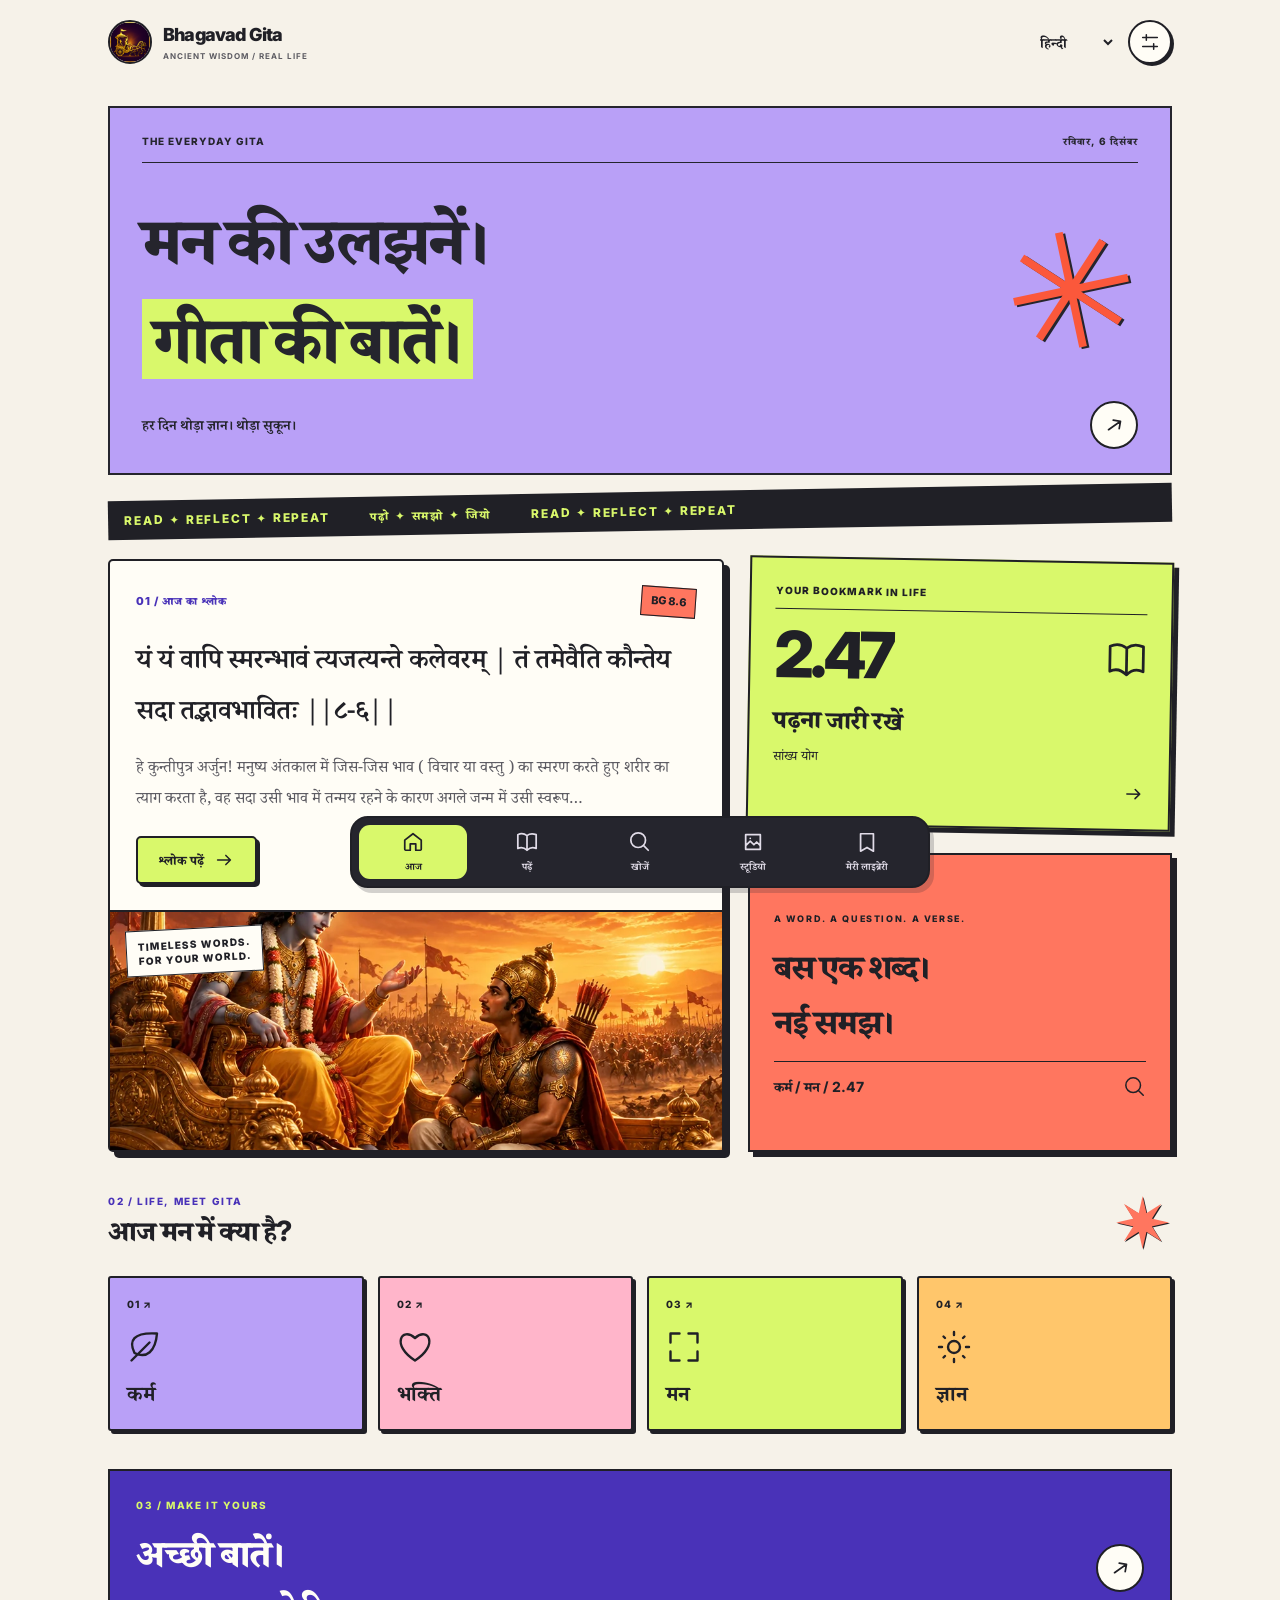
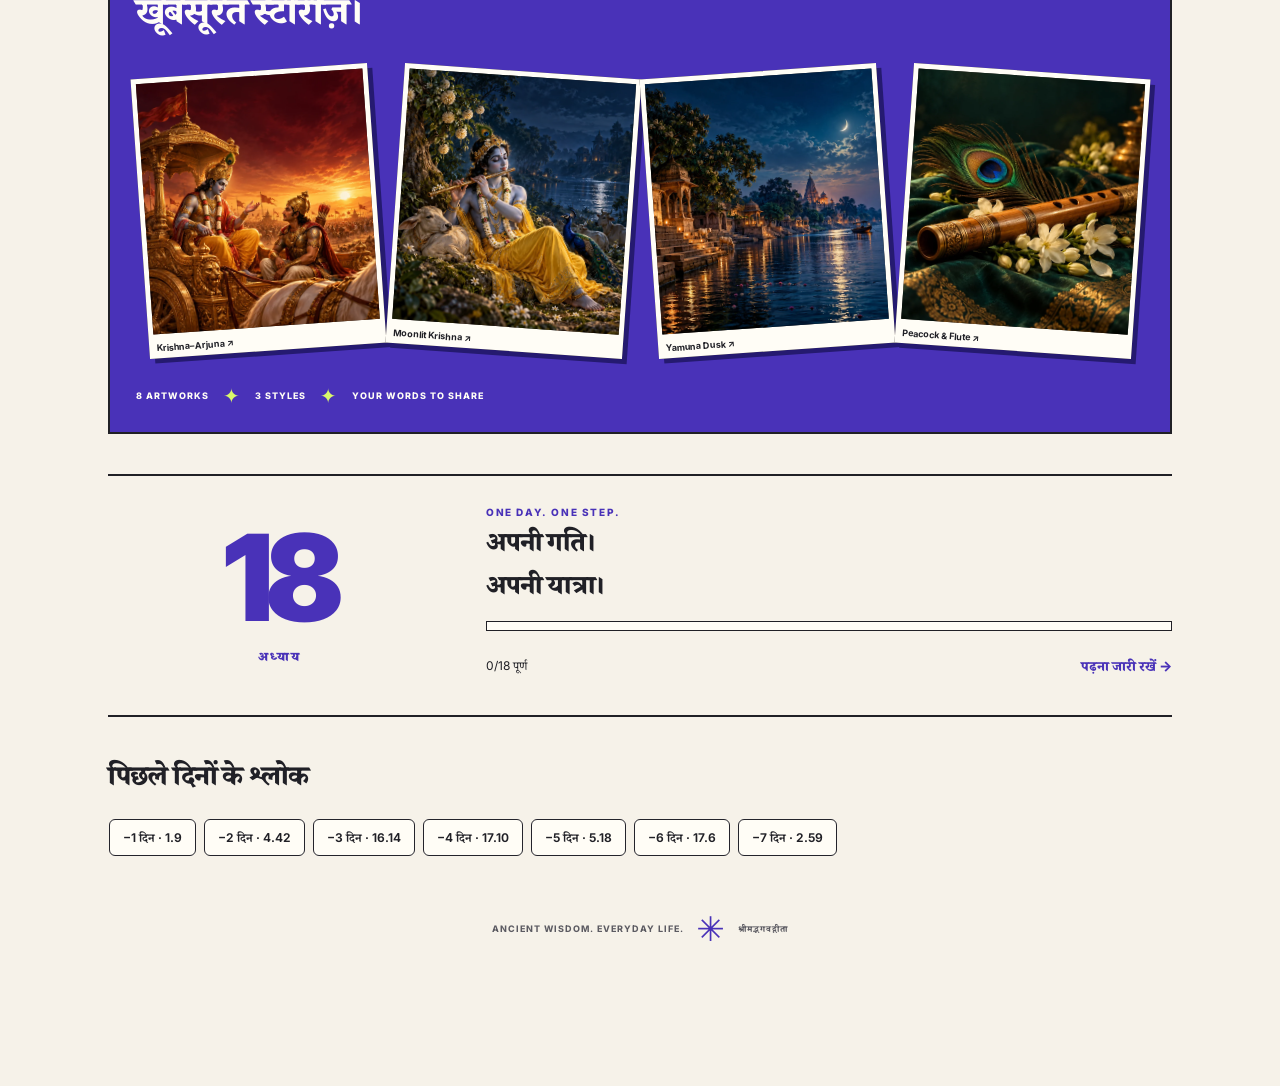
==== commit b0d5519e: "Replace restrained UI with a custom editorial maximalist design Recompose home with a bold Hindi cov" ====
--- a/index.html
+++ b/index.html
@@ -1,13 +1,23 @@
 <!doctype html>
-<html lang="hi"><head><meta charset="utf-8"><meta name="viewport" content="width=device-width,initial-scale=1,viewport-fit=cover"><meta name="theme-color" content="#faf7f2"><meta name="description" content="Read, discover and reflect on the Bhagavad Gita. Offline reading, multilingual verse search and devotional story cards."><title>Bhagavad Gita · Daily Wisdom</title><link rel="manifest" href="manifest.webmanifest"><link rel="icon" href="logo.png">
+<html lang="hi"><head><meta charset="utf-8"><meta name="viewport" content="width=device-width,initial-scale=1,viewport-fit=cover"><meta name="theme-color" content="#f6f2e9"><meta name="description" content="Read, discover and reflect on the Bhagavad Gita. Offline reading, multilingual verse search and devotional story cards."><title>Bhagavad Gita · Daily Wisdom</title><link rel="manifest" href="manifest.webmanifest"><link rel="icon" href="logo.png">
 <style>
 @font-face{font-family:Inter;src:url('assets/fonts/inter.ttf')}@font-face{font-family:Deva;src:url('assets/fonts/devanagari.ttf')}*{box-sizing:border-box} :root{--bg:#faf7f2;--surface:#fffdfa;--ink:#2c2725;--muted:#82766e;--line:#e9e0d7;--brand:#702b3d;--soft:#f2e6e7;--gold:#ac803d;--radius:22px;--font:19px;--leading:1.95}body.dark{--bg:#161918;--surface:#202523;--ink:#eee9df;--muted:#b3b9af;--line:#39413c;--brand:#e6b9a1;--soft:#323c35;--gold:#ddbd78}body{margin:0;background:var(--bg);color:var(--ink);font-family:Inter,Deva,system-ui,sans-serif;font-size:14px;line-height:1.6}button,input,textarea,select{font:inherit}button,a,input,textarea,select{-webkit-tap-highlight-color:transparent}button{cursor:pointer;color:inherit;border:0;background:transparent}button:disabled{opacity:.45;cursor:default}button:focus-visible,a:focus-visible,input:focus-visible,select:focus-visible,textarea:focus-visible{outline:3px solid var(--gold);outline-offset:3px}a{color:var(--brand)}svg{width:22px;height:22px;stroke:currentColor;fill:none;stroke-width:1.65;stroke-linecap:round;stroke-linejoin:round;vertical-align:middle;flex-shrink:0}h1,h2,h3,p{margin:0}h1{font-size:30px;line-height:1.35;letter-spacing:-1px}h2{font-size:21px;letter-spacing:-.45px}h3{font-size:16px}.muted{color:var(--muted)}.eyebrow{text-transform:uppercase;letter-spacing:2.2px;font-size:10px;font-weight:650;color:var(--gold)}.deva{font-family:Deva,serif}.row{display:flex;align-items:center;gap:12px}.between{justify-content:space-between}.stack{display:grid;gap:16px}.small{font-size:12px}.iconbtn{width:44px;height:44px;border:1px solid var(--line);border-radius:50%;display:inline-flex;align-items:center;justify-content:center;background:var(--surface)}.primary,.secondary{display:inline-flex;justify-content:center;align-items:center;gap:9px;min-height:46px;padding:11px 20px;border-radius:13px;font-weight:600;text-decoration:none}.primary{background:var(--brand);color:var(--bg)}.secondary{border:1px solid var(--line);background:var(--surface)}.textbtn{color:var(--brand);font-weight:600;padding:10px 0}.chip{display:inline-flex;align-items:center;gap:6px;padding:8px 13px;border-radius:99px;border:1px solid var(--line);background:var(--surface);white-space:nowrap;font-size:12px}.chip.active{background:var(--brand);color:var(--bg);border-color:var(--brand)}.card{background:var(--surface);border:1px solid var(--line);border-radius:var(--radius);padding:22px}.sectionhead{display:flex;align-items:center;justify-content:space-between;gap:12px;margin:26px 0 14px}.horizontal{display:flex;gap:8px;overflow-x:auto;padding:3px 1px 10px;scrollbar-width:none}.grid{display:grid;grid-template-columns:repeat(2,minmax(0,1fr));gap:14px}.appbar{max-width:1120px;margin:auto;padding:24px 28px 16px;display:flex;align-items:center;justify-content:space-between;gap:12px}.brandmark{display:flex;align-items:center;gap:11px}.brandmark img{width:42px;height:42px;object-fit:cover;border-radius:50%}.brandmark strong{font-size:18px;letter-spacing:-.6px}.brandmark small{display:block;font-size:9px;letter-spacing:2px;color:var(--muted)}.appbar select{border:0;background:transparent;color:var(--ink);max-width:95px;padding:8px}.appbar select option{background:var(--surface)}main{max-width:1064px;margin:auto;padding:12px 0 125px;min-height:80vh}.intro{margin:10px 0 25px}.intro p{margin-top:6px}.hero{position:relative;overflow:hidden;border-radius:28px;min-height:370px;background:#3c171e;color:#fff5df;display:flex;align-items:center}.hero img{position:absolute;right:0;bottom:0;width:52%;height:100%;object-fit:cover;object-position:50% 83%}.hero:after{content:'';position:absolute;inset:0;background:linear-gradient(90deg,#3c171e 30%,#3c171ed9 50%,transparent 100%)}.hero-inner{position:relative;z-index:1;padding:35px;width:68%}.hero .eyebrow{color:#e4bf7f}.hero h2{font-family:Deva,serif;font-size:27px;line-height:1.9;margin:15px 0 12px;font-weight:600}.hero p{color:#f0daca;font-family:Deva,serif;font-size:16px;line-height:1.9;max-width:470px}.hero .primary{margin-top:22px;background:#fff1d5;color:#50212a}.hero .chip{background:#ffffff12;border-color:#ffffff26;color:#f5dfb8}.quickcard{display:flex;align-items:center;gap:15px;text-align:left;width:100%;padding:19px}.quickicon{width:48px;height:48px;background:var(--soft);color:var(--brand);border-radius:15px;display:grid;place-items:center}.quickcard small{display:block;color:var(--muted);margin-top:3px}.quickcard>svg{margin-left:auto}.topicgrid{display:grid;grid-template-columns:repeat(4,1fr);gap:12px}.topic{min-height:105px;text-align:left;background:var(--surface);border:1px solid var(--line);border-radius:19px;padding:18px}.topic svg{color:var(--gold);margin-bottom:12px}.topic strong{display:block}.artstrip{display:grid;grid-template-columns:repeat(4,1fr);gap:14px}.arttile{padding:0;position:relative;height:200px;overflow:hidden;border-radius:18px;background:#332b28;text-align:left;color:white}.arttile img{width:100%;height:100%;object-fit:cover;object-position:bottom}.arttile span{position:absolute;inset:auto 0 0;padding:35px 12px 12px;background:linear-gradient(transparent,#000b);font-size:12px}.nav{position:fixed;z-index:30;bottom:0;left:0;right:0;background:var(--surface);border-top:1px solid var(--line);padding:8px 12px calc(8px + env(safe-area-inset-bottom));display:flex;justify-content:center;gap:20px}.nav button{min-width:85px;min-height:55px;display:flex;flex-direction:column;align-items:center;justify-content:center;gap:5px;color:var(--muted);font-size:10px;font-weight:550}.nav button.active{color:var(--brand)}.nav button.active svg{background:var(--soft);box-shadow:0 0 0 7px var(--soft);border-radius:8px}.chapter{display:flex;align-items:center;gap:17px;padding:20px;text-align:left}.chapter .number{background:var(--soft);color:var(--brand);width:44px;height:48px;border-radius:13px;display:grid;place-items:center;font-size:16px;font-weight:600;flex-shrink:0}.chapter small{display:block;color:var(--muted)}.chapter .arr{margin-left:auto;color:var(--muted)}.searchbox{display:flex;gap:12px;align-items:center;background:var(--surface);border:1px solid var(--line);border-radius:17px;padding:7px 14px}.searchbox input{width:100%;min-width:0;min-height:44px;border:0;background:transparent;outline:none;color:var(--ink);font-size:16px}.filters{display:flex;gap:10px;margin-top:12px}.filters select{min-width:0;max-width:50%;flex:1;padding:11px;background:var(--surface);border:1px solid var(--line);border-radius:12px;color:var(--ink)}.result{display:block;text-align:left;width:100%;margin:12px 0;padding:20px}.result .versepreview{font-family:Deva,serif;font-size:18px;line-height:1.85;margin:12px 0 8px}.result .meaningpreview{font-size:14px;line-height:1.8;color:var(--muted)}mark{background:#f0d899;color:#4c3416;border-radius:3px;padding:0 2px}.reader{max-width:760px;margin:auto}.readerhead{margin-bottom:22px}.reader-toolbar{display:flex;justify-content:center;gap:9px;flex-wrap:wrap;margin:20px 0}.reader .verse{font-family:Deva,serif;font-size:calc(var(--font) + 7px);line-height:var(--leading);color:var(--brand);white-space:pre-line;text-align:center;padding:30px 8px}.reader .translit{font-size:16px;font-style:italic;white-space:pre-line;text-align:center;color:var(--muted);line-height:1.9;padding:0 10px 25px}.readingtext{font-family:Deva,Inter,serif;font-size:var(--font);line-height:var(--leading);white-space:pre-line}.readinglabel{font-size:10px;letter-spacing:2px;text-transform:uppercase;color:var(--gold);margin:8px 0 15px}.reader details summary{cursor:pointer;font-weight:600;padding:16px 0}.reader details .readingtext{font-size:calc(var(--font) - 1px)}.reader textarea{width:100%;min-height:110px;resize:vertical;border:1px solid var(--line);border-radius:15px;background:var(--bg);color:var(--ink);padding:15px}.divider{border:0;border-top:1px solid var(--line);margin:24px 0}.notice{background:var(--soft);border-radius:13px;padding:13px 16px;font-size:12px;color:var(--ink)}.empty{text-align:center;padding:55px 20px;color:var(--muted)}.empty svg{width:40px;height:40px;margin-bottom:16px;color:var(--gold)}.empty h2{color:var(--ink);margin-bottom:8px}.tabrow{display:flex;gap:8px;flex-wrap:wrap}.stats{display:flex;gap:20px;padding:20px 0}.stats strong{display:block;font-size:26px;color:var(--brand)}.studio{display:grid;grid-template-columns:minmax(0,1fr) minmax(0,1fr);gap:26px;align-items:start}.canvaswrap{position:sticky;top:20px;text-align:center;background:#ece5dc;border-radius:24px;padding:16px;min-height:280px}.canvaswrap canvas{display:block;max-width:100%;max-height:68vh;width:auto;height:auto;margin:auto;box-shadow:0 12px 30px #0002;border-radius:3px}.canvaswrap .row{justify-content:center;margin-top:12px;color:#534638}.studio-options{min-width:0}.thumbgrid{display:grid;grid-template-columns:repeat(4,minmax(0,1fr));gap:9px}.thumb{padding:0;border:2px solid transparent;border-radius:12px;overflow:hidden;aspect-ratio:.68;position:relative;background:#332722}.thumb img{width:100%;height:100%;object-fit:cover;object-position:bottom}.thumb.active{border-color:var(--gold);box-shadow:0 0 0 2px var(--bg),0 0 0 3px var(--gold)}.thumb span{font-size:9px;color:#fff;position:absolute;bottom:0;left:0;right:0;background:#0009;padding:5px 2px}.optionrow{display:flex;justify-content:space-between;align-items:center;gap:10px;padding:13px 0;border-bottom:1px solid var(--line)}input[type=checkbox]{accent-color:var(--brand);width:20px;height:20px}input[type=range]{accent-color:var(--brand);max-width:160px}.studio-actions{display:grid;grid-template-columns:1fr 1fr;gap:10px;margin-top:18px}.studio-options select{max-width:100%;padding:10px;background:var(--surface);border:1px solid var(--line);border-radius:10px;color:var(--ink)}.loading{padding:70px 20px;text-align:center}.spinner{width:26px;height:26px;border:2px solid var(--line);border-top-color:var(--brand);border-radius:50%;animation:spin 1s linear infinite;margin:0 auto 15px}@keyframes spin{to{transform:rotate(360deg)}}#toast{position:fixed;z-index:100;bottom:105px;left:50%;transform:translateX(-50%);background:#302a26;color:#fff;padding:13px 22px;border-radius:13px;max-width:90vw;box-shadow:0 8px 35px #0003;font-size:13px;display:none}dialog{border:1px solid var(--line);border-radius:24px;padding:26px;background:var(--surface);color:var(--ink);width:min(94vw,500px);max-height:85vh;overflow:auto}dialog::backdrop{background:#18120e88;backdrop-filter:blur(3px)}dialog h2{margin-bottom:20px}dialog .close{float:right}dialog input:not([type=checkbox]):not([type=range]),dialog select{width:100%;padding:12px;margin:6px 0 15px;border:1px solid var(--line);border-radius:10px;background:var(--bg);color:var(--ink)}.settingslinks{display:flex;gap:15px;flex-wrap:wrap;margin-top:18px;font-size:12px}.focus .appbar,.focus .nav{display:none}.focus main{padding-top:24px}.focus .reader{max-width:760px}.planprogress{height:6px;background:var(--line);border-radius:5px;margin:14px 0;overflow:hidden}.planprogress span{display:block;height:100%;background:var(--gold)}.footer{color:var(--muted);font-size:11px;text-align:center;padding:36px 0 0;letter-spacing:.5px}
 @media(min-width:1200px){main{padding-top:22px}.hero{min-height:400px}.hero-inner{width:64%}.hero h2{font-size:31px}.desktopcols{display:grid;grid-template-columns:1.6fr 1fr;gap:24px}.desktopcols .sectionhead{margin-top:0}}
 @media(max-width:1120px){main{margin:0 26px}.appbar{padding-left:26px;padding-right:26px}}
 @media(max-width:640px){.appbar{padding:18px 20px 10px}.brandmark strong{font-size:17px}main{margin:0 20px;padding-top:8px}.intro{margin:9px 0 21px}h1{font-size:26px}.hero{min-height:470px;align-items:flex-start}.hero img{width:100%;height:100%;object-position:50% 65%}.hero:after{background:linear-gradient(#36161beb 0%,#36161bc9 39%,#36161b12 76%,#36161b88)}.hero-inner{width:100%;padding:25px}.hero h2{font-size:22px;line-height:1.85;margin:14px 0 9px}.hero p{font-size:14px;line-height:1.8;max-width:100%}.hero .primary{min-height:42px;font-size:12px;margin-top:16px}.hero .chip{font-size:10px}.grid{gap:10px}.quickcard{padding:14px;gap:10px}.quickcard .quickicon{width:38px;height:42px;flex-shrink:0}.quickcard h3{font-size:13px}.quickcard small{font-size:10px}.quickcard>svg{display:none}.topicgrid{grid-template-columns:repeat(4,minmax(0,1fr));gap:7px}.topic{min-height:97px;padding:12px 8px;font-size:10px;border-radius:14px}.topic svg{width:20px}.artstrip{grid-template-columns:repeat(4,minmax(0,1fr));gap:8px}.arttile{height:145px;border-radius:13px}.arttile span{font-size:9px;padding:25px 7px 9px}.nav{gap:0;justify-content:space-around;padding-left:5px;padding-right:5px}.nav button{min-width:0;flex:1;font-size:9px}.sectionhead h2{font-size:19px}.sectionhead{margin-top:24px}.chaptergrid{grid-template-columns:1fr}.chapter{padding:17px}.card{padding:18px}.studio{display:flex;flex-direction:column;gap:20px}.canvaswrap{position:relative;top:auto;width:100%;padding:13px}.canvaswrap canvas{max-height:56vh}.studio-options{width:100%}.studio-actions{position:sticky;bottom:85px;padding:10px;background:var(--surface);border:1px solid var(--line);border-radius:15px;z-index:5}.reader .verse{padding:22px 0;font-size:calc(var(--font) + 5px)}.reader .card{padding:20px}.reader-toolbar{gap:7px}.reader-toolbar .chip{font-size:11px}.readerhead .muted{font-size:11px}.filters{flex-wrap:wrap}.filters select{font-size:12px}.thumbgrid{grid-template-columns:repeat(4,minmax(0,1fr))}.footer{padding-bottom:12px}}
 @media(prefers-reduced-motion:reduce){*{animation:none!important;scroll-behavior:auto!important}}@media(max-width:360px){main{margin:0 12px}.appbar{padding-left:12px;padding-right:12px}.brandmark small{font-size:8px}.topicgrid{grid-template-columns:repeat(2,1fr)}.hero-inner{padding:20px}.grid{grid-template-columns:1fr}}
+/* Bespoke editorial system: ink borders, print colours and spacious reading. */
+:root{--bg:#f6f2e9;--surface:#fffdf6;--ink:#202026;--muted:#5c5b62;--line:#24242c;--brand:#4932b8;--soft:#e8e0fb;--gold:#4932b8;--radius:4px}
+body.dark{--bg:#171823;--surface:#22232f;--ink:#f4f0e8;--muted:#c0becb;--line:#9993ad;--brand:#ccbcff;--soft:#343045;--gold:#d5c5ff}
+body{background-image:radial-gradient(#62596619 .7px,transparent .7px);background-size:8px 8px}h1,h2,h3{font-weight:800}h1{letter-spacing:-1.6px}.appbar{padding-top:20px;padding-bottom:20px}.brandmark{text-align:left;padding:0}.brandmark img{border:2px solid var(--ink);width:44px;height:44px}.brandmark strong{font-weight:850;letter-spacing:-.8px}.brandmark small{letter-spacing:1px;font-size:8px;font-weight:700}.appbar .iconbtn{border:2px solid var(--ink);box-shadow:2px 2px 0 var(--ink)}.appbar select{font-weight:700}.primary,.secondary{border:2px solid var(--ink);border-radius:5px;box-shadow:3px 3px 0 var(--ink);font-weight:750}.primary{background:#d9f86b;color:#202026}.secondary{background:var(--surface)}.primary:active,.secondary:active{transform:translate(2px,2px);box-shadow:1px 1px 0 var(--ink)}.iconbtn{border-radius:50%;border-color:var(--line)}.chip{border-radius:6px;border-width:1.5px;font-weight:650}.chip.active{background:#d9f86b;color:#202026;border-color:#202026;box-shadow:2px 2px 0 #202026}.eyebrow{font-weight:800;letter-spacing:1.6px}.card{border-radius:6px;border-width:1.5px}.intro{border-bottom:2px solid var(--line);padding:10px 0 24px;margin-bottom:24px}.intro h1{font-size:44px;margin-top:8px}.intro .muted{font-size:14px;max-width:620px}.sectionhead h2{font-size:28px;line-height:1.6;letter-spacing:-.8px}.sectionhead{margin:36px 0 18px}.textbtn{font-weight:800}.nav{left:50%;right:auto;transform:translateX(-50%);bottom:max(12px,env(safe-area-inset-bottom));width:min(580px,calc(100% - 24px));gap:5px;border:2px solid #202026;border-radius:18px;padding:7px;background:#25252d;box-shadow:4px 5px 0 #25252d33}.nav button{color:#e1dce8;min-height:54px;min-width:0;flex:1;font-weight:650}.nav button.active{background:#d9f86b;color:#202026;border-radius:11px}.nav button.active svg{background:transparent;box-shadow:none}.nav svg{stroke-width:1.9}main{padding-bottom:130px}.daily-cover{padding:25px 32px 24px;background:#b9a0f7;border:2px solid #25252d;position:relative;color:#25252d;overflow:hidden}.edition-line{display:flex;justify-content:space-between;gap:15px;border-bottom:1.5px solid #25252d;padding-bottom:13px;font-size:10px;font-weight:800;letter-spacing:1px}.cover-title{display:flex;align-items:center;justify-content:space-between;gap:10px;padding:28px 0 12px}.cover-title h1{font-family:Inter,Deva,sans-serif;font-size:clamp(36px,5.4vw,66px);line-height:1.5;letter-spacing:-2px}.cover-title em{font-style:normal;background:#d9f86b;padding:0 12px;box-decoration-break:clone;-webkit-box-decoration-break:clone}.cover-flower{font-size:160px;line-height:1;transform:rotate(-12deg);color:#fb583b;text-shadow:2px 2px #25252d;flex-shrink:0}.cover-bottom{display:flex;justify-content:space-between;align-items:center;gap:10px;font-weight:650}.round-arrow{width:48px;height:48px;display:grid;place-items:center;border:2px solid #202026;border-radius:50%;background:#fffdf6;color:#202026;flex-shrink:0}.round-arrow svg{width:25px;height:25px;transform:rotate(-35deg)}.ticker{display:flex;gap:40px;white-space:nowrap;overflow:hidden;background:#202026;color:#d9f86b;padding:10px 16px;font-size:12px;font-weight:800;letter-spacing:1.8px;transform:rotate(-1deg);margin:17px 0 28px}.home-editorial{display:grid;grid-template-columns:1.45fr 1fr;gap:24px}.hero{display:flex;flex-direction:column;border:2px solid var(--ink);border-radius:5px;min-height:0;background:var(--surface);color:var(--ink);overflow:visible;box-shadow:6px 6px 0 var(--ink);align-items:stretch}.hero:after{display:none}.hero-inner{padding:26px;width:100%!important}.daily-label{font-size:11px;letter-spacing:1px;font-weight:850;color:var(--brand)}.verse-ticket{background:#ff765f;color:#202026;border:1.5px solid #202026;padding:5px 9px;font-size:11px;font-weight:800;transform:rotate(4deg);white-space:nowrap}.hero h2{font-family:Deva,serif;font-size:27px;line-height:1.9;color:var(--ink);margin:22px 0 14px}.hero p{font-size:16px;line-height:1.9;color:var(--muted);max-width:none}.hero .primary{background:#d9f86b;color:#202026;min-height:46px;font-size:13px;margin:20px 0 0}.hero-art{position:relative;min-height:240px;overflow:hidden;border-top:2px solid var(--ink);margin-top:auto;background:#351319}.hero .hero-art img{position:absolute;width:100%;height:100%;inset:0;object-fit:cover;object-position:center 82%}.art-caption{position:absolute;left:16px;top:16px;background:#fffdf6;color:#202026;padding:8px 11px;font-weight:850;font-size:10px;line-height:1.4;letter-spacing:1px;border:1.5px solid #202026;transform:rotate(-3deg)}.daily-side{display:flex;flex-direction:column;gap:24px}.resume-note{background:#d9f86b;border:2px solid #202026;box-shadow:5px 5px 0 #202026;padding:24px;position:relative;display:block;width:100%;text-align:left;color:#202026;transform:rotate(1deg)}.note-tab{font-size:10px;letter-spacing:1px;font-weight:850;border-bottom:1px solid #202026;display:block;padding-bottom:10px}.resume-number{font-size:64px;font-weight:850;letter-spacing:-4px;line-height:1.4}.resume-note .row svg{width:40px;height:40px}.resume-note h2{font-size:25px}.resume-note p{font-size:13px;margin-top:6px}.resume-arrow{display:flex;justify-content:flex-end;margin-top:12px}.search-poster{padding:24px;background:#ff765f;color:#202026;text-align:left;border:2px solid #202026;flex:1;box-shadow:5px 5px 0 #202026}.search-poster .eyebrow{color:#202026;font-size:9px}.search-poster h2{font-size:34px;line-height:1.6;letter-spacing:-1px;margin:12px 0}.search-sample{display:flex;justify-content:space-between;align-items:center;border-top:1.5px solid #202026;padding-top:14px;font-weight:750;font-size:14px}.scribble-star{font-size:70px;line-height:1;color:#ff765f;text-shadow:1px 1px #202026}.topicgrid{gap:14px}.topic{border:2px solid #202026;border-radius:3px;min-height:155px;padding:17px;color:#202026;background:#b9a0f7;box-shadow:3px 3px 0 #202026;position:relative}.topic:nth-child(2){background:#ffb5ca}.topic:nth-child(3){background:#d9f86b}.topic:nth-child(4){background:#ffc66b}.topic-index{display:block;font-size:10px;font-weight:800;letter-spacing:1px}.topic svg{display:block;width:36px;height:36px;margin:17px 0 12px;color:#202026;stroke-width:1.6}.topic strong{font-size:21px}.studio-poster{background:#4932b8;color:#fffdf6;border:2px solid #202026;padding:26px 26px 20px;margin-top:38px;overflow:hidden}.studio-poster .sectionhead{margin:0 0 25px}.studio-poster .eyebrow{color:#d9f86b;margin-bottom:12px}.studio-poster h2{font-size:38px;line-height:1.5;color:#fffdf6}.artstrip{gap:18px;padding:7px 4px 17px;grid-template-columns:repeat(4,minmax(0,1fr))}.arttile{height:230px;border:5px solid #fffdf6;border-bottom-width:24px;border-radius:0;box-shadow:5px 5px 0 #251a70;overflow:visible;transform:rotate(-4deg)}.arttile:nth-child(even){transform:rotate(4deg)}.arttile img{object-fit:cover}.arttile span{inset:auto 0 -24px;padding:3px 2px;color:#202026;background:none;font-size:9px;font-weight:700;white-space:nowrap;overflow:hidden;text-overflow:ellipsis}.studio-foot{font-size:9px;font-weight:800;letter-spacing:1px;margin-top:12px;display:flex;gap:14px;align-items:center}.studio-foot span{color:#d9f86b;font-size:20px}.journey{display:grid;grid-template-columns:1fr 2fr;gap:35px;border-top:2px solid var(--ink);border-bottom:2px solid var(--ink);padding:28px 0;margin-top:40px;align-items:center}.journey-number{font-size:120px;font-weight:900;line-height:.9;letter-spacing:-8px;color:var(--brand);text-align:center}.journey-number span{display:block;font-size:13px;letter-spacing:2px;margin-top:15px;line-height:1.5}.journey h2{font-size:27px;line-height:1.6}.planprogress{height:10px;border:1.5px solid var(--ink);background:var(--surface);border-radius:0}.planprogress span{background:#b9a0f7}.footer{font-size:9px;font-weight:750;letter-spacing:1px;color:var(--muted);display:flex;justify-content:center;align-items:center;gap:12px;flex-wrap:wrap}.footer span{font-size:34px;color:var(--brand)}
+/* Each task has its own composition, not a wall of identical cards. */
+.chaptergrid{gap:0;border-top:2px solid var(--ink)}.chapter{border:0;border-bottom:1.5px solid var(--line);border-radius:0;padding:22px 14px;background:transparent;gap:24px}.chapter .number{font-size:32px;font-weight:850;background:none;color:var(--brand);width:55px;height:55px;letter-spacing:-2px}.chapter:nth-child(4n+1) .number{background:#d9f86b;color:#202026;transform:rotate(-5deg);border:1.5px solid #202026;border-radius:2px}.chapter:nth-child(4n+2) .number{color:#c33d25}.chapter h3{font-size:17px}.chapter .arr{color:var(--ink)}.searchbox{border:2px solid var(--ink);border-radius:5px;box-shadow:5px 5px 0 #b9a0f7;min-height:64px}.searchbox>svg{color:var(--brand)}.searchbox .iconbtn{border:0}.filters select{border-radius:3px;border-width:1.5px}.result{box-shadow:3px 3px 0 var(--line);margin:16px 0;border-radius:3px}.result .eyebrow{letter-spacing:.6px}.result .meaningpreview{color:var(--muted);font-size:15px}.result .versepreview{font-size:20px;line-height:1.95}.stats{border:2px solid var(--ink);background:#b9a0f7;color:#202026;justify-content:space-around;padding:20px;margin-bottom:24px;box-shadow:5px 5px 0 var(--ink)}.stats strong{font-size:38px;color:#202026;font-weight:850}.stats .muted{color:#34303c}.canvaswrap{border:2px solid var(--ink);border-radius:5px;background:#d6cbef;box-shadow:5px 5px 0 var(--ink)}.studio-options h3{font-size:17px}.thumb{border-radius:4px}.thumb.active{border-color:var(--brand);outline:2px solid var(--brand);outline-offset:3px;box-shadow:none}.studio-actions{position:static;border:0;padding:0;background:transparent}.optionrow{padding:17px 0}.notice{border-radius:3px;border-left:4px solid var(--brand)}dialog{border:2px solid var(--ink);border-radius:8px;box-shadow:7px 7px 0 #202026}.readinglabel{font-size:11px;letter-spacing:1.3px;font-weight:800}.reader .card{background:var(--surface);border:1px solid #a7a09b;border-radius:8px;box-shadow:none;padding:30px}.reader .verse{color:var(--ink);line-height:var(--leading);font-size:calc(var(--font) + 7px)}.reader .translit{color:var(--muted)}.reader .readingtext{color:var(--ink)}.reader .divider{border-color:#bfb7af}.reader-toolbar .chip{background:var(--surface);color:var(--ink);box-shadow:none}.readerhead{padding-top:8px}.reader textarea{border-radius:5px}.focus{background:var(--bg);background-image:none}body[data-screen=reader]{background-image:none}.focus .reader .card{border:none}.focus .reader .verse{padding-top:40px}.dark .hero{box-shadow:5px 5px 0 #9993ad}.dark .reader .card{border-color:#595362}.dark .chapter:nth-child(4n+2) .number{color:#ff9f86}.dark mark{background:#d9f86b;color:#202026}
+@media(min-width:700px){.chapter:nth-child(odd){border-right:1px solid var(--line)}body[data-screen=search] main,body[data-screen=library] main{max-width:850px}.studio-poster .arttile{height:280px}}
+@media(max-width:640px){.appbar{padding:16px 18px 20px}.brandmark strong{font-size:16px}.brandmark small{font-size:6.8px}.brandmark{gap:8px}.brandmark img{width:36px;height:36px}.appbar .row{gap:8px}.appbar select{max-width:75px;font-size:12px;padding:5px}.appbar .iconbtn{width:36px;height:36px}.daily-cover{padding:16px 18px}.edition-line{font-size:7px;letter-spacing:.6px;gap:7px}.cover-title{padding:23px 0 15px}.cover-title h1{font-size:33px;letter-spacing:-1.3px;line-height:1.65;position:relative;z-index:1}.cover-title em{padding:0 7px}.cover-flower{font-size:84px;position:absolute;right:-14px;top:74px;opacity:.85}.cover-bottom p{font-size:12px}.round-arrow{width:39px;height:39px}.ticker{font-size:9px;padding:9px 10px;gap:26px;margin:15px 0 23px}.home-editorial{display:flex;flex-direction:column;gap:26px}.hero-inner{padding:22px}.hero h2{font-size:23px;line-height:1.95;margin-top:20px}.hero p{font-size:15px;line-height:1.95}.hero-art{min-height:205px}.daily-side{display:grid;grid-template-columns:1fr 1fr;gap:14px}.resume-note,.search-poster{padding:15px;box-shadow:3px 3px 0 #202026}.note-tab{font-size:7px;letter-spacing:.4px;line-height:1.7}.resume-number{font-size:43px;letter-spacing:-2px}.resume-note .row svg{width:26px;height:26px}.resume-note h2{font-size:17px;line-height:1.7}.resume-note p{font-size:10px}.search-poster .eyebrow{font-size:7px;letter-spacing:.4px}.search-poster h2{font-size:22px;line-height:1.7;margin:15px 0}.search-sample{font-size:10px;gap:5px}.search-sample svg{width:18px}.sectionhead h2{font-size:23px}.sectionhead .eyebrow{font-size:9px}.scribble-star{font-size:54px}.topicgrid{grid-template-columns:repeat(4,minmax(0,1fr));gap:9px}.topic{padding:10px;min-height:122px}.topic-index{font-size:8px}.topic svg{width:29px;height:29px;margin:14px 0 10px}.topic strong{font-size:16px}.studio-poster{padding:22px 18px 16px}.studio-poster h2{font-size:29px;line-height:1.6}.artstrip{grid-template-columns:repeat(2,minmax(0,1fr));gap:22px 16px;padding:5px 6px 17px}.arttile{height:193px;border-width:4px;border-bottom-width:25px}.arttile span{font-size:9px;padding:4px 1px}.studio-foot{font-size:7px;gap:7px;letter-spacing:.35px}.studio-foot span{font-size:13px}.journey{gap:17px;grid-template-columns:1fr 1.7fr;padding:25px 0}.journey-number{font-size:87px;letter-spacing:-6px}.journey-number span{font-size:10px;letter-spacing:1px}.journey h2{font-size:23px}.journey .eyebrow{font-size:8px}.journey .small{font-size:10px}.journey .textbtn{font-size:11px}.intro h1{font-size:34px;line-height:1.5}.intro .muted{font-size:13px}.reader .card{padding:23px}.reader .verse{font-size:calc(var(--font) + 5px)}.reader .readingtext{line-height:var(--leading)}.nav button{font-size:9px}.canvaswrap{padding:14px}.studio-options{padding-top:8px}.stats strong{font-size:32px}.chaptergrid{grid-template-columns:1fr}.chapter{padding:20px 6px}.chapter .number{font-size:31px;width:48px;height:50px}.chapter h3{font-size:16px}}
+@media(max-width:360px){.appbar{padding-left:12px;padding-right:12px}.brandmark small{font-size:6px}.brandmark strong{font-size:14px}.appbar .row{gap:5px}.cover-title h1{font-size:29px}.cover-flower{right:-24px}.daily-cover{padding:15px}.cover-bottom p{font-size:11px}.hero-inner{padding:18px}.hero h2{font-size:21px}.topicgrid{gap:7px}.topic{padding:8px}.topic strong{font-size:14px}.studio-poster{padding:18px 15px}.arttile{height:168px}.journey h2{font-size:21px}.resume-note,.search-poster{padding:12px}.resume-note h2{font-size:15px}.search-poster h2{font-size:20px}}
+
 </style></head><body>
-<header class="appbar"><button class="brandmark" onclick="go('home')" aria-label="Home"><img src="logo.png" alt=""><span><strong>Bhagavad Gita</strong><small>WISDOM FOR EVERY DAY</small></span></button><div class="row"><select id="language" aria-label="Language" onchange="setLanguage(this.value)"><option value="hindi">हिन्दी</option><option value="english">English</option><option value="marathi">मराठी</option></select><button class="iconbtn" onclick="settings()" aria-label="Settings" id="settingsButton"></button></div></header>
+<header class="appbar"><button class="brandmark" onclick="go('home')" aria-label="Home"><img src="logo.png" alt=""><span><strong>Bhagavad Gita</strong><small>ANCIENT WISDOM / REAL LIFE</small></span></button><div class="row"><select id="language" aria-label="Language" onchange="setLanguage(this.value)"><option value="hindi">हिन्दी</option><option value="english">English</option><option value="marathi">मराठी</option></select><button class="iconbtn" onclick="settings()" aria-label="Settings" id="settingsButton"></button></div></header>
 <main id="main"><div class="loading"><div class="spinner"></div>Opening your Gita…</div></main><nav class="nav" id="nav" aria-label="Main navigation"></nav><div id="toast" role="status" aria-live="polite"></div><dialog id="dialog" aria-labelledby="dialogTitle"></dialog><input type="file" id="restoreFile" accept="application/json" hidden>
 <script>
 'use strict';
@@ -38,8 +48,21 @@
 function toast(msg){$('toast').textContent=msg;$('toast').style.display='block';clearTimeout(toast.timer);toast.timer=setTimeout(()=>$('toast').style.display='none',3500)}
 function nav(){let active=route.page==='reader'?'read':route.page;$('nav').innerHTML=['home','read','search','studio','library'].map(p=>`<button class="${active===p?'active':''}" aria-current="${active===p?'page':'false'}" onclick="go('${p}')">${icon(p==='read'?'book':p)}<span>${t(p)}</span></button>`).join('')}
 function go(page,id,replace=false){stopAudio();route={page,id};if(!replace)history.pushState(route,'',page==='reader'?`#verse/${id}`:`#${page}`);render();window.scrollTo(0,0)}
-function render(){nav();$('language').value=lang;document.documentElement.lang={hindi:'hi',english:'en',marathi:'mr'}[lang];if(!data.length)return;({home:home,read:chapters,search:searchPage,reader:reader,studio:studio,library:library}[route.page]||home)()}
-function home(){let v=dailyVerse(),last=byId.get(profile.last)||v;let d=new Intl.DateTimeFormat(lang==='english'?'en-IN':'hi-IN',{timeZone:'Asia/Kolkata',weekday:'long',day:'numeric',month:'long'}).format(new Date());$('main').innerHTML=`<div class="intro"><p class="eyebrow">${esc(d)}</p><h1>${t('greeting')} <span style="color:var(--gold)">✦</span></h1><p class="muted">${t('intro')}</p></div><section class="hero"><img src="assets/art/chariot.webp" alt="Krishna teaching Arjuna on the chariot"><div class="hero-inner"><div class="row between"><span class="eyebrow">${t('today')}</span><span class="chip">BG ${v.verse_id}</span></div><h2>${esc(excerpt(v.sanskrit.replace(/\n/g,' '),125))}</h2><p>${esc(excerpt(v[lang],175))}</p><button class="primary" onclick="openVerse('${v.verse_id}')">${t('open')} ${icon('arrow')}</button></div></section><div class="grid" style="margin-top:16px"><button class="card quickcard" onclick="openVerse('${last.verse_id}')"><span class="quickicon">${icon('book')}</span><span><h3>${t('continue')}</h3><small>${chapterName(last.chapter)} · ${last.verse_id}</small></span>${icon('arrow')}</button><button class="card quickcard" onclick="go('search')"><span class="quickicon">${icon('search')}</span><span><h3>${t('searchtitle')}</h3><small>2.47 · कर्म · devotion</small></span>${icon('arrow')}</button></div><div class="sectionhead"><h2>${t('topics')}</h2><button class="textbtn small" onclick="go('search')">${t('all')} →</button></div><div class="topicgrid">${[['leaf','कर्म','Duty','कर्म'],['heart','भक्ति','Devotion','भक्ति'],['focus','मन','Mind','मन'],['sun','ज्ञान','Wisdom','ज्ञान']].map(([i,hi,en,q])=>`<button class="topic" onclick="topicSearch('${q}')">${icon(i)}<strong>${lang==='english'?en:hi}</strong></button>`).join('')}</div><div class="sectionhead"><h2>${t('create')}</h2><button class="textbtn small" onclick="go('studio')">${t('all')} →</button></div><div class="artstrip">${art.slice(0,4).map((a,i)=>`<button class="arttile" onclick="chooseArtHome(${i})"><img loading="lazy" src="${a.src}" alt="${a.name}"><span>${a.name}</span></button>`).join('')}</div><div class="sectionhead"><h2>${t('plan')}</h2><span class="small muted">${profile.plan.length}/18</span></div><section class="card"><div class="row between"><div><h3>${lang==='english'?'A chapter at a time.': 'एक अध्याय, एक कदम।'}</h3><p class="muted small">${lang==='english'?'Read at your pace. Keep your progress.':'अपनी गति से पढ़ें। अपनी यात्रा सहेजें।'}</p></div><span class="quickicon">${icon('book')}</span></div><div class="planprogress"><span style="width:${profile.plan.length/18*100}%"></span></div><button class="textbtn" onclick="startPlan()">${t('continue')} →</button></section><div class="sectionhead"><h2>${lang==='english'?'Recent daily verses':'पिछले दिनों के श्लोक'}</h2></div><div class="horizontal">${[1,2,3,4,5,6,7].map(i=>`<button class="chip" onclick="openVerse('${dailyVerse(-i).verse_id}')">−${i} ${lang==='english'?'day':'दिन'} · ${dailyVerse(-i).verse_id}</button>`).join('')}</div><p class="footer">श्रीमद्भगवद्गीता · Read. Reflect. Live.</p>`}
+function render(){document.body.dataset.screen=route.page;nav();$('language').value=lang;document.documentElement.lang={hindi:'hi',english:'en',marathi:'mr'}[lang];if(!data.length)return;({home:home,read:chapters,search:searchPage,reader:reader,studio:studio,library:library}[route.page]||home)()}
+function home(){let v=dailyVerse(),last=byId.get(profile.last)||v;let en=lang==='english';let d=new Intl.DateTimeFormat(en?'en-IN':'hi-IN',{timeZone:'Asia/Kolkata',weekday:'long',day:'numeric',month:'long'}).format(new Date());$('main').innerHTML=`
+<section class="daily-cover" aria-label="Welcome">
+ <div class="edition-line"><span>THE EVERYDAY GITA</span><span>${esc(d)}</span></div>
+ <div class="cover-title"><h1>${en?'Ancient wisdom.<br><em>Real life.</em>':'मन की उलझनें।<br><em>गीता की बातें।</em>'}</h1><span class="cover-flower" aria-hidden="true">✳</span></div>
+ <div class="cover-bottom"><p>${en?'A little clarity. Every single day.':'हर दिन थोड़ा ज्ञान। थोड़ा सुकून।'}</p><button onclick="go('search')" class="round-arrow" aria-label="Search the Gita">${icon('arrow')}</button></div>
+</section>
+<div class="ticker" aria-hidden="true"><span>READ ✦ REFLECT ✦ REPEAT</span><span>पढ़ो ✦ समझो ✦ जियो</span><span>READ ✦ REFLECT ✦ REPEAT</span></div>
+<div class="home-editorial"><section class="hero"><div class="hero-inner"><div class="row between"><span class="daily-label">01 / ${t('today')}</span><span class="verse-ticket">BG ${v.verse_id}</span></div><h2>${esc(excerpt(v.sanskrit.replace(/\n/g,' '),125))}</h2><p>${esc(excerpt(v[lang],175))}</p><button class="primary" onclick="openVerse('${v.verse_id}')">${t('open')} ${icon('arrow')}</button></div><div class="hero-art"><img src="assets/art/chariot.webp" alt="Krishna teaching Arjuna on the chariot"><span class="art-caption">TIMELESS WORDS.<br>FOR YOUR WORLD.</span></div></section>
+<aside class="daily-side"><button class="resume-note" onclick="openVerse('${last.verse_id}')"><span class="note-tab">YOUR BOOKMARK IN LIFE</span><div class="row between"><span class="resume-number">${last.verse_id}</span>${icon('book')}</div><h2>${t('continue')}</h2><p>${esc(chapterName(last.chapter))}</p><span class="resume-arrow">${icon('arrow')}</span></button><button class="search-poster" onclick="go('search')"><span class="eyebrow">A WORD. A QUESTION. A VERSE.</span><h2>${en?'Find your<br>“aha!”':'बस एक शब्द।<br>नई समझ।'}</h2><span class="search-sample">कर्म / मन / 2.47 ${icon('search')}</span></button></aside></div>
+<section class="topics-section"><div class="sectionhead"><div><p class="eyebrow">02 / LIFE, MEET GITA</p><h2>${en?'What’s on your mind?':'आज मन में क्या है?'}</h2></div><span class="scribble-star" aria-hidden="true">✷</span></div><div class="topicgrid">${[['leaf','कर्म','Duty','कर्म','01'],['heart','भक्ति','Devotion','भक्ति','02'],['focus','मन','Mind','मन','03'],['sun','ज्ञान','Wisdom','ज्ञान','04']].map(([i,hi,en,q,n])=>`<button class="topic" onclick="topicSearch('${q}')"><span class="topic-index">${n} ↗</span>${icon(i)}<strong>${lang==='english'?en:hi}</strong></button>`).join('')}</div></section>
+<section class="studio-poster"><div class="sectionhead"><div><p class="eyebrow">03 / MAKE IT YOURS</p><h2>${en?'Good words.<br>Great stories.':'अच्छी बातें।<br>खूबसूरत स्टोरीज़।'}</h2></div><button class="round-arrow" onclick="go('studio')" aria-label="Open card studio">${icon('arrow')}</button></div><div class="artstrip">${art.slice(0,4).map((a,i)=>`<button class="arttile" onclick="chooseArtHome(${i})"><img loading="lazy" src="${a.src}" alt="${a.name}"><span>${a.name} ↗</span></button>`).join('')}</div><p class="studio-foot">8 ARTWORKS <span>✦</span> 3 STYLES <span>✦</span> YOUR WORDS TO SHARE</p></section>
+<section class="journey"><div class="journey-number">18<span>${en?'CHAPTERS':'अध्याय'}</span></div><div class="journey-content"><p class="eyebrow">ONE DAY. ONE STEP.</p><h2>${en?'Your own pace.<br>Your own journey.':'अपनी गति।<br>अपनी यात्रा।'}</h2><div class="planprogress"><span style="width:${profile.plan.length/18*100}%"></span></div><div class="row between"><span class="small">${profile.plan.length}/18 ${en?'completed':'पूर्ण'}</span><button class="textbtn" onclick="startPlan()">${t('continue')} →</button></div></div></section>
+<div class="sectionhead"><h2>${en?'The daily archive':'पिछले दिनों के श्लोक'}</h2></div><div class="horizontal">${[1,2,3,4,5,6,7].map(i=>`<button class="chip" onclick="openVerse('${dailyVerse(-i).verse_id}')">−${i} ${en?'day':'दिन'} · ${dailyVerse(-i).verse_id}</button>`).join('')}</div><p class="footer">ANCIENT WISDOM. EVERYDAY LIFE. <span>✳</span> श्रीमद्भगवद्गीता</p>`}
+
 function startPlan(){let c=Array.from({length:18},(_,i)=>i+1).find(c=>!profile.plan.includes(c))||1;openVerse(data.find(v=>v.chapter===c).verse_id)}
 function chapters(){let c=+(route.id||0);$('main').innerHTML=`<div class="intro"><p class="eyebrow">THE BHAGAVAD GITA</p><h1>${c?chapterName(c):t('chapters')}</h1><p class="muted">${c?`${data.filter(v=>v.chapter===c).length} ${lang==='english'?'available verses':'उपलब्ध श्लोक'}`: '18 '+(lang==='english'?'chapters. A lifetime of wisdom.':'अध्याय। जीवन भर का ज्ञान।')}</p></div>${c?`<button class="textbtn" onclick="go('read')">${icon('back')} ${t('chapters')}</button><div class="stack">${data.filter(v=>v.chapter===c).map(v=>resultHTML(v)).join('')}</div>`:`<div class="grid chaptergrid">${chapterNames.map((n,i)=>`<button class="card chapter" onclick="go('read','${i+1}')"><span class="number">${String(i+1).padStart(2,'0')}</span><span><h3>${chapterName(i+1)}</h3><small>${data.filter(v=>v.chapter===i+1).length} ${lang==='english'?'verses':'श्लोक'}${profile.plan.includes(i+1)?' · ✓':''}</small></span><span class="arr">${icon('arrow')}</span></button>`).join('')}</div>`}`}
 function resultHTML(v,q='',related=false){let matchSource=searchField==='commentary'?v['tatparya_'+lang]:v[lang];return `<button class="card result" onclick="openVerse('${v.verse_id}')"><div class="row between"><span class="eyebrow">BG ${v.verse_id} · ${esc(chapterName(v.chapter))}</span>${icon('arrow')}</div>${related?'<span class="small muted">Related keyword match</span>':''}<p class="versepreview">${highlight(excerpt(v.sanskrit.replace(/\n/g,' '),145),q)}</p><p class="meaningpreview">${highlight(excerpt(matchSource,210),q)}</p></button>`}
@@ -63,7 +86,7 @@
 function backup(){downloadBlob(new Blob([JSON.stringify({schema:'gita-backup-v2',profile,exported:new Date().toISOString()},null,2)],{type:'application/json'}),'Gita-backup-'+dateKey()+'.json');toast('Backup download requested')}
 $('restoreFile').onchange=async e=>{let file=e.target.files[0];if(!file)return;try{if(file.size>5e6)throw Error();let b=JSON.parse(await file.text());if(b.schema!=='gita-backup-v2'||!b.profile||!Array.isArray(b.profile.bookmarks))throw Error();let p=b.profile;for(let k of ['completed','plan'])if(p[k]!==undefined&&!Array.isArray(p[k]))throw Error();for(let k of ['notes','collections'])if(p[k]!==undefined&&(!p[k]||typeof p[k]!=='object'||Array.isArray(p[k])))throw Error();let next=JSON.parse(JSON.stringify(profile));for(let key of ['bookmarks','completed'])next[key]=[...new Set(next[key].concat((p[key]||[]).filter(id=>typeof id==='string'&&byId.has(id))))];for(let [id,text] of Object.entries(p.notes||{}))if(byId.has(id)&&typeof text==='string'&&!next.notes[id])next.notes[id]=text.slice(0,50000);for(let [name,ids] of Object.entries(p.collections||{}))if(Array.isArray(ids)&&!['__proto__','constructor','prototype'].includes(name))next.collections[name]=[...new Set([...(next.collections[name]||[]),...ids.filter(id=>byId.has(id))])];next.plan=[...new Set([...next.plan,...(p.plan||[]).filter(n=>Number.isInteger(n)&&n>=1&&n<=18)])];profile=next;saveProfile();toast('Backup merged. Existing notes kept.');render()}catch{toast('Invalid or unsupported backup. No reset performed.')}e.target.value=''};
 function setLanguage(v){lang=v;try{localStorage.setItem('bg_lang',v)}catch{}render()}
-function applyPreferences(){document.documentElement.style.setProperty('--font',readJSON('gita_font',19)+'px');document.documentElement.style.setProperty('--leading',readJSON('gita_leading',1.95));document.body.classList.toggle('dark',readJSON('gita_dark',localStorage.getItem('bg_theme_mode')==='night'));try{window.AndroidNative?.setStatusBarColor(document.body.classList.contains('dark')?'#161918':'#faf7f2',document.body.classList.contains('dark'))}catch{}}
+function applyPreferences(){document.documentElement.style.setProperty('--font',readJSON('gita_font',19)+'px');document.documentElement.style.setProperty('--leading',readJSON('gita_leading',1.95));document.body.classList.toggle('dark',readJSON('gita_dark',localStorage.getItem('bg_theme_mode')==='night'));try{window.AndroidNative?.setStatusBarColor(document.body.classList.contains('dark')?'#171823':'#f6f2e9',document.body.classList.contains('dark'))}catch{}}
 function settings(){modal(t('settings'),`<label class="optionrow">Dark appearance<input type="checkbox" ${document.body.classList.contains('dark')?'checked':''} onchange="persist('gita_dark',this.checked);applyPreferences()"></label><p class="small muted" style="margin:18px 0">Daily verse changes at midnight, India time. Rechecked when you return to the app.</p><button class="secondary" id="offlineSave" onclick="saveOffline()">${icon('download')} ${t('offline')}</button><p id="offlineStatus" class="small muted" style="margin-top:10px">Reading is available offline after the first successful load. Save artwork here for offline card creation.</p><hr class="divider"><h3>About this collection</h3><p class="small muted" style="margin:10px 0">18 chapters · ${data.length} available verse records. Some references are absent in the supplied collection; missing content is never invented. Translations and commentary are preserved from the existing app. Commentary is not presented as a verified quotation from Srila Prabhupada.</p><div class="settingslinks"><a href="aboutus.html">About</a><a href="contactus.html">Contact</a><a href="privacy.html">Privacy</a><a href="terms.html">Terms</a><a href="ASSET_CREDITS.md">Artwork credits</a></div><p class="small muted" style="margin-top:20px">Web edition 12 · Your existing Android sharing bridge is supported. Native notifications and ads are managed by the Android app.</p>`)}
 let offlineSaving=false;async function saveOffline(){if(offlineSaving)return;if(!('caches' in window)||!('serviceWorker' in navigator)){toast('Offline saving requires HTTPS and a supported browser.');return}offlineSaving=true;let b=$('offlineSave');b.disabled=true;try{await navigator.serviceWorker.ready;let cache=await caches.open('gita-v12-art');for(let i=0;i<art.length;i++){let response=await fetch(art[i].src);if(!response.ok)throw Error();await cache.put(art[i].src,response);if($('offlineStatus'))$('offlineStatus').textContent=`Saved artwork ${i+1}/${art.length}`;}if($('offlineStatus'))$('offlineStatus').textContent='All artwork saved. Reading and card creation are ready offline.';toast('Offline collection saved ✓')}catch{toast('Offline save interrupted. Retry when connected.')}finally{offlineSaving=false;if(b.isConnected)b.disabled=false}}
 let studioState=Object.assign({id:'2.47',art:0,layout:0,format:'story',sanskrit:true,translit:false,meaning:true,size:1},readJSON('gita_studio',{}));
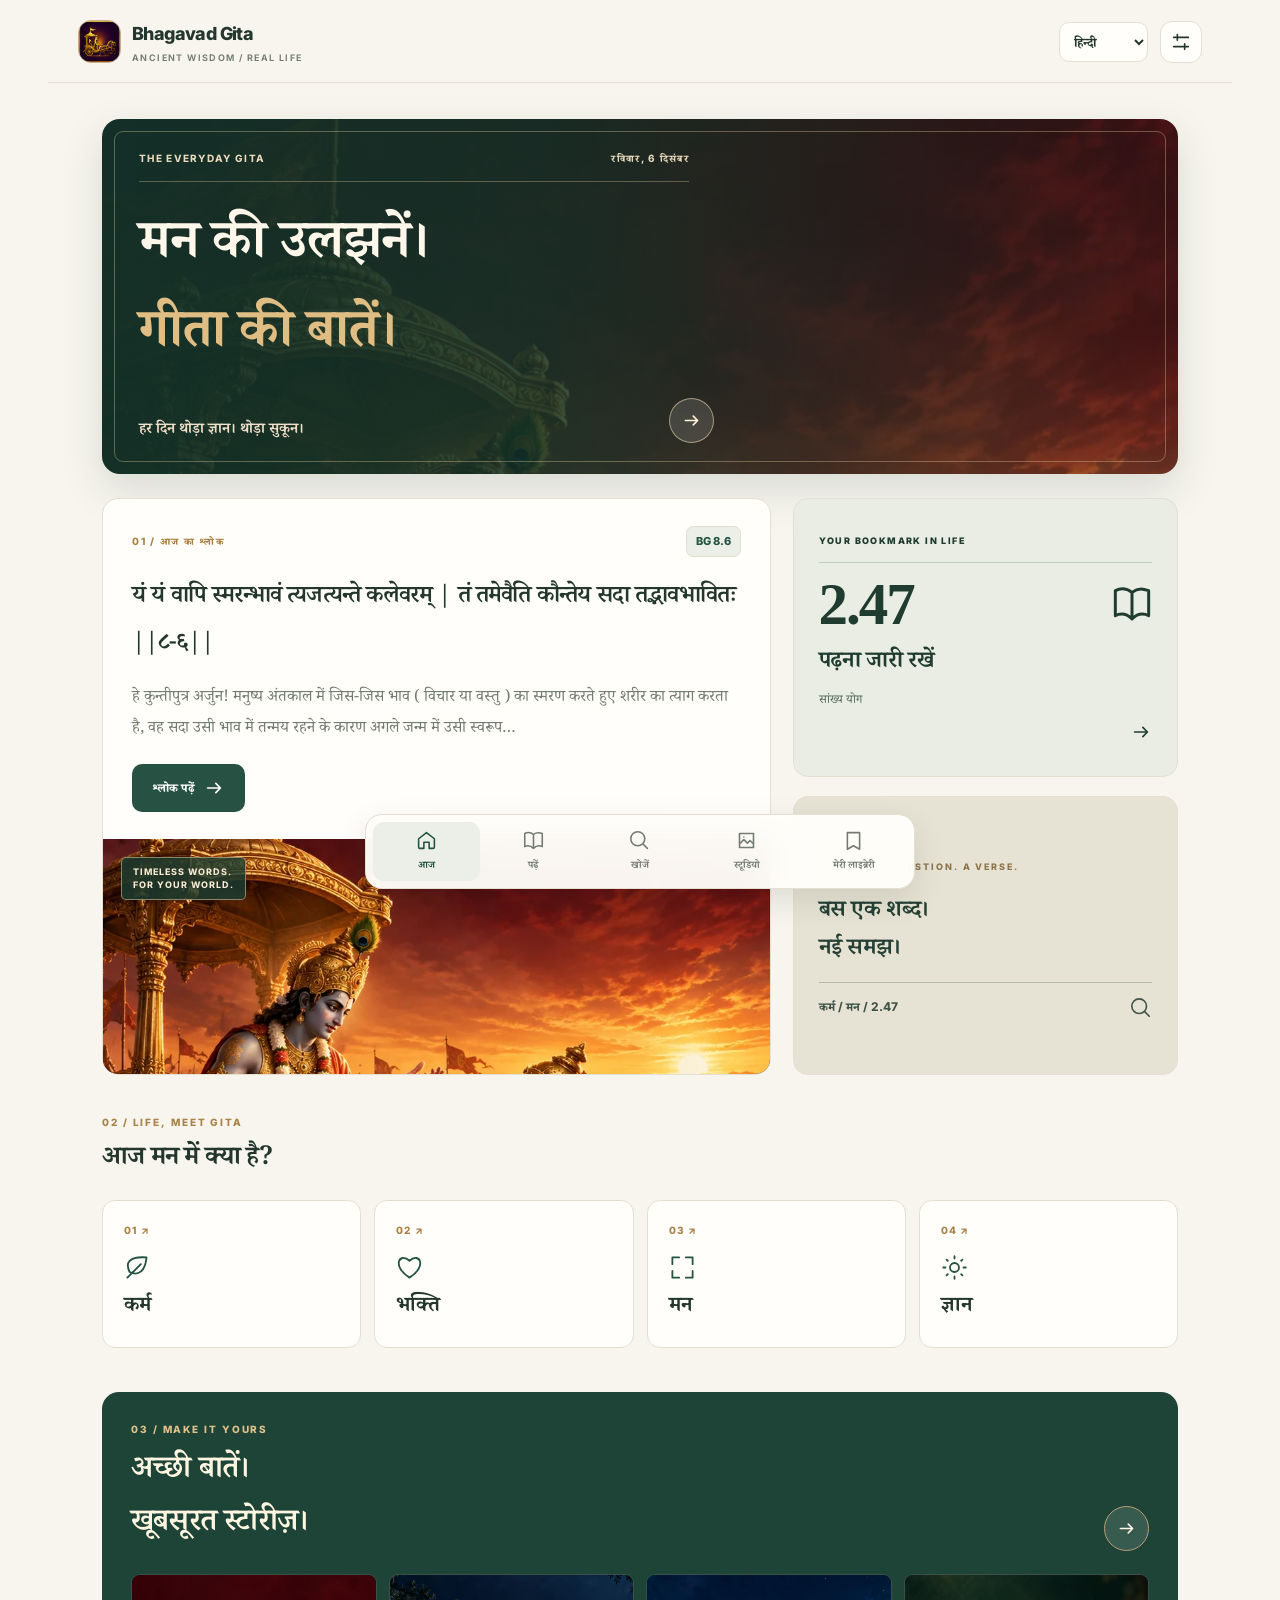
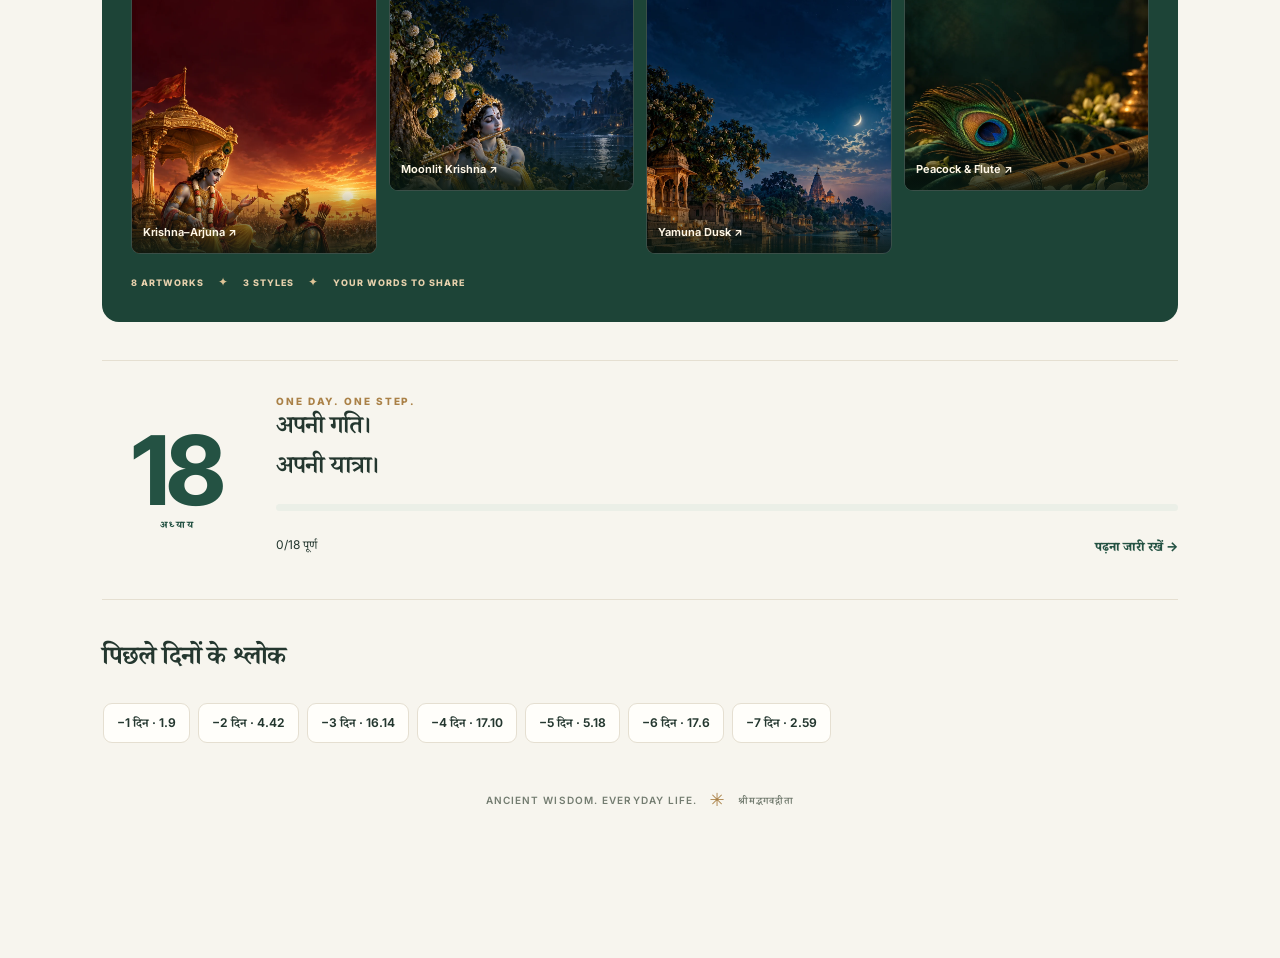
==== commit dafe4a3e: "feat(ui): apply sacred editorial redesign without changing app logic" ====
--- a/index.html
+++ b/index.html
@@ -1,5 +1,5 @@
 <!doctype html>
-<html lang="hi"><head><meta charset="utf-8"><meta name="viewport" content="width=device-width,initial-scale=1,viewport-fit=cover"><meta name="theme-color" content="#f6f2e9"><meta name="description" content="Read, discover and reflect on the Bhagavad Gita. Offline reading, multilingual verse search and devotional story cards."><title>Bhagavad Gita · Daily Wisdom</title><link rel="manifest" href="manifest.webmanifest"><link rel="icon" href="logo.png">
+<html lang="hi"><head><meta charset="utf-8"><meta name="viewport" content="width=device-width,initial-scale=1,viewport-fit=cover"><meta name="theme-color" content="#f7f5ee"><meta name="description" content="Read, discover and reflect on the Bhagavad Gita. Offline reading, multilingual verse search and devotional story cards."><title>Bhagavad Gita · Daily Wisdom</title><link rel="manifest" href="manifest.webmanifest"><link rel="icon" href="logo.png">
 <style>
 @font-face{font-family:Inter;src:url('assets/fonts/inter.ttf')}@font-face{font-family:Deva;src:url('assets/fonts/devanagari.ttf')}*{box-sizing:border-box} :root{--bg:#faf7f2;--surface:#fffdfa;--ink:#2c2725;--muted:#82766e;--line:#e9e0d7;--brand:#702b3d;--soft:#f2e6e7;--gold:#ac803d;--radius:22px;--font:19px;--leading:1.95}body.dark{--bg:#161918;--surface:#202523;--ink:#eee9df;--muted:#b3b9af;--line:#39413c;--brand:#e6b9a1;--soft:#323c35;--gold:#ddbd78}body{margin:0;background:var(--bg);color:var(--ink);font-family:Inter,Deva,system-ui,sans-serif;font-size:14px;line-height:1.6}button,input,textarea,select{font:inherit}button,a,input,textarea,select{-webkit-tap-highlight-color:transparent}button{cursor:pointer;color:inherit;border:0;background:transparent}button:disabled{opacity:.45;cursor:default}button:focus-visible,a:focus-visible,input:focus-visible,select:focus-visible,textarea:focus-visible{outline:3px solid var(--gold);outline-offset:3px}a{color:var(--brand)}svg{width:22px;height:22px;stroke:currentColor;fill:none;stroke-width:1.65;stroke-linecap:round;stroke-linejoin:round;vertical-align:middle;flex-shrink:0}h1,h2,h3,p{margin:0}h1{font-size:30px;line-height:1.35;letter-spacing:-1px}h2{font-size:21px;letter-spacing:-.45px}h3{font-size:16px}.muted{color:var(--muted)}.eyebrow{text-transform:uppercase;letter-spacing:2.2px;font-size:10px;font-weight:650;color:var(--gold)}.deva{font-family:Deva,serif}.row{display:flex;align-items:center;gap:12px}.between{justify-content:space-between}.stack{display:grid;gap:16px}.small{font-size:12px}.iconbtn{width:44px;height:44px;border:1px solid var(--line);border-radius:50%;display:inline-flex;align-items:center;justify-content:center;background:var(--surface)}.primary,.secondary{display:inline-flex;justify-content:center;align-items:center;gap:9px;min-height:46px;padding:11px 20px;border-radius:13px;font-weight:600;text-decoration:none}.primary{background:var(--brand);color:var(--bg)}.secondary{border:1px solid var(--line);background:var(--surface)}.textbtn{color:var(--brand);font-weight:600;padding:10px 0}.chip{display:inline-flex;align-items:center;gap:6px;padding:8px 13px;border-radius:99px;border:1px solid var(--line);background:var(--surface);white-space:nowrap;font-size:12px}.chip.active{background:var(--brand);color:var(--bg);border-color:var(--brand)}.card{background:var(--surface);border:1px solid var(--line);border-radius:var(--radius);padding:22px}.sectionhead{display:flex;align-items:center;justify-content:space-between;gap:12px;margin:26px 0 14px}.horizontal{display:flex;gap:8px;overflow-x:auto;padding:3px 1px 10px;scrollbar-width:none}.grid{display:grid;grid-template-columns:repeat(2,minmax(0,1fr));gap:14px}.appbar{max-width:1120px;margin:auto;padding:24px 28px 16px;display:flex;align-items:center;justify-content:space-between;gap:12px}.brandmark{display:flex;align-items:center;gap:11px}.brandmark img{width:42px;height:42px;object-fit:cover;border-radius:50%}.brandmark strong{font-size:18px;letter-spacing:-.6px}.brandmark small{display:block;font-size:9px;letter-spacing:2px;color:var(--muted)}.appbar select{border:0;background:transparent;color:var(--ink);max-width:95px;padding:8px}.appbar select option{background:var(--surface)}main{max-width:1064px;margin:auto;padding:12px 0 125px;min-height:80vh}.intro{margin:10px 0 25px}.intro p{margin-top:6px}.hero{position:relative;overflow:hidden;border-radius:28px;min-height:370px;background:#3c171e;color:#fff5df;display:flex;align-items:center}.hero img{position:absolute;right:0;bottom:0;width:52%;height:100%;object-fit:cover;object-position:50% 83%}.hero:after{content:'';position:absolute;inset:0;background:linear-gradient(90deg,#3c171e 30%,#3c171ed9 50%,transparent 100%)}.hero-inner{position:relative;z-index:1;padding:35px;width:68%}.hero .eyebrow{color:#e4bf7f}.hero h2{font-family:Deva,serif;font-size:27px;line-height:1.9;margin:15px 0 12px;font-weight:600}.hero p{color:#f0daca;font-family:Deva,serif;font-size:16px;line-height:1.9;max-width:470px}.hero .primary{margin-top:22px;background:#fff1d5;color:#50212a}.hero .chip{background:#ffffff12;border-color:#ffffff26;color:#f5dfb8}.quickcard{display:flex;align-items:center;gap:15px;text-align:left;width:100%;padding:19px}.quickicon{width:48px;height:48px;background:var(--soft);color:var(--brand);border-radius:15px;display:grid;place-items:center}.quickcard small{display:block;color:var(--muted);margin-top:3px}.quickcard>svg{margin-left:auto}.topicgrid{display:grid;grid-template-columns:repeat(4,1fr);gap:12px}.topic{min-height:105px;text-align:left;background:var(--surface);border:1px solid var(--line);border-radius:19px;padding:18px}.topic svg{color:var(--gold);margin-bottom:12px}.topic strong{display:block}.artstrip{display:grid;grid-template-columns:repeat(4,1fr);gap:14px}.arttile{padding:0;position:relative;height:200px;overflow:hidden;border-radius:18px;background:#332b28;text-align:left;color:white}.arttile img{width:100%;height:100%;object-fit:cover;object-position:bottom}.arttile span{position:absolute;inset:auto 0 0;padding:35px 12px 12px;background:linear-gradient(transparent,#000b);font-size:12px}.nav{position:fixed;z-index:30;bottom:0;left:0;right:0;background:var(--surface);border-top:1px solid var(--line);padding:8px 12px calc(8px + env(safe-area-inset-bottom));display:flex;justify-content:center;gap:20px}.nav button{min-width:85px;min-height:55px;display:flex;flex-direction:column;align-items:center;justify-content:center;gap:5px;color:var(--muted);font-size:10px;font-weight:550}.nav button.active{color:var(--brand)}.nav button.active svg{background:var(--soft);box-shadow:0 0 0 7px var(--soft);border-radius:8px}.chapter{display:flex;align-items:center;gap:17px;padding:20px;text-align:left}.chapter .number{background:var(--soft);color:var(--brand);width:44px;height:48px;border-radius:13px;display:grid;place-items:center;font-size:16px;font-weight:600;flex-shrink:0}.chapter small{display:block;color:var(--muted)}.chapter .arr{margin-left:auto;color:var(--muted)}.searchbox{display:flex;gap:12px;align-items:center;background:var(--surface);border:1px solid var(--line);border-radius:17px;padding:7px 14px}.searchbox input{width:100%;min-width:0;min-height:44px;border:0;background:transparent;outline:none;color:var(--ink);font-size:16px}.filters{display:flex;gap:10px;margin-top:12px}.filters select{min-width:0;max-width:50%;flex:1;padding:11px;background:var(--surface);border:1px solid var(--line);border-radius:12px;color:var(--ink)}.result{display:block;text-align:left;width:100%;margin:12px 0;padding:20px}.result .versepreview{font-family:Deva,serif;font-size:18px;line-height:1.85;margin:12px 0 8px}.result .meaningpreview{font-size:14px;line-height:1.8;color:var(--muted)}mark{background:#f0d899;color:#4c3416;border-radius:3px;padding:0 2px}.reader{max-width:760px;margin:auto}.readerhead{margin-bottom:22px}.reader-toolbar{display:flex;justify-content:center;gap:9px;flex-wrap:wrap;margin:20px 0}.reader .verse{font-family:Deva,serif;font-size:calc(var(--font) + 7px);line-height:var(--leading);color:var(--brand);white-space:pre-line;text-align:center;padding:30px 8px}.reader .translit{font-size:16px;font-style:italic;white-space:pre-line;text-align:center;color:var(--muted);line-height:1.9;padding:0 10px 25px}.readingtext{font-family:Deva,Inter,serif;font-size:var(--font);line-height:var(--leading);white-space:pre-line}.readinglabel{font-size:10px;letter-spacing:2px;text-transform:uppercase;color:var(--gold);margin:8px 0 15px}.reader details summary{cursor:pointer;font-weight:600;padding:16px 0}.reader details .readingtext{font-size:calc(var(--font) - 1px)}.reader textarea{width:100%;min-height:110px;resize:vertical;border:1px solid var(--line);border-radius:15px;background:var(--bg);color:var(--ink);padding:15px}.divider{border:0;border-top:1px solid var(--line);margin:24px 0}.notice{background:var(--soft);border-radius:13px;padding:13px 16px;font-size:12px;color:var(--ink)}.empty{text-align:center;padding:55px 20px;color:var(--muted)}.empty svg{width:40px;height:40px;margin-bottom:16px;color:var(--gold)}.empty h2{color:var(--ink);margin-bottom:8px}.tabrow{display:flex;gap:8px;flex-wrap:wrap}.stats{display:flex;gap:20px;padding:20px 0}.stats strong{display:block;font-size:26px;color:var(--brand)}.studio{display:grid;grid-template-columns:minmax(0,1fr) minmax(0,1fr);gap:26px;align-items:start}.canvaswrap{position:sticky;top:20px;text-align:center;background:#ece5dc;border-radius:24px;padding:16px;min-height:280px}.canvaswrap canvas{display:block;max-width:100%;max-height:68vh;width:auto;height:auto;margin:auto;box-shadow:0 12px 30px #0002;border-radius:3px}.canvaswrap .row{justify-content:center;margin-top:12px;color:#534638}.studio-options{min-width:0}.thumbgrid{display:grid;grid-template-columns:repeat(4,minmax(0,1fr));gap:9px}.thumb{padding:0;border:2px solid transparent;border-radius:12px;overflow:hidden;aspect-ratio:.68;position:relative;background:#332722}.thumb img{width:100%;height:100%;object-fit:cover;object-position:bottom}.thumb.active{border-color:var(--gold);box-shadow:0 0 0 2px var(--bg),0 0 0 3px var(--gold)}.thumb span{font-size:9px;color:#fff;position:absolute;bottom:0;left:0;right:0;background:#0009;padding:5px 2px}.optionrow{display:flex;justify-content:space-between;align-items:center;gap:10px;padding:13px 0;border-bottom:1px solid var(--line)}input[type=checkbox]{accent-color:var(--brand);width:20px;height:20px}input[type=range]{accent-color:var(--brand);max-width:160px}.studio-actions{display:grid;grid-template-columns:1fr 1fr;gap:10px;margin-top:18px}.studio-options select{max-width:100%;padding:10px;background:var(--surface);border:1px solid var(--line);border-radius:10px;color:var(--ink)}.loading{padding:70px 20px;text-align:center}.spinner{width:26px;height:26px;border:2px solid var(--line);border-top-color:var(--brand);border-radius:50%;animation:spin 1s linear infinite;margin:0 auto 15px}@keyframes spin{to{transform:rotate(360deg)}}#toast{position:fixed;z-index:100;bottom:105px;left:50%;transform:translateX(-50%);background:#302a26;color:#fff;padding:13px 22px;border-radius:13px;max-width:90vw;box-shadow:0 8px 35px #0003;font-size:13px;display:none}dialog{border:1px solid var(--line);border-radius:24px;padding:26px;background:var(--surface);color:var(--ink);width:min(94vw,500px);max-height:85vh;overflow:auto}dialog::backdrop{background:#18120e88;backdrop-filter:blur(3px)}dialog h2{margin-bottom:20px}dialog .close{float:right}dialog input:not([type=checkbox]):not([type=range]),dialog select{width:100%;padding:12px;margin:6px 0 15px;border:1px solid var(--line);border-radius:10px;background:var(--bg);color:var(--ink)}.settingslinks{display:flex;gap:15px;flex-wrap:wrap;margin-top:18px;font-size:12px}.focus .appbar,.focus .nav{display:none}.focus main{padding-top:24px}.focus .reader{max-width:760px}.planprogress{height:6px;background:var(--line);border-radius:5px;margin:14px 0;overflow:hidden}.planprogress span{display:block;height:100%;background:var(--gold)}.footer{color:var(--muted);font-size:11px;text-align:center;padding:36px 0 0;letter-spacing:.5px}
 @media(min-width:1200px){main{padding-top:22px}.hero{min-height:400px}.hero-inner{width:64%}.hero h2{font-size:31px}.desktopcols{display:grid;grid-template-columns:1.6fr 1fr;gap:24px}.desktopcols .sectionhead{margin-top:0}}
@@ -16,7 +16,7 @@
 @media(max-width:640px){.appbar{padding:16px 18px 20px}.brandmark strong{font-size:16px}.brandmark small{font-size:6.8px}.brandmark{gap:8px}.brandmark img{width:36px;height:36px}.appbar .row{gap:8px}.appbar select{max-width:75px;font-size:12px;padding:5px}.appbar .iconbtn{width:36px;height:36px}.daily-cover{padding:16px 18px}.edition-line{font-size:7px;letter-spacing:.6px;gap:7px}.cover-title{padding:23px 0 15px}.cover-title h1{font-size:33px;letter-spacing:-1.3px;line-height:1.65;position:relative;z-index:1}.cover-title em{padding:0 7px}.cover-flower{font-size:84px;position:absolute;right:-14px;top:74px;opacity:.85}.cover-bottom p{font-size:12px}.round-arrow{width:39px;height:39px}.ticker{font-size:9px;padding:9px 10px;gap:26px;margin:15px 0 23px}.home-editorial{display:flex;flex-direction:column;gap:26px}.hero-inner{padding:22px}.hero h2{font-size:23px;line-height:1.95;margin-top:20px}.hero p{font-size:15px;line-height:1.95}.hero-art{min-height:205px}.daily-side{display:grid;grid-template-columns:1fr 1fr;gap:14px}.resume-note,.search-poster{padding:15px;box-shadow:3px 3px 0 #202026}.note-tab{font-size:7px;letter-spacing:.4px;line-height:1.7}.resume-number{font-size:43px;letter-spacing:-2px}.resume-note .row svg{width:26px;height:26px}.resume-note h2{font-size:17px;line-height:1.7}.resume-note p{font-size:10px}.search-poster .eyebrow{font-size:7px;letter-spacing:.4px}.search-poster h2{font-size:22px;line-height:1.7;margin:15px 0}.search-sample{font-size:10px;gap:5px}.search-sample svg{width:18px}.sectionhead h2{font-size:23px}.sectionhead .eyebrow{font-size:9px}.scribble-star{font-size:54px}.topicgrid{grid-template-columns:repeat(4,minmax(0,1fr));gap:9px}.topic{padding:10px;min-height:122px}.topic-index{font-size:8px}.topic svg{width:29px;height:29px;margin:14px 0 10px}.topic strong{font-size:16px}.studio-poster{padding:22px 18px 16px}.studio-poster h2{font-size:29px;line-height:1.6}.artstrip{grid-template-columns:repeat(2,minmax(0,1fr));gap:22px 16px;padding:5px 6px 17px}.arttile{height:193px;border-width:4px;border-bottom-width:25px}.arttile span{font-size:9px;padding:4px 1px}.studio-foot{font-size:7px;gap:7px;letter-spacing:.35px}.studio-foot span{font-size:13px}.journey{gap:17px;grid-template-columns:1fr 1.7fr;padding:25px 0}.journey-number{font-size:87px;letter-spacing:-6px}.journey-number span{font-size:10px;letter-spacing:1px}.journey h2{font-size:23px}.journey .eyebrow{font-size:8px}.journey .small{font-size:10px}.journey .textbtn{font-size:11px}.intro h1{font-size:34px;line-height:1.5}.intro .muted{font-size:13px}.reader .card{padding:23px}.reader .verse{font-size:calc(var(--font) + 5px)}.reader .readingtext{line-height:var(--leading)}.nav button{font-size:9px}.canvaswrap{padding:14px}.studio-options{padding-top:8px}.stats strong{font-size:32px}.chaptergrid{grid-template-columns:1fr}.chapter{padding:20px 6px}.chapter .number{font-size:31px;width:48px;height:50px}.chapter h3{font-size:16px}}
 @media(max-width:360px){.appbar{padding-left:12px;padding-right:12px}.brandmark small{font-size:6px}.brandmark strong{font-size:14px}.appbar .row{gap:5px}.cover-title h1{font-size:29px}.cover-flower{right:-24px}.daily-cover{padding:15px}.cover-bottom p{font-size:11px}.hero-inner{padding:18px}.hero h2{font-size:21px}.topicgrid{gap:7px}.topic{padding:8px}.topic strong{font-size:14px}.studio-poster{padding:18px 15px}.arttile{height:168px}.journey h2{font-size:21px}.resume-note,.search-poster{padding:12px}.resume-note h2{font-size:15px}.search-poster h2{font-size:20px}}
 
-</style></head><body>
+</style><link rel="stylesheet" href="assets/sacred-editorial.css"></head><body>
 <header class="appbar"><button class="brandmark" onclick="go('home')" aria-label="Home"><img src="logo.png" alt=""><span><strong>Bhagavad Gita</strong><small>ANCIENT WISDOM / REAL LIFE</small></span></button><div class="row"><select id="language" aria-label="Language" onchange="setLanguage(this.value)"><option value="hindi">हिन्दी</option><option value="english">English</option><option value="marathi">मराठी</option></select><button class="iconbtn" onclick="settings()" aria-label="Settings" id="settingsButton"></button></div></header>
 <main id="main"><div class="loading"><div class="spinner"></div>Opening your Gita…</div></main><nav class="nav" id="nav" aria-label="Main navigation"></nav><div id="toast" role="status" aria-live="polite"></div><dialog id="dialog" aria-labelledby="dialogTitle"></dialog><input type="file" id="restoreFile" accept="application/json" hidden>
 <script>
--- a/assets/sacred-editorial.css
+++ b/assets/sacred-editorial.css
@@ -0,0 +1,693 @@
+/* Bhagavad Gita — Sacred Editorial v13
+   Visual layer only. Existing multilingual data, reader, search, library,
+   Android sharing bridge, and verse-card studio functionality stay intact.
+   All images/fonts ship from the same origin; no runtime CSS framework. */
+:root{
+  --bg:#f7f5ee;
+  --surface:#fffefa;
+  --ink:#24372f;
+  --muted:#737c70;
+  --line:#e5dfd1;
+  --brand:#245243;
+  --soft:#ebefe7;
+  --gold:#aa8147;
+  --radius:16px;
+  --serif:Deva,Georgia,serif;
+  --ease:cubic-bezier(.2,.7,.2,1);
+}
+body.dark{
+  --bg:#141f1b;
+  --surface:#20312a;
+  --ink:#f2eee1;
+  --muted:#aebcaf;
+  --line:#35473c;
+  --brand:#e0c68e;
+  --soft:#2b4036;
+  --gold:#ddbf84;
+}
+html{scroll-behavior:smooth}
+body{
+  background:var(--bg);
+  background-image:none;
+  color:var(--ink);
+  font-family:Inter,Deva,system-ui,sans-serif;
+  font-size:14px;
+  line-height:1.7;
+  -webkit-font-smoothing:antialiased;
+}
+h1,h2,h3{font-weight:650;letter-spacing:-.035em}
+h1{font-size:36px;line-height:1.5}
+h2{font-size:25px;line-height:1.5}
+h3{font-size:18px}
+a{color:var(--brand)}
+svg{stroke-width:1.8}
+button{transition:background .18s var(--ease),border-color .18s var(--ease),transform .18s var(--ease)}
+button:not(:disabled):active{transform:scale(.985)}
+button:focus-visible,a:focus-visible,input:focus-visible,textarea:focus-visible,select:focus-visible{outline:3px solid var(--gold);outline-offset:3px}
+.eyebrow,.readinglabel{
+  font-size:10px;
+  letter-spacing:1.9px;
+  text-transform:uppercase;
+  font-weight:800;
+  color:var(--gold)
+}
+.small{font-size:12px}
+.muted{color:var(--muted)}
+.card{background:var(--surface);border:1px solid var(--line);border-radius:var(--radius);box-shadow:none}
+.appbar{
+  max-width:1184px;
+  padding:19px 30px 17px;
+  background:transparent;
+  border-bottom:1px solid var(--line);
+  align-items:center
+}
+.brandmark{gap:11px}
+.brandmark img{
+  border:1px solid #c6af8c;
+  border-radius:13px;
+  width:43px;height:43px;
+  object-fit:cover;
+  box-shadow:none
+}
+.brandmark strong{font-size:18px;font-weight:800;letter-spacing:-.6px}
+.brandmark small{font-size:9px;letter-spacing:1.4px;font-weight:650;color:var(--muted)}
+.appbar .iconbtn{
+  width:42px;height:42px;
+  border:1px solid var(--line);
+  border-radius:12px;
+  background:var(--surface);
+  box-shadow:none
+}
+.appbar select{
+  max-width:118px;
+  font-size:13px;
+  font-weight:700;
+  padding:10px;
+  border-radius:10px;
+  border:1px solid var(--line);
+  background:var(--surface)
+}
+.iconbtn{
+  width:44px;height:44px;
+  border:1px solid var(--line);
+  border-radius:12px;
+  background:var(--surface);
+  box-shadow:none
+}
+.primary,.secondary{
+  min-height:46px;
+  border-radius:10px;
+  border:1px solid transparent;
+  padding:12px 19px;
+  box-shadow:none;
+  font-size:13px;
+  font-weight:750
+}
+.primary{background:#275143;color:#fffdf8}
+.primary:hover{background:#1a4034}
+.secondary{background:var(--surface);border-color:var(--line);color:var(--ink)}
+.textbtn{font-size:13px;color:var(--brand);font-weight:750}
+.chip{
+  border:1px solid var(--line);
+  box-shadow:none;
+  border-radius:9px;
+  background:var(--surface);
+  color:var(--ink);
+  padding:9px 13px;
+  font-weight:650;
+  font-size:12px
+}
+.chip.active{background:var(--brand);color:var(--bg);border-color:var(--brand);box-shadow:none}
+main{max-width:1124px;margin:auto;padding:30px 24px 142px}
+.intro{border:0;padding:0;margin:12px 0 30px}
+.intro h1{font-family:var(--serif);font-size:36px;font-weight:600;letter-spacing:-.7px}
+.intro p{margin-top:9px}
+.sectionhead{margin:39px 0 18px;align-items:end}
+.sectionhead h2{font-family:var(--serif);font-weight:650;font-size:26px;line-height:1.65}
+.sectionhead .eyebrow{margin-bottom:8px}
+/* Home: quiet ceremonial cover with original project artwork */
+.daily-cover{
+  position:relative;
+  isolation:isolate;
+  border:0;
+  border-radius:18px;
+  padding:31px 37px;
+  background:
+    linear-gradient(90deg,rgba(18,49,40,.96) 0%,rgba(18,49,40,.86) 40%,rgba(18,49,40,.24) 100%),
+    url('../assets/art/chariot.webp') center 50%/cover no-repeat;
+  color:#f9f3e6;
+  box-shadow:0 16px 43px rgba(19,48,37,.13);
+  min-height:330px;
+  overflow:hidden
+}
+.daily-cover:after{
+  content:'';
+  position:absolute;
+  z-index:-1;
+  inset:12px;
+  border:1px solid rgba(238,213,168,.34);
+  border-radius:9px;
+  pointer-events:none
+}
+.edition-line{
+  padding-bottom:14px;
+  font-size:10px;
+  letter-spacing:1.3px;
+  font-weight:750;
+  border-bottom:1px solid rgba(238,213,168,.32);
+  color:#eadbbf;
+  max-width:550px
+}
+.cover-title{
+  min-height:190px;
+  padding:23px 0 15px;
+  align-items:center
+}
+.cover-title h1{
+  max-width:625px;
+  font-family:var(--serif);
+  color:#fff7e9;
+  font-size:clamp(32px,4.8vw,54px);
+  font-weight:650;
+  letter-spacing:-.9px;
+  line-height:1.65;
+  text-wrap:balance
+}
+.cover-title em{
+  background:transparent;
+  box-shadow:none;
+  padding:0;
+  color:#dfbd83;
+  font-style:normal
+}
+.cover-flower{display:none}
+.cover-bottom{
+  max-width:575px;
+  color:#efdfc7;
+  align-items:end;
+  font-family:var(--serif);
+  font-size:15px
+}
+.round-arrow{
+  width:45px;height:45px;
+  border:1px solid rgba(248,224,183,.55);
+  border-radius:50%;
+  background:rgba(255,255,255,.13);
+  color:#fff4dc;
+  flex-shrink:0
+}
+.round-arrow svg{transform:none;width:21px}
+.ticker{display:none}
+.home-editorial{grid-template-columns:minmax(0,1.37fr) minmax(270px,.79fr);gap:19px;margin-top:24px}
+.hero{
+  background:var(--surface);
+  border:1px solid var(--line);
+  border-radius:16px;
+  box-shadow:none;
+  color:var(--ink);
+  overflow:hidden
+}
+.hero:after{display:none}
+.hero-inner{padding:27px 29px;width:100%}
+.hero .daily-label{
+  color:var(--gold);
+  font-size:10px;
+  letter-spacing:1.7px;
+  font-weight:800
+}
+.hero .verse-ticket{
+  background:var(--soft);
+  color:var(--brand);
+  border:1px solid var(--line);
+  transform:none;
+  border-radius:7px;
+  font-size:11px;
+  padding:5px 9px
+}
+.hero h2{
+  margin:18px 0 14px;
+  font-family:var(--serif);
+  color:var(--ink);
+  font-size:24px;
+  line-height:1.98;
+  font-weight:600
+}
+.hero p{
+  color:var(--muted);
+  font-family:var(--serif);
+  font-size:16px;
+  line-height:1.92
+}
+.hero .primary{
+  background:#275143;
+  color:#fff;
+  font-size:12px;
+  margin-top:19px;
+  box-shadow:none
+}
+.hero-art{
+  margin-top:auto;
+  min-height:210px;
+  border:0;
+  background:#153729
+}
+.hero .hero-art img{object-position:center 62%}
+.art-caption{
+  left:18px;top:18px;
+  border:1px solid rgba(247,225,182,.47);
+  border-radius:5px;
+  background:rgba(28,60,48,.82);
+  color:#faebd4;
+  transform:none;
+  letter-spacing:1px;
+  font-size:9px;
+  font-weight:750
+}
+.daily-side{gap:19px}
+.resume-note,.search-poster{
+  transform:none;
+  border-radius:15px;
+  border:1px solid var(--line);
+  box-shadow:none;
+  padding:25px;
+  text-align:left
+}
+.resume-note{
+  background:#e9ede3;
+  color:#203c30;
+  flex:1
+}
+.note-tab{
+  font-size:9px;
+  letter-spacing:1.4px;
+  border-color:#c0d0bf;
+  padding-bottom:14px
+}
+.resume-number{
+  font-family:Georgia,serif;
+  font-weight:700;
+  font-size:59px;
+  line-height:1.4;
+  letter-spacing:-2px
+}
+.resume-note h2,.search-poster h2{
+  font-family:var(--serif);
+  font-weight:650;
+  font-size:23px;
+  line-height:1.65;
+  letter-spacing:-.35px
+}
+.resume-note p{font-size:12px;color:#526959}
+.resume-arrow{margin-top:11px}
+.search-poster{
+  background:#e7e3d4;
+  color:#264035;
+  flex:1
+}
+.search-poster .eyebrow{color:#8f754c}
+.search-poster h2{margin:17px 0 12px}
+.search-sample{border-color:#b7b9a9;font-size:12px;color:#3f5349}
+.scribble-star{display:none}
+.topicgrid{grid-template-columns:repeat(4,minmax(0,1fr));gap:13px}
+.topic{
+  min-height:145px;
+  padding:21px;
+  background:var(--surface)!important;
+  border:1px solid var(--line);
+  color:var(--ink);
+  border-radius:13px;
+  box-shadow:none
+}
+.topic:hover{background:var(--soft)!important}
+.topic-index{font-size:10px;letter-spacing:1.2px;color:var(--gold)}
+.topic svg{width:27px;height:27px;margin:15px 0 9px;color:var(--brand)}
+.topic strong{font-family:var(--serif);font-size:21px;font-weight:650}
+.studio-poster{
+  background:#1d4437;
+  color:#fff5df;
+  border:0;
+  border-radius:17px;
+  padding:29px;
+  margin-top:44px
+}
+.studio-poster .sectionhead{margin:0 0 23px}
+.studio-poster .eyebrow{color:#dfc18b}
+.studio-poster h2{font-family:var(--serif);font-weight:600;font-size:31px;color:#fff5e1;line-height:1.7}
+.studio-poster .round-arrow{background:rgba(255,255,255,.12);border-color:#b99d75;color:#fdf6e7}
+.artstrip{gap:12px;padding:0;grid-template-columns:repeat(4,minmax(0,1fr))}
+.arttile,.arttile:nth-child(even){
+  height:217px;
+  border:1px solid rgba(255,255,255,.17);
+  border-radius:9px;
+  box-shadow:none;
+  transform:none;
+  overflow:hidden;
+  background:#122b23
+}
+.arttile img{object-position:center}
+.arttile span{
+  inset:auto 0 0;
+  padding:35px 11px 12px;
+  font-size:11px;
+  color:#fff7e7;
+  background:linear-gradient(transparent,rgba(7,24,17,.87));
+  font-weight:650
+}
+.studio-foot{color:#e6d0ac;letter-spacing:1px;font-size:9px;margin-top:18px}
+.studio-foot span{font-size:12px;color:#ddc395}
+.journey{
+  border-top:1px solid var(--line);
+  border-bottom:1px solid var(--line);
+  margin-top:38px;
+  gap:24px;
+  padding:32px 0;
+  grid-template-columns:150px 1fr
+}
+.journey-number{font-size:96px;color:var(--brand);letter-spacing:-4px;font-weight:750}
+.journey-number span{font-size:10px;letter-spacing:2px;margin-top:4px}
+.journey h2{font-family:var(--serif);font-size:25px;font-weight:600}
+.planprogress{height:7px;background:var(--soft);border:0;border-radius:9px}
+.planprogress span{background:var(--gold);border-radius:9px}
+.footer{font-size:10px;letter-spacing:1.1px;font-weight:600;padding-top:32px;color:var(--muted)}
+.footer span{font-size:18px;color:var(--gold)}
+/* Chapter reading path: compact typographic table, not stacked template cards */
+.chaptergrid{
+  grid-template-columns:repeat(2,minmax(0,1fr));
+  gap:0 20px;
+  border-top:1px solid var(--line)
+}
+.chapter{
+  border:0;
+  border-bottom:1px solid var(--line);
+  border-radius:0;
+  background:transparent;
+  padding:19px 8px;
+  gap:14px;
+  box-shadow:none
+}
+.chapter:nth-child(odd){border-right:0}
+.chapter .number,.chapter:nth-child(4n+1) .number,.chapter:nth-child(4n+2) .number{
+  width:51px;height:52px;
+  display:grid;place-items:center;
+  background:var(--soft);
+  color:var(--brand);
+  transform:none;
+  border:0;
+  border-radius:10px;
+  font-family:Georgia,serif;
+  font-size:22px;
+  font-weight:600;
+  letter-spacing:-.5px
+}
+.chapter h3{font-family:var(--serif);font-size:17px;font-weight:650;line-height:1.7}
+.chapter small{font-size:11px;color:var(--muted)}
+.chapter .arr{color:var(--gold)}
+/* Search */
+.searchbox{
+  border:1px solid var(--line);
+  border-radius:13px;
+  background:var(--surface);
+  box-shadow:none;
+  min-height:62px
+}
+.searchbox>svg{color:var(--gold)}
+.searchbox input{font-size:15px}
+.searchbox .iconbtn{border:0}
+.filters select{
+  border:1px solid var(--line);
+  border-radius:10px;
+  background:var(--surface);
+  color:var(--ink);
+  font-size:12px
+}
+.result{
+  padding:23px 24px;
+  margin:13px 0;
+  border:1px solid var(--line);
+  border-radius:13px;
+  background:var(--surface);
+  box-shadow:none
+}
+.result .eyebrow{font-size:10px;letter-spacing:1px}
+.result .versepreview{
+  font-family:var(--serif);
+  color:var(--ink);
+  font-size:19px;
+  line-height:2;
+  margin:15px 0 10px
+}
+.result .meaningpreview{color:var(--muted);font-size:13px;line-height:1.9}
+mark{background:#f4e7c2;color:#3f4b37;padding:1px 3px;border-radius:4px}
+/* Reading room: no decorative competing art */
+body[data-screen=reader]{background:var(--bg);background-image:none}
+.reader{max-width:752px;margin:auto}
+.readerhead{margin-bottom:24px}
+.readerhead h3{font-family:var(--serif);font-weight:600;font-size:19px}
+.readerhead .eyebrow{font-size:10px}
+.reader-toolbar{
+  gap:8px;
+  margin:21px 0 23px;
+  justify-content:center
+}
+.reader-toolbar .chip{
+  background:var(--surface);
+  color:var(--ink);
+  border:1px solid var(--line);
+  border-radius:10px;
+  font-size:11px;
+  box-shadow:none
+}
+.reader-toolbar .chip.active{background:var(--soft);color:var(--brand);border-color:var(--gold)}
+.reader .card{
+  background:var(--surface);
+  border:1px solid var(--line);
+  border-radius:15px;
+  box-shadow:none;
+  padding:36px clamp(20px,5.5vw,52px)
+}
+.reader .verse{
+  color:var(--ink);
+  font-family:var(--serif);
+  font-size:calc(var(--font) + 7px);
+  font-weight:600;
+  line-height:2.18;
+  letter-spacing:0;
+  padding:34px 0 29px
+}
+.reader .translit{font-size:15px;color:var(--muted);line-height:2}
+.reader .divider{border-color:var(--line);margin:29px 0}
+.reader .readingtext{
+  color:var(--ink);
+  font-family:var(--serif);
+  font-size:var(--font);
+  line-height:2.05
+}
+.reader .readinglabel{letter-spacing:1.9px;margin-bottom:15px;color:var(--gold)}
+.reader details summary{border-top:0;font-size:14px;color:var(--brand)}
+.reader textarea{
+  border:1px solid var(--line);
+  border-radius:11px;
+  background:var(--surface);
+  line-height:1.8
+}
+.focus .reader .card{border:0;background:transparent;box-shadow:none}
+.focus .reader .verse{padding-top:39px}
+/* Library + creative studio */
+.stats{
+  justify-content:space-around;
+  gap:16px;
+  background:var(--soft);
+  color:var(--ink);
+  border:1px solid var(--line);
+  border-radius:13px;
+  padding:21px 16px;
+  box-shadow:none
+}
+.stats strong{font-size:32px;font-weight:750;color:var(--brand)}
+.stats .muted{color:var(--muted)}
+.tabrow{gap:9px}
+.studio{gap:25px}
+.canvaswrap{
+  border:1px solid var(--line);
+  border-radius:15px;
+  background:#eae5da;
+  box-shadow:none
+}
+.canvaswrap canvas{border-radius:5px}
+.studio-options h3{font-size:17px}
+.thumb{border-radius:9px}
+.thumb.active{border-color:var(--gold);outline:2px solid var(--gold);outline-offset:2px}
+.studio-actions{position:static;padding:0;background:transparent;border:0}
+.optionrow{border-color:var(--line)}
+.notice{border:0;border-left:3px solid var(--gold);border-radius:8px;background:var(--soft)}
+/* Navigation and surfaces */
+.nav{
+  left:50%;right:auto;transform:translateX(-50%);
+  bottom:max(11px,env(safe-area-inset-bottom));
+  width:min(550px,calc(100% - 24px));
+  padding:7px;
+  gap:0;
+  justify-content:space-around;
+  background:color-mix(in srgb,var(--surface) 96%,transparent);
+  backdrop-filter:blur(18px);
+  -webkit-backdrop-filter:blur(18px);
+  border:1px solid var(--line);
+  border-radius:17px;
+  box-shadow:0 12px 32px rgba(21,40,31,.11)
+}
+.nav button{
+  color:var(--muted);
+  font-size:10px;
+  min-width:0;
+  min-height:59px;
+  padding:7px 8px;
+  border-radius:12px;
+  flex:1;
+  font-weight:650
+}
+.nav button.active{background:var(--soft);color:var(--brand);border-radius:11px}
+.nav button.active svg{background:none;box-shadow:none;color:var(--brand)}
+.nav svg{stroke-width:1.8;width:21px;height:21px}
+dialog{
+  border:1px solid var(--line);
+  border-radius:16px;
+  box-shadow:0 28px 80px rgba(13,31,22,.3);
+  padding:27px;
+  background:var(--surface);
+  color:var(--ink)
+}
+dialog::backdrop{background:rgba(12,29,22,.58);backdrop-filter:blur(5px)}
+dialog h2{font-family:var(--serif)}
+dialog input:not([type=checkbox]):not([type=range]),dialog select{
+  border:1px solid var(--line);
+  border-radius:10px;
+  background:var(--bg);
+  color:var(--ink)
+}
+#toast{background:#1c3d32;color:#fff8e9;box-shadow:0 10px 34px rgba(16,40,30,.22)}
+/* Explicit dark-surface treatment; preserve contrast */
+.dark .daily-cover{border:1px solid #4d644f;box-shadow:none}
+.dark .hero{box-shadow:none}
+.dark .resume-note{background:#294439;color:#f0eddc;border-color:#486150}
+.dark .resume-note p{color:#bed0be}
+.dark .search-poster{background:#334137;color:#f5f0db;border-color:#53614c}
+.dark .search-poster .eyebrow,.dark .search-sample{color:#e2c690}
+.dark .search-sample{border-color:#67765c}
+.dark .topic{background:var(--surface)!important}
+.dark .topic:hover{background:var(--soft)!important}
+.dark .studio-poster{border:1px solid #66806c}
+.dark .chapter:nth-child(4n+2) .number{color:var(--brand)}
+.dark .reader .card{border-color:var(--line)}
+.dark mark{background:#685d34;color:#fff4ce}
+.dark .canvaswrap{background:#37443d}
+.dark .primary{background:#d6bd8a;color:#21372e}
+.dark .primary:hover{background:#f0d7a5}
+.dark .hero .primary{background:#d6bd8a;color:#21372e}
+.dark .nav{box-shadow:0 12px 28px rgba(0,0,0,.27)}
+@media(min-width:1200px){
+  main{padding-top:36px}
+  .hero-art{min-height:235px}
+  .home-editorial{gap:22px}
+}
+@media(max-width:900px){
+  .home-editorial{grid-template-columns:1fr 1fr}
+  .daily-cover{min-height:315px}
+  .topicgrid{grid-template-columns:repeat(2,minmax(0,1fr))}
+  .studio-poster .arttile{height:190px}
+  .chaptergrid{grid-template-columns:1fr}
+}
+@media(max-width:700px){
+  html{scroll-padding-bottom:92px}
+  .appbar{padding:14px 16px 15px;gap:6px}
+  .brandmark img{width:39px;height:39px;border-radius:11px}
+  .brandmark strong{font-size:15px}
+  .brandmark small{font-size:7px;letter-spacing:.8px}
+  .appbar select{max-width:86px;font-size:11px;padding:9px 5px}
+  .appbar .iconbtn{width:39px;height:39px}
+  .appbar .row{gap:7px}
+  main{margin:0 16px;padding:20px 0 132px}
+  .intro{margin:9px 0 23px}
+  .intro h1{font-size:29px}
+  .daily-cover{
+    padding:23px 23px;
+    border-radius:15px;
+    min-height:395px;
+    background:
+      linear-gradient(180deg,rgba(18,49,40,.97) 0%,rgba(18,49,40,.88) 35%,rgba(18,49,40,.15) 78%,rgba(18,49,40,.82) 100%),
+      url('../assets/art/chariot.webp') center 65%/cover no-repeat
+  }
+  .daily-cover:after{inset:9px;border-radius:8px}
+  .edition-line{font-size:9px;gap:6px}
+  .cover-title{min-height:245px;align-items:flex-start;padding:22px 0 12px}
+  .cover-title h1{font-size:clamp(27px,7.5vw,36px);line-height:1.7;letter-spacing:-.5px;max-width:98%}
+  .cover-bottom{font-size:12px;align-items:center}
+  .cover-bottom p{max-width:220px}
+  .round-arrow{width:42px;height:42px}
+  .home-editorial{display:grid;grid-template-columns:1fr;gap:14px;margin-top:15px}
+  .hero-inner{padding:23px 21px}
+  .hero h2{font-size:21px;line-height:2.03}
+  .hero p{font-size:15px}
+  .hero-art{min-height:210px}
+  .daily-side{display:grid;grid-template-columns:1fr 1fr;gap:11px}
+  .resume-note,.search-poster{padding:17px 14px;min-width:0}
+  .resume-number{font-size:34px;line-height:1.5}
+  .resume-note h2,.search-poster h2{font-size:16px;line-height:1.8}
+  .resume-note p{font-size:10px}
+  .search-poster .eyebrow,.note-tab{font-size:8px;letter-spacing:.7px}
+  .search-poster h2{margin:12px 0}
+  .search-sample{font-size:10px;overflow-wrap:anywhere}
+  .sectionhead{margin:32px 0 14px}
+  .sectionhead h2{font-size:23px}
+  .topicgrid{grid-template-columns:repeat(2,minmax(0,1fr));gap:10px}
+  .topic{min-height:118px;padding:15px;border-radius:12px}
+  .topic svg{margin:13px 0 8px}
+  .topic strong{font-size:19px}
+  .studio-poster{margin-top:33px;padding:22px 17px;border-radius:14px}
+  .studio-poster h2{font-size:23px}
+  .artstrip{display:grid;grid-template-columns:repeat(2,minmax(0,1fr));gap:12px}
+  .arttile,.arttile:nth-child(even){height:180px}
+  .journey{grid-template-columns:86px 1fr;gap:14px;margin-top:26px;padding:28px 0}
+  .journey-number{font-size:65px;letter-spacing:-3px}
+  .journey-number span{font-size:8px;letter-spacing:1px}
+  .journey h2{font-size:20px}
+  .chaptergrid{grid-template-columns:1fr}
+  .chapter{padding:16px 3px}
+  .chapter .number,.chapter:nth-child(4n+1) .number,.chapter:nth-child(4n+2) .number{width:44px;height:47px;font-size:19px}
+  .chapter h3{font-size:16px}
+  .reader .card{padding:24px 20px}
+  .reader .verse{line-height:2.1;padding:27px 0}
+  .reader .readingtext{line-height:2.07}
+  .reader-toolbar{gap:6px;margin:17px 0 21px}
+  .reader-toolbar .chip{font-size:10px;padding:8px 10px}
+  .result{padding:20px 17px}
+  .result .versepreview{font-size:18px}
+  .studio{display:flex;flex-direction:column;gap:20px}
+  .studio-actions{
+    position:sticky;
+    bottom:87px;
+    z-index:5;
+    background:var(--surface);
+    padding:10px;
+    border:1px solid var(--line);
+    border-radius:11px
+  }
+  .canvaswrap{position:relative;top:auto;width:100%}
+  .nav{width:calc(100% - 20px);bottom:max(8px,env(safe-area-inset-bottom))}
+  .nav button{font-size:9px;min-height:55px;padding:7px 4px}
+  .nav svg{width:20px;height:20px}
+}
+@media(max-width:360px){
+  main{margin:0 12px}
+  .daily-cover{padding:19px;min-height:378px}
+  .cover-title{min-height:240px}
+  .cover-title h1{font-size:27px}
+  .daily-side{grid-template-columns:1fr 1fr}
+  .resume-note,.search-poster{padding:14px 10px}
+  .resume-note h2,.search-poster h2{font-size:14px}
+  .topicgrid{grid-template-columns:repeat(2,minmax(0,1fr))}
+  .nav button{font-size:8px}
+}
+@media(prefers-reduced-motion:reduce){
+  html{scroll-behavior:auto}
+  button{transition:none!important}
+}
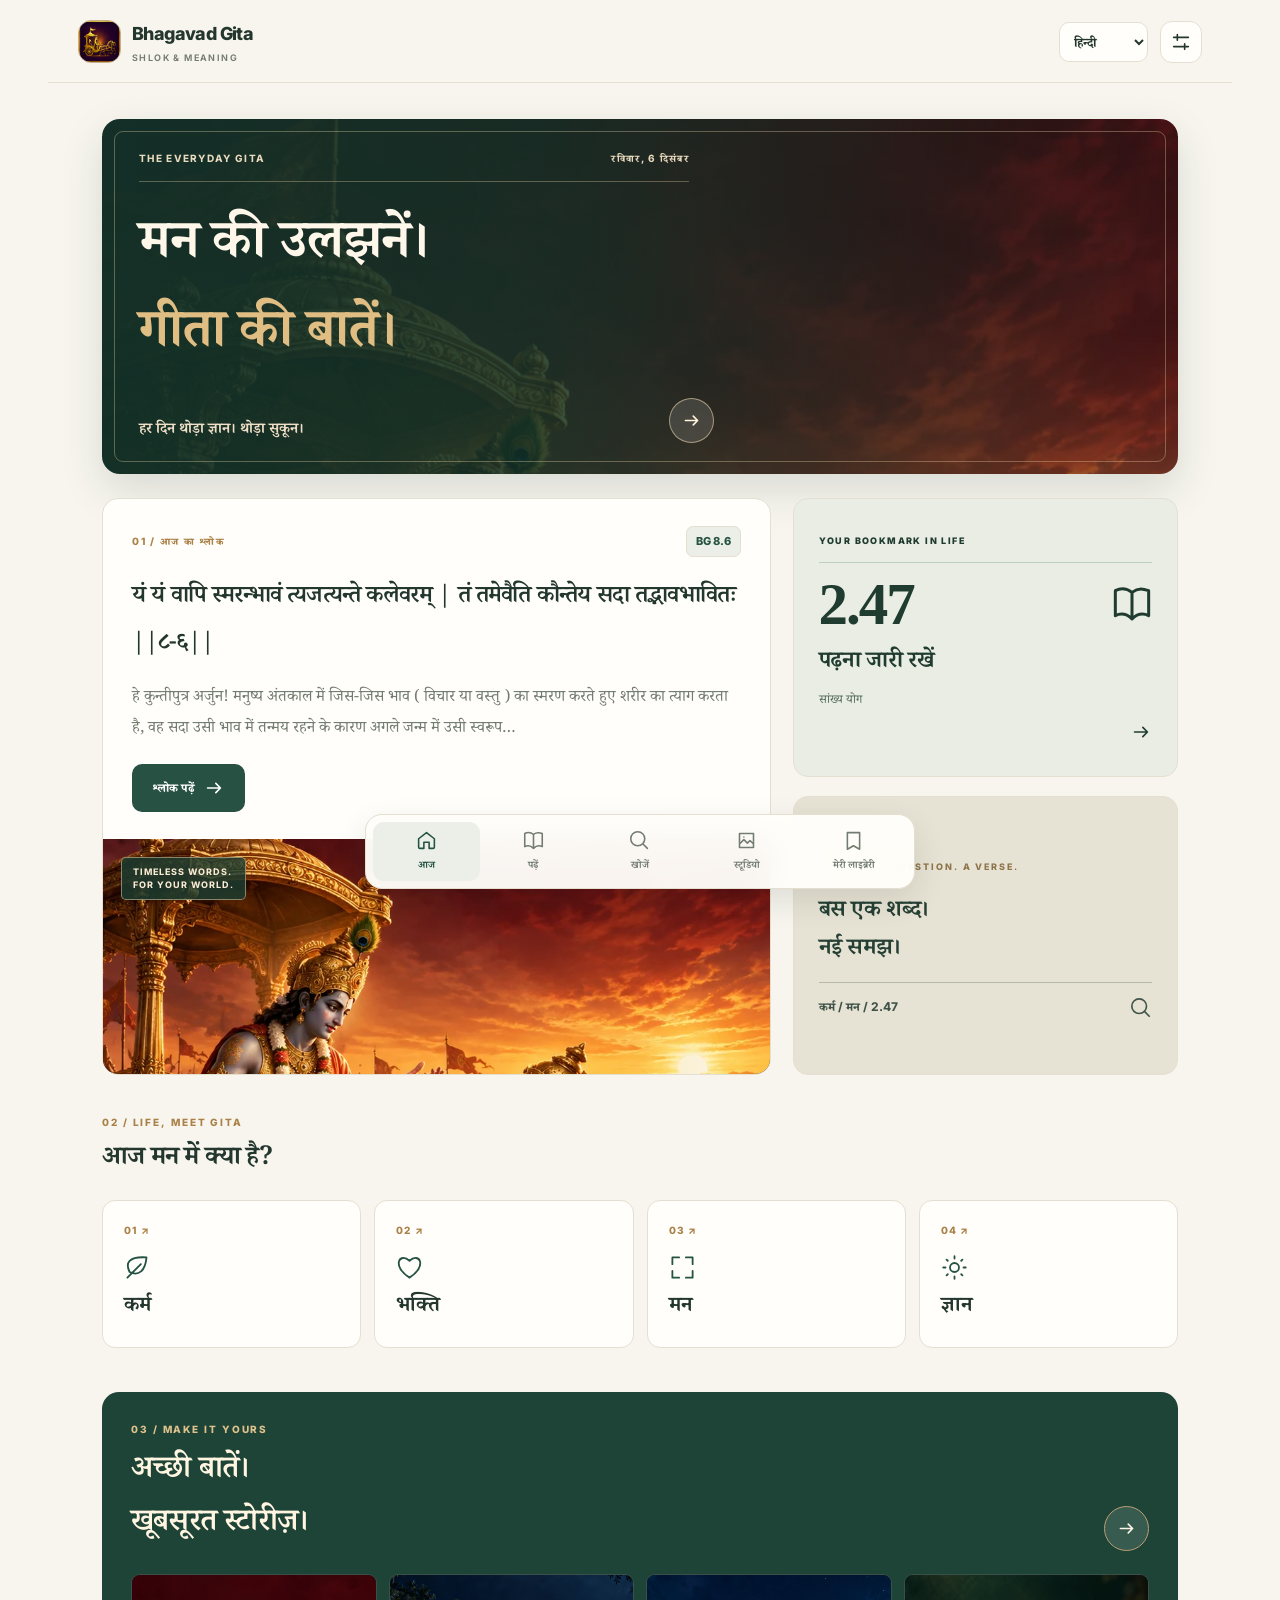
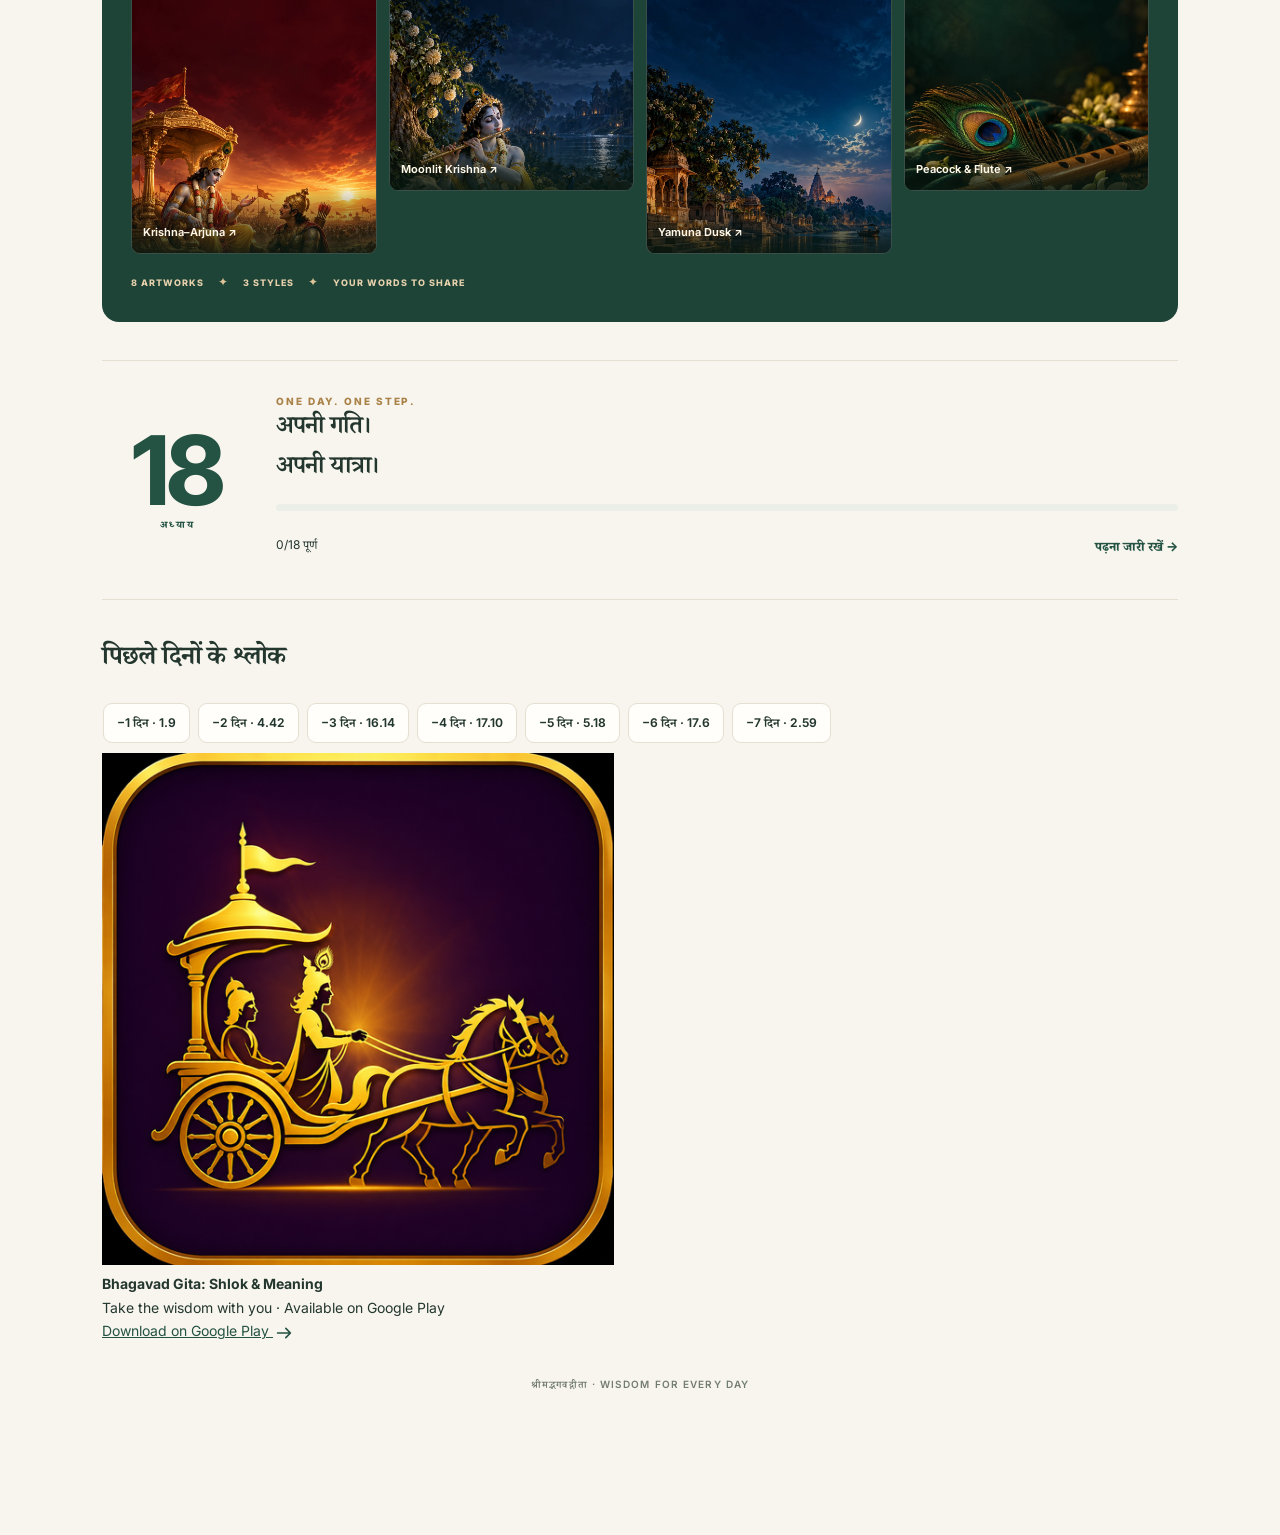
==== commit 7a2a0acd: "feat: official Play Store share links, branded card exports, and reading comfort controls" ====
--- a/index.html
+++ b/index.html
@@ -1,5 +1,5 @@
 <!doctype html>
-<html lang="hi"><head><meta charset="utf-8"><meta name="viewport" content="width=device-width,initial-scale=1,viewport-fit=cover"><meta name="theme-color" content="#f7f5ee"><meta name="description" content="Read, discover and reflect on the Bhagavad Gita. Offline reading, multilingual verse search and devotional story cards."><title>Bhagavad Gita · Daily Wisdom</title><link rel="manifest" href="manifest.webmanifest"><link rel="icon" href="logo.png">
+<html lang="hi"><head><meta charset="utf-8"><meta name="viewport" content="width=device-width,initial-scale=1,viewport-fit=cover"><meta name="theme-color" content="#f7f5ee"><meta name="description" content="Read, discover and reflect on the Bhagavad Gita. Offline reading, multilingual verse search and devotional story cards."><title>Bhagavad Gita: Shlok &amp; Meaning</title><link rel="manifest" href="manifest.webmanifest"><link rel="icon" href="logo.png">
 <style>
 @font-face{font-family:Inter;src:url('assets/fonts/inter.ttf')}@font-face{font-family:Deva;src:url('assets/fonts/devanagari.ttf')}*{box-sizing:border-box} :root{--bg:#faf7f2;--surface:#fffdfa;--ink:#2c2725;--muted:#82766e;--line:#e9e0d7;--brand:#702b3d;--soft:#f2e6e7;--gold:#ac803d;--radius:22px;--font:19px;--leading:1.95}body.dark{--bg:#161918;--surface:#202523;--ink:#eee9df;--muted:#b3b9af;--line:#39413c;--brand:#e6b9a1;--soft:#323c35;--gold:#ddbd78}body{margin:0;background:var(--bg);color:var(--ink);font-family:Inter,Deva,system-ui,sans-serif;font-size:14px;line-height:1.6}button,input,textarea,select{font:inherit}button,a,input,textarea,select{-webkit-tap-highlight-color:transparent}button{cursor:pointer;color:inherit;border:0;background:transparent}button:disabled{opacity:.45;cursor:default}button:focus-visible,a:focus-visible,input:focus-visible,select:focus-visible,textarea:focus-visible{outline:3px solid var(--gold);outline-offset:3px}a{color:var(--brand)}svg{width:22px;height:22px;stroke:currentColor;fill:none;stroke-width:1.65;stroke-linecap:round;stroke-linejoin:round;vertical-align:middle;flex-shrink:0}h1,h2,h3,p{margin:0}h1{font-size:30px;line-height:1.35;letter-spacing:-1px}h2{font-size:21px;letter-spacing:-.45px}h3{font-size:16px}.muted{color:var(--muted)}.eyebrow{text-transform:uppercase;letter-spacing:2.2px;font-size:10px;font-weight:650;color:var(--gold)}.deva{font-family:Deva,serif}.row{display:flex;align-items:center;gap:12px}.between{justify-content:space-between}.stack{display:grid;gap:16px}.small{font-size:12px}.iconbtn{width:44px;height:44px;border:1px solid var(--line);border-radius:50%;display:inline-flex;align-items:center;justify-content:center;background:var(--surface)}.primary,.secondary{display:inline-flex;justify-content:center;align-items:center;gap:9px;min-height:46px;padding:11px 20px;border-radius:13px;font-weight:600;text-decoration:none}.primary{background:var(--brand);color:var(--bg)}.secondary{border:1px solid var(--line);background:var(--surface)}.textbtn{color:var(--brand);font-weight:600;padding:10px 0}.chip{display:inline-flex;align-items:center;gap:6px;padding:8px 13px;border-radius:99px;border:1px solid var(--line);background:var(--surface);white-space:nowrap;font-size:12px}.chip.active{background:var(--brand);color:var(--bg);border-color:var(--brand)}.card{background:var(--surface);border:1px solid var(--line);border-radius:var(--radius);padding:22px}.sectionhead{display:flex;align-items:center;justify-content:space-between;gap:12px;margin:26px 0 14px}.horizontal{display:flex;gap:8px;overflow-x:auto;padding:3px 1px 10px;scrollbar-width:none}.grid{display:grid;grid-template-columns:repeat(2,minmax(0,1fr));gap:14px}.appbar{max-width:1120px;margin:auto;padding:24px 28px 16px;display:flex;align-items:center;justify-content:space-between;gap:12px}.brandmark{display:flex;align-items:center;gap:11px}.brandmark img{width:42px;height:42px;object-fit:cover;border-radius:50%}.brandmark strong{font-size:18px;letter-spacing:-.6px}.brandmark small{display:block;font-size:9px;letter-spacing:2px;color:var(--muted)}.appbar select{border:0;background:transparent;color:var(--ink);max-width:95px;padding:8px}.appbar select option{background:var(--surface)}main{max-width:1064px;margin:auto;padding:12px 0 125px;min-height:80vh}.intro{margin:10px 0 25px}.intro p{margin-top:6px}.hero{position:relative;overflow:hidden;border-radius:28px;min-height:370px;background:#3c171e;color:#fff5df;display:flex;align-items:center}.hero img{position:absolute;right:0;bottom:0;width:52%;height:100%;object-fit:cover;object-position:50% 83%}.hero:after{content:'';position:absolute;inset:0;background:linear-gradient(90deg,#3c171e 30%,#3c171ed9 50%,transparent 100%)}.hero-inner{position:relative;z-index:1;padding:35px;width:68%}.hero .eyebrow{color:#e4bf7f}.hero h2{font-family:Deva,serif;font-size:27px;line-height:1.9;margin:15px 0 12px;font-weight:600}.hero p{color:#f0daca;font-family:Deva,serif;font-size:16px;line-height:1.9;max-width:470px}.hero .primary{margin-top:22px;background:#fff1d5;color:#50212a}.hero .chip{background:#ffffff12;border-color:#ffffff26;color:#f5dfb8}.quickcard{display:flex;align-items:center;gap:15px;text-align:left;width:100%;padding:19px}.quickicon{width:48px;height:48px;background:var(--soft);color:var(--brand);border-radius:15px;display:grid;place-items:center}.quickcard small{display:block;color:var(--muted);margin-top:3px}.quickcard>svg{margin-left:auto}.topicgrid{display:grid;grid-template-columns:repeat(4,1fr);gap:12px}.topic{min-height:105px;text-align:left;background:var(--surface);border:1px solid var(--line);border-radius:19px;padding:18px}.topic svg{color:var(--gold);margin-bottom:12px}.topic strong{display:block}.artstrip{display:grid;grid-template-columns:repeat(4,1fr);gap:14px}.arttile{padding:0;position:relative;height:200px;overflow:hidden;border-radius:18px;background:#332b28;text-align:left;color:white}.arttile img{width:100%;height:100%;object-fit:cover;object-position:bottom}.arttile span{position:absolute;inset:auto 0 0;padding:35px 12px 12px;background:linear-gradient(transparent,#000b);font-size:12px}.nav{position:fixed;z-index:30;bottom:0;left:0;right:0;background:var(--surface);border-top:1px solid var(--line);padding:8px 12px calc(8px + env(safe-area-inset-bottom));display:flex;justify-content:center;gap:20px}.nav button{min-width:85px;min-height:55px;display:flex;flex-direction:column;align-items:center;justify-content:center;gap:5px;color:var(--muted);font-size:10px;font-weight:550}.nav button.active{color:var(--brand)}.nav button.active svg{background:var(--soft);box-shadow:0 0 0 7px var(--soft);border-radius:8px}.chapter{display:flex;align-items:center;gap:17px;padding:20px;text-align:left}.chapter .number{background:var(--soft);color:var(--brand);width:44px;height:48px;border-radius:13px;display:grid;place-items:center;font-size:16px;font-weight:600;flex-shrink:0}.chapter small{display:block;color:var(--muted)}.chapter .arr{margin-left:auto;color:var(--muted)}.searchbox{display:flex;gap:12px;align-items:center;background:var(--surface);border:1px solid var(--line);border-radius:17px;padding:7px 14px}.searchbox input{width:100%;min-width:0;min-height:44px;border:0;background:transparent;outline:none;color:var(--ink);font-size:16px}.filters{display:flex;gap:10px;margin-top:12px}.filters select{min-width:0;max-width:50%;flex:1;padding:11px;background:var(--surface);border:1px solid var(--line);border-radius:12px;color:var(--ink)}.result{display:block;text-align:left;width:100%;margin:12px 0;padding:20px}.result .versepreview{font-family:Deva,serif;font-size:18px;line-height:1.85;margin:12px 0 8px}.result .meaningpreview{font-size:14px;line-height:1.8;color:var(--muted)}mark{background:#f0d899;color:#4c3416;border-radius:3px;padding:0 2px}.reader{max-width:760px;margin:auto}.readerhead{margin-bottom:22px}.reader-toolbar{display:flex;justify-content:center;gap:9px;flex-wrap:wrap;margin:20px 0}.reader .verse{font-family:Deva,serif;font-size:calc(var(--font) + 7px);line-height:var(--leading);color:var(--brand);white-space:pre-line;text-align:center;padding:30px 8px}.reader .translit{font-size:16px;font-style:italic;white-space:pre-line;text-align:center;color:var(--muted);line-height:1.9;padding:0 10px 25px}.readingtext{font-family:Deva,Inter,serif;font-size:var(--font);line-height:var(--leading);white-space:pre-line}.readinglabel{font-size:10px;letter-spacing:2px;text-transform:uppercase;color:var(--gold);margin:8px 0 15px}.reader details summary{cursor:pointer;font-weight:600;padding:16px 0}.reader details .readingtext{font-size:calc(var(--font) - 1px)}.reader textarea{width:100%;min-height:110px;resize:vertical;border:1px solid var(--line);border-radius:15px;background:var(--bg);color:var(--ink);padding:15px}.divider{border:0;border-top:1px solid var(--line);margin:24px 0}.notice{background:var(--soft);border-radius:13px;padding:13px 16px;font-size:12px;color:var(--ink)}.empty{text-align:center;padding:55px 20px;color:var(--muted)}.empty svg{width:40px;height:40px;margin-bottom:16px;color:var(--gold)}.empty h2{color:var(--ink);margin-bottom:8px}.tabrow{display:flex;gap:8px;flex-wrap:wrap}.stats{display:flex;gap:20px;padding:20px 0}.stats strong{display:block;font-size:26px;color:var(--brand)}.studio{display:grid;grid-template-columns:minmax(0,1fr) minmax(0,1fr);gap:26px;align-items:start}.canvaswrap{position:sticky;top:20px;text-align:center;background:#ece5dc;border-radius:24px;padding:16px;min-height:280px}.canvaswrap canvas{display:block;max-width:100%;max-height:68vh;width:auto;height:auto;margin:auto;box-shadow:0 12px 30px #0002;border-radius:3px}.canvaswrap .row{justify-content:center;margin-top:12px;color:#534638}.studio-options{min-width:0}.thumbgrid{display:grid;grid-template-columns:repeat(4,minmax(0,1fr));gap:9px}.thumb{padding:0;border:2px solid transparent;border-radius:12px;overflow:hidden;aspect-ratio:.68;position:relative;background:#332722}.thumb img{width:100%;height:100%;object-fit:cover;object-position:bottom}.thumb.active{border-color:var(--gold);box-shadow:0 0 0 2px var(--bg),0 0 0 3px var(--gold)}.thumb span{font-size:9px;color:#fff;position:absolute;bottom:0;left:0;right:0;background:#0009;padding:5px 2px}.optionrow{display:flex;justify-content:space-between;align-items:center;gap:10px;padding:13px 0;border-bottom:1px solid var(--line)}input[type=checkbox]{accent-color:var(--brand);width:20px;height:20px}input[type=range]{accent-color:var(--brand);max-width:160px}.studio-actions{display:grid;grid-template-columns:1fr 1fr;gap:10px;margin-top:18px}.studio-options select{max-width:100%;padding:10px;background:var(--surface);border:1px solid var(--line);border-radius:10px;color:var(--ink)}.loading{padding:70px 20px;text-align:center}.spinner{width:26px;height:26px;border:2px solid var(--line);border-top-color:var(--brand);border-radius:50%;animation:spin 1s linear infinite;margin:0 auto 15px}@keyframes spin{to{transform:rotate(360deg)}}#toast{position:fixed;z-index:100;bottom:105px;left:50%;transform:translateX(-50%);background:#302a26;color:#fff;padding:13px 22px;border-radius:13px;max-width:90vw;box-shadow:0 8px 35px #0003;font-size:13px;display:none}dialog{border:1px solid var(--line);border-radius:24px;padding:26px;background:var(--surface);color:var(--ink);width:min(94vw,500px);max-height:85vh;overflow:auto}dialog::backdrop{background:#18120e88;backdrop-filter:blur(3px)}dialog h2{margin-bottom:20px}dialog .close{float:right}dialog input:not([type=checkbox]):not([type=range]),dialog select{width:100%;padding:12px;margin:6px 0 15px;border:1px solid var(--line);border-radius:10px;background:var(--bg);color:var(--ink)}.settingslinks{display:flex;gap:15px;flex-wrap:wrap;margin-top:18px;font-size:12px}.focus .appbar,.focus .nav{display:none}.focus main{padding-top:24px}.focus .reader{max-width:760px}.planprogress{height:6px;background:var(--line);border-radius:5px;margin:14px 0;overflow:hidden}.planprogress span{display:block;height:100%;background:var(--gold)}.footer{color:var(--muted);font-size:11px;text-align:center;padding:36px 0 0;letter-spacing:.5px}
 @media(min-width:1200px){main{padding-top:22px}.hero{min-height:400px}.hero-inner{width:64%}.hero h2{font-size:31px}.desktopcols{display:grid;grid-template-columns:1.6fr 1fr;gap:24px}.desktopcols .sectionhead{margin-top:0}}
@@ -17,10 +17,11 @@
 @media(max-width:360px){.appbar{padding-left:12px;padding-right:12px}.brandmark small{font-size:6px}.brandmark strong{font-size:14px}.appbar .row{gap:5px}.cover-title h1{font-size:29px}.cover-flower{right:-24px}.daily-cover{padding:15px}.cover-bottom p{font-size:11px}.hero-inner{padding:18px}.hero h2{font-size:21px}.topicgrid{gap:7px}.topic{padding:8px}.topic strong{font-size:14px}.studio-poster{padding:18px 15px}.arttile{height:168px}.journey h2{font-size:21px}.resume-note,.search-poster{padding:12px}.resume-note h2{font-size:15px}.search-poster h2{font-size:20px}}
 
 </style><link rel="stylesheet" href="assets/sacred-editorial.css"></head><body>
-<header class="appbar"><button class="brandmark" onclick="go('home')" aria-label="Home"><img src="logo.png" alt=""><span><strong>Bhagavad Gita</strong><small>ANCIENT WISDOM / REAL LIFE</small></span></button><div class="row"><select id="language" aria-label="Language" onchange="setLanguage(this.value)"><option value="hindi">हिन्दी</option><option value="english">English</option><option value="marathi">मराठी</option></select><button class="iconbtn" onclick="settings()" aria-label="Settings" id="settingsButton"></button></div></header>
+<header class="appbar"><button class="brandmark" onclick="go('home')" aria-label="Home"><img src="logo.png" alt=""><span><strong>Bhagavad Gita</strong><small>SHLOK &amp; MEANING</small></span></button><div class="row"><select id="language" aria-label="Language" onchange="setLanguage(this.value)"><option value="hindi">हिन्दी</option><option value="english">English</option><option value="marathi">मराठी</option></select><button class="iconbtn" onclick="settings()" aria-label="Settings" id="settingsButton"></button></div></header>
 <main id="main"><div class="loading"><div class="spinner"></div>Opening your Gita…</div></main><nav class="nav" id="nav" aria-label="Main navigation"></nav><div id="toast" role="status" aria-live="polite"></div><dialog id="dialog" aria-labelledby="dialogTitle"></dialog><input type="file" id="restoreFile" accept="application/json" hidden>
 <script>
 'use strict';
+const APP_NAME='Bhagavad Gita: Shlok & Meaning',PLAY_STORE_URL='https://play.google.com/store/apps/details?id=com.neon.orvertake.santoshgames.in';
 const $=id=>document.getElementById(id),esc=s=>String(s??'').replace(/[&<>"']/g,c=>({'&':'&amp;','<':'&lt;','>':'&gt;','"':'&quot;',"'":'&#39;'}[c]));
 const paths={home:'M3 10 12 3l9 7v10a1 1 0 0 1-1 1h-5v-7H9v7H4a1 1 0 0 1-1-1Z',book:'M12 5v16M12 5C8 2 4 3 2 4v15c4-2 7-1 10 2 3-3 6-4 10-2V4c-3-1-6-2-10 1Z',search:'M21 21l-5-5M18 10a8 8 0 1 1-16 0 8 8 0 0 1 16 0',studio:'M4 4h16v16H4ZM4 16l5-5 4 4 3-3 4 4M9 8h.01',library:'M5 3h14v19l-7-4-7 4Z',settings:'M4 7h16M4 17h16M8 4v6M16 14v6',arrow:'M5 12h14m-5-5 5 5-5 5',back:'M19 12H5m5-5-5 5 5 5',sun:'M12 2v2m0 16v2M2 12h2m16 0h2M5 5l1 1m12 12 1 1M5 19l1-1M18 6l1-1M16 12a4 4 0 1 1-8 0 4 4 0 0 1 8 0',heart:'M12 21C-4 11 3-2 12 6 21-2 28 11 12 21Z',focus:'M3 9V3h6m6 0h6v6m0 6v6h-6m-6 0H3v-6',leaf:'M20 3C4 2 1 8 5 16c8 4 14-1 15-13ZM3 21 15 9',check:'m4 12 5 5L20 6',close:'m5 5 14 14M19 5 5 19',download:'M12 3v12m-5-5 5 5 5-5M4 16v5h16v-5',share:'M12 16V3m-4 4 4-4 4 4M5 11v10h14V11',note:'M4 3h16v18H4ZM8 8h8M8 12h8M8 16h5',refresh:'M20 7v5h-5M4 17v-5h5M5 7a8 8 0 0 1 14 0M19 17a8 8 0 0 1-14 0',sound:'M3 9h4l5-5v16l-5-5H3ZM16 8q4 4 0 8M19 5q7 7 0 14'};
 function icon(n){return `<svg viewBox="0 0 24 24" aria-hidden="true"><path d="${paths[n]||paths.sun}"/></svg>`}
@@ -61,7 +62,7 @@
 <section class="topics-section"><div class="sectionhead"><div><p class="eyebrow">02 / LIFE, MEET GITA</p><h2>${en?'What’s on your mind?':'आज मन में क्या है?'}</h2></div><span class="scribble-star" aria-hidden="true">✷</span></div><div class="topicgrid">${[['leaf','कर्म','Duty','कर्म','01'],['heart','भक्ति','Devotion','भक्ति','02'],['focus','मन','Mind','मन','03'],['sun','ज्ञान','Wisdom','ज्ञान','04']].map(([i,hi,en,q,n])=>`<button class="topic" onclick="topicSearch('${q}')"><span class="topic-index">${n} ↗</span>${icon(i)}<strong>${lang==='english'?en:hi}</strong></button>`).join('')}</div></section>
 <section class="studio-poster"><div class="sectionhead"><div><p class="eyebrow">03 / MAKE IT YOURS</p><h2>${en?'Good words.<br>Great stories.':'अच्छी बातें।<br>खूबसूरत स्टोरीज़।'}</h2></div><button class="round-arrow" onclick="go('studio')" aria-label="Open card studio">${icon('arrow')}</button></div><div class="artstrip">${art.slice(0,4).map((a,i)=>`<button class="arttile" onclick="chooseArtHome(${i})"><img loading="lazy" src="${a.src}" alt="${a.name}"><span>${a.name} ↗</span></button>`).join('')}</div><p class="studio-foot">8 ARTWORKS <span>✦</span> 3 STYLES <span>✦</span> YOUR WORDS TO SHARE</p></section>
 <section class="journey"><div class="journey-number">18<span>${en?'CHAPTERS':'अध्याय'}</span></div><div class="journey-content"><p class="eyebrow">ONE DAY. ONE STEP.</p><h2>${en?'Your own pace.<br>Your own journey.':'अपनी गति।<br>अपनी यात्रा।'}</h2><div class="planprogress"><span style="width:${profile.plan.length/18*100}%"></span></div><div class="row between"><span class="small">${profile.plan.length}/18 ${en?'completed':'पूर्ण'}</span><button class="textbtn" onclick="startPlan()">${t('continue')} →</button></div></div></section>
-<div class="sectionhead"><h2>${en?'The daily archive':'पिछले दिनों के श्लोक'}</h2></div><div class="horizontal">${[1,2,3,4,5,6,7].map(i=>`<button class="chip" onclick="openVerse('${dailyVerse(-i).verse_id}')">−${i} ${en?'day':'दिन'} · ${dailyVerse(-i).verse_id}</button>`).join('')}</div><p class="footer">ANCIENT WISDOM. EVERYDAY LIFE. <span>✳</span> श्रीमद्भगवद्गीता</p>`}
+<div class="sectionhead"><h2>${en?'The daily archive':'पिछले दिनों के श्लोक'}</h2></div><div class="horizontal">${[1,2,3,4,5,6,7].map(i=>`<button class="chip" onclick="openVerse('${dailyVerse(-i).verse_id}')">−${i} ${en?'day':'दिन'} · ${dailyVerse(-i).verse_id}</button>`).join('')}</div><div class="app-download-promo" aria-label="Official Bhagavad Gita app"><img src="logo.png" alt="Bhagavad Gita app logo" loading="lazy"><div><strong>${APP_NAME}</strong><p>Take the wisdom with you · Available on Google Play</p></div><a class="play-store-link" href="${PLAY_STORE_URL}" target="_blank" rel="noopener noreferrer" aria-label="Download Bhagavad Gita Shlok and Meaning on Google Play">Download on Google Play ${icon('arrow')}</a></div><p class="footer">श्रीमद्भगवद्गीता · WISDOM FOR EVERY DAY</p>`}
 
 function startPlan(){let c=Array.from({length:18},(_,i)=>i+1).find(c=>!profile.plan.includes(c))||1;openVerse(data.find(v=>v.chapter===c).verse_id)}
 function chapters(){let c=+(route.id||0);$('main').innerHTML=`<div class="intro"><p class="eyebrow">THE BHAGAVAD GITA</p><h1>${c?chapterName(c):t('chapters')}</h1><p class="muted">${c?`${data.filter(v=>v.chapter===c).length} ${lang==='english'?'available verses':'उपलब्ध श्लोक'}`: '18 '+(lang==='english'?'chapters. A lifetime of wisdom.':'अध्याय। जीवन भर का ज्ञान।')}</p></div>${c?`<button class="textbtn" onclick="go('read')">${icon('back')} ${t('chapters')}</button><div class="stack">${data.filter(v=>v.chapter===c).map(v=>resultHTML(v)).join('')}</div>`:`<div class="grid chaptergrid">${chapterNames.map((n,i)=>`<button class="card chapter" onclick="go('read','${i+1}')"><span class="number">${String(i+1).padStart(2,'0')}</span><span><h3>${chapterName(i+1)}</h3><small>${data.filter(v=>v.chapter===i+1).length} ${lang==='english'?'verses':'श्लोक'}${profile.plan.includes(i+1)?' · ✓':''}</small></span><span class="arr">${icon('arrow')}</span></button>`).join('')}</div>`}`}
@@ -71,7 +72,7 @@
 let searchTimer;function debouncedSearch(){clearTimeout(searchTimer);searchTimer=setTimeout(runSearch,180)}function rememberSearch(){let q=searchQuery.trim();if(q)persist('gita_recent_searches',[q,...readJSON('gita_recent_searches',[]).filter(x=>x!==q)].slice(0,8))}function useRecent(i){searchQuery=readJSON('gita_recent_searches',[])[i]||'';$('query').value=searchQuery;runSearch()}function clearSearch(){searchQuery='';$('query').value='';runSearch();$('query').focus()}
 function runSearch(){if(!$('results'))return;let q=searchQuery.trim();if(!q){$('results').innerHTML=`<div class="empty">${icon('search')}<h2>${lang==='english'?'A word can open a world.':'एक शब्द से शुरू करें।'}</h2><p>2.47 · अध्याय 2 श्लोक 47 · कर्मण्येवाधिकारस्ते</p></div>`;return}let matches=findVerses(q,searchChapter,searchField);$('results').innerHTML=`<p class="small muted">${matches.length} ${lang==='english'?'results':'परिणाम'}${/^\d+$/.test(norm(q))?' · Select a chapter to narrow this verse number.':''}</p>${matches.length?matches.slice(0,searchLimit).map(r=>resultHTML(r.v,q,r.related)).join(''):`<div class="empty">${icon('search')}<h2>${lang==='english'?'No exact match':'सटीक परिणाम नहीं मिला'}</h2><p>${parseReference(q)?'This reference is not available in the current collection.':'Try a shorter phrase, a different language, or chapter.verse.'}</p></div>`}${matches.length>searchLimit?'<button class="secondary" onclick="searchLimit+=40;runSearch()">Load more</button>':''}`}
 function openVerse(id){rememberSearch();if(!byId.has(id)){toast('This verse is not available in the current collection.');return}profile.last=id;saveProfile();go('reader',id)}
-function reader(){let v=byId.get(route.id);if(!v){go('read');return}let i=data.indexOf(v),bookmarked=profile.bookmarks.includes(v.verse_id),done=profile.completed.includes(v.verse_id),showTrans=readJSON('gita_translit',true),compare=readJSON('gita_compare',false);$('main').innerHTML=`<article class="reader"><div class="row between readerhead"><button class="iconbtn" onclick="go('read','${v.chapter}')" aria-label="Chapter">${icon('back')}</button><div style="text-align:center"><p class="eyebrow">CHAPTER ${v.chapter} · VERSE ${v.verse}</p><h3>${chapterName(v.chapter)}</h3></div><button class="iconbtn" onclick="jumpDialog()" aria-label="Jump to verse">${icon('search')}</button></div><div class="reader-toolbar"><button class="chip ${bookmarked?'active':''}" onclick="toggleBookmark()">${icon('library')} ${t('saved')}</button><button class="chip" onclick="readerOptions()">Aa</button><button class="chip" onclick="toggleFocus()">${icon('focus')}</button><button class="chip" onclick="speakVerse()" aria-label="Device voice reading">${icon('sound')}</button><button class="chip" onclick="openStudio('${v.verse_id}')">${icon('studio')} ${t('share')}</button></div><section class="card"><p class="eyebrow" style="text-align:center">श्रीमद्भगवद्गीता · ${v.verse_id}</p><div class="verse">${esc(v.sanskrit)}</div>${showTrans?`<div class="translit">${esc(v.transliteration)}</div>`:''}<hr class="divider"><div class="readinglabel">${t('translation')} · ${lang}</div><p class="readingtext">${esc(v[lang]||'Translation unavailable.')}</p>${compare?`<hr class="divider"><div class="readinglabel">${lang==='english'?'Hindi':'English'}</div><p class="readingtext">${esc(v[lang==='english'?'hindi':'english'])}</p>`:''}<hr class="divider"><details><summary>${t('commentary')}</summary><p class="small muted" style="margin-bottom:12px">${lang==='english'?'Commentary from the app’s existing collection; not attributed to Srila Prabhupada.':'ऐप के मौजूदा संग्रह की व्याख्या; श्रील प्रभुपाद का उद्धरण नहीं।'}</p><p class="readingtext">${esc(v['tatparya_'+lang]||'Commentary unavailable in this language.')}</p></details></section><div class="row between" style="margin:20px 0"><button class="secondary" ${i===0?'disabled':''} onclick="openVerse('${data[i-1]?.verse_id}')">${icon('back')} ${t('prev')}</button><button class="secondary" ${i===data.length-1?'disabled':''} onclick="openVerse('${data[i+1]?.verse_id}')">${t('next')} ${icon('arrow')}</button></div><div class="tabrow"><button class="chip ${done?'active':''}" onclick="markRead()">${icon('check')} ${lang==='english'?'Mark as read':'पढ़ लिया'}</button><button class="chip" onclick="collectionDialog()">${icon('library')} Collection</button><button class="chip" onclick="memorize()">${icon('focus')} ${lang==='english'?'Memorise':'याद करें'}</button><button class="chip" onclick="shareText()">${icon('share')} Text</button></div><div class="sectionhead"><h2>${t('note')}</h2></div><textarea id="verseNote" aria-label="Personal reflection" placeholder="${lang==='english'?'What does this verse mean to you?':'इस श्लोक से आपने क्या सीखा?'}">${esc(profile.notes[v.verse_id]||'')}</textarea><button class="primary" style="margin-top:12px" onclick="saveNote()">${t('save')}</button><div class="sectionhead"><h3>${t('plan')}</h3></div><button class="secondary" onclick="completeChapter(${v.chapter})">${profile.plan.includes(v.chapter)?'✓ ':''}${lang==='english'?'Mark this chapter complete':'इस अध्याय को पूर्ण चिह्नित करें'}</button></article>`}
+function reader(){let v=byId.get(route.id);if(!v){go('read');return}let i=data.indexOf(v),bookmarked=profile.bookmarks.includes(v.verse_id),done=profile.completed.includes(v.verse_id),showTrans=readJSON('gita_translit',true),compare=readJSON('gita_compare',false);$('main').innerHTML=`<article class="reader"><div class="row between readerhead"><button class="iconbtn" onclick="go('read','${v.chapter}')" aria-label="Chapter">${icon('back')}</button><div style="text-align:center"><p class="eyebrow">CHAPTER ${v.chapter} · VERSE ${v.verse}</p><h3>${chapterName(v.chapter)}</h3></div><button class="iconbtn" onclick="jumpDialog()" aria-label="Jump to verse">${icon('search')}</button></div><div class="reader-toolbar"><button class="chip ${bookmarked?'active':''}" onclick="toggleBookmark()">${icon('library')} ${t('saved')}</button><button class="chip" onclick="readerOptions()">Aa</button><button class="chip" id="quickNight" onclick="toggleReadingNight()" aria-label="Toggle night reading" aria-pressed="${document.body.classList.contains('dark')}">${document.body.classList.contains('dark')?'☀ Day':'☾ Night'}</button><button class="chip" onclick="toggleFocus()">${icon('focus')}</button><button class="chip" onclick="speakVerse()" aria-label="Device voice reading">${icon('sound')}</button><button class="chip" onclick="openStudio('${v.verse_id}')">${icon('studio')} ${t('share')}</button></div><section class="card"><p class="eyebrow" style="text-align:center">श्रीमद्भगवद्गीता · ${v.verse_id}</p><div class="verse">${esc(v.sanskrit)}</div>${showTrans?`<div class="translit">${esc(v.transliteration)}</div>`:''}<hr class="divider"><div class="readinglabel">${t('translation')} · ${lang}</div><p class="readingtext">${esc(v[lang]||'Translation unavailable.')}</p>${compare?`<hr class="divider"><div class="readinglabel">${lang==='english'?'Hindi':'English'}</div><p class="readingtext">${esc(v[lang==='english'?'hindi':'english'])}</p>`:''}<hr class="divider"><details><summary>${t('commentary')}</summary><p class="small muted" style="margin-bottom:12px">${lang==='english'?'Commentary from the app’s existing collection; not attributed to Srila Prabhupada.':'ऐप के मौजूदा संग्रह की व्याख्या; श्रील प्रभुपाद का उद्धरण नहीं।'}</p><p class="readingtext">${esc(v['tatparya_'+lang]||'Commentary unavailable in this language.')}</p></details></section><div class="row between" style="margin:20px 0"><button class="secondary" ${i===0?'disabled':''} onclick="openVerse('${data[i-1]?.verse_id}')">${icon('back')} ${t('prev')}</button><button class="secondary" ${i===data.length-1?'disabled':''} onclick="openVerse('${data[i+1]?.verse_id}')">${t('next')} ${icon('arrow')}</button></div><div class="tabrow"><button class="chip ${done?'active':''}" onclick="markRead()">${icon('check')} ${lang==='english'?'Mark as read':'पढ़ लिया'}</button><button class="chip" onclick="collectionDialog()">${icon('library')} Collection</button><button class="chip" onclick="memorize()">${icon('focus')} ${lang==='english'?'Memorise':'याद करें'}</button><button class="chip" onclick="shareText()">${icon('share')} Text</button></div><div class="sectionhead"><h2>${t('note')}</h2></div><textarea id="verseNote" aria-label="Personal reflection" placeholder="${lang==='english'?'What does this verse mean to you?':'इस श्लोक से आपने क्या सीखा?'}">${esc(profile.notes[v.verse_id]||'')}</textarea><button class="primary" style="margin-top:12px" onclick="saveNote()">${t('save')}</button><div class="sectionhead"><h3>${t('plan')}</h3></div><button class="secondary" onclick="completeChapter(${v.chapter})">${profile.plan.includes(v.chapter)?'✓ ':''}${lang==='english'?'Mark this chapter complete':'इस अध्याय को पूर्ण चिह्नित करें'}</button></article>`}
 function toggleBookmark(){let id=route.id;profile.bookmarks=profile.bookmarks.includes(id)?profile.bookmarks.filter(x=>x!==id):[id,...profile.bookmarks];saveProfile();reader()}function saveNote(){let v=$('verseNote').value.trim();if(v)profile.notes[route.id]=v;else delete profile.notes[route.id];saveProfile();toast(t('save')+' ✓')}function markRead(){if(!profile.completed.includes(route.id))profile.completed.push(route.id);let day=dateKey();if(!profile.streakDays.includes(day))profile.streakDays.push(day);saveProfile();reader()}function completeChapter(c){if(!profile.plan.includes(c))profile.plan.push(c);saveProfile();reader();toast('Progress saved ✓')}function toggleFocus(){focusMode=!focusMode;document.body.classList.toggle('focus',focusMode)}
 function modal(title,body){let d=$('dialog');d.innerHTML=`<button class="iconbtn close" onclick="$('dialog').close()" aria-label="Close">${icon('close')}</button><h2 id="dialogTitle">${title}</h2>${body}`;if(!d.open)d.showModal()}
 function jumpDialog(){modal(t('searchtitle'),`<form onsubmit="event.preventDefault();let id=$('jumpChapter').value+'.'+$('jumpVerse').value;if(byId.has(id)){$('dialog').close();openVerse(id)}else toast('Verse unavailable. Check the chapter and verse number.')"><label>Chapter<select id="jumpChapter">${chapterNames.map((_,i)=>`<option value="${i+1}" ${byId.get(route.id)?.chapter===i+1?'selected':''}>${i+1} · ${chapterName(i+1)}</option>`).join('')}</select></label><label>Verse<input id="jumpVerse" type="number" min="1" max="78" required value="1"></label><button class="primary">${t('open')}</button></form>`)}
@@ -79,18 +80,19 @@
 function collectionDialog(){modal('Save to collection',`<form onsubmit="event.preventDefault();let n=$('collectionName').value.trim();if(!n||['__proto__','constructor','prototype'].includes(n))return;profile.collections[n]=Array.from(new Set([...(profile.collections[n]||[]),route.id]));saveProfile();$('dialog').close();toast('Added to collection')"><label>Collection name<input id="collectionName" maxlength="60" list="collectionNames" required placeholder="Morning reading"></label><datalist id="collectionNames">${Object.keys(profile.collections).map(n=>`<option value="${esc(n)}">`).join('')}</datalist><button class="primary">${t('save')}</button></form>`)}
 function memorize(){let v=byId.get(route.id);modal('Recall · '+v.verse_id,`<p class="muted small">Read each line, then hide it and recall it.</p>${v.sanskrit.split('\n').map((s,i)=>`<details open style="padding:12px 0;border-bottom:1px solid var(--line)"><summary>Line ${i+1} · show / hide</summary><p class="readingtext">${esc(s)}</p></details>`).join('')}`)}
 function stopAudio(){if(window.speechSynthesis)window.speechSynthesis.cancel()}function speakVerse(){if(!window.speechSynthesis){toast('Device voice unavailable in this WebView.');return}if(speechSynthesis.speaking){stopAudio();return}let v=byId.get(route.id),u=new SpeechSynthesisUtterance(v[lang]);u.lang={hindi:'hi-IN',english:'en-IN',marathi:'mr-IN'}[lang];u.rate=.85;u.onerror=()=>toast('This device could not read this language.');speechSynthesis.speak(u);toast('Device voice · tap again to stop')}
-async function shareText(){let v=byId.get(route.id),text=`श्रीमद्भगवद्गीता ${v.verse_id}\n\n${v.sanskrit}\n\n${v[lang]}\n\n${location.origin+location.pathname}#verse/${v.verse_id}`;try{if(window.AndroidShare?.shareText)AndroidShare.shareText(text);else if(navigator.share)await navigator.share({title:'Bhagavad Gita '+v.verse_id,text});else {await navigator.clipboard.writeText(text);toast('Copied')}}catch(e){if(e.name!=='AbortError')toast('Sharing unavailable.')}}
+async function shareText(){let v=byId.get(route.id),text=`श्रीमद्भगवद्गीता ${v.verse_id}\n\n${v.sanskrit}\n\n${v[lang]}\n\nDownload ${APP_NAME} on Google Play:\n${PLAY_STORE_URL}`;try{if(window.AndroidShare?.shareText)AndroidShare.shareText(text);else if(navigator.share)await navigator.share({title:APP_NAME+' · BG '+v.verse_id,text});else {await navigator.clipboard.writeText(text);toast('Copied')}}catch(e){if(e.name!=='AbortError')toast('Sharing unavailable.')}}
 function library(){let ids=libraryTab==='notes'?Object.keys(profile.notes):libraryTab==='read'?profile.completed:profile.bookmarks;$('main').innerHTML=`<div class="intro"><p class="eyebrow">YOUR PERSONAL SPACE</p><h1>${t('library')}</h1><p class="muted">${lang==='english'?'Keep the wisdom that stays with you.':'जो ज्ञान मन को छुए, उसे सहेजें।'}</p></div><div class="stats"><div><strong>${profile.bookmarks.length}</strong><span class="small muted">${t('saved')}</span></div><div><strong>${Object.keys(profile.notes).length}</strong><span class="small muted">${t('note')}</span></div><div><strong>${profile.completed.length}</strong><span class="small muted">Read</span></div></div><div class="tabrow">${[['saved',t('saved')],['notes',t('note')],['read','Read'],['collections','Collections']].map(([v,n])=>`<button class="chip ${libraryTab===v?'active':''}" onclick="libraryTab='${v}';library()">${n}</button>`).join('')}</div>${libraryTab==='collections'?`<div style="margin-top:20px">${Object.keys(profile.collections).map((n,i)=>`<details class="card" style="margin:12px 0"><summary>${esc(n)} · ${profile.collections[n].length}</summary>${profile.collections[n].filter(id=>byId.has(id)).map(id=>`${resultHTML(byId.get(id))}<button class="textbtn small" onclick="removeFromCollection(${i},'${id}')">Remove from collection</button>`).join('')}</details>`).join('')||emptyHTML()}</div>`:ids.length?ids.filter(id=>byId.has(id)).map(id=>resultHTML(byId.get(id))+(libraryTab==='notes'?`<p class="notice">${esc(profile.notes[id])}</p>`:'')).join(''):emptyHTML()}<div class="sectionhead"><h2>Backup & restore</h2></div><div class="tabrow"><button class="secondary" onclick="backup()">${icon('download')} Export backup</button><button class="secondary" onclick="$('restoreFile').click()">Restore backup</button></div><p class="small muted" style="margin-top:10px">Stored on this device. Export before clearing app data.</p>`}
 function emptyHTML(){return `<div class="empty">${icon('library')}<h2>${t('empty')}</h2><p>${t('emptyhelp')}</p></div>`}function removeFromCollection(i,id){let n=Object.keys(profile.collections)[i];profile.collections[n]=profile.collections[n].filter(x=>x!==id);saveProfile();library()}
 function downloadBlob(blob,name){let a=document.createElement('a'),u=URL.createObjectURL(blob);a.href=u;a.download=name;a.click();setTimeout(()=>URL.revokeObjectURL(u),30000)}
 function backup(){downloadBlob(new Blob([JSON.stringify({schema:'gita-backup-v2',profile,exported:new Date().toISOString()},null,2)],{type:'application/json'}),'Gita-backup-'+dateKey()+'.json');toast('Backup download requested')}
 $('restoreFile').onchange=async e=>{let file=e.target.files[0];if(!file)return;try{if(file.size>5e6)throw Error();let b=JSON.parse(await file.text());if(b.schema!=='gita-backup-v2'||!b.profile||!Array.isArray(b.profile.bookmarks))throw Error();let p=b.profile;for(let k of ['completed','plan'])if(p[k]!==undefined&&!Array.isArray(p[k]))throw Error();for(let k of ['notes','collections'])if(p[k]!==undefined&&(!p[k]||typeof p[k]!=='object'||Array.isArray(p[k])))throw Error();let next=JSON.parse(JSON.stringify(profile));for(let key of ['bookmarks','completed'])next[key]=[...new Set(next[key].concat((p[key]||[]).filter(id=>typeof id==='string'&&byId.has(id))))];for(let [id,text] of Object.entries(p.notes||{}))if(byId.has(id)&&typeof text==='string'&&!next.notes[id])next.notes[id]=text.slice(0,50000);for(let [name,ids] of Object.entries(p.collections||{}))if(Array.isArray(ids)&&!['__proto__','constructor','prototype'].includes(name))next.collections[name]=[...new Set([...(next.collections[name]||[]),...ids.filter(id=>byId.has(id))])];next.plan=[...new Set([...next.plan,...(p.plan||[]).filter(n=>Number.isInteger(n)&&n>=1&&n<=18)])];profile=next;saveProfile();toast('Backup merged. Existing notes kept.');render()}catch{toast('Invalid or unsupported backup. No reset performed.')}e.target.value=''};
 function setLanguage(v){lang=v;try{localStorage.setItem('bg_lang',v)}catch{}render()}
-function applyPreferences(){document.documentElement.style.setProperty('--font',readJSON('gita_font',19)+'px');document.documentElement.style.setProperty('--leading',readJSON('gita_leading',1.95));document.body.classList.toggle('dark',readJSON('gita_dark',localStorage.getItem('bg_theme_mode')==='night'));try{window.AndroidNative?.setStatusBarColor(document.body.classList.contains('dark')?'#171823':'#f6f2e9',document.body.classList.contains('dark'))}catch{}}
-function settings(){modal(t('settings'),`<label class="optionrow">Dark appearance<input type="checkbox" ${document.body.classList.contains('dark')?'checked':''} onchange="persist('gita_dark',this.checked);applyPreferences()"></label><p class="small muted" style="margin:18px 0">Daily verse changes at midnight, India time. Rechecked when you return to the app.</p><button class="secondary" id="offlineSave" onclick="saveOffline()">${icon('download')} ${t('offline')}</button><p id="offlineStatus" class="small muted" style="margin-top:10px">Reading is available offline after the first successful load. Save artwork here for offline card creation.</p><hr class="divider"><h3>About this collection</h3><p class="small muted" style="margin:10px 0">18 chapters · ${data.length} available verse records. Some references are absent in the supplied collection; missing content is never invented. Translations and commentary are preserved from the existing app. Commentary is not presented as a verified quotation from Srila Prabhupada.</p><div class="settingslinks"><a href="aboutus.html">About</a><a href="contactus.html">Contact</a><a href="privacy.html">Privacy</a><a href="terms.html">Terms</a><a href="ASSET_CREDITS.md">Artwork credits</a></div><p class="small muted" style="margin-top:20px">Web edition 12 · Your existing Android sharing bridge is supported. Native notifications and ads are managed by the Android app.</p>`)}
+function applyPreferences(){let night=readJSON('gita_dark',localStorage.getItem('bg_theme_mode')==='night'),comfort=readJSON('gita_eye_comfort',false);document.documentElement.style.setProperty('--font',readJSON('gita_font',19)+'px');document.documentElement.style.setProperty('--leading',readJSON('gita_leading',1.95));document.body.classList.toggle('dark',night);document.body.classList.toggle('eye-comfort',night&&comfort);document.documentElement.style.colorScheme=night?'dark':'light';document.querySelector('meta[name="theme-color"]')?.setAttribute('content',night?'#090909':'#f7f5ee');try{window.AndroidNative?.setStatusBarColor(night?'#090909':'#f7f5ee',night)}catch{}}
+function toggleReadingNight(){persist('gita_dark',!document.body.classList.contains('dark'));applyPreferences();let b=$('quickNight');if(b){b.textContent=document.body.classList.contains('dark')?'☀ Day':'☾ Night';b.setAttribute('aria-pressed',String(document.body.classList.contains('dark')))}}
+function settings(){modal(t('settings'),`<label class="optionrow">AMOLED night reading · black & soft white<input type="checkbox" ${document.body.classList.contains('dark')?'checked':''} onchange="persist('gita_dark',this.checked);applyPreferences()"></label><label class="optionrow">Extra eye comfort · dimmer, warmer text<input type="checkbox" ${readJSON('gita_eye_comfort',false)?'checked':''} onchange="persist('gita_eye_comfort',this.checked);applyPreferences()"></label><p class="small muted" style="margin:6px 0 18px">Night mode minimizes bright areas. Extra comfort softens contrast. Your device's Night Light and screen brightness control the display output; this app cannot block all blue light.</p><p class="small muted" style="margin:18px 0">Daily verse changes at midnight, India time. Rechecked when you return to the app.</p><button class="secondary" id="offlineSave" onclick="saveOffline()">${icon('download')} ${t('offline')}</button><p id="offlineStatus" class="small muted" style="margin-top:10px">Reading is available offline after the first successful load. Save artwork here for offline card creation.</p><hr class="divider"><h3>Get the official app</h3><div class="settings-app-promo"><img src="logo.png" alt="Bhagavad Gita app logo"><span><strong>${APP_NAME}</strong><a href="${PLAY_STORE_URL}" target="_blank" rel="noopener noreferrer">Download on Google Play ${icon('arrow')}</a></span></div><hr class="divider"><h3>About this collection</h3><p class="small muted" style="margin:10px 0">18 chapters · ${data.length} available verse records. Some references are absent in the supplied collection; missing content is never invented. Translations and commentary are preserved from the existing app. Commentary is not presented as a verified quotation from Srila Prabhupada.</p><div class="settingslinks"><a href="aboutus.html">About</a><a href="contactus.html">Contact</a><a href="privacy.html">Privacy</a><a href="terms.html">Terms</a><a href="ASSET_CREDITS.md">Artwork credits</a></div><p class="small muted" style="margin-top:20px">Web edition 13 · Android sharing bridge supported. Native notifications and ads are managed by the Android app.</p>`)}
 let offlineSaving=false;async function saveOffline(){if(offlineSaving)return;if(!('caches' in window)||!('serviceWorker' in navigator)){toast('Offline saving requires HTTPS and a supported browser.');return}offlineSaving=true;let b=$('offlineSave');b.disabled=true;try{await navigator.serviceWorker.ready;let cache=await caches.open('gita-v12-art');for(let i=0;i<art.length;i++){let response=await fetch(art[i].src);if(!response.ok)throw Error();await cache.put(art[i].src,response);if($('offlineStatus'))$('offlineStatus').textContent=`Saved artwork ${i+1}/${art.length}`;}if($('offlineStatus'))$('offlineStatus').textContent='All artwork saved. Reading and card creation are ready offline.';toast('Offline collection saved ✓')}catch{toast('Offline save interrupted. Retry when connected.')}finally{offlineSaving=false;if(b.isConnected)b.disabled=false}}
 let studioState=Object.assign({id:'2.47',art:0,layout:0,format:'story',sanskrit:true,translit:false,meaning:true,size:1},readJSON('gita_studio',{}));
-function openStudio(id){studioState.id=id;go('studio')}function chooseArtHome(i){studioState.art=i;studioState.id=dailyVerse().verse_id;go('studio')}function studio(){if(!byId.has(studioState.id))studioState.id=dailyVerse().verse_id;let v=byId.get(studioState.id);$('main').innerHTML=`<div class="intro"><p class="eyebrow">GITA CARD STUDIO</p><h1>${t('create')}</h1><p class="muted">${t('studiointro')}</p></div><div class="studio"><div class="canvaswrap"><canvas id="cardCanvas" width="1080" height="1920" aria-label="Verse card preview"></canvas><div class="row"><button class="iconbtn" onclick="cardPage=Math.max(0,cardPage-1);displayCard()" aria-label="Previous card">${icon('back')}</button><span id="pageLabel" class="small" aria-live="polite">Rendering…</span><button class="iconbtn" onclick="cardPage=Math.min(cardPages.length-1,cardPage+1);displayCard()" aria-label="Next card">${icon('arrow')}</button></div><p class="small" id="renderInfo" style="color:#68594e;margin-top:8px">Text adjusts to the card, not your screen.</p></div><div class="studio-options"><div class="row between"><h3>BG ${v.verse_id} · ${t('studio')}</h3><button class="textbtn small" onclick="go('search')">Change verse →</button></div><div class="horizontal" style="margin-top:12px">${[['story','9:16 Story'],['portrait','4:5 Post'],['square','1:1 Square']].map(([f,n])=>`<button class="chip ${studioState.format===f?'active':''}" onclick="studioState.format='${f}';studio()">${n}</button>`).join('')}</div><div class="sectionhead" style="margin-top:16px"><h3>Artwork collection</h3><button class="textbtn small" onclick="studioState.art=(studioState.art+1+Math.floor(Math.random()*(art.length-1)))%art.length;studio()">Surprise me ↻</button></div><div class="thumbgrid">${art.map((a,i)=>`<button class="thumb ${studioState.art===i?'active':''}" aria-label="${a.name}" aria-pressed="${studioState.art===i}" onclick="studioState.art=${i};studio()"><img loading="lazy" src="${a.src}" alt=""><span>${a.name}</span></button>`).join('')}</div><div class="sectionhead"><h3>Composition</h3><span class="small muted">8 artworks × 3 styles</span></div><div class="tabrow">${['Royal','Editorial','Quiet'].map((n,i)=>`<button class="chip ${studioState.layout===i?'active':''}" onclick="studioState.layout=${i};studio()">${n}</button>`).join('')}</div><label class="optionrow">Sanskrit<input type="checkbox" ${studioState.sanskrit?'checked':''} onchange="studioState.sanskrit=this.checked;renderCard()"></label><label class="optionrow">Transliteration<input type="checkbox" ${studioState.translit?'checked':''} onchange="studioState.translit=this.checked;renderCard()"></label><label class="optionrow">${t('translation')} · ${lang}<input type="checkbox" ${studioState.meaning?'checked':''} onchange="studioState.meaning=this.checked;renderCard()"></label><label class="optionrow">Text size<input type="range" min=".85" max="1.2" step=".05" value="${studioState.size}" oninput="studioState.size=+this.value;renderCard()"></label><div class="studio-actions"><button id="cardDownload" class="secondary" onclick="exportCard(false)" disabled>${icon('download')} ${t('download')}</button><button id="cardShare" class="primary" onclick="exportCard(true)" disabled>${icon('share')} Share</button></div><p class="small muted" style="margin-top:14px">Long verses flow onto numbered cards. Download or share each page using the arrows. Draft settings are saved automatically.</p><p class="small muted" style="margin-top:8px">${studioState.art===7?'Srila Prabhupada in Jaipur (1972). Photograph: Mr.kumar06 / Wikimedia Commons, CC0. Verse text is from the Gita collection, not a quotation from the photograph.':'Original AI-assisted devotional artwork. Text comes from the app’s verse collection.'}</p></div></div>`;cardPage=0;renderCard()}
+function openStudio(id){studioState.id=id;go('studio')}function chooseArtHome(i){studioState.art=i;studioState.id=dailyVerse().verse_id;go('studio')}function studio(){if(!byId.has(studioState.id))studioState.id=dailyVerse().verse_id;let v=byId.get(studioState.id);$('main').innerHTML=`<div class="intro"><p class="eyebrow">GITA CARD STUDIO</p><h1>${t('create')}</h1><p class="muted">${t('studiointro')}</p></div><div class="studio"><div class="canvaswrap"><canvas id="cardCanvas" width="1080" height="1920" aria-label="Verse card preview"></canvas><div class="row"><button class="iconbtn" onclick="cardPage=Math.max(0,cardPage-1);displayCard()" aria-label="Previous card">${icon('back')}</button><span id="pageLabel" class="small" aria-live="polite">Rendering…</span><button class="iconbtn" onclick="cardPage=Math.min(cardPages.length-1,cardPage+1);displayCard()" aria-label="Next card">${icon('arrow')}</button></div><p class="small" id="renderInfo" style="color:#68594e;margin-top:8px">Text adjusts to the card, not your screen.</p></div><div class="studio-options"><div class="row between"><h3>BG ${v.verse_id} · ${t('studio')}</h3><button class="textbtn small" onclick="go('search')">Change verse →</button></div><div class="horizontal" style="margin-top:12px">${[['story','9:16 Story'],['portrait','4:5 Post'],['square','1:1 Square']].map(([f,n])=>`<button class="chip ${studioState.format===f?'active':''}" onclick="studioState.format='${f}';studio()">${n}</button>`).join('')}</div><div class="sectionhead" style="margin-top:16px"><h3>Artwork collection</h3><button class="textbtn small" onclick="studioState.art=(studioState.art+1+Math.floor(Math.random()*(art.length-1)))%art.length;studio()">Surprise me ↻</button></div><div class="thumbgrid">${art.map((a,i)=>`<button class="thumb ${studioState.art===i?'active':''}" aria-label="${a.name}" aria-pressed="${studioState.art===i}" onclick="studioState.art=${i};studio()"><img loading="lazy" src="${a.src}" alt=""><span>${a.name}</span></button>`).join('')}</div><div class="sectionhead"><h3>Composition</h3><span class="small muted">8 artworks × 3 styles</span></div><div class="tabrow">${['Royal','Editorial','Quiet'].map((n,i)=>`<button class="chip ${studioState.layout===i?'active':''}" onclick="studioState.layout=${i};studio()">${n}</button>`).join('')}</div><label class="optionrow">Sanskrit<input type="checkbox" ${studioState.sanskrit?'checked':''} onchange="studioState.sanskrit=this.checked;renderCard()"></label><label class="optionrow">Transliteration<input type="checkbox" ${studioState.translit?'checked':''} onchange="studioState.translit=this.checked;renderCard()"></label><label class="optionrow">${t('translation')} · ${lang}<input type="checkbox" ${studioState.meaning?'checked':''} onchange="studioState.meaning=this.checked;renderCard()"></label><label class="optionrow">Text size<input type="range" min=".85" max="1.2" step=".05" value="${studioState.size}" oninput="studioState.size=+this.value;renderCard()"></label><div class="studio-actions"><button id="cardDownload" class="secondary" onclick="exportCard(false)" disabled>${icon('download')} ${t('download')}</button><button id="cardShare" class="primary" onclick="exportCard(true)" disabled>${icon('share')} Share</button></div><div class="studio-app-promo"><img src="logo.png" alt="Bhagavad Gita app logo"><div><strong>${APP_NAME}</strong><p>Exported cards include the app logo and Google Play download branding.</p><a href="${PLAY_STORE_URL}" target="_blank" rel="noopener noreferrer">View official app on Google Play →</a></div></div><p class="small muted" style="margin-top:14px">Long verses flow onto numbered cards. Download or share each page using the arrows. Draft settings are saved automatically.</p><p class="small muted" style="margin-top:8px">${studioState.art===7?'Srila Prabhupada in Jaipur (1972). Photograph: Mr.kumar06 / Wikimedia Commons, CC0. Verse text is from the Gita collection, not a quotation from the photograph.':'Original AI-assisted devotional artwork. Text comes from the app’s verse collection.'}</p></div></div>`;cardPage=0;renderCard()}
 const imageCache=new Map();function loadImage(src){if(imageCache.has(src))return imageCache.get(src);let promise=new Promise((resolve,reject)=>{let img=new Image();img.onload=()=>resolve(img);img.onerror=()=>{imageCache.delete(src);reject(Error('Artwork unavailable'))};img.src=src});imageCache.set(src,promise);return promise}
 function font(ctx,size,kind){ctx.font=`${kind==='sanskrit'?'600':'400'} ${size}px ${kind==='translit'?'Inter':'Deva'}, serif`}
 function wrap(ctx,text,width){let lines=[];for(let para of String(text).split('\n')){let current='';for(let word of para.split(/\s+/).filter(Boolean)){let test=current?current+' '+word:word;if(ctx.measureText(test).width<=width){current=test;continue}if(current){lines.push(current);current=''}if(ctx.measureText(word).width<=width){current=word;continue}let seg=typeof Intl.Segmenter==='function'?Array.from(new Intl.Segmenter('hi',{granularity:'grapheme'}).segment(word),x=>x.segment):Array.from(word);for(let unit of seg){if(current&&ctx.measureText(current+unit).width>width){lines.push(current);current=''}current+=unit}}if(current)lines.push(current)}return lines}
@@ -103,9 +105,30 @@
 ctx.drawImage(img,0,sy,img.width,sh,(1080-w)/2,top+(height-h)/2,w,h);
 }
 function fitLayout(ctx,v,w,h){const blocks=[];if(studioState.sanskrit)blocks.push({kind:'sanskrit',text:v.sanskrit});if(studioState.translit)blocks.push({kind:'translit',text:v.transliteration});if(studioState.meaning)blocks.push({kind:'meaning',text:v[lang]});if(!blocks.length)return [];let available=h===1920?820:h===1350?570:420;let width=w-160;let fitted;for(let factor=1;factor>=.72;factor-=.04){let items=[];for(let b of blocks){let size=Math.round(({sanskrit:58,translit:34,meaning:42}[b.kind])*studioState.size*factor);font(ctx,size,b.kind);let lines=wrap(ctx,b.text,width);for(let j=0;j<lines.length;j++)items.push({text:lines[j],kind:b.kind,size,height:size*(b.kind==='translit'?1.55:1.9),gap:j===lines.length-1?24:0})}fitted=items;if(items.reduce((s,l)=>s+l.height+l.gap,0)<=available)break}let pages=[],page=[],used=0;for(let l of fitted){if(used+l.height>available&&page.length){pages.push(page);page=[];used=0}page.push(l);used+=l.height+l.gap}if(page.length)pages.push(page);return pages}
-async function renderCard(){let token=++renderToken;for(let n of ['cardShare','cardDownload'])if($(n))$(n).disabled=true;let canvas=$('cardCanvas');if(!canvas)return;let context=canvas.getContext('2d');context.clearRect(0,0,canvas.width,canvas.height);$('pageLabel').textContent='Rendering…';try{await Promise.all([document.fonts.load('600 48px Deva'),document.fonts.load('400 36px Deva'),document.fonts.load('400 30px Inter')]);let a=art[studioState.art],img=await loadImage(a.src);if(token!==renderToken||!$('cardCanvas'))return;let v=byId.get(studioState.id),h={story:1920,portrait:1350,square:1080}[studioState.format];let pages=fitLayout(context,v,1080,h);if(!pages.length){$('pageLabel').textContent='Select at least one text section';cardPages=[];return}cardPages=pages.map((lines,index)=>{let cv=document.createElement('canvas');cv.width=1080;cv.height=h;let c=cv.getContext('2d');let royal=studioState.layout===0,editorial=studioState.layout===1,quiet=studioState.layout===2;let maxBottom=h===1920?1085:h===1350?805:655;let textBottom=Math.min(maxBottom,Math.max(h===1920?760:h===1350?590:500,265+lines.reduce((sum,l)=>sum+l.height+l.gap,0)));let artTop=textBottom+5,artBottom=h-160;c.fillStyle=a.color;c.fillRect(0,0,1080,h);drawArtwork(c,img,artTop,artBottom-artTop,studioState.art===7);let fade=c.createLinearGradient(0,artTop,0,artTop+110);fade.addColorStop(0,a.color);fade.addColorStop(1,a.color+'00');c.fillStyle=fade;c.fillRect(0,artTop,1080,110);let bottom=c.createLinearGradient(0,artBottom-60,0,artBottom);bottom.addColorStop(0,a.color+'00');bottom.addColorStop(1,a.color);c.fillStyle=bottom;c.fillRect(0,artBottom-60,1080,60);if(editorial){c.fillStyle='#f6eddd';c.fillRect(40,40,1000,textBottom-35)}let ink=editorial?'#39261d':'#f9ecd2',gold=editorial?'#896125':'#edc879';c.strokeStyle=gold;c.lineWidth=2;if(royal){c.strokeRect(24,24,1032,h-48);c.globalAlpha=.5;c.strokeRect(35,35,1010,h-70);c.globalAlpha=1;for(let [x,y,sx,sy] of [[44,44,1,1],[1036,44,-1,1],[44,h-44,1,-1],[1036,h-44,-1,-1]]){c.save();c.translate(x,y);c.scale(sx,sy);c.beginPath();c.moveTo(0,60);c.bezierCurveTo(35,40,0,15,60,0);c.moveTo(0,30);c.bezierCurveTo(40,40,40,0,30,0);c.stroke();c.restore()}}c.textAlign='center';c.textBaseline='top';c.fillStyle=gold;font(c,royal?72:62,'sanskrit');c.fillText('श्रीमद्भगवद्गीता',540,65);c.font='400 24px Inter';c.fillStyle=ink;c.fillText(`CHAPTER ${v.chapter}  ·  VERSE ${v.verse}${pages.length>1?'  ·  '+(index+1)+'/'+pages.length:''}`,540,150);c.strokeStyle=gold;c.beginPath();c.moveTo(390,202);c.lineTo(690,202);c.stroke();let y=235;for(let l of lines){font(c,l.size,l.kind);c.fillStyle=l.kind==='sanskrit'?gold:ink;c.textAlign=quiet?'left':'center';c.fillText(l.text,quiet?80:540,y);y+=l.height+l.gap}c.textAlign='center';font(c,24,'sanskrit');c.fillStyle='#edc879';c.fillText('हरे कृष्ण हरे कृष्ण कृष्ण कृष्ण हरे हरे । हरे राम हरे राम राम राम हरे हरे ॥',540,h-132);c.font='600 27px Inter';c.fillStyle='#f9ecd2';c.fillText('Bhagavad Gita · Daily Wisdom',540,h-82);c.font='400 18px Inter';c.fillStyle='#d3bfa6';c.fillText(studioState.art===7?'Photo: Mr.kumar06 / Wikimedia Commons · CC0':'Read. Reflect. Share.  •  Bhagavad Gita App',540,h-43);return cv});cardPage=Math.min(cardPage,cardPages.length-1);displayCard();persist('gita_studio',studioState);$('renderInfo').textContent=`${1080} × ${h} · ${pages.length} ${pages.length===1?'card':'cards'} · ${['Royal','Editorial','Quiet'][studioState.layout]}`;for(let n of ['cardShare','cardDownload'])if($(n))$(n).disabled=false}catch(e){if(token===renderToken&&$('pageLabel')){$('pageLabel').textContent='Could not load artwork or fonts.';$('renderInfo').innerHTML='<button class="textbtn" onclick="renderCard()">Retry rendering</button>';cardPages=[]}}}
+
+/* Branded watermark is embedded into pixels of every exported ratio. */
+function roundedCanvasRect(c,x,y,w,h,r){let z=Math.min(r,w/2,h/2);c.beginPath();c.moveTo(x+z,y);c.lineTo(x+w-z,y);c.quadraticCurveTo(x+w,y,x+w,y+z);c.lineTo(x+w,y+h-z);c.quadraticCurveTo(x+w,y+h,x+w-z,y+h);c.lineTo(x+z,y+h);c.quadraticCurveTo(x,y+h,x,y+h-z);c.lineTo(x,y+z);c.quadraticCurveTo(x,y,x+z,y);c.closePath()}
+function drawStoreBranding(c,logo,h,photo){
+c.save();let top=h-186;
+c.fillStyle='#112820';c.fillRect(0,top,1080,186);
+c.fillStyle='#b99b62';c.fillRect(55,top,970,2);
+c.textAlign='center';c.textBaseline='top';c.font='400 19px Deva, serif';c.fillStyle='#e8d8ac';
+c.fillText('हरे कृष्ण हरे कृष्ण कृष्ण कृष्ण हरे हरे । हरे राम हरे राम राम राम हरे हरे ॥',540,top+10,956);
+let x=63,y=top+52,s=73;c.save();roundedCanvasRect(c,x,y,s,s,15);c.clip();c.fillStyle='#fff';c.fillRect(x,y,s,s);c.drawImage(logo,x,y,s,s);c.restore();
+c.textAlign='left';c.fillStyle='#fff8e7';c.font='600 30px Inter, sans-serif';c.fillText(APP_NAME,153,top+59,558);
+c.font='400 16px Inter, sans-serif';c.fillStyle='#d4c3a2';c.fillText('OFFICIAL BHAGAVAD GITA APP',154,top+103,520);
+let bx=754,by=top+47,bw=264,bh=84;c.fillStyle='#f5eedf';roundedCanvasRect(c,bx,by,bw,bh,13);c.fill();
+c.fillStyle='#1b342a';c.beginPath();c.moveTo(bx+23,by+21);c.lineTo(bx+23,by+64);c.lineTo(bx+58,by+42);c.closePath();c.fill();
+c.font='600 13px Inter, sans-serif';c.fillText('DOWNLOAD ON',bx+75,by+16,155);
+c.font='600 28px Inter, sans-serif';c.fillText('Google Play',bx+75,by+36,170);
+c.textAlign='center';c.fillStyle='#d2c3a5';c.font='400 14px Inter, sans-serif';
+c.fillText(photo?'Photo: Mr.kumar06 / Wikimedia Commons · CC0':'Discover more shlokas, meanings & daily wisdom',540,top+150,940);
+c.restore()
+}
+
+async function renderCard(){let token=++renderToken;for(let n of ['cardShare','cardDownload'])if($(n))$(n).disabled=true;let canvas=$('cardCanvas');if(!canvas)return;let context=canvas.getContext('2d');context.clearRect(0,0,canvas.width,canvas.height);$('pageLabel').textContent='Rendering…';try{await Promise.all([document.fonts.load('600 48px Deva'),document.fonts.load('400 36px Deva'),document.fonts.load('400 30px Inter')]);let a=art[studioState.art],[img,brandLogo]=await Promise.all([loadImage(a.src),loadImage('logo.png')]);if(token!==renderToken||!$('cardCanvas'))return;let v=byId.get(studioState.id),h={story:1920,portrait:1350,square:1080}[studioState.format];let pages=fitLayout(context,v,1080,h);if(!pages.length){$('pageLabel').textContent='Select at least one text section';cardPages=[];return}cardPages=pages.map((lines,index)=>{let cv=document.createElement('canvas');cv.width=1080;cv.height=h;let c=cv.getContext('2d');let royal=studioState.layout===0,editorial=studioState.layout===1,quiet=studioState.layout===2;let maxBottom=h===1920?1085:h===1350?805:655;let textBottom=Math.min(maxBottom,Math.max(h===1920?760:h===1350?590:500,265+lines.reduce((sum,l)=>sum+l.height+l.gap,0)));let artTop=textBottom+5,artBottom=h-186;c.fillStyle=a.color;c.fillRect(0,0,1080,h);drawArtwork(c,img,artTop,artBottom-artTop,studioState.art===7);let fade=c.createLinearGradient(0,artTop,0,artTop+110);fade.addColorStop(0,a.color);fade.addColorStop(1,a.color+'00');c.fillStyle=fade;c.fillRect(0,artTop,1080,110);let bottom=c.createLinearGradient(0,artBottom-60,0,artBottom);bottom.addColorStop(0,a.color+'00');bottom.addColorStop(1,a.color);c.fillStyle=bottom;c.fillRect(0,artBottom-60,1080,60);if(editorial){c.fillStyle='#f6eddd';c.fillRect(40,40,1000,textBottom-35)}let ink=editorial?'#39261d':'#f9ecd2',gold=editorial?'#896125':'#edc879';c.strokeStyle=gold;c.lineWidth=2;if(royal){c.strokeRect(24,24,1032,h-48);c.globalAlpha=.5;c.strokeRect(35,35,1010,h-70);c.globalAlpha=1;for(let [x,y,sx,sy] of [[44,44,1,1],[1036,44,-1,1],[44,h-44,1,-1],[1036,h-44,-1,-1]]){c.save();c.translate(x,y);c.scale(sx,sy);c.beginPath();c.moveTo(0,60);c.bezierCurveTo(35,40,0,15,60,0);c.moveTo(0,30);c.bezierCurveTo(40,40,40,0,30,0);c.stroke();c.restore()}}c.textAlign='center';c.textBaseline='top';c.fillStyle=gold;font(c,royal?72:62,'sanskrit');c.fillText('श्रीमद्भगवद्गीता',540,65);c.font='400 24px Inter';c.fillStyle=ink;c.fillText(`CHAPTER ${v.chapter}  ·  VERSE ${v.verse}${pages.length>1?'  ·  '+(index+1)+'/'+pages.length:''}`,540,150);c.strokeStyle=gold;c.beginPath();c.moveTo(390,202);c.lineTo(690,202);c.stroke();let y=235;for(let l of lines){font(c,l.size,l.kind);c.fillStyle=l.kind==='sanskrit'?gold:ink;c.textAlign=quiet?'left':'center';c.fillText(l.text,quiet?80:540,y);y+=l.height+l.gap}drawStoreBranding(c,brandLogo,h,studioState.art===7);return cv});cardPage=Math.min(cardPage,cardPages.length-1);displayCard();persist('gita_studio',studioState);$('renderInfo').textContent=`${1080} × ${h} · ${pages.length} ${pages.length===1?'card':'cards'} · ${['Royal','Editorial','Quiet'][studioState.layout]}`;for(let n of ['cardShare','cardDownload'])if($(n))$(n).disabled=false}catch(e){if(token===renderToken&&$('pageLabel')){$('pageLabel').textContent='Could not load artwork or fonts.';$('renderInfo').innerHTML='<button class="textbtn" onclick="renderCard()">Retry rendering</button>';cardPages=[]}}}
 function displayCard(){let c=$('cardCanvas'),src=cardPages[cardPage];if(!c||!src)return;c.width=src.width;c.height=src.height;c.getContext('2d').drawImage(src,0,0);$('pageLabel').textContent=`${cardPage+1} / ${cardPages.length}`}
-async function exportCard(share){let cv=cardPages[cardPage];if(!cv)return;let name=`Gita-${studioState.id}-${cardPage+1}.jpg`;try{let url=cv.toDataURL('image/jpeg',.95);if(share&&window.AndroidShare?.shareImageToWhatsApp){AndroidShare.shareImageToWhatsApp(url);return}if(!share&&window.AndroidShare?.downloadImage){AndroidShare.downloadImage(url);return}let blob=await new Promise(r=>cv.toBlob(r,'image/jpeg',.95));let file=new File([blob],name,{type:'image/jpeg'});if(share&&navigator.canShare?.({files:[file]})){await navigator.share({files:[file],title:'Bhagavad Gita '+studioState.id});return}downloadBlob(blob,name);toast(share?'Card downloaded. Share it from your gallery.':'Card download requested')}catch(e){if(e.name!=='AbortError')toast('Export failed. Please retry.')}}
+async function exportCard(share){let cv=cardPages[cardPage];if(!cv)return;let name=`Gita-${studioState.id}-${cardPage+1}.jpg`;try{let url=cv.toDataURL('image/jpeg',.95);if(share&&window.AndroidShare?.shareImageToWhatsApp){AndroidShare.shareImageToWhatsApp(url);return}if(!share&&window.AndroidShare?.downloadImage){AndroidShare.downloadImage(url);return}let blob=await new Promise(r=>cv.toBlob(r,'image/jpeg',.95));let file=new File([blob],name,{type:'image/jpeg'});if(share&&navigator.canShare?.({files:[file]})){await navigator.share({files:[file],title:APP_NAME+' · BG '+studioState.id,text:'Download '+APP_NAME+' on Google Play: '+PLAY_STORE_URL});return}downloadBlob(blob,name);toast(share?'Card downloaded. Share it from your gallery.':'Card download requested')}catch(e){if(e.name!=='AbortError')toast('Export failed. Please retry.')}}
 function fromHash(){let h=location.hash.slice(1);if(h.startsWith('verse/'))return {page:'reader',id:h.slice(6)};return {page:['home','read','search','studio','library'].includes(h)?h:'home'}}
 window.addEventListener('popstate',e=>{stopAudio();route=e.state?.page?e.state:fromHash();render()});window.addEventListener('visibilitychange',()=>{if(!document.hidden){checkDay();scheduleMidnight()}else stopAudio()});function checkDay(){let key=dateKey();if(key!==dailyKey){dailyKey=key;if(route.page==='home')home()}}let midnightTimer;function scheduleMidnight(){clearTimeout(midnightTimer);let next=Date.parse(dateKey()+'T00:00:00+05:30')+86400000;midnightTimer=setTimeout(()=>{checkDay();scheduleMidnight()},Math.max(250,next-Date.now()+50))}scheduleMidnight();setInterval(checkDay,30000);
 window.app={handleBack(){if($('dialog').open){$('dialog').close();return true}if(focusMode){toggleFocus();return true}if(route.page!=='home'){go('home');return true}return false},stopAllAudio:stopAudio};
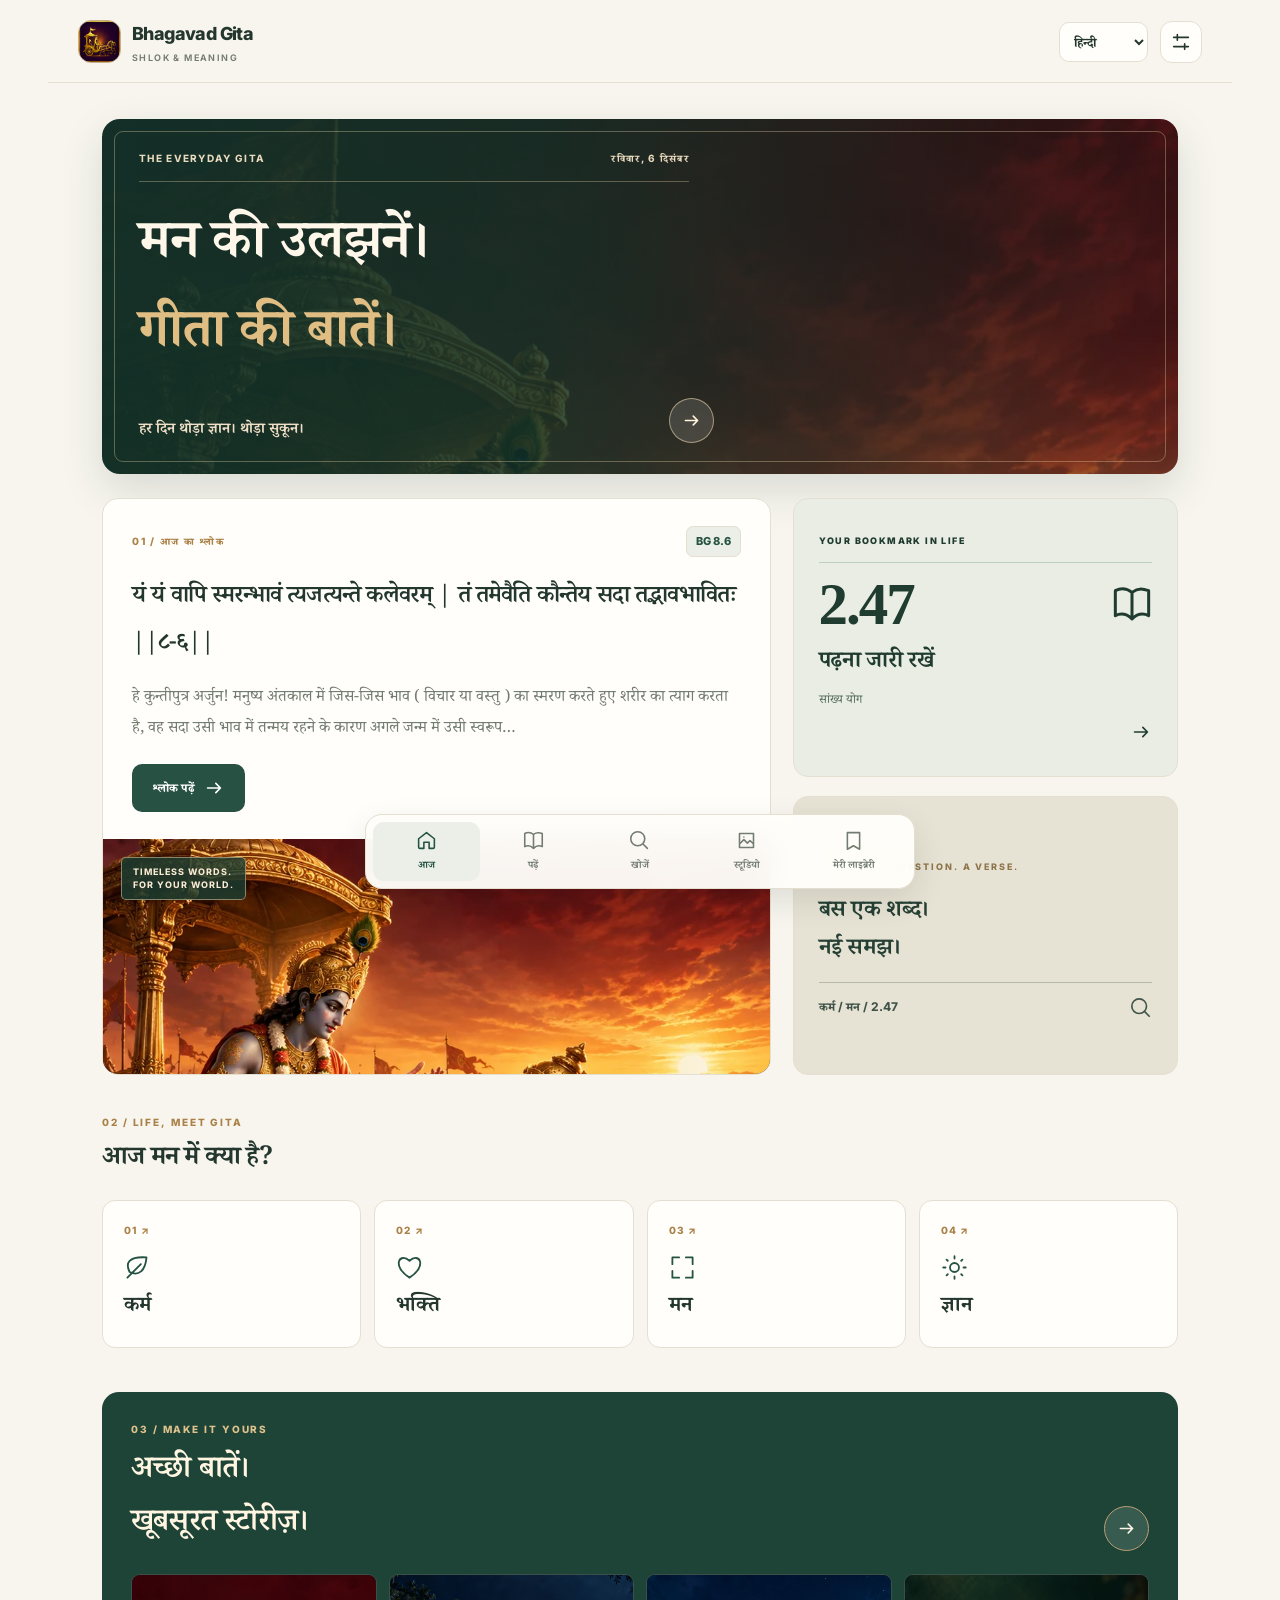
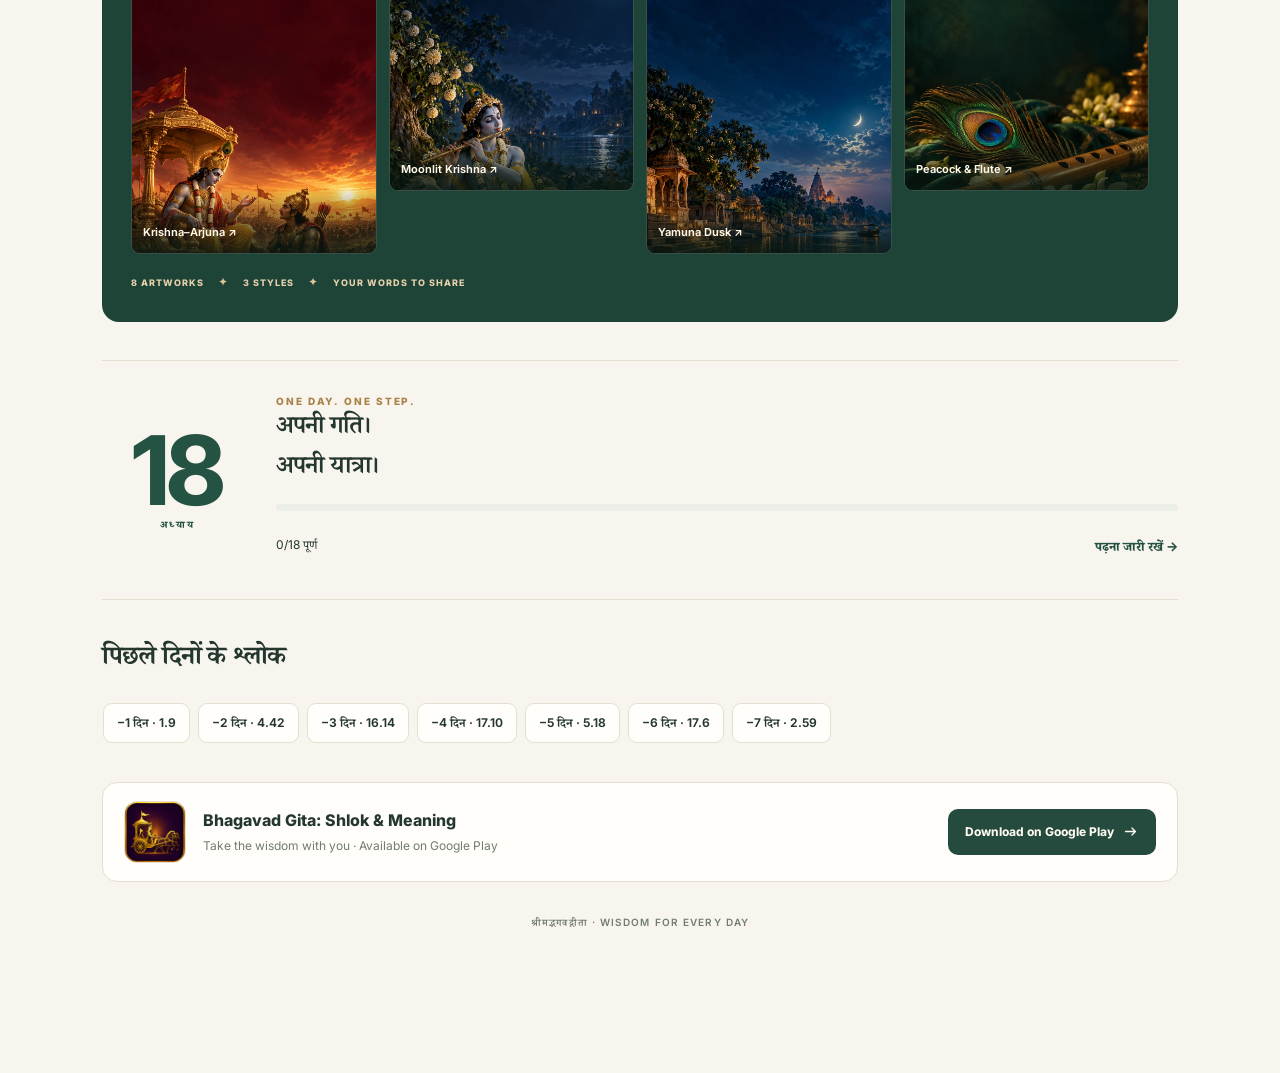
==== commit 521236e3: "feat(share): print official Play Store URL on every exported verse card" ====
--- a/index.html
+++ b/index.html
@@ -122,7 +122,7 @@
 c.font='600 13px Inter, sans-serif';c.fillText('DOWNLOAD ON',bx+75,by+16,155);
 c.font='600 28px Inter, sans-serif';c.fillText('Google Play',bx+75,by+36,170);
 c.textAlign='center';c.fillStyle='#d2c3a5';c.font='400 14px Inter, sans-serif';
-c.fillText(photo?'Photo: Mr.kumar06 / Wikimedia Commons · CC0':'Discover more shlokas, meanings & daily wisdom',540,top+150,940);
+c.fillText(photo?'Photo: Mr.kumar06 / Wikimedia Commons · CC0':'Discover more shlokas, meanings & daily wisdom',540,top+139,940);c.font='500 17px Inter, sans-serif';c.fillStyle='#fff1d2';c.fillText(PLAY_STORE_URL,540,top+162,958);
 c.restore()
 }
 
--- a/assets/sacred-editorial.css
+++ b/assets/sacred-editorial.css
@@ -691,3 +691,185 @@
   html{scroll-behavior:auto}
   button{transition:none!important}
 }
+
+
+/* v13.1: monochrome night, soft reading light, and branded Play Store CTAs */
+.app-download-promo{
+  display:flex;align-items:center;gap:17px;
+  padding:18px 21px;margin-top:29px;
+  border:1px solid var(--line);
+  border-radius:15px;
+  background:var(--surface)
+}
+.app-download-promo img,.studio-app-promo img,.settings-app-promo img{
+  flex:none;width:62px;height:62px;
+  border:1px solid var(--line);border-radius:13px;
+  background:#fff;object-fit:cover
+}
+.app-download-promo>div{min-width:0;flex:1}
+.app-download-promo strong,.studio-app-promo strong,.settings-app-promo strong{
+  display:block;color:var(--ink);font-weight:780;
+  font-size:16px;line-height:1.45
+}
+.app-download-promo p,.studio-app-promo p{
+  font-size:12px;color:var(--muted);
+  margin:4px 0 0;line-height:1.6
+}
+.play-store-link{
+  display:inline-flex;align-items:center;justify-content:center;gap:8px;
+  white-space:nowrap;background:#254b3e;color:#fffaf1;
+  padding:13px 17px;border-radius:10px;
+  text-decoration:none;font-size:12px;font-weight:750;
+  min-height:46px
+}
+.play-store-link svg{width:17px;height:17px}
+.play-store-link:hover{background:#18392e}
+.studio-app-promo{
+  display:flex;align-items:center;gap:15px;
+  background:var(--soft);border:1px solid var(--line);
+  border-radius:13px;padding:15px;margin-top:22px
+}
+.studio-app-promo img{width:57px;height:57px}
+.studio-app-promo a{
+  display:inline-block;color:var(--brand);font-size:12px;
+  font-weight:750;margin-top:9px
+}
+.settings-app-promo{display:flex;align-items:center;gap:14px;margin-top:15px}
+.settings-app-promo img{width:57px;height:57px}
+.settings-app-promo span{min-width:0}
+.settings-app-promo a{
+  display:inline-flex;align-items:center;gap:6px;
+  margin-top:8px;color:var(--brand);font-size:12px;font-weight:750
+}
+.settings-app-promo a svg{width:15px;height:15px}
+/* Grayscale, near-black mode. Prevent very bright whites, high-glare areas
+   and saturated blue accents, while keeping text legible. */
+body.dark{
+  --bg:#090909;
+  --surface:#141414;
+  --ink:#dfdfdc;
+  --muted:#a0a09c;
+  --line:#30302e;
+  --brand:#dadad6;
+  --soft:#212120;
+  --gold:#bcbcb6;
+  color-scheme:dark;
+  background:#090909;
+  background-image:none
+}
+body.dark .appbar,body.dark main{background:transparent}
+body.dark .appbar select,body.dark .iconbtn,body.dark .appbar .iconbtn{
+  background:#181818;border-color:#363635;color:#e0e0dc
+}
+body.dark .primary,
+body.dark .hero .primary,
+body.dark .play-store-link{
+  background:#d5d5d0;color:#111110;border-color:#d5d5d0
+}
+body.dark .primary:hover,body.dark .hero .primary:hover,body.dark .play-store-link:hover{
+  background:#babbb6
+}
+body.dark .secondary{background:#1b1b1b;color:#dfdfdc;border-color:#383836}
+body.dark .chip.active,
+body.dark .reader-toolbar .chip.active{
+  background:#deded8;color:#111110;border-color:#bcbcb7
+}
+body.dark .daily-cover{
+  filter:grayscale(1) brightness(.83);
+  box-shadow:none;border-color:#414140
+}
+body.dark .hero-art img,
+body.dark .arttile img,
+body.dark .thumb img,
+body.dark .brandmark img{filter:grayscale(1) brightness(.78)}
+body.dark .hero,
+body.dark .topic,
+body.dark .result,
+body.dark .card,
+body.dark .reader .card,
+body.dark .searchbox,
+body.dark .canvaswrap,
+body.dark .app-download-promo{background:#131313;color:#dfdfdc;border-color:#313130}
+body.dark .hero h2,body.dark .hero p,body.dark .topic strong,
+body.dark .intro h1,body.dark .chapter h3{color:var(--ink)}
+body.dark .hero .verse-ticket{background:#242424;color:#e0e0dc;border-color:#393938}
+body.dark .art-caption{
+  background:#161616;color:#e7e7e1;border-color:#4d4d4b
+}
+body.dark .resume-note,
+body.dark .search-poster{
+  background:#1a1a1a;
+  color:#e0e0dc;
+  border-color:#363635
+}
+body.dark .resume-note p,
+body.dark .search-sample,
+body.dark .search-poster .eyebrow{color:#babbb5;border-color:#3e3e3c}
+body.dark .topic,body.dark .topic:nth-child(n){background:#141414!important}
+body.dark .topic:hover,body.dark .topic:nth-child(n):hover{background:#242423!important}
+body.dark .topic svg,body.dark .chapter .arr{color:#c7c7c0}
+body.dark .chapter .number,
+body.dark .chapter:nth-child(4n+1) .number,
+body.dark .chapter:nth-child(4n+2) .number{background:#252525;color:#e0e0dc}
+body.dark .studio-poster{
+  background:#111111;color:#e2e2dd;border:1px solid #393939
+}
+body.dark .studio-poster h2,
+body.dark .studio-poster .eyebrow,
+body.dark .studio-foot,
+body.dark .studio-foot span{color:#deded8}
+body.dark .studio-poster .round-arrow{background:#262626;border-color:#5a5a59;color:#e5e5df}
+body.dark .stats,body.dark .notice,body.dark .studio-app-promo{background:#202020;color:#e2e2de;border-color:#383837}
+body.dark .reader .verse,
+body.dark .reader .readingtext,
+body.dark .reader .readinglabel{color:#d9d9d4}
+body.dark .reader .translit{color:#aaa9a4}
+body.dark .reader .divider{border-color:#343432}
+body.dark .reader textarea,
+body.dark dialog input:not([type=checkbox]):not([type=range]),
+body.dark dialog select{background:#111;border-color:#3d3d3b;color:#deded9}
+body.dark .nav{
+  background:rgba(17,17,17,.97);
+  border-color:#393937;
+  box-shadow:0 12px 28px rgba(0,0,0,.4)
+}
+body.dark .nav button{color:#aaa9a5}
+body.dark .nav button.active{color:#f0f0e9;background:#30302f}
+body.dark .nav button.active svg{color:#ededdf}
+body.dark .canvaswrap{background:#1b1b1b}
+body.dark .studio-actions{background:#171717;border-color:#363636}
+body.dark dialog{background:#171717;color:#e4e4df;border-color:#40403e}
+body.dark #toast{background:#e3e2dc;color:#131313}
+body.dark .journey-number{color:#d5d5d0}
+body.dark .app-download-promo img,
+body.dark .studio-app-promo img,
+body.dark .settings-app-promo img{filter:grayscale(1)}
+body.dark .studio-app-promo a,body.dark .settings-app-promo a{color:#e0e0d9}
+/* Optional comfort layer uses a warm/dimmer neutral, not a promise of blue-light blocking. */
+body.dark.eye-comfort{
+  --ink:#c9c3b7;
+  --muted:#999287;
+  --brand:#c9c3b7;
+  --gold:#aba392;
+}
+body.dark.eye-comfort .reader .verse,
+body.dark.eye-comfort .reader .readingtext,
+body.dark.eye-comfort .reader .readinglabel{color:#c9c3b7}
+body.dark.eye-comfort .reader .translit{color:#9b9489}
+body.dark.eye-comfort .hero h2,
+body.dark.eye-comfort .hero p,
+body.dark.eye-comfort .chapter h3,
+body.dark.eye-comfort .topic strong{color:#c9c3b7}
+body.dark.eye-comfort .daily-cover{filter:grayscale(1) brightness(.66)}
+body.dark.eye-comfort .hero-art img,
+body.dark.eye-comfort .arttile img{filter:grayscale(1) brightness(.58)}
+@media(max-width:700px){
+  .app-download-promo{flex-wrap:wrap;gap:12px;padding:16px;margin-top:23px}
+  .app-download-promo img{width:57px;height:57px}
+  .app-download-promo>div{flex:1 1 calc(100% - 74px)}
+  .app-download-promo strong{font-size:14px}
+  .app-download-promo .play-store-link{width:100%}
+  .studio-app-promo{padding:13px}
+  .studio-app-promo strong{font-size:13px}
+  .studio-app-promo p{font-size:11px}
+}
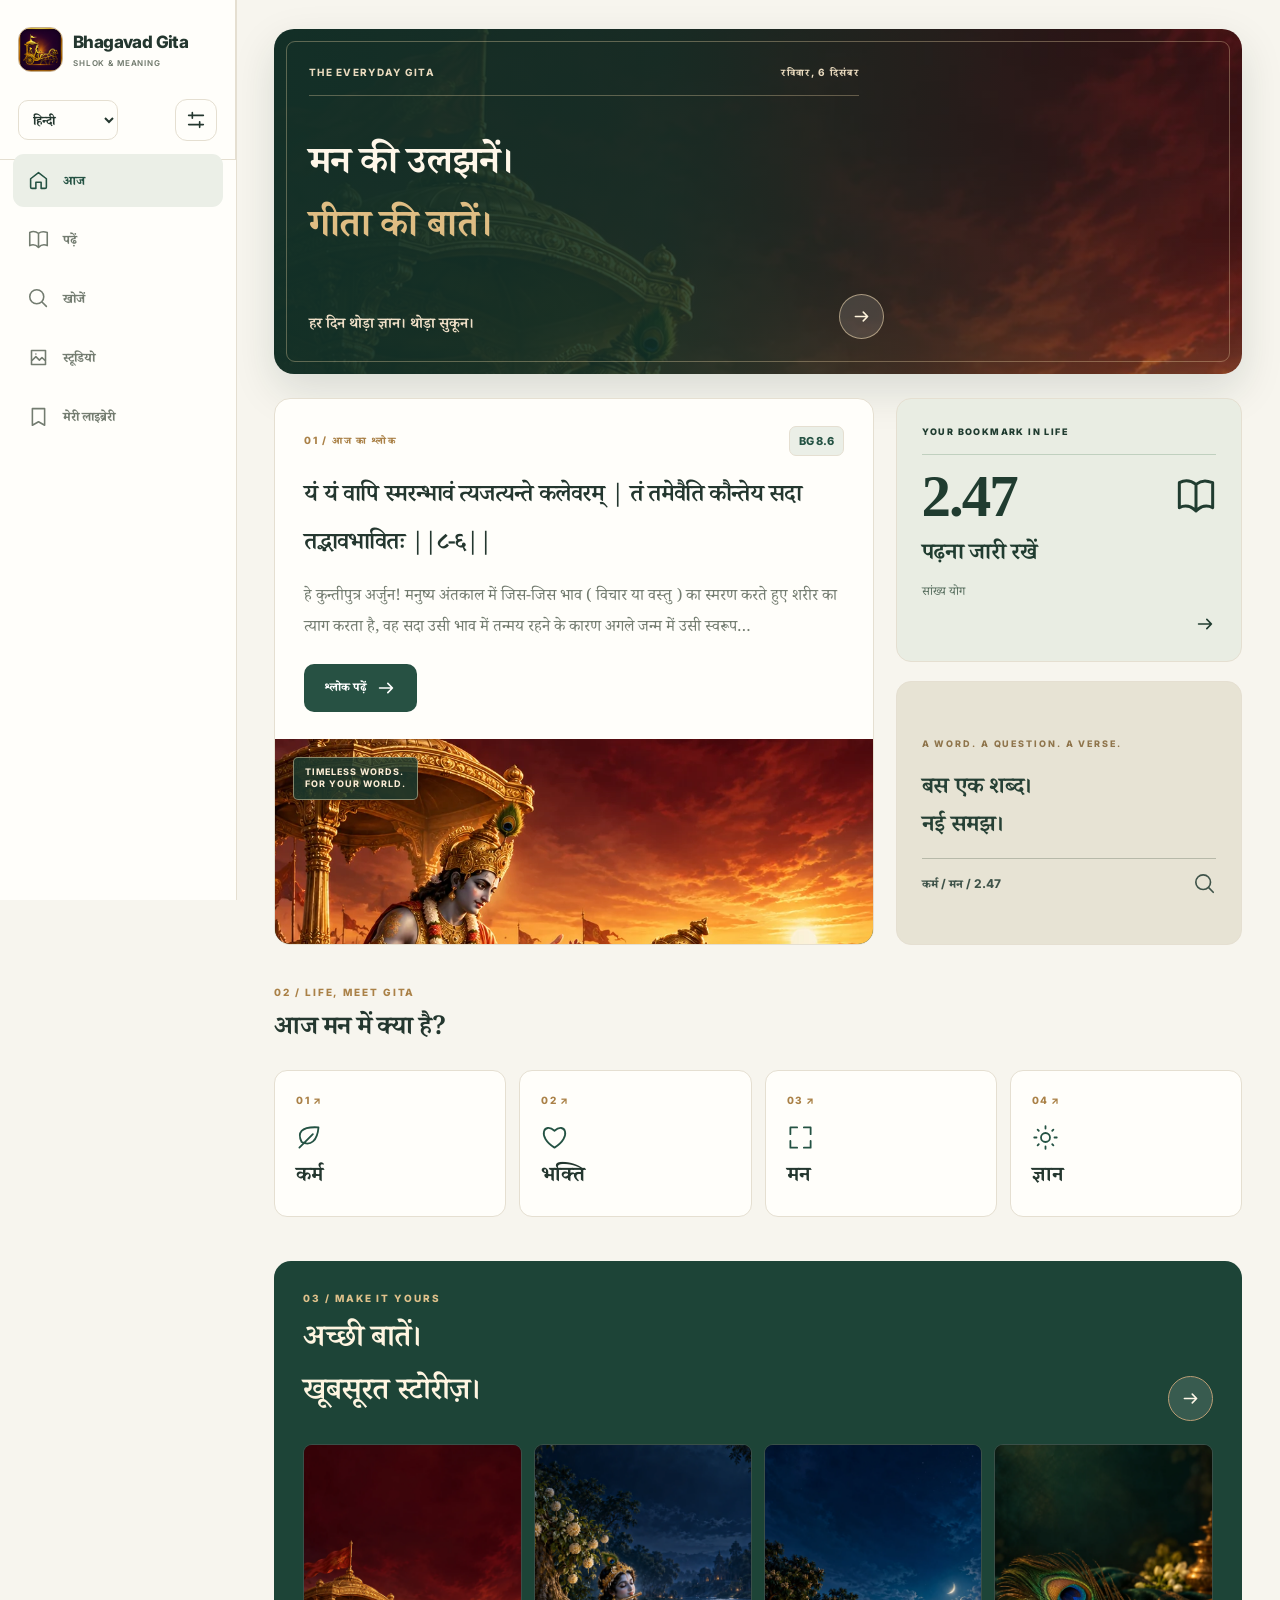
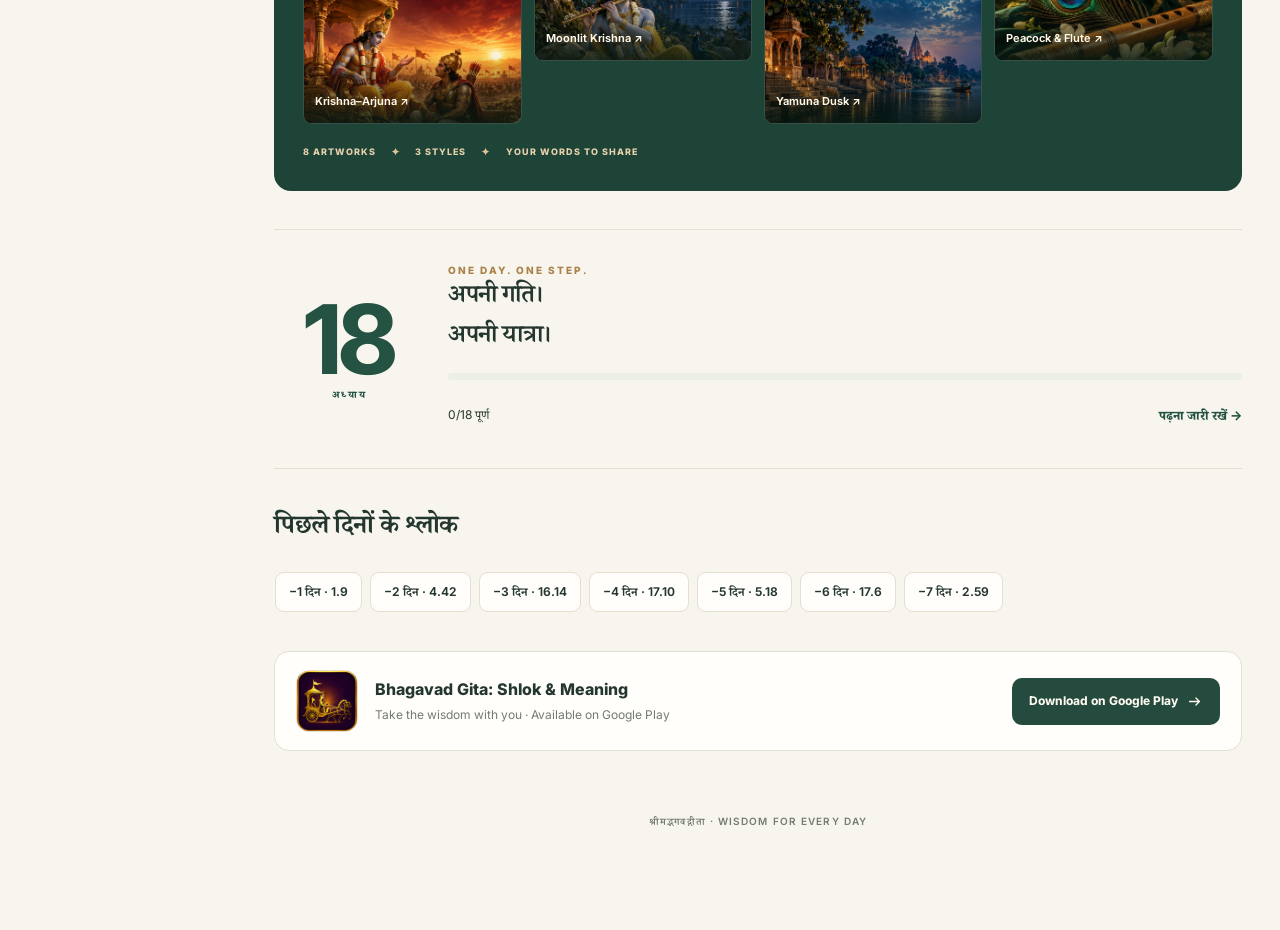
==== commit ef2fa106: "feat(ui): activate adaptive layout across all app screens" ====
--- a/index.html
+++ b/index.html
@@ -16,7 +16,7 @@
 @media(max-width:640px){.appbar{padding:16px 18px 20px}.brandmark strong{font-size:16px}.brandmark small{font-size:6.8px}.brandmark{gap:8px}.brandmark img{width:36px;height:36px}.appbar .row{gap:8px}.appbar select{max-width:75px;font-size:12px;padding:5px}.appbar .iconbtn{width:36px;height:36px}.daily-cover{padding:16px 18px}.edition-line{font-size:7px;letter-spacing:.6px;gap:7px}.cover-title{padding:23px 0 15px}.cover-title h1{font-size:33px;letter-spacing:-1.3px;line-height:1.65;position:relative;z-index:1}.cover-title em{padding:0 7px}.cover-flower{font-size:84px;position:absolute;right:-14px;top:74px;opacity:.85}.cover-bottom p{font-size:12px}.round-arrow{width:39px;height:39px}.ticker{font-size:9px;padding:9px 10px;gap:26px;margin:15px 0 23px}.home-editorial{display:flex;flex-direction:column;gap:26px}.hero-inner{padding:22px}.hero h2{font-size:23px;line-height:1.95;margin-top:20px}.hero p{font-size:15px;line-height:1.95}.hero-art{min-height:205px}.daily-side{display:grid;grid-template-columns:1fr 1fr;gap:14px}.resume-note,.search-poster{padding:15px;box-shadow:3px 3px 0 #202026}.note-tab{font-size:7px;letter-spacing:.4px;line-height:1.7}.resume-number{font-size:43px;letter-spacing:-2px}.resume-note .row svg{width:26px;height:26px}.resume-note h2{font-size:17px;line-height:1.7}.resume-note p{font-size:10px}.search-poster .eyebrow{font-size:7px;letter-spacing:.4px}.search-poster h2{font-size:22px;line-height:1.7;margin:15px 0}.search-sample{font-size:10px;gap:5px}.search-sample svg{width:18px}.sectionhead h2{font-size:23px}.sectionhead .eyebrow{font-size:9px}.scribble-star{font-size:54px}.topicgrid{grid-template-columns:repeat(4,minmax(0,1fr));gap:9px}.topic{padding:10px;min-height:122px}.topic-index{font-size:8px}.topic svg{width:29px;height:29px;margin:14px 0 10px}.topic strong{font-size:16px}.studio-poster{padding:22px 18px 16px}.studio-poster h2{font-size:29px;line-height:1.6}.artstrip{grid-template-columns:repeat(2,minmax(0,1fr));gap:22px 16px;padding:5px 6px 17px}.arttile{height:193px;border-width:4px;border-bottom-width:25px}.arttile span{font-size:9px;padding:4px 1px}.studio-foot{font-size:7px;gap:7px;letter-spacing:.35px}.studio-foot span{font-size:13px}.journey{gap:17px;grid-template-columns:1fr 1.7fr;padding:25px 0}.journey-number{font-size:87px;letter-spacing:-6px}.journey-number span{font-size:10px;letter-spacing:1px}.journey h2{font-size:23px}.journey .eyebrow{font-size:8px}.journey .small{font-size:10px}.journey .textbtn{font-size:11px}.intro h1{font-size:34px;line-height:1.5}.intro .muted{font-size:13px}.reader .card{padding:23px}.reader .verse{font-size:calc(var(--font) + 5px)}.reader .readingtext{line-height:var(--leading)}.nav button{font-size:9px}.canvaswrap{padding:14px}.studio-options{padding-top:8px}.stats strong{font-size:32px}.chaptergrid{grid-template-columns:1fr}.chapter{padding:20px 6px}.chapter .number{font-size:31px;width:48px;height:50px}.chapter h3{font-size:16px}}
 @media(max-width:360px){.appbar{padding-left:12px;padding-right:12px}.brandmark small{font-size:6px}.brandmark strong{font-size:14px}.appbar .row{gap:5px}.cover-title h1{font-size:29px}.cover-flower{right:-24px}.daily-cover{padding:15px}.cover-bottom p{font-size:11px}.hero-inner{padding:18px}.hero h2{font-size:21px}.topicgrid{gap:7px}.topic{padding:8px}.topic strong{font-size:14px}.studio-poster{padding:18px 15px}.arttile{height:168px}.journey h2{font-size:21px}.resume-note,.search-poster{padding:12px}.resume-note h2{font-size:15px}.search-poster h2{font-size:20px}}
 
-</style><link rel="stylesheet" href="assets/sacred-editorial.css"></head><body>
+</style><link rel="stylesheet" href="assets/sacred-editorial.css"><link rel="stylesheet" href="assets/responsive-shell.css"></head><body>
 <header class="appbar"><button class="brandmark" onclick="go('home')" aria-label="Home"><img src="logo.png" alt=""><span><strong>Bhagavad Gita</strong><small>SHLOK &amp; MEANING</small></span></button><div class="row"><select id="language" aria-label="Language" onchange="setLanguage(this.value)"><option value="hindi">हिन्दी</option><option value="english">English</option><option value="marathi">मराठी</option></select><button class="iconbtn" onclick="settings()" aria-label="Settings" id="settingsButton"></button></div></header>
 <main id="main"><div class="loading"><div class="spinner"></div>Opening your Gita…</div></main><nav class="nav" id="nav" aria-label="Main navigation"></nav><div id="toast" role="status" aria-live="polite"></div><dialog id="dialog" aria-labelledby="dialogTitle"></dialog><input type="file" id="restoreFile" accept="application/json" hidden>
 <script>
--- a/assets/responsive-shell.css
+++ b/assets/responsive-shell.css
@@ -0,0 +1,258 @@
+/* Adaptive App Shell 2026: Small phone → tablet → full desktop workspace.
+   Linked after the Sacred Editorial design system to keep app logic intact.
+   Breakpoints follow available CSS viewport width, not device marketing size. */
+:root{--app-rail:252px;--app-tab-safe:env(safe-area-inset-bottom,0px)}
+html{min-width:0}
+body{min-width:0;min-height:100vh;min-height:100dvh}
+body,main,.appbar,.nav,.home-editorial,.hero,.hero-inner,.daily-side,.studio,.studio-options,.canvaswrap,.chaptergrid,.app-download-promo{min-width:0}
+main{width:auto}
+button,input,select,textarea{max-width:100%}
+img,canvas{max-width:100%}
+button{touch-action:manipulation}
+.canvaswrap{overflow:hidden}
+.canvaswrap canvas{object-fit:contain;max-width:100%;width:auto;height:auto}
+.studio{align-items:start}
+.studio-options .horizontal{max-width:100%;overscroll-behavior-x:contain}
+.studio-options .thumbgrid{min-width:0}
+.studio-options .optionrow{min-width:0;gap:10px}
+.studio-options .optionrow input[type=range]{min-width:80px;max-width:44%}
+.studio-actions{
+  position:static!important;
+  display:grid;
+  grid-template-columns:repeat(2,minmax(0,1fr));
+  gap:10px;
+  margin-top:22px;
+  padding:0;
+  border:0;
+  border-radius:0;
+  background:transparent;
+  box-shadow:none
+}
+.studio-actions button{min-width:0;min-height:48px}
+.nav{z-index:50}
+.nav button{min-height:52px}
+.reader{width:100%;max-width:760px}
+.reader .reader-toolbar{align-items:center}
+.reader .reader-toolbar .chip{min-height:40px}
+.reader .tabrow{gap:9px}
+.reader .tabrow button{min-height:43px}
+.intro h1{overflow-wrap:break-word}
+.result .versepreview,.result .meaningpreview,.reader .readingtext,.reader .translit,.reader .verse,
+.hero h2,.hero p,.chapter h3,.cover-title h1,.app-download-promo strong{overflow-wrap:anywhere}
+.chapter .number{flex-shrink:0}
+.chapter>span:nth-child(2){min-width:0}
+.daily-cover{width:100%}
+.daily-side{min-width:0}
+.studio .canvaswrap{width:100%}
+.studio .canvaswrap .row{flex-wrap:wrap}
+.studio .canvaswrap canvas{max-height:min(68dvh,650px)}
+/* Compact phones: content first, bottom navigation second.
+   Never overlay primary save/share controls with a sticky second bar. */
+@media(max-width:599px){
+  .appbar{width:100%;gap:8px}
+  .brandmark{min-width:0;flex:1 1 auto}
+  .brandmark span{min-width:0}
+  .appbar>.row{flex:0 0 auto;gap:6px;max-width:45%}
+  .appbar select{min-width:0;max-width:81px}
+  main{width:auto;margin:0 14px;padding:18px 0 calc(125px + var(--app-tab-safe))}
+  .home-editorial{grid-template-columns:minmax(0,1fr);gap:13px}
+  .daily-cover{
+    min-height:clamp(330px,104vw,398px);
+    padding:20px 22px
+  }
+  .cover-title{min-height:clamp(198px,59vw,245px)}
+  .cover-title h1{font-size:clamp(26px,7.4vw,35px);line-height:1.64}
+  .daily-side{display:grid;grid-template-columns:repeat(2,minmax(0,1fr));gap:11px}
+  .hero-inner{padding:22px 20px}
+  .hero h2{font-size:clamp(18px,5.5vw,22px)}
+  .hero-art{min-height:190px}
+  .topicgrid{display:grid;grid-template-columns:repeat(2,minmax(0,1fr));gap:9px}
+  .studio{display:flex;flex-direction:column;gap:19px}
+  .studio .canvaswrap{position:relative;top:auto;padding:12px 12px 15px}
+  .studio .canvaswrap canvas{max-height:min(42dvh,410px);max-width:100%}
+  .studio-options{min-width:0;width:100%}
+  .studio-options .thumbgrid{display:grid;grid-template-columns:repeat(4,minmax(0,1fr));gap:7px}
+  .studio-options .thumb{min-width:0}
+  .studio-options .studio-actions{position:static!important;background:none;bottom:auto;padding:0;border:0}
+  .studio-actions button{min-height:50px;white-space:normal}
+  .studio-options .sectionhead{flex-wrap:wrap}
+  .studio-options .optionrow{padding:14px 0}
+  .studio-options .optionrow input[type=checkbox]{flex-shrink:0}
+  .studio-options .tabrow{gap:7px}
+  .studio-options .tabrow .chip{flex:0 0 auto}
+  .reader{max-width:none}
+  .reader .card{padding:23px 18px}
+  .reader .verse{padding:23px 0;line-height:2.05}
+  .reader .readingtext{line-height:2.02}
+  .reader-toolbar{display:flex;justify-content:center;gap:6px;flex-wrap:wrap}
+  .reader-toolbar .chip{font-size:10px}
+  .nav{width:calc(100% - 16px);bottom:calc(7px + var(--app-tab-safe));padding:5px}
+  .nav button{min-width:0;flex:1 1 0;min-height:56px;padding:6px 2px;gap:3px;font-size:9px}
+  .nav button svg{width:20px;height:20px}
+  .filters{gap:7px}
+  .filters select{min-width:0;max-width:none;flex:1 1 0}
+  .artstrip{grid-template-columns:repeat(2,minmax(0,1fr))}
+  .studio-poster .arttile{height:165px}
+  .app-download-promo{align-items:flex-start}
+}
+@media(max-width:359px){
+  main{margin:0 10px;padding-bottom:calc(126px + var(--app-tab-safe))}
+  .appbar{padding:12px 10px;gap:4px}
+  .brandmark{gap:7px}
+  .brandmark img{width:34px;height:34px}
+  .brandmark strong{font-size:13px;letter-spacing:-.45px}
+  .brandmark small{font-size:6.5px;letter-spacing:.25px}
+  .appbar .row{gap:4px}
+  .appbar select{max-width:70px;font-size:10px;padding:7px 4px}
+  .appbar .iconbtn{width:35px;height:35px}
+  .daily-cover{padding:17px;min-height:330px}
+  .edition-line{font-size:8px}
+  .cover-title h1{font-size:25px;line-height:1.6}
+  .cover-title{min-height:198px}
+  .hero-inner{padding:19px 15px}
+  .hero h2{font-size:18px}
+  .hero p{font-size:14px}
+  .daily-side{gap:8px}
+  .resume-note,.search-poster{padding:13px 9px}
+  .resume-note h2,.search-poster h2{font-size:13px}
+  .resume-number{font-size:31px}
+  .search-sample{font-size:9px}
+  .topic{padding:13px}
+  .topic strong{font-size:17px}
+  .nav button{font-size:8px}
+  .reader .card{padding:19px 13px}
+  .reader-toolbar .chip{font-size:9px;padding:7px 8px}
+  .studio .canvaswrap canvas{max-height:39dvh}
+  .studio .thumbgrid{gap:5px}
+  .studio-options h3{font-size:15px}
+}
+/* Large phones, foldables and tablets. Use the width without growing
+   the reader text to uncomfortable line lengths. */
+@media(min-width:600px) and (max-width:799px){
+  .appbar{max-width:none;padding:18px 25px}
+  main{margin:0 26px;max-width:none;padding:27px 0 calc(130px + var(--app-tab-safe))}
+  .home-editorial{grid-template-columns:minmax(0,1fr)}
+  .daily-side{display:grid;grid-template-columns:repeat(2,minmax(0,1fr))}
+  .daily-cover{min-height:335px}
+  .cover-title{min-height:180px}
+  .cover-title h1{font-size:clamp(32px,5vw,43px)}
+  .chaptergrid{grid-template-columns:repeat(2,minmax(0,1fr));gap:0 10px}
+  .studio{grid-template-columns:minmax(0,.8fr) minmax(0,1.2fr);display:grid;gap:21px}
+  .studio .canvaswrap{position:sticky;top:15px}
+  .studio .canvaswrap canvas{max-height:min(58dvh,650px)}
+  .studio-actions{position:static!important}
+  .artstrip{grid-template-columns:repeat(4,minmax(0,1fr))}
+  .nav{width:min(610px,calc(100% - 22px))}
+}
+@media(min-width:800px) and (max-width:1099px){
+  .appbar{max-width:none;padding:20px 30px}
+  main{max-width:none;margin:0 34px;padding:30px 0 calc(135px + var(--app-tab-safe))}
+  .home-editorial{grid-template-columns:minmax(0,1.25fr) minmax(270px,.84fr);gap:19px}
+  .daily-side{display:flex;flex-direction:column}
+  .daily-cover{min-height:350px}
+  .studio{display:grid;grid-template-columns:minmax(0,.9fr) minmax(0,1.1fr);gap:26px}
+  .studio .canvaswrap{position:sticky;top:20px}
+  .studio .canvaswrap canvas{max-height:min(65dvh,740px)}
+  .chaptergrid{grid-template-columns:repeat(2,minmax(0,1fr));gap:0 14px}
+  .topicgrid{grid-template-columns:repeat(4,minmax(0,1fr))}
+  .nav{width:min(635px,calc(100% - 24px))}
+}
+/* Desktop = app, not a narrow mobile website.
+   Permanent navigation rail; full-height primary workspace; proper panels. */
+@media(min-width:1100px){
+  :root{--app-rail:clamp(236px,17vw,286px)}
+  body{display:block;min-height:100dvh;padding-left:0}
+  body::before{
+    content:'';position:fixed;left:0;top:0;bottom:0;
+    width:var(--app-rail);z-index:29;
+    background:var(--surface);border-right:1px solid var(--line)
+  }
+  .appbar{
+    position:fixed;z-index:31;left:0;top:0;
+    display:flex;flex-direction:column;align-items:stretch;justify-content:flex-start;
+    width:var(--app-rail);max-width:none;
+    min-height:136px;padding:27px 18px 18px;
+    margin:0;background:var(--surface);
+    border-right:1px solid var(--line);border-bottom:1px solid var(--line)
+  }
+  .brandmark{width:100%;gap:10px}
+  .brandmark img{width:45px;height:45px}
+  .brandmark strong{font-size:17px}
+  .brandmark small{font-size:8px;letter-spacing:.85px}
+  .appbar>.row{justify-content:space-between;width:100%;margin-top:15px}
+  .appbar select{min-width:100px;max-width:calc(100% - 59px)}
+  .appbar .iconbtn{width:42px;height:42px}
+  .nav{
+    position:fixed;z-index:31;top:154px;
+    left:13px;right:auto;bottom:auto;transform:none;
+    display:flex;flex-direction:column;align-items:stretch;justify-content:flex-start;
+    width:calc(var(--app-rail) - 26px);height:auto;
+    max-height:calc(100dvh - 180px);overflow-y:auto;
+    border:0;border-radius:0;box-shadow:none;
+    padding:0;gap:6px;background:transparent;
+    -webkit-backdrop-filter:none;backdrop-filter:none
+  }
+  .nav button{
+    flex:0 0 auto;display:flex;flex-direction:row;align-items:center;justify-content:flex-start;
+    width:100%;min-width:0;min-height:53px;
+    padding:12px 15px;gap:14px;text-align:left;
+    font-size:13px;font-weight:700;letter-spacing:0;
+    border-radius:11px;color:var(--muted)
+  }
+  .nav button svg{width:21px;height:21px;flex:none}
+  .nav button span{text-align:left;min-width:0;white-space:normal}
+  .nav button.active{border-radius:11px;background:var(--soft);color:var(--brand)}
+  main{
+    display:block;
+    margin:0 0 0 var(--app-rail);
+    width:calc(100% - var(--app-rail));
+    max-width:none;min-height:100dvh;
+    padding:clamp(24px,2.3vw,52px) clamp(30px,3vw,78px) 100px
+  }
+  main>.intro{margin-top:0}
+  .daily-cover{
+    min-height:clamp(300px,33vh,485px);
+    border-radius:20px;padding:clamp(28px,2.7vw,52px)
+  }
+  .cover-title{min-height:clamp(195px,22vh,280px)}
+  .cover-title h1{font-size:clamp(38px,3vw,60px)}
+  .home-editorial{grid-template-columns:minmax(0,1.42fr) minmax(300px,.82fr);gap:22px}
+  .daily-side{display:flex;flex-direction:column}
+  .hero-art{min-height:clamp(205px,22vh,320px)}
+  .topicgrid{grid-template-columns:repeat(4,minmax(0,1fr))}
+  .topic{min-height:140px}
+  .artstrip{grid-template-columns:repeat(4,minmax(0,1fr))}
+  .studio{display:grid;grid-template-columns:minmax(0,.9fr) minmax(350px,1.1fr);gap:clamp(22px,3vw,54px);align-items:start}
+  .studio .canvaswrap{position:sticky;top:22px;padding:19px}
+  .studio .canvaswrap canvas{max-height:min(75dvh,950px)}
+  .studio-options{width:100%;max-width:none}
+  .studio-options .thumbgrid{grid-template-columns:repeat(4,minmax(0,1fr))}
+  .studio-options .optionrow{gap:18px}
+  .studio-actions{position:static!important;bottom:auto}
+  .chaptergrid{grid-template-columns:repeat(2,minmax(0,1fr));gap:0 28px}
+  .reader{max-width:850px}
+  .readerhead{margin-top:0}
+  .reader .card{padding:clamp(34px,4vw,65px)}
+  .reader .verse{font-size:calc(var(--font) + 8px)}
+  body[data-screen=reader] main{display:flex;flex-direction:column;align-items:center}
+  body[data-screen=reader] .reader{width:100%}
+  body[data-screen=studio] .studio{width:100%}
+  .app-download-promo{margin-bottom:30px}
+}
+/* Extra-wide desktop: use a three-dimensional editorial rhythm but keep
+   scripture prose at readable measure. */
+@media(min-width:1800px){
+  main{padding-left:clamp(58px,4vw,110px);padding-right:clamp(58px,4vw,110px)}
+  .home-editorial{grid-template-columns:minmax(0,1.6fr) minmax(360px,.7fr)}
+  .hero-inner{padding:34px 38px}
+  .studio{grid-template-columns:minmax(0,1.06fr) minmax(400px,.94fr)}
+  .topic{min-height:165px}
+}
+/* Very short landscape screens: navigation must still remain reachable. */
+@media(min-width:1100px) and (max-height:570px){
+  .appbar{padding-top:12px;padding-bottom:9px;min-height:105px}
+  .appbar>.row{margin-top:7px}
+  .nav{top:116px;max-height:calc(100dvh - 125px);gap:2px}
+  .nav button{min-height:42px;padding:7px 12px}
+}
+@media(prefers-reduced-motion:reduce){html{scroll-behavior:auto}}
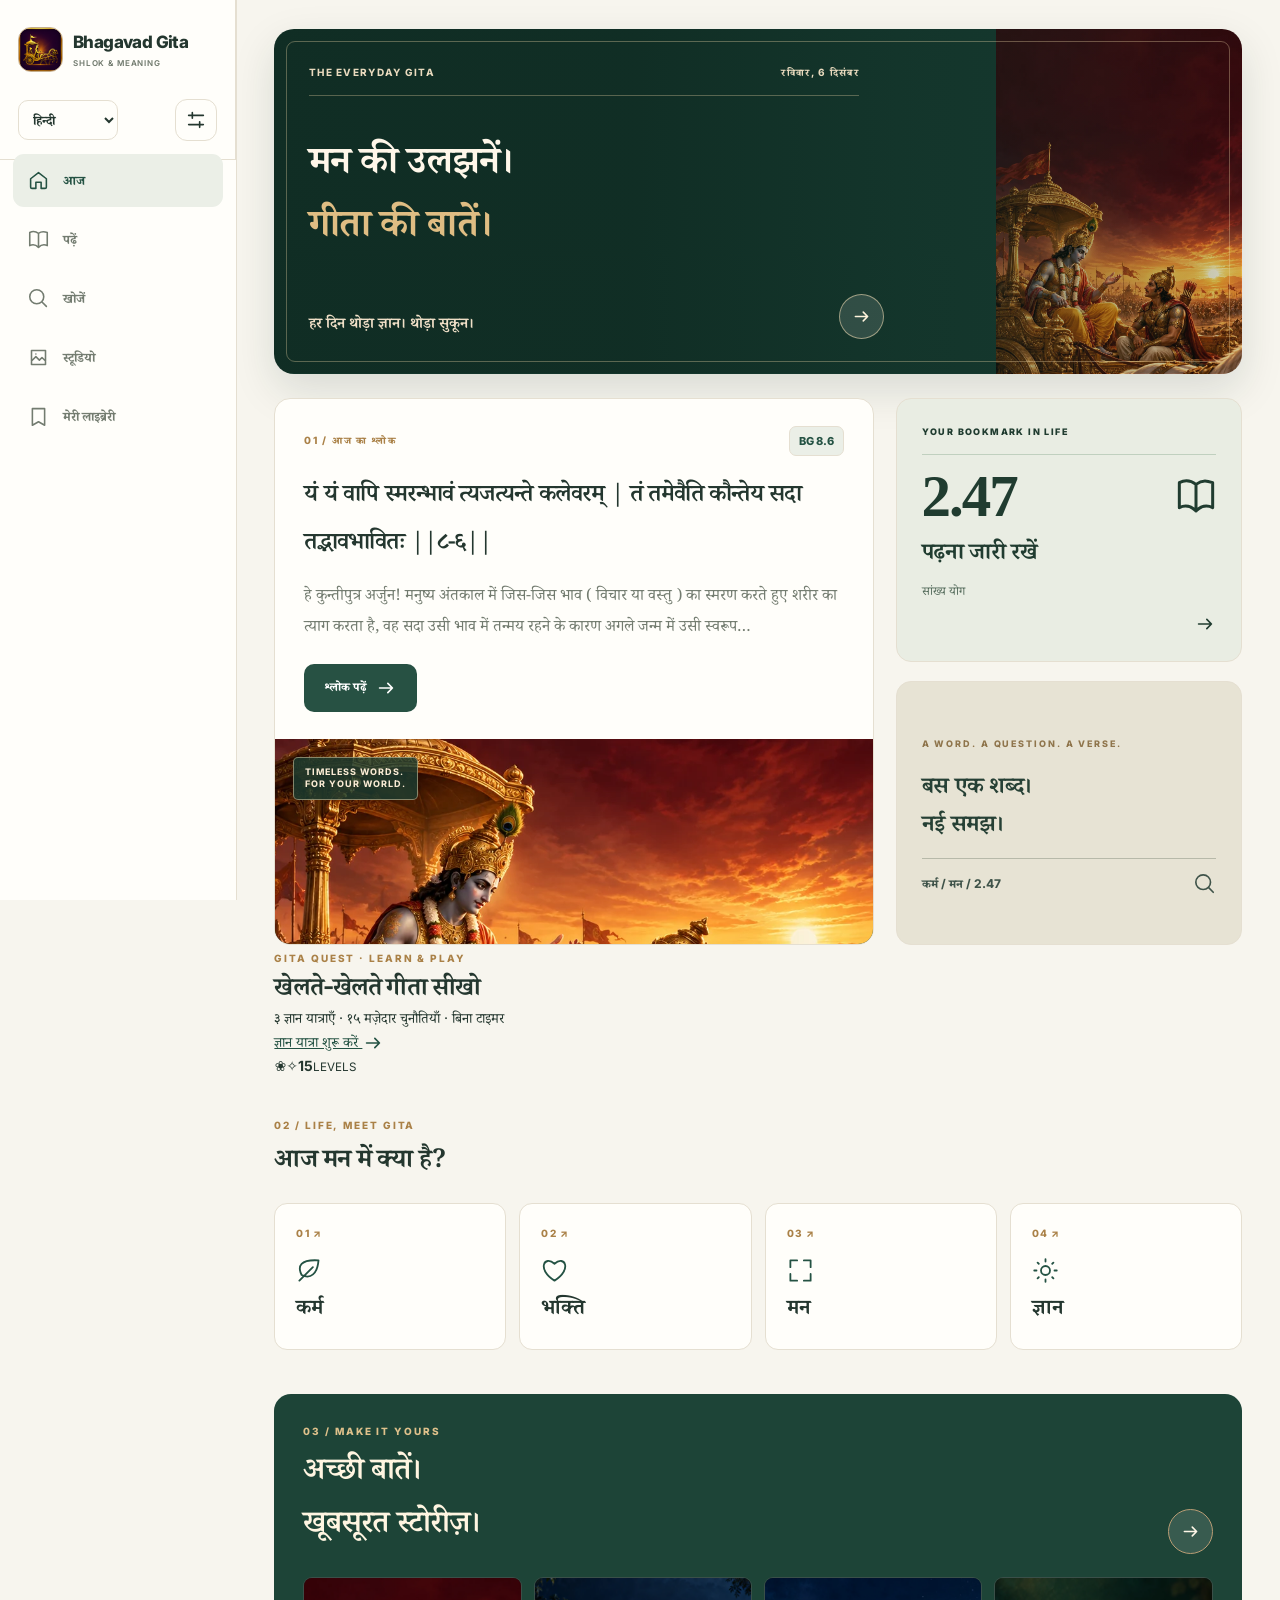
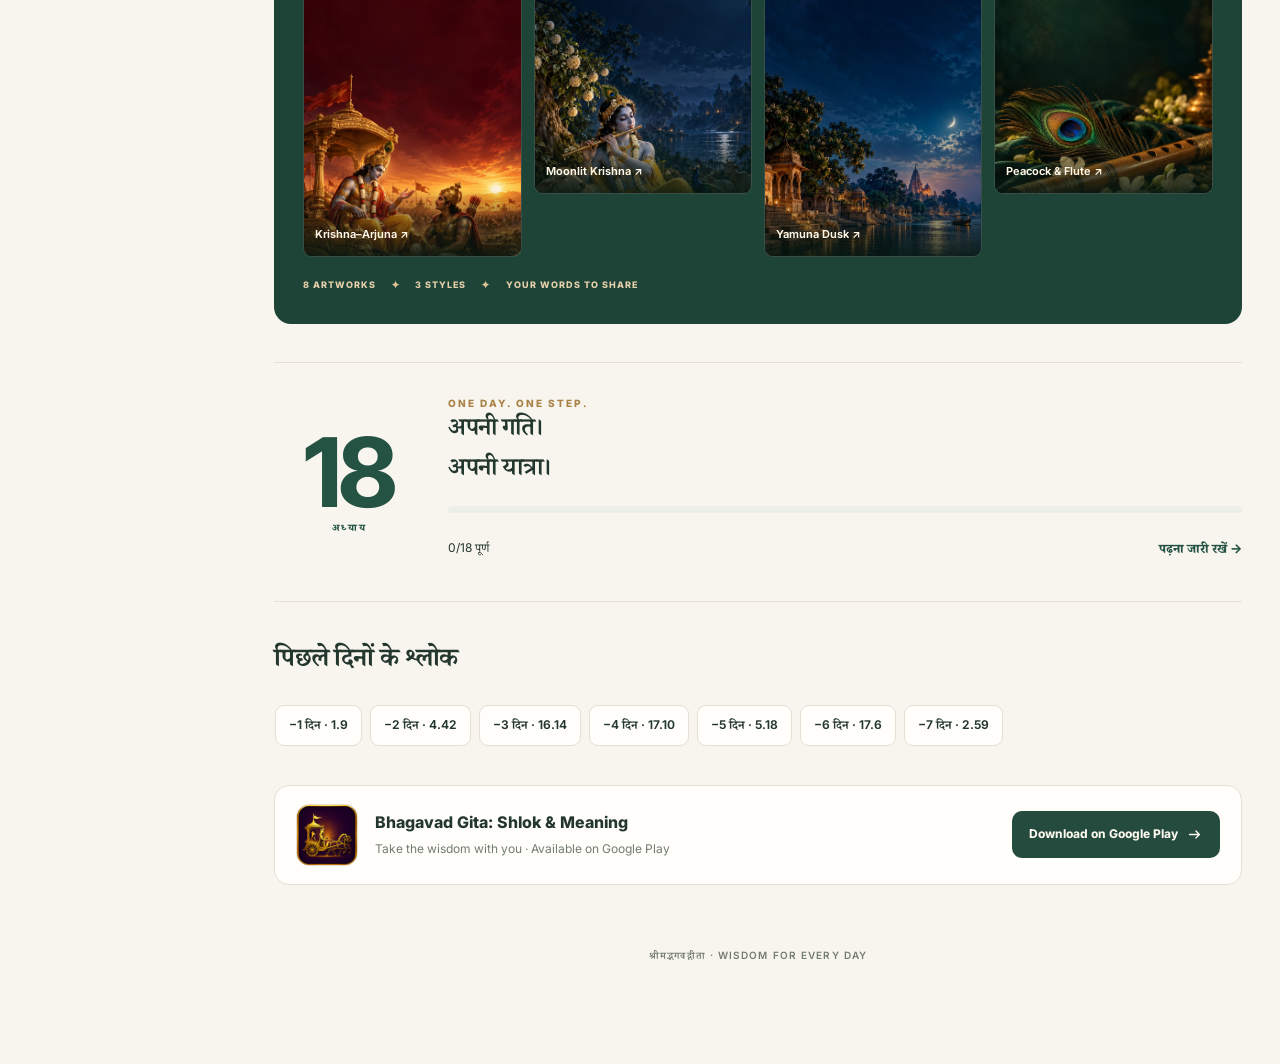
==== commit 3c7da55d: "feat(home): introduce standalone Gita Quest learning adventure without modifying Vrindavan Run" ====
--- a/index.html
+++ b/index.html
@@ -59,6 +59,7 @@
 <div class="ticker" aria-hidden="true"><span>READ ✦ REFLECT ✦ REPEAT</span><span>पढ़ो ✦ समझो ✦ जियो</span><span>READ ✦ REFLECT ✦ REPEAT</span></div>
 <div class="home-editorial"><section class="hero"><div class="hero-inner"><div class="row between"><span class="daily-label">01 / ${t('today')}</span><span class="verse-ticket">BG ${v.verse_id}</span></div><h2>${esc(excerpt(v.sanskrit.replace(/\n/g,' '),125))}</h2><p>${esc(excerpt(v[lang],175))}</p><button class="primary" onclick="openVerse('${v.verse_id}')">${t('open')} ${icon('arrow')}</button></div><div class="hero-art"><img src="assets/art/chariot.webp" alt="Krishna teaching Arjuna on the chariot"><span class="art-caption">TIMELESS WORDS.<br>FOR YOUR WORLD.</span></div></section>
 <aside class="daily-side"><button class="resume-note" onclick="openVerse('${last.verse_id}')"><span class="note-tab">YOUR BOOKMARK IN LIFE</span><div class="row between"><span class="resume-number">${last.verse_id}</span>${icon('book')}</div><h2>${t('continue')}</h2><p>${esc(chapterName(last.chapter))}</p><span class="resume-arrow">${icon('arrow')}</span></button><button class="search-poster" onclick="go('search')"><span class="eyebrow">A WORD. A QUESTION. A VERSE.</span><h2>${en?'Find your<br>“aha!”':'बस एक शब्द।<br>नई समझ।'}</h2><span class="search-sample">कर्म / मन / 2.47 ${icon('search')}</span></button></aside></div>
+<section class="quest-home-entry" aria-label="Gita Quest learning adventure"><div class="quest-home-copy"><span class="eyebrow">GITA QUEST · LEARN & PLAY</span><h2>${lang==='english'?'Wisdom becomes an adventure':lang==='marathi'?'खेळता खेळता गीता शिका':'खेलते-खेलते गीता सीखो'}</h2><p>${lang==='english'?'15 thoughtful challenges across 3 learning journeys.':lang==='marathi'?'३ ज्ञानप्रवास · १५ सोपी आव्हाने · मराठीत शिका':'३ ज्ञान यात्राएँ · १५ मज़ेदार चुनौतियाँ · बिना टाइमर'}</p><a href="gita-quest.html" class="quest-home-action" aria-label="Open Gita Quest">${lang==='english'?'Start Gita Quest':lang==='marathi'?'ज्ञानयात्रा सुरू करा':'ज्ञान यात्रा शुरू करें'} ${icon('arrow')}</a></div><div class="quest-home-art" aria-hidden="true"><span class="quest-emblem">❀</span><span class="quest-spark">✧</span><strong>15</strong><small>LEVELS</small></div></section>
 <section class="topics-section"><div class="sectionhead"><div><p class="eyebrow">02 / LIFE, MEET GITA</p><h2>${en?'What’s on your mind?':'आज मन में क्या है?'}</h2></div><span class="scribble-star" aria-hidden="true">✷</span></div><div class="topicgrid">${[['leaf','कर्म','Duty','कर्म','01'],['heart','भक्ति','Devotion','भक्ति','02'],['focus','मन','Mind','मन','03'],['sun','ज्ञान','Wisdom','ज्ञान','04']].map(([i,hi,en,q,n])=>`<button class="topic" onclick="topicSearch('${q}')"><span class="topic-index">${n} ↗</span>${icon(i)}<strong>${lang==='english'?en:hi}</strong></button>`).join('')}</div></section>
 <section class="studio-poster"><div class="sectionhead"><div><p class="eyebrow">03 / MAKE IT YOURS</p><h2>${en?'Good words.<br>Great stories.':'अच्छी बातें।<br>खूबसूरत स्टोरीज़।'}</h2></div><button class="round-arrow" onclick="go('studio')" aria-label="Open card studio">${icon('arrow')}</button></div><div class="artstrip">${art.slice(0,4).map((a,i)=>`<button class="arttile" onclick="chooseArtHome(${i})"><img loading="lazy" src="${a.src}" alt="${a.name}"><span>${a.name} ↗</span></button>`).join('')}</div><p class="studio-foot">8 ARTWORKS <span>✦</span> 3 STYLES <span>✦</span> YOUR WORDS TO SHARE</p></section>
 <section class="journey"><div class="journey-number">18<span>${en?'CHAPTERS':'अध्याय'}</span></div><div class="journey-content"><p class="eyebrow">ONE DAY. ONE STEP.</p><h2>${en?'Your own pace.<br>Your own journey.':'अपनी गति।<br>अपनी यात्रा।'}</h2><div class="planprogress"><span style="width:${profile.plan.length/18*100}%"></span></div><div class="row between"><span class="small">${profile.plan.length}/18 ${en?'completed':'पूर्ण'}</span><button class="textbtn" onclick="startPlan()">${t('continue')} →</button></div></div></section>
--- a/assets/responsive-shell.css
+++ b/assets/responsive-shell.css
@@ -256,3 +256,23 @@
   .nav button{min-height:42px;padding:7px 12px}
 }
 @media(prefers-reduced-motion:reduce){html{scroll-behavior:auto}}
+
+/* Focus reading is truly distraction-free on a desktop too: hide the rail. */
+@media(min-width:1100px){
+  body.focus::before{display:none}
+  body.focus main{width:100%;margin-left:0;padding:clamp(22px,3vh,52px) clamp(24px,4vw,80px) 82px}
+  body.focus .reader{width:100%;max-width:860px}
+  /* Keep actual Krishna–Arjuna artwork visible on ultrawide covers. */
+  .daily-cover{
+    background-image:
+      linear-gradient(90deg,rgba(16,45,36,.98) 0%,rgba(16,45,36,.94) 37%,rgba(16,45,36,.48) 66%,rgba(16,45,36,.18) 100%),
+      url('../assets/art/chariot.webp');
+    background-size:cover,auto 127%;
+    background-position:center,right 61%;
+    background-repeat:no-repeat;
+    background-color:#173d32
+  }
+  body.dark .daily-cover{
+    background-color:#131313
+  }
+}
